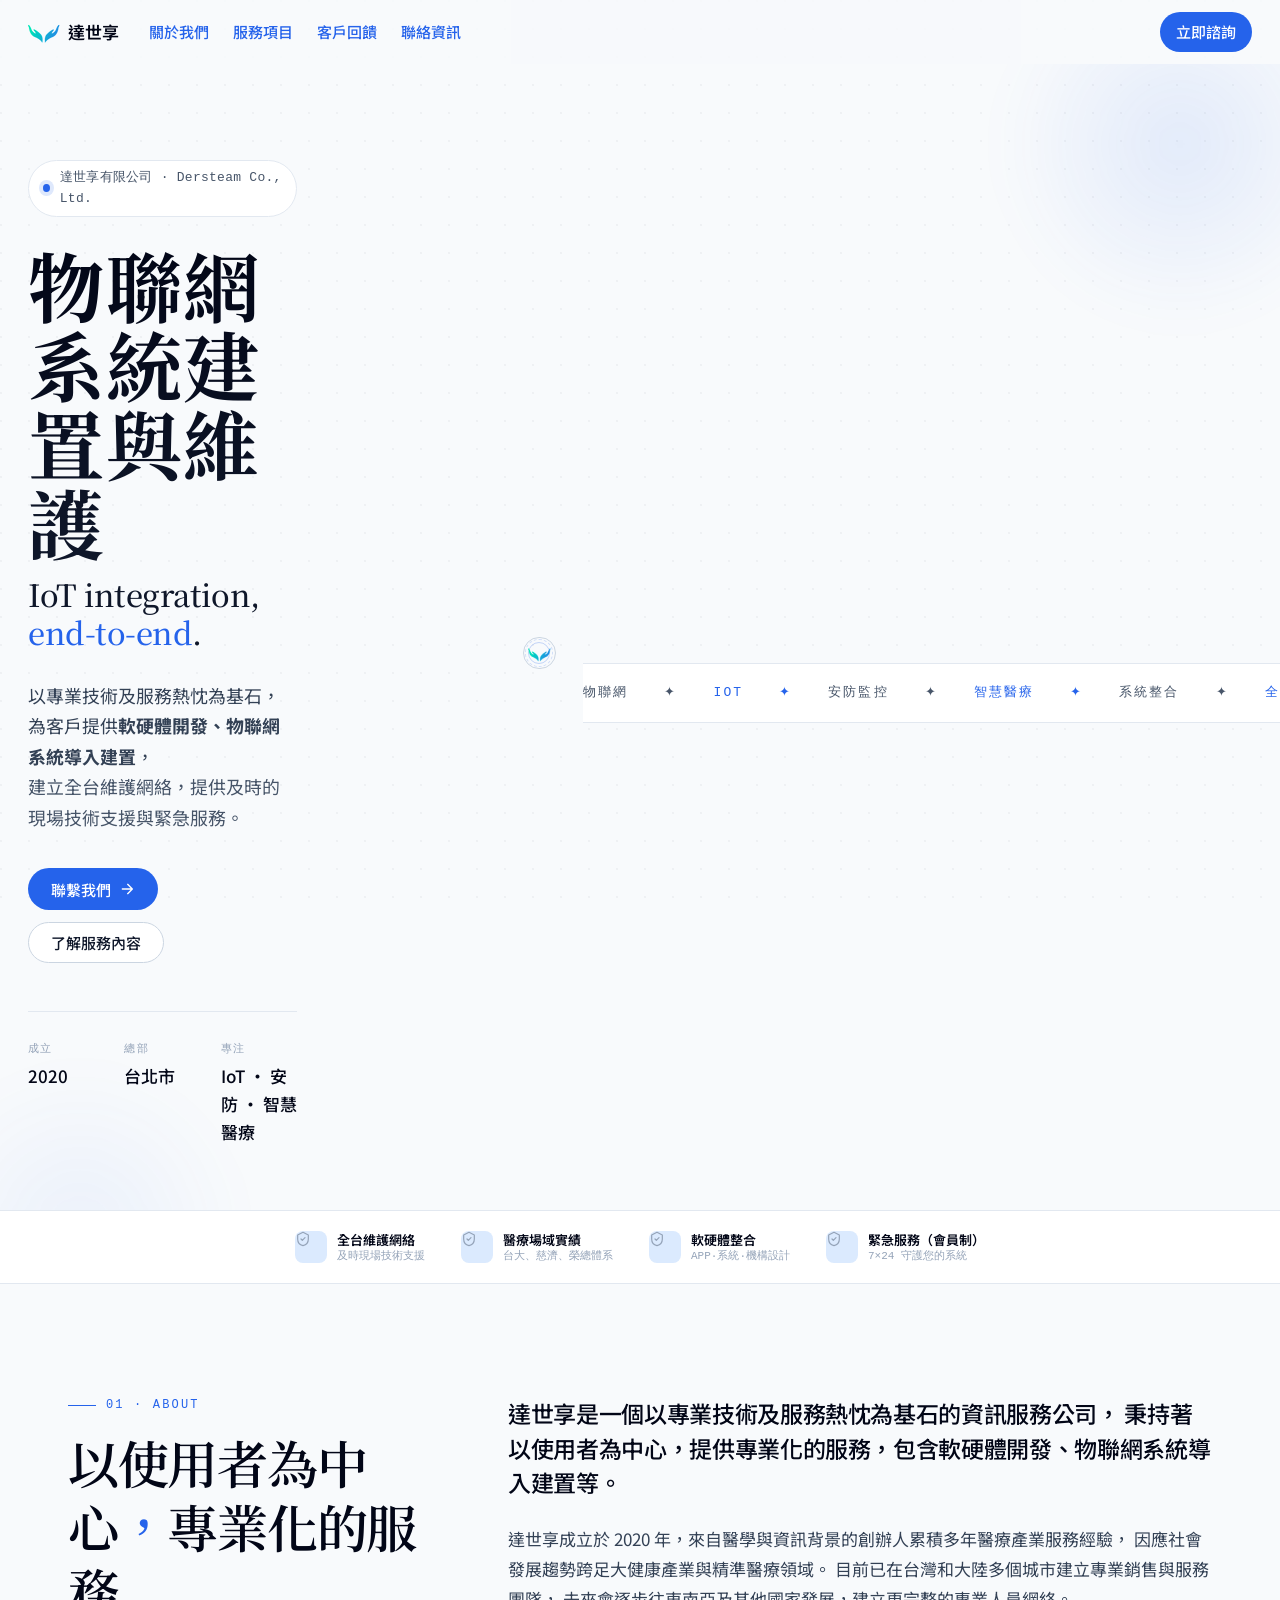
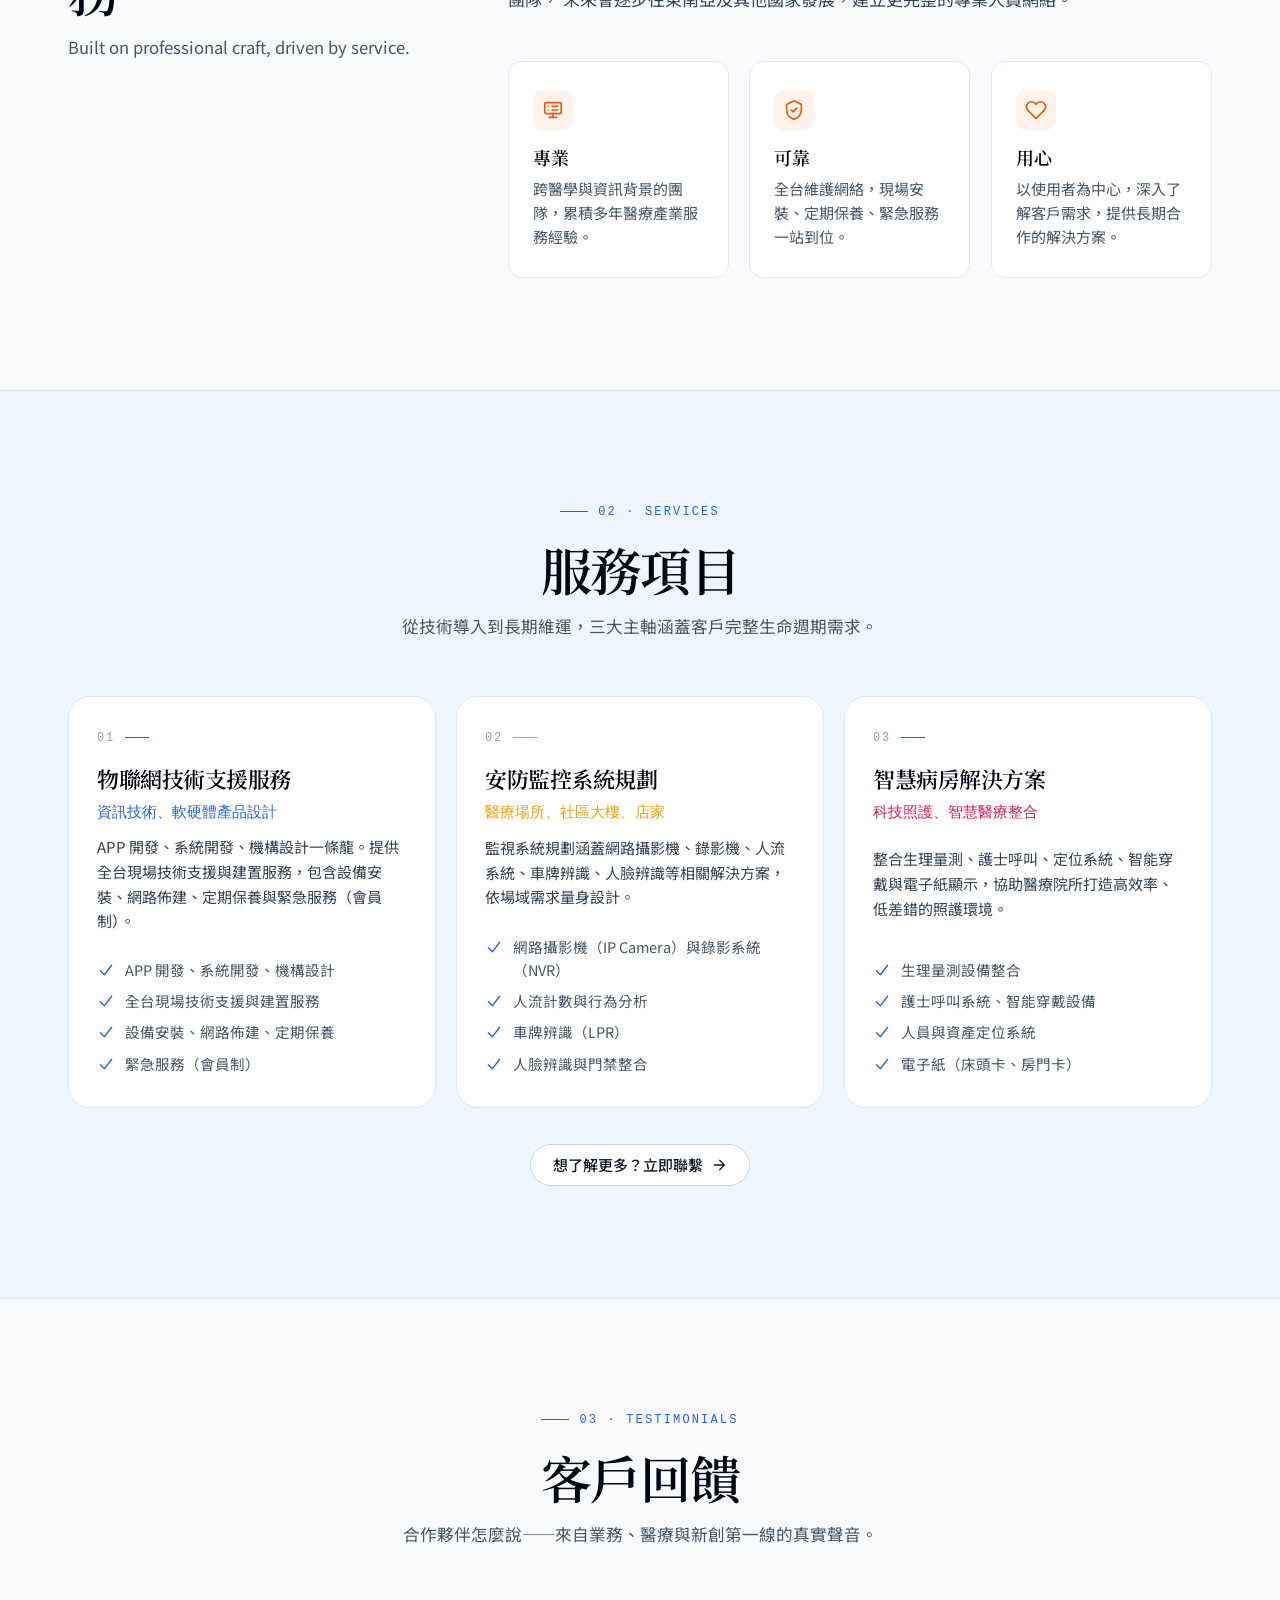
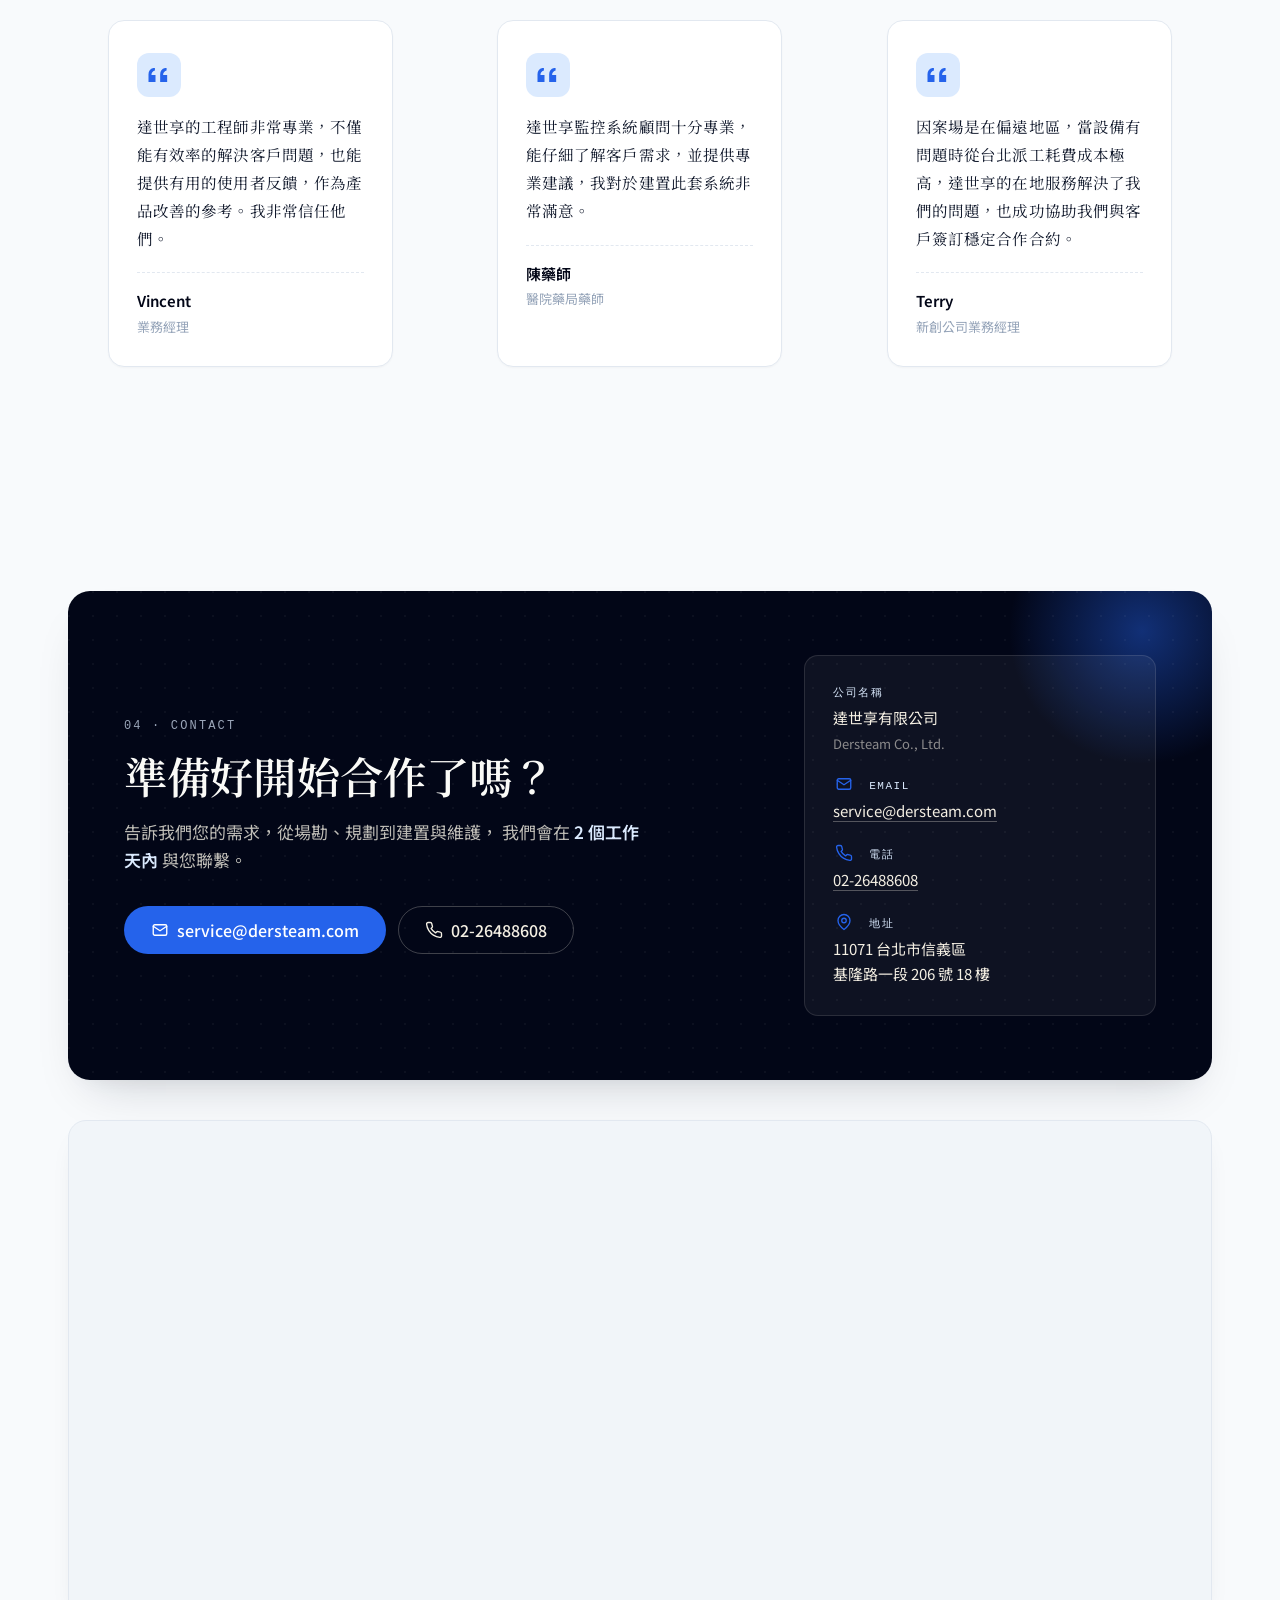
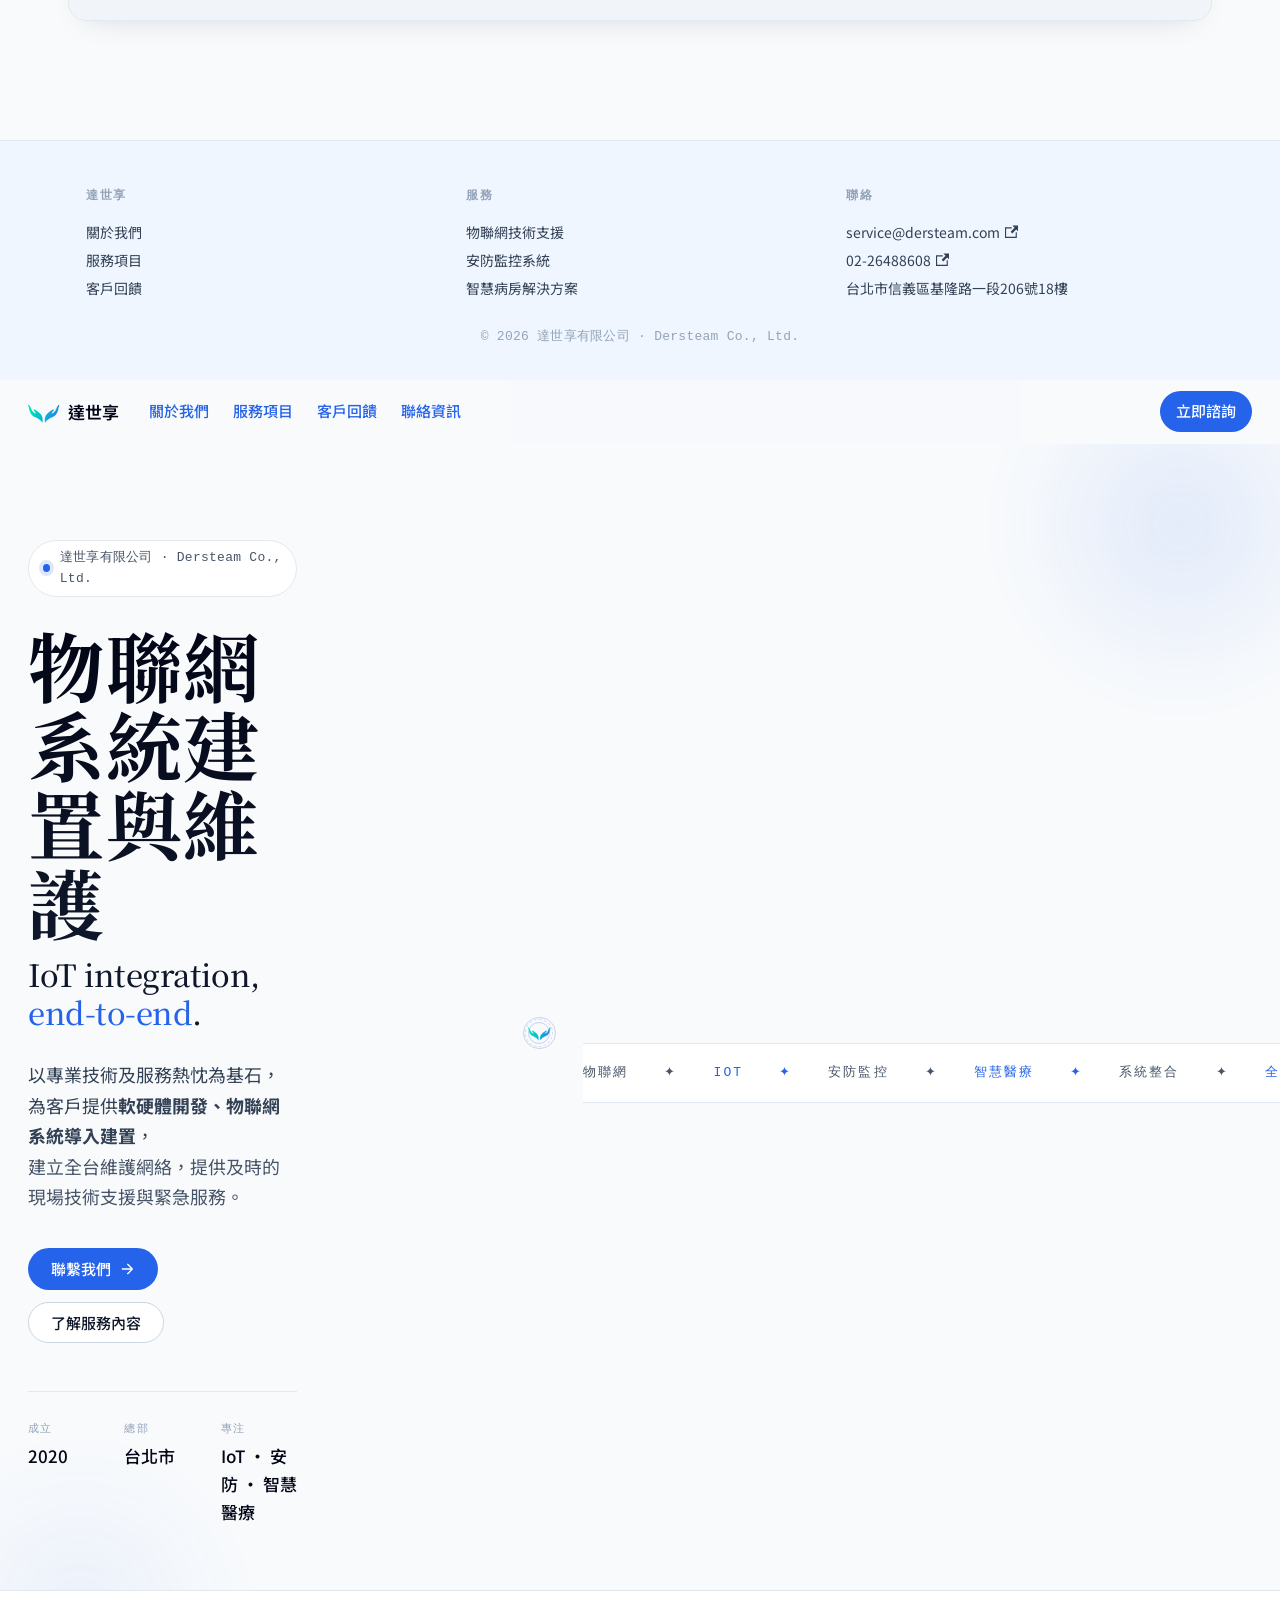
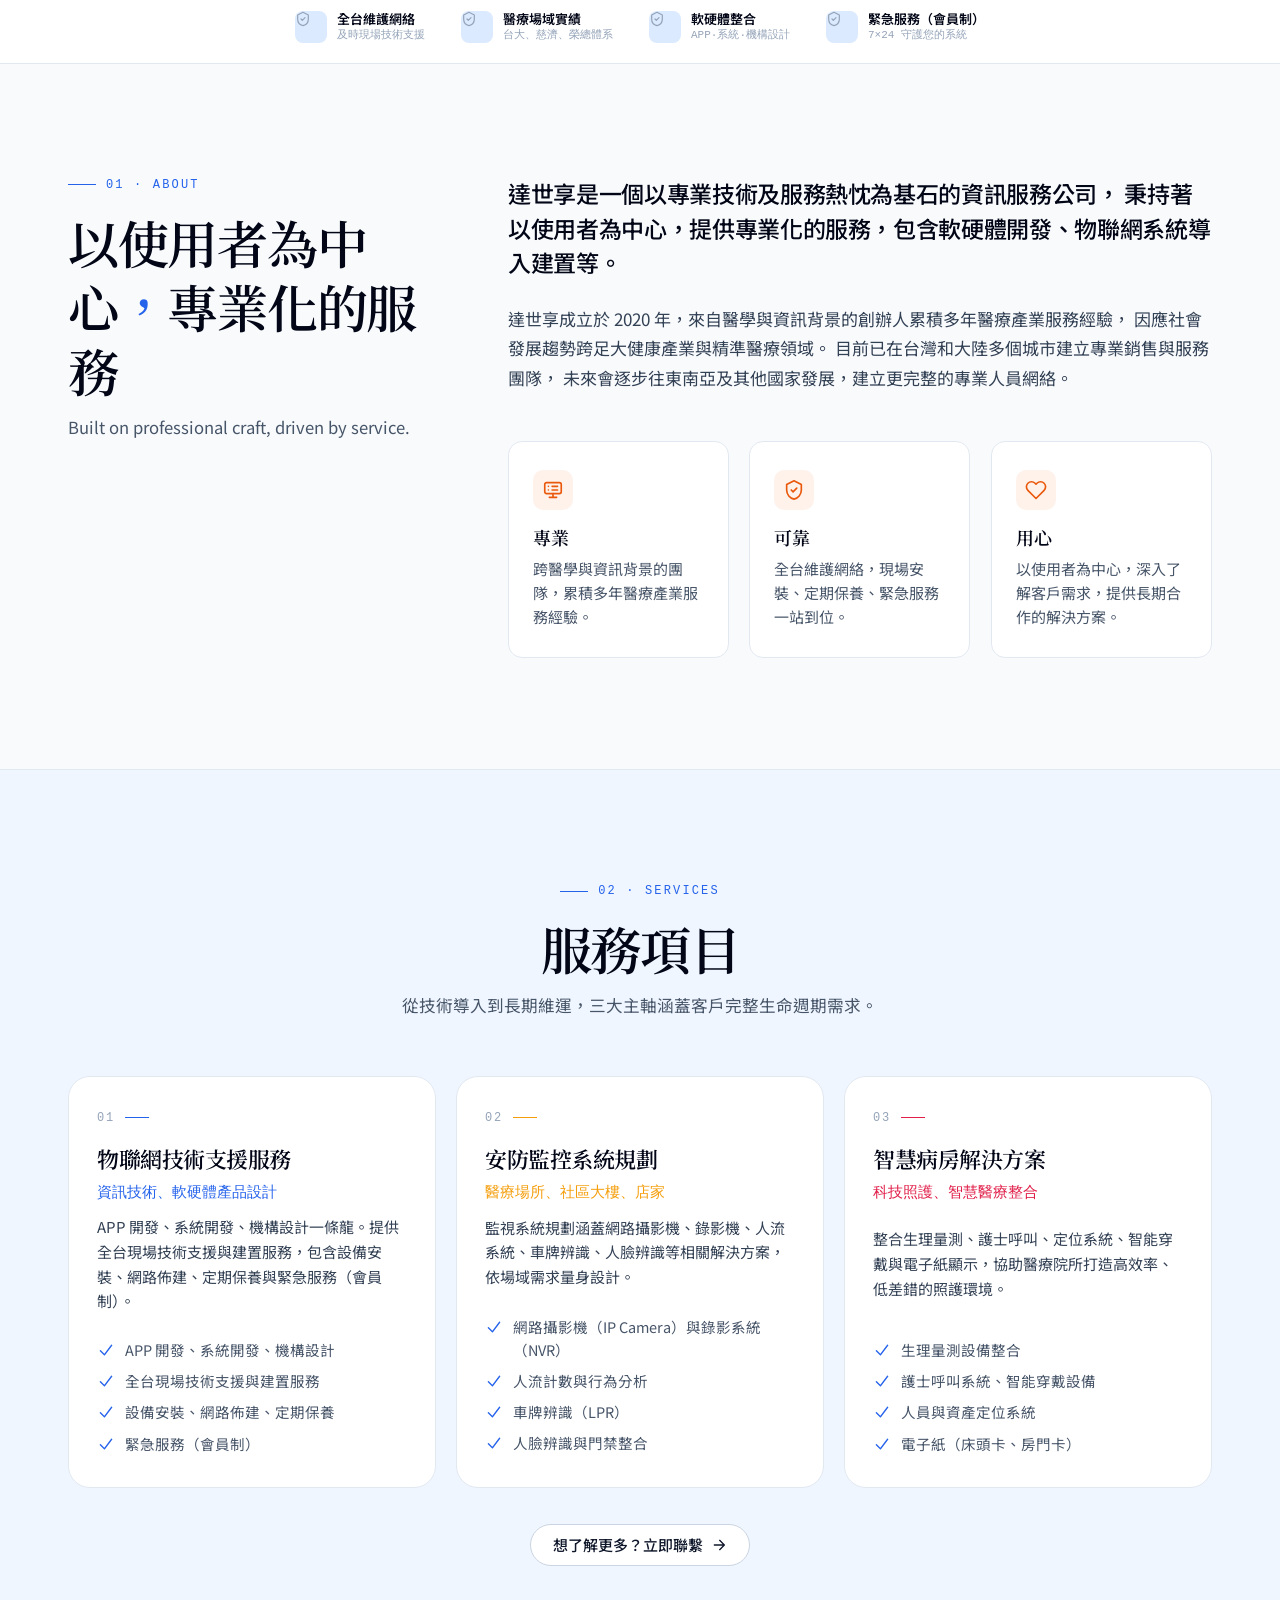
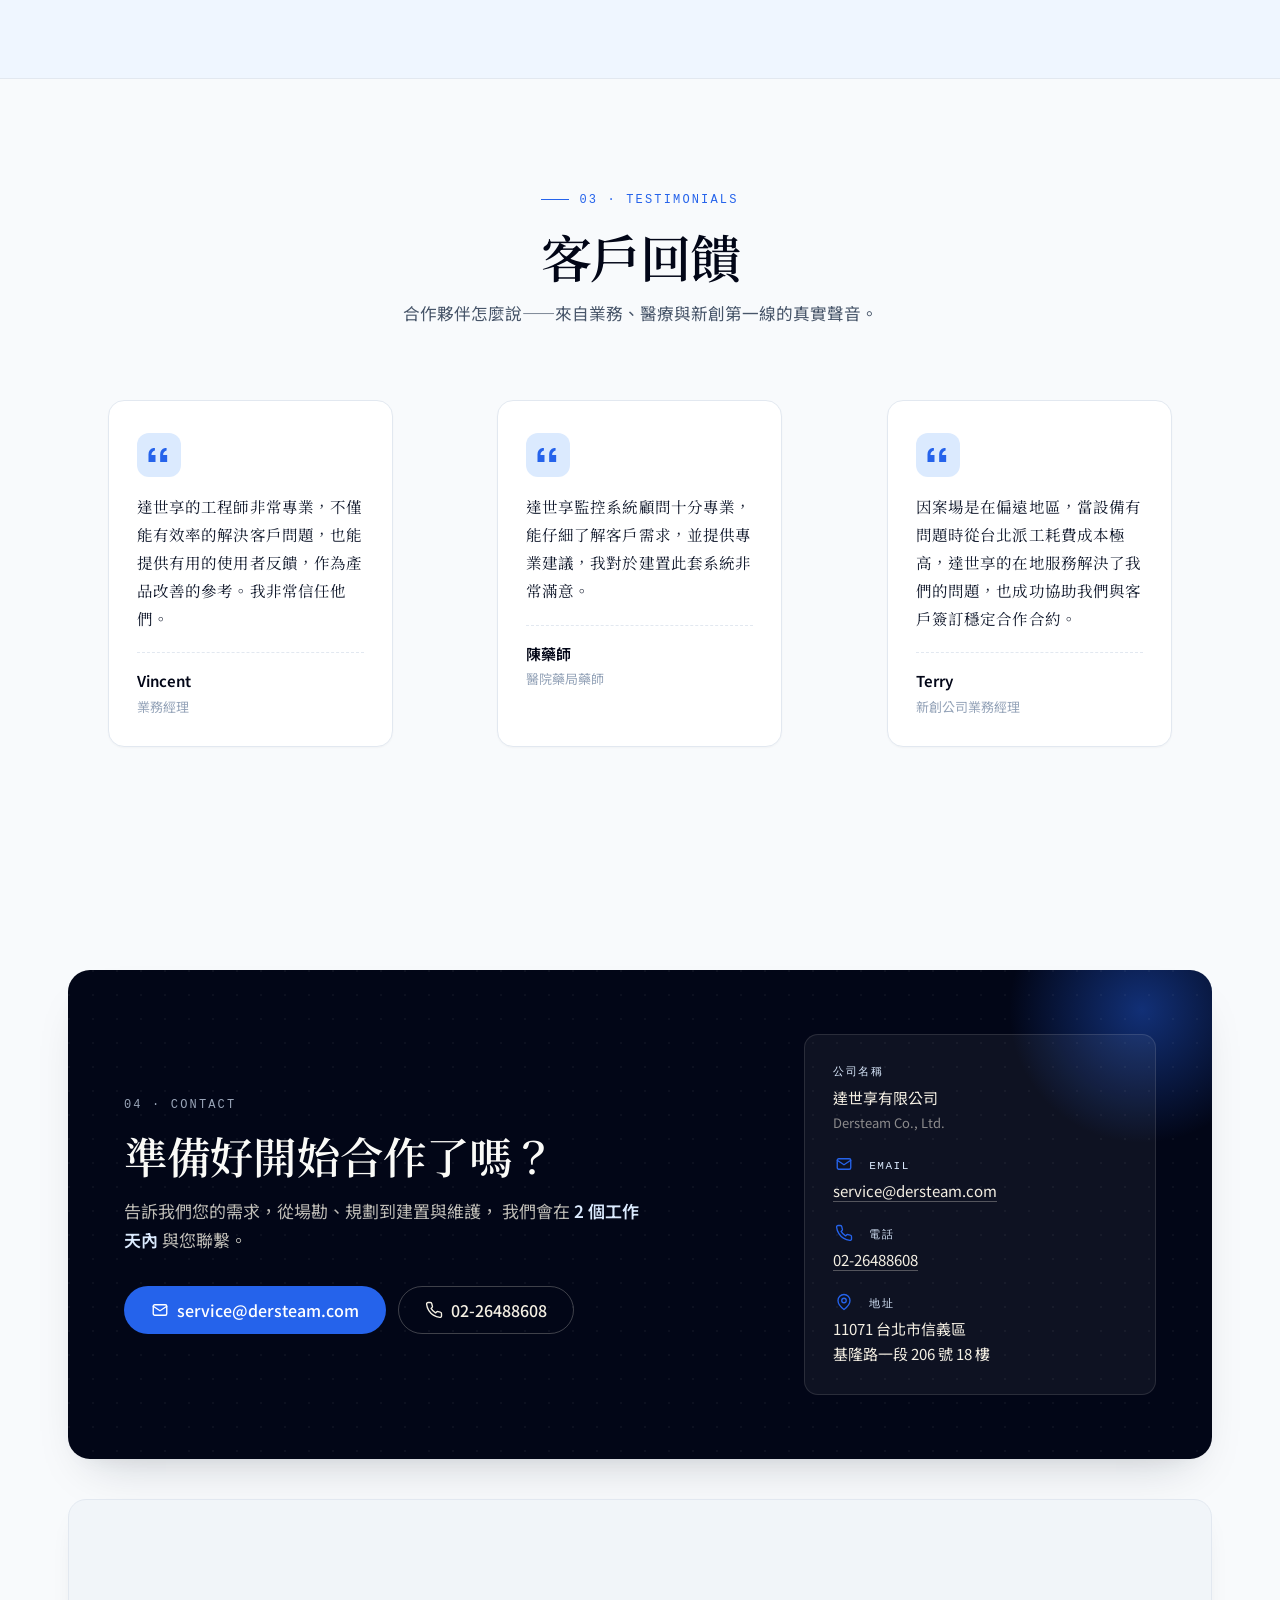
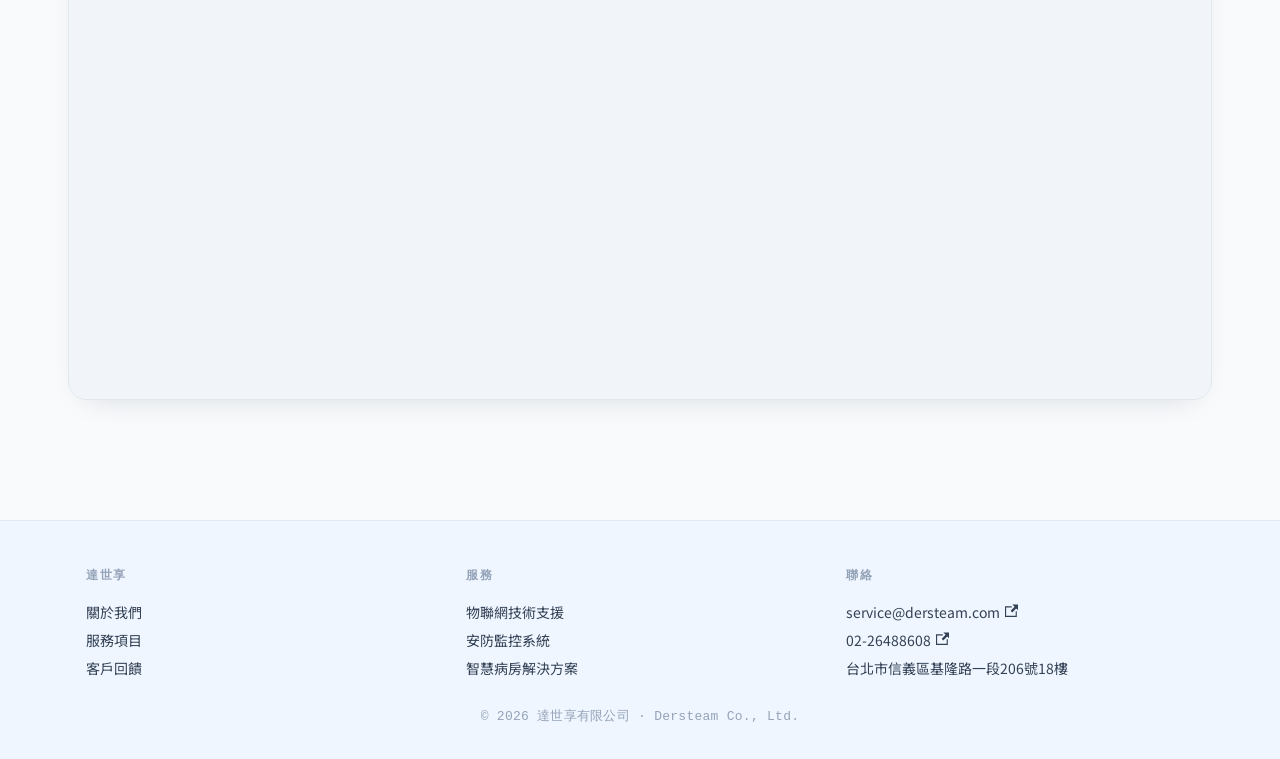
==== index.html @ 55249d34 "deploy: 初次部署達世享有限公司官方網站 由 dersteam/official-website (Docusaurus) 建置後推送。 源碼倉庫: https://github.com/der" ====
<!doctype html><html lang=zh-Hant dir=ltr class="plugin-pages plugin-id-default" data-has-hydrated=false><head><meta charset=UTF-8><meta name=generator content="Docusaurus v3.10.1"><title data-rh=true>達世享有限公司</title><meta data-rh=true name=viewport content="width=device-width, initial-scale=1.0"/><meta data-rh=true name=twitter:card content=summary_large_image /><meta data-rh=true property=og:image content=https://dersteam.github.io/assets/logo.png /><meta data-rh=true name=twitter:image content=https://dersteam.github.io/assets/logo.png /><meta data-rh=true property=og:url content=https://dersteam.github.io/ /><meta data-rh=true property=og:locale content=zh_Hant /><meta data-rh=true name=docusaurus_locale content=zh-Hant /><meta data-rh=true name=docusaurus_tag content=default /><meta data-rh=true name=docsearch:language content=zh-Hant /><meta data-rh=true name=docsearch:docusaurus_tag content=default /><meta data-rh=true property=og:title content=達世享有限公司 /><meta data-rh=true name=description content=達世享有限公司建立全台維護網絡，提供物聯網技術支援、安防監控系統規劃、智慧病房解決方案。 /><meta data-rh=true property=og:description content=達世享有限公司建立全台維護網絡，提供物聯網技術支援、安防監控系統規劃、智慧病房解決方案。 /><link data-rh=true rel=icon href=/assets/favicon.ico /><link data-rh=true rel=canonical href=https://dersteam.github.io/ /><link data-rh=true rel=alternate href=https://dersteam.github.io/ hreflang=zh-Hant /><link data-rh=true rel=alternate href=https://dersteam.github.io/ hreflang=x-default /><script data-rh=true>document.addEventListener("DOMContentLoaded",function(){void 0===window.docusaurus&&insertBanner()});function insertBanner(){var n=document.createElement("div");n.id="__docusaurus-base-url-issue-banner-container",n.innerHTML='\n<div id="__docusaurus-base-url-issue-banner" style="border: thick solid red; background-color: rgb(255, 230, 179); margin: 20px; padding: 20px; font-size: 20px;">\n   <p style="font-weight: bold; font-size: 30px;">Your Docusaurus site did not load properly.</p>\n   <p>A very common reason is a wrong site <a href="https://docusaurus.io/docs/docusaurus.config.js/#baseUrl" style="font-weight: bold;">baseUrl configuration</a>.</p>\n   <p>Current configured baseUrl = <span style="font-weight: bold; color: red;">/</span>  (default value)</p>\n   <p>We suggest trying baseUrl = <span id="__docusaurus-base-url-issue-banner-suggestion-container" style="font-weight: bold; color: green;"></span></p>\n</div>\n',document.body.prepend(n);var e=document.getElementById("__docusaurus-base-url-issue-banner-suggestion-container"),s=window.location.pathname;e.innerHTML="/"===s.substr(-1)?s:s+"/"}</script><script type=application/ld+json>{"@context":"https://schema.org","@graph":[{"@type":"WebSite","description":"物聯網系統建置與維護 · IoT integration & maintenance","name":"達世享有限公司","url":"https://dersteam.github.io"},{"@type":"Organization","logo":"https://dersteam.github.io/assets/logo.png","name":"達世享有限公司","url":"https://dersteam.github.io"},{"@type":"WebPage","name":"達世享有限公司","url":"https://dersteam.github.io"}]}</script><meta name=description content=達世享有限公司建立全台維護網絡，提供物聯網技術支援、安防監控系統規劃、智慧病房解決方案，包含設備安裝、網路佈建、定期保養與緊急服務。><meta property=og:title content="物聯網系統建置與維護 | 達世享有限公司 | 台北市"><meta property=og:description content=達世享有限公司建立全台維護網絡，提供物聯網技術支援、安防監控系統規劃、智慧病房解決方案。><meta property=og:type content=website><meta property=og:site_name content=達世享有限公司><link rel=icon type=image/png sizes=32x32 href=/assets/favicon-32.png><link rel=icon type=image/png sizes=192x192 href=/assets/favicon-192.png><link rel=apple-touch-icon sizes=180x180 href=/assets/apple-touch-icon.png><link rel=manifest href=/site.webmanifest><link rel=preconnect href=https://fonts.googleapis.com><link rel=preconnect href=https://fonts.gstatic.com crossorigin=anonymous><link rel=stylesheet href="https://fonts.googleapis.com/css2?family=Noto+Sans+TC:wght@300;400;500;600;700&family=Noto+Serif+TC:wght@500;600;700&family=Roboto:wght@400;500;700&display=swap"><script>!function(e,t){var o="https://app.chatwoot.com",n=e.createElement(t),a=e.getElementsByTagName(t)[0];n.src=o+"/packs/js/sdk.js",n.defer=!0,n.async=!0,a.parentNode.insertBefore(n,a),n.onload=function(){window.chatwootSDK.run({websiteToken:"cHU1HWijQGNqpTXXNYb52sbk",baseUrl:o,locale:"zh_TW"})}}(document,"script")</script><link rel=stylesheet href=/assets/css/styles.fc9f6c59.css /><script src=/assets/js/runtime~main.b59e032f.js defer></script><script src=/assets/js/main.973eaab9.js defer></script></head><body><svg style="display: none;"><defs>
<symbol id=theme-svg-external-link viewBox="0 0 24 24"><path fill=currentColor d="M21 13v10h-21v-19h12v2h-10v15h17v-8h2zm3-12h-10.988l4.035 4-6.977 7.07 2.828 2.828 6.977-7.07 4.125 4.172v-11z"/></symbol>
</defs></svg>
<script>!function(){var t;document.documentElement.setAttribute("data-theme",t||"light"),document.documentElement.setAttribute("data-theme-choice",t||"light")}(),function(){try{for(var[t,e]of new URLSearchParams(window.location.search).entries())if(t.startsWith("docusaurus-data-")){var a=t.replace("docusaurus-data-","data-");document.documentElement.setAttribute(a,e)}}catch(t){}}()</script><div id=__docusaurus><link rel=preload as=image href=/assets/logo.png /><div role=region aria-label=跳至主要内容><a class=skipToContent_fXgn href=#__docusaurus_skipToContent_fallback>跳至主要内容</a></div><nav aria-label=主導航 class="theme-layout-navbar navbar navbar--fixed-top"><div class=navbar__inner><div class="theme-layout-navbar-left navbar__items"><button aria-label=切換導覽列 aria-expanded=false class="navbar__toggle clean-btn" type=button><svg width=30 height=30 viewBox="0 0 30 30" aria-hidden=true><path stroke=currentColor stroke-linecap=round stroke-miterlimit=10 stroke-width=2 d="M4 7h22M4 15h22M4 23h22"/></svg></button><a class=navbar__brand href=/><div class=navbar__logo><img src=/assets/logo.png alt=達世享有限公司 class="themedComponent_mlkZ themedComponent--light_NVdE" height=32 width=32 /><img src=/assets/logo.png alt=達世享有限公司 class="themedComponent_mlkZ themedComponent--dark_xIcU" height=32 width=32 /></div><b class="navbar__title text--truncate">達世享</b></a><a aria-current=page class="navbar__item navbar__link navbar__link--active" href=/#about>關於我們</a><a aria-current=page class="navbar__item navbar__link navbar__link--active" href=/#services>服務項目</a><a aria-current=page class="navbar__item navbar__link navbar__link--active" href=/#testimonials>客戶回饋</a><a aria-current=page class="navbar__item navbar__link navbar__link--active" href=/#contact>聯絡資訊</a></div><div class="theme-layout-navbar-right navbar__items navbar__items--right"><a aria-current=page class="navbar__item navbar__link navbar-cta navbar__link--active" href=/#contact>立即諮詢</a><div class=navbarSearchContainer_Bca1></div></div></div><div role=presentation class=navbar-sidebar__backdrop></div></nav><div id=__docusaurus_skipToContent_fallback class="theme-layout-main main-wrapper mainWrapper_z2l0"><div class=dersteam><section class=hero id=top><div class="container hero-grid"><div class=hero-content><div class="eyebrow hero-anim-1"><span class=dot></span><span>達世享有限公司 · Dersteam Co., Ltd.</span></div><h1 class=hero-title><span class="hero-title-zh hero-anim-2">物聯網系統建置與維護</span><span class="hero-title-en hero-anim-3">IoT integration, <span class=accent>end-to-end</span>.</span></h1><p class="hero-lede hero-anim-4">以專業技術及服務熱忱為基石，為客戶提供<strong>軟硬體開發、物聯網系統導入建置</strong>，<br/><span class=muted>建立全台維護網絡，提供及時的現場技術支援與緊急服務。</span><div class="hero-cta hero-anim-5"><a href=#contact class="btn btn-primary">聯繫我們 <svg viewBox="0 0 24 24" width=16 height=16 fill=none stroke=currentColor stroke-width=2 stroke-linecap=round stroke-linejoin=round aria-hidden=true><path d="M5 12h14M13 5l7 7-7 7"/></svg></a><a href=#services class="btn btn-ghost">了解服務內容</a></div><dl class="hero-stats hero-anim-6" aria-label=公司亮點><div><dt>成立<dd>2020</div><div><dt>總部<dd>台北市</div><div><dt>專注<dd>IoT · 安防 · 智慧醫療</div></dl></div><div class="hero-visual hero-visual-anim" aria-hidden=true><div class="hero-mark float-lg"><img src=/assets/logo.png alt="" /></div><div class="hero-ring ring-1"></div><div class="hero-ring ring-2"></div><div class="hero-ring ring-3"></div></div></div><div class=hero-marquee aria-hidden=true><div class=marquee-track><span>物聯網<span style=margin-left:36px>✦</span></span><span>IoT<span style=margin-left:36px>✦</span></span><span>安防監控<span style=margin-left:36px>✦</span></span><span>智慧醫療<span style=margin-left:36px>✦</span></span><span>系統整合<span style=margin-left:36px>✦</span></span><span>全台服務<span style=margin-left:36px>✦</span></span><span>物聯網<span style=margin-left:36px>✦</span></span><span>IoT<span style=margin-left:36px>✦</span></span><span>安防監控<span style=margin-left:36px>✦</span></span><span>智慧醫療<span style=margin-left:36px>✦</span></span><span>系統整合<span style=margin-left:36px>✦</span></span><span>全台服務<span style=margin-left:36px>✦</span></span></div></div></section><div class=trust-bar><div class=container><ul class=trust-list aria-label="Trust credentials"><li class=trust-item><span class=trust-check aria-hidden=true><svg viewBox="0 0 24 24" fill=none stroke=currentColor stroke-width=1.8 stroke-linecap=round stroke-linejoin=round aria-hidden=true><path d="M12 2 4 6v6c0 5 3.5 9 8 10 4.5-1 8-5 8-10V6l-8-4Z"/><path d="m9 12 2 2 4-4"/></svg></span><div><strong>全台維護網絡</strong><span>及時現場技術支援</span></div><li class=trust-item><span class=trust-check aria-hidden=true><svg viewBox="0 0 24 24" fill=none stroke=currentColor stroke-width=1.8 stroke-linecap=round stroke-linejoin=round aria-hidden=true><path d="M12 2 4 6v6c0 5 3.5 9 8 10 4.5-1 8-5 8-10V6l-8-4Z"/><path d="m9 12 2 2 4-4"/></svg></span><div><strong>醫療場域實績</strong><span>台大、慈濟、榮總體系</span></div><li class=trust-item><span class=trust-check aria-hidden=true><svg viewBox="0 0 24 24" fill=none stroke=currentColor stroke-width=1.8 stroke-linecap=round stroke-linejoin=round aria-hidden=true><path d="M12 2 4 6v6c0 5 3.5 9 8 10 4.5-1 8-5 8-10V6l-8-4Z"/><path d="m9 12 2 2 4-4"/></svg></span><div><strong>軟硬體整合</strong><span>APP·系統·機構設計</span></div><li class=trust-item><span class=trust-check aria-hidden=true><svg viewBox="0 0 24 24" fill=none stroke=currentColor stroke-width=1.8 stroke-linecap=round stroke-linejoin=round aria-hidden=true><path d="M12 2 4 6v6c0 5 3.5 9 8 10 4.5-1 8-5 8-10V6l-8-4Z"/><path d="m9 12 2 2 4-4"/></svg></span><div><strong>緊急服務（會員制）</strong><span>7×24 守護您的系統</span></div></ul></div></div><section class=section id=about><div class="container about-grid"><header class=section-header><p class=section-eyebrow>01 · About<h2 class=section-title>以使用者為中心<span class=sep>，</span>專業化的服務</h2><p class=section-sub>Built on professional craft, driven by service.</header><div class=about-body><p class=lead>達世享是一個以專業技術及服務熱忱為基石的資訊服務公司， 秉持著以使用者為中心，提供專業化的服務，包含軟硬體開發、物聯網系統導入建置等。<p>達世享成立於 2020 年，來自醫學與資訊背景的創辦人累積多年醫療產業服務經驗， 因應社會發展趨勢跨足大健康產業與精準醫療領域。 目前已在台灣和大陸多個城市建立專業銷售與服務團隊， 未來會逐步往東南亞及其他國家發展，建立更完整的專業人員網絡。<div class=values><div class="value reveal" style=--reveal-delay:0ms><div class=value-icon aria-hidden=true><svg viewBox="0 0 24 24" fill=none stroke=currentColor stroke-width=1.8 stroke-linecap=round stroke-linejoin=round aria-hidden=true><rect x=3 y=4 width=18 height=12 rx=2 /><path d="M8 20h8M12 16v4M7 8h.01M7 12h.01M11 8h6M11 12h6"/></svg></div><h3>專業</h3><p>跨醫學與資訊背景的團隊，累積多年醫療產業服務經驗。</div><div class="value reveal" style=--reveal-delay:120ms><div class=value-icon aria-hidden=true><svg viewBox="0 0 24 24" fill=none stroke=currentColor stroke-width=1.8 stroke-linecap=round stroke-linejoin=round aria-hidden=true><path d="M12 2 4 6v6c0 5 3.5 9 8 10 4.5-1 8-5 8-10V6l-8-4Z"/><path d="m9 12 2 2 4-4"/></svg></div><h3>可靠</h3><p>全台維護網絡，現場安裝、定期保養、緊急服務一站到位。</div><div class="value reveal" style=--reveal-delay:240ms><div class=value-icon aria-hidden=true><svg viewBox="0 0 24 24" fill=none stroke=currentColor stroke-width=1.8 stroke-linecap=round stroke-linejoin=round aria-hidden=true><path d="M20.84 4.61a5.5 5.5 0 0 0-7.78 0L12 5.67l-1.06-1.06a5.5 5.5 0 0 0-7.78 7.78L12 21.23l8.84-8.84a5.5 5.5 0 0 0 0-7.78Z"/></svg></div><h3>用心</h3><p>以使用者為中心，深入了解客戶需求，提供長期合作的解決方案。</div></div></div></div></section><section class="section section-alt" id=services><div class=container><header class="section-header section-header-center"><p class=section-eyebrow>02 · Services<h2 class=section-title>服務項目</h2><p class=section-sub>從技術導入到長期維運，三大主軸涵蓋客戶完整生命週期需求。</header><div class="cap-grid services-grid"><article class="cap-card reveal" style=--reveal-delay:0ms><div class=cap-num>01</div><h3>物聯網技術支援服務</h3><p class=cap-sub>資訊技術、軟硬體產品設計<p>APP 開發、系統開發、機構設計一條龍。提供全台現場技術支援與建置服務，包含設備安裝、網路佈建、定期保養與緊急服務（會員制）。<ul class=cap-bullets><li><svg viewBox="0 0 20 20" fill=currentColor width=18 height=18 aria-hidden=true><path fill-rule=evenodd d="M16.704 4.153a.75.75 0 01.143 1.052l-8 10.5a.75.75 0 01-1.127.075l-4.5-4.5a.75.75 0 011.06-1.06l3.894 3.893 7.48-9.817a.75.75 0 011.05-.143z" clip-rule=evenodd /></svg>APP 開發、系統開發、機構設計<li><svg viewBox="0 0 20 20" fill=currentColor width=18 height=18 aria-hidden=true><path fill-rule=evenodd d="M16.704 4.153a.75.75 0 01.143 1.052l-8 10.5a.75.75 0 01-1.127.075l-4.5-4.5a.75.75 0 011.06-1.06l3.894 3.893 7.48-9.817a.75.75 0 011.05-.143z" clip-rule=evenodd /></svg>全台現場技術支援與建置服務<li><svg viewBox="0 0 20 20" fill=currentColor width=18 height=18 aria-hidden=true><path fill-rule=evenodd d="M16.704 4.153a.75.75 0 01.143 1.052l-8 10.5a.75.75 0 01-1.127.075l-4.5-4.5a.75.75 0 011.06-1.06l3.894 3.893 7.48-9.817a.75.75 0 011.05-.143z" clip-rule=evenodd /></svg>設備安裝、網路佈建、定期保養<li><svg viewBox="0 0 20 20" fill=currentColor width=18 height=18 aria-hidden=true><path fill-rule=evenodd d="M16.704 4.153a.75.75 0 01.143 1.052l-8 10.5a.75.75 0 01-1.127.075l-4.5-4.5a.75.75 0 011.06-1.06l3.894 3.893 7.48-9.817a.75.75 0 011.05-.143z" clip-rule=evenodd /></svg>緊急服務（會員制）</ul></article><article class="cap-card reveal-left" style=--reveal-delay:90ms><div class=cap-num>02</div><h3>安防監控系統規劃</h3><p class=cap-sub>醫療場所、社區大樓、店家<p>監視系統規劃涵蓋網路攝影機、錄影機、人流系統、車牌辨識、人臉辨識等相關解決方案，依場域需求量身設計。<ul class=cap-bullets><li><svg viewBox="0 0 20 20" fill=currentColor width=18 height=18 aria-hidden=true><path fill-rule=evenodd d="M16.704 4.153a.75.75 0 01.143 1.052l-8 10.5a.75.75 0 01-1.127.075l-4.5-4.5a.75.75 0 011.06-1.06l3.894 3.893 7.48-9.817a.75.75 0 011.05-.143z" clip-rule=evenodd /></svg>網路攝影機（IP Camera）與錄影系統（NVR）<li><svg viewBox="0 0 20 20" fill=currentColor width=18 height=18 aria-hidden=true><path fill-rule=evenodd d="M16.704 4.153a.75.75 0 01.143 1.052l-8 10.5a.75.75 0 01-1.127.075l-4.5-4.5a.75.75 0 011.06-1.06l3.894 3.893 7.48-9.817a.75.75 0 011.05-.143z" clip-rule=evenodd /></svg>人流計數與行為分析<li><svg viewBox="0 0 20 20" fill=currentColor width=18 height=18 aria-hidden=true><path fill-rule=evenodd d="M16.704 4.153a.75.75 0 01.143 1.052l-8 10.5a.75.75 0 01-1.127.075l-4.5-4.5a.75.75 0 011.06-1.06l3.894 3.893 7.48-9.817a.75.75 0 011.05-.143z" clip-rule=evenodd /></svg>車牌辨識（LPR）<li><svg viewBox="0 0 20 20" fill=currentColor width=18 height=18 aria-hidden=true><path fill-rule=evenodd d="M16.704 4.153a.75.75 0 01.143 1.052l-8 10.5a.75.75 0 01-1.127.075l-4.5-4.5a.75.75 0 011.06-1.06l3.894 3.893 7.48-9.817a.75.75 0 011.05-.143z" clip-rule=evenodd /></svg>人臉辨識與門禁整合</ul></article><article class="cap-card reveal" style=--reveal-delay:180ms><div class=cap-num>03</div><h3>智慧病房解決方案</h3><p class=cap-sub>科技照護、智慧醫療整合<p>整合生理量測、護士呼叫、定位系統、智能穿戴與電子紙顯示，協助醫療院所打造高效率、低差錯的照護環境。<ul class=cap-bullets><li><svg viewBox="0 0 20 20" fill=currentColor width=18 height=18 aria-hidden=true><path fill-rule=evenodd d="M16.704 4.153a.75.75 0 01.143 1.052l-8 10.5a.75.75 0 01-1.127.075l-4.5-4.5a.75.75 0 011.06-1.06l3.894 3.893 7.48-9.817a.75.75 0 011.05-.143z" clip-rule=evenodd /></svg>生理量測設備整合<li><svg viewBox="0 0 20 20" fill=currentColor width=18 height=18 aria-hidden=true><path fill-rule=evenodd d="M16.704 4.153a.75.75 0 01.143 1.052l-8 10.5a.75.75 0 01-1.127.075l-4.5-4.5a.75.75 0 011.06-1.06l3.894 3.893 7.48-9.817a.75.75 0 011.05-.143z" clip-rule=evenodd /></svg>護士呼叫系統、智能穿戴設備<li><svg viewBox="0 0 20 20" fill=currentColor width=18 height=18 aria-hidden=true><path fill-rule=evenodd d="M16.704 4.153a.75.75 0 01.143 1.052l-8 10.5a.75.75 0 01-1.127.075l-4.5-4.5a.75.75 0 011.06-1.06l3.894 3.893 7.48-9.817a.75.75 0 011.05-.143z" clip-rule=evenodd /></svg>人員與資產定位系統<li><svg viewBox="0 0 20 20" fill=currentColor width=18 height=18 aria-hidden=true><path fill-rule=evenodd d="M16.704 4.153a.75.75 0 01.143 1.052l-8 10.5a.75.75 0 01-1.127.075l-4.5-4.5a.75.75 0 011.06-1.06l3.894 3.893 7.48-9.817a.75.75 0 011.05-.143z" clip-rule=evenodd /></svg>電子紙（床頭卡、房門卡）</ul></article></div><div class=services-footer><a href=#contact class="btn btn-ghost">想了解更多？立即聯繫 <svg viewBox="0 0 24 24" width=16 height=16 fill=none stroke=currentColor stroke-width=2 stroke-linecap=round stroke-linejoin=round aria-hidden=true><path d="M5 12h14M13 5l7 7-7 7"/></svg></a></div></div></section><section class=section id=testimonials><div class=container><header class="section-header section-header-center"><p class=section-eyebrow>03 · Testimonials<h2 class=section-title>客戶回饋</h2><p class=section-sub>合作夥伴怎麼說——來自業務、醫療與新創第一線的真實聲音。</header><div class=testimonial-grid><figure class="testimonial-card reveal" style=--reveal-delay:0ms><div class=testimonial-mark aria-hidden=true><svg viewBox="0 0 24 24" width=28 height=28 fill=currentColor aria-hidden=true><path d="M7.17 6A5.5 5.5 0 0 0 3 11.33V18h6v-6H5.5c0-1.95 1.5-3.5 3-3.83V6h-1.33ZM17.17 6A5.5 5.5 0 0 0 13 11.33V18h6v-6h-3.5c0-1.95 1.5-3.5 3-3.83V6h-1.33Z"/></svg></div><blockquote><p>達世享的工程師非常專業，不僅能有效率的解決客戶問題，也能提供有用的使用者反饋，作為產品改善的參考。我非常信任他們。</blockquote><figcaption><strong>Vincent</strong><span>業務經理</span></figcaption></figure><figure class="testimonial-card reveal" style=--reveal-delay:100ms><div class=testimonial-mark aria-hidden=true><svg viewBox="0 0 24 24" width=28 height=28 fill=currentColor aria-hidden=true><path d="M7.17 6A5.5 5.5 0 0 0 3 11.33V18h6v-6H5.5c0-1.95 1.5-3.5 3-3.83V6h-1.33ZM17.17 6A5.5 5.5 0 0 0 13 11.33V18h6v-6h-3.5c0-1.95 1.5-3.5 3-3.83V6h-1.33Z"/></svg></div><blockquote><p>達世享監控系統顧問十分專業，能仔細了解客戶需求，並提供專業建議，我對於建置此套系統非常滿意。</blockquote><figcaption><strong>陳藥師</strong><span>醫院藥局藥師</span></figcaption></figure><figure class="testimonial-card reveal" style=--reveal-delay:200ms><div class=testimonial-mark aria-hidden=true><svg viewBox="0 0 24 24" width=28 height=28 fill=currentColor aria-hidden=true><path d="M7.17 6A5.5 5.5 0 0 0 3 11.33V18h6v-6H5.5c0-1.95 1.5-3.5 3-3.83V6h-1.33ZM17.17 6A5.5 5.5 0 0 0 13 11.33V18h6v-6h-3.5c0-1.95 1.5-3.5 3-3.83V6h-1.33Z"/></svg></div><blockquote><p>因案場是在偏遠地區，當設備有問題時從台北派工耗費成本極高，達世享的在地服務解決了我們的問題，也成功協助我們與客戶簽訂穩定合作合約。</blockquote><figcaption><strong>Terry</strong><span>新創公司業務經理</span></figcaption></figure></div></div></section><section class="section section-cta" id=contact><div class=container><div class="cta-card reveal-zoom"><div class=cta-content><p class=section-eyebrow>04 · Contact<h2 class=cta-title>準備好開始合作了嗎？</h2><p class=cta-sub>告訴我們您的需求，從場勘、規劃到建置與維護， 我們會在 <strong>2 個工作天內</strong> 與您聯繫。<div class=cta-actions><a class="btn btn-primary btn-lg" href=mailto:service@dersteam.com><svg viewBox="0 0 24 24" width=18 height=18 fill=none stroke=currentColor stroke-width=1.8 stroke-linecap=round stroke-linejoin=round aria-hidden=true><rect x=3 y=5 width=18 height=14 rx=2 /><path d="m3 7 9 6 9-6"/></svg> service@dersteam.com</a><a class="btn btn-ghost btn-lg" href=tel:+886226488608><svg viewBox="0 0 24 24" width=18 height=18 fill=none stroke=currentColor stroke-width=1.8 stroke-linecap=round stroke-linejoin=round aria-hidden=true><path d="M22 16.92v3a2 2 0 0 1-2.18 2 19.79 19.79 0 0 1-8.63-3.07 19.5 19.5 0 0 1-6-6 19.79 19.79 0 0 1-3.07-8.67A2 2 0 0 1 4.11 2h3a2 2 0 0 1 2 1.72c.13.96.37 1.9.72 2.81a2 2 0 0 1-.45 2.11L8.09 9.91a16 16 0 0 0 6 6l1.27-1.27a2 2 0 0 1 2.11-.45c.91.35 1.85.59 2.81.72A2 2 0 0 1 22 16.92Z"/></svg> 02-26488608</a></div></div><aside class=cta-meta><dl><div><dt>公司名稱<dd>達世享有限公司<br/><span class=muted>Dersteam Co., Ltd.</span></div><div><dt><span class=meta-ic><svg viewBox="0 0 24 24" width=18 height=18 fill=none stroke=currentColor stroke-width=1.8 stroke-linecap=round stroke-linejoin=round aria-hidden=true><rect x=3 y=5 width=18 height=14 rx=2 /><path d="m3 7 9 6 9-6"/></svg></span> Email<dd><a href=mailto:service@dersteam.com>service@dersteam.com</a></div><div><dt><span class=meta-ic><svg viewBox="0 0 24 24" width=18 height=18 fill=none stroke=currentColor stroke-width=1.8 stroke-linecap=round stroke-linejoin=round aria-hidden=true><path d="M22 16.92v3a2 2 0 0 1-2.18 2 19.79 19.79 0 0 1-8.63-3.07 19.5 19.5 0 0 1-6-6 19.79 19.79 0 0 1-3.07-8.67A2 2 0 0 1 4.11 2h3a2 2 0 0 1 2 1.72c.13.96.37 1.9.72 2.81a2 2 0 0 1-.45 2.11L8.09 9.91a16 16 0 0 0 6 6l1.27-1.27a2 2 0 0 1 2.11-.45c.91.35 1.85.59 2.81.72A2 2 0 0 1 22 16.92Z"/></svg></span> 電話<dd><a href=tel:+886226488608>02-26488608</a></div><div><dt><span class=meta-ic><svg viewBox="0 0 24 24" width=18 height=18 fill=none stroke=currentColor stroke-width=1.8 stroke-linecap=round stroke-linejoin=round aria-hidden=true><path d="M20 10c0 6-8 12-8 12s-8-6-8-12a8 8 0 0 1 16 0Z"/><circle cx=12 cy=10 r=3 /></svg></span> 地址<dd>11071 台北市信義區<br/>基隆路一段 206 號 18 樓</div></dl></aside></div><div class="map-wrap reveal"><iframe title=達世享有限公司位置地圖 src="https://www.google.com/maps?q=%E5%8F%B0%E5%8C%97%E5%B8%82%E4%BF%A1%E7%BE%A9%E5%8D%80%E5%9F%BA%E9%9A%86%E8%B7%AF%E4%B8%80%E6%AE%B5206%E8%99%9F&output=embed" loading=lazy referrerpolicy=no-referrer-when-downgrade allowfullscreen></iframe></div></div></section></div></div><footer class="theme-layout-footer footer"><div class="container container-fluid"><div class="row footer__links"><div class="theme-layout-footer-column col footer__col"><div class=footer__title>達世享</div><ul class="footer__items clean-list"><li class=footer__item><a class=footer__link-item href=/#about>關於我們</a><li class=footer__item><a class=footer__link-item href=/#services>服務項目</a><li class=footer__item><a class=footer__link-item href=/#testimonials>客戶回饋</a></ul></div><div class="theme-layout-footer-column col footer__col"><div class=footer__title>服務</div><ul class="footer__items clean-list"><li class=footer__item><a class=footer__link-item href=/#services>物聯網技術支援</a><li class=footer__item><a class=footer__link-item href=/#services>安防監控系統</a><li class=footer__item><a class=footer__link-item href=/#services>智慧病房解決方案</a></ul></div><div class="theme-layout-footer-column col footer__col"><div class=footer__title>聯絡</div><ul class="footer__items clean-list"><li class=footer__item><a href=mailto:service@dersteam.com target=_blank rel="noopener noreferrer" class=footer__link-item>service@dersteam.com<svg width=13.5 height=13.5 aria-label="(opens in new tab)" class=iconExternalLink_nPIU><use href=#theme-svg-external-link /></svg></a><li class=footer__item><a href=tel:+886226488608 target=_blank rel="noopener noreferrer" class=footer__link-item>02-26488608<svg width=13.5 height=13.5 aria-label="(opens in new tab)" class=iconExternalLink_nPIU><use href=#theme-svg-external-link /></svg></a><li class=footer__item><a class=footer__link-item href=/#contact>台北市信義區基隆路一段206號18樓</a></ul></div></div><div class="footer__bottom text--center"><div class=footer__copyright>© 2026 達世享有限公司 · Dersteam Co., Ltd.</div></div></div></footer></div></body>
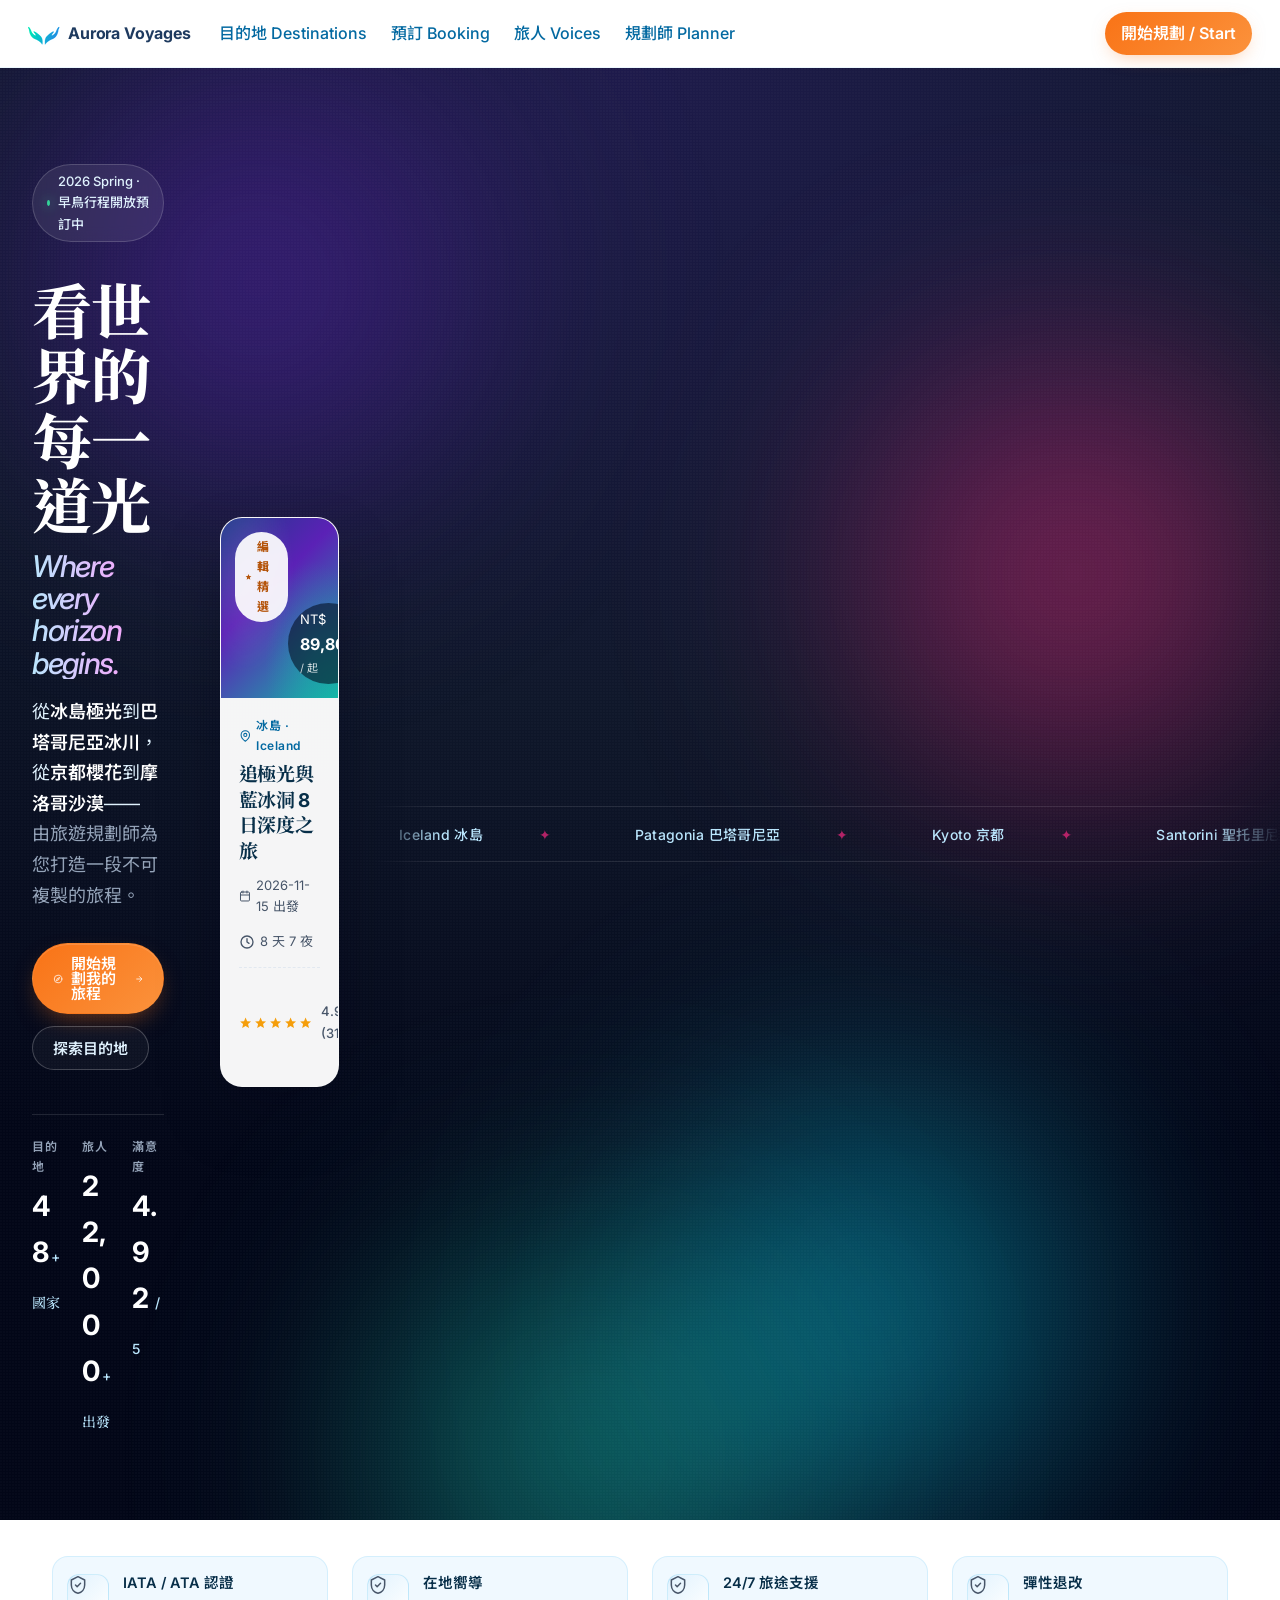
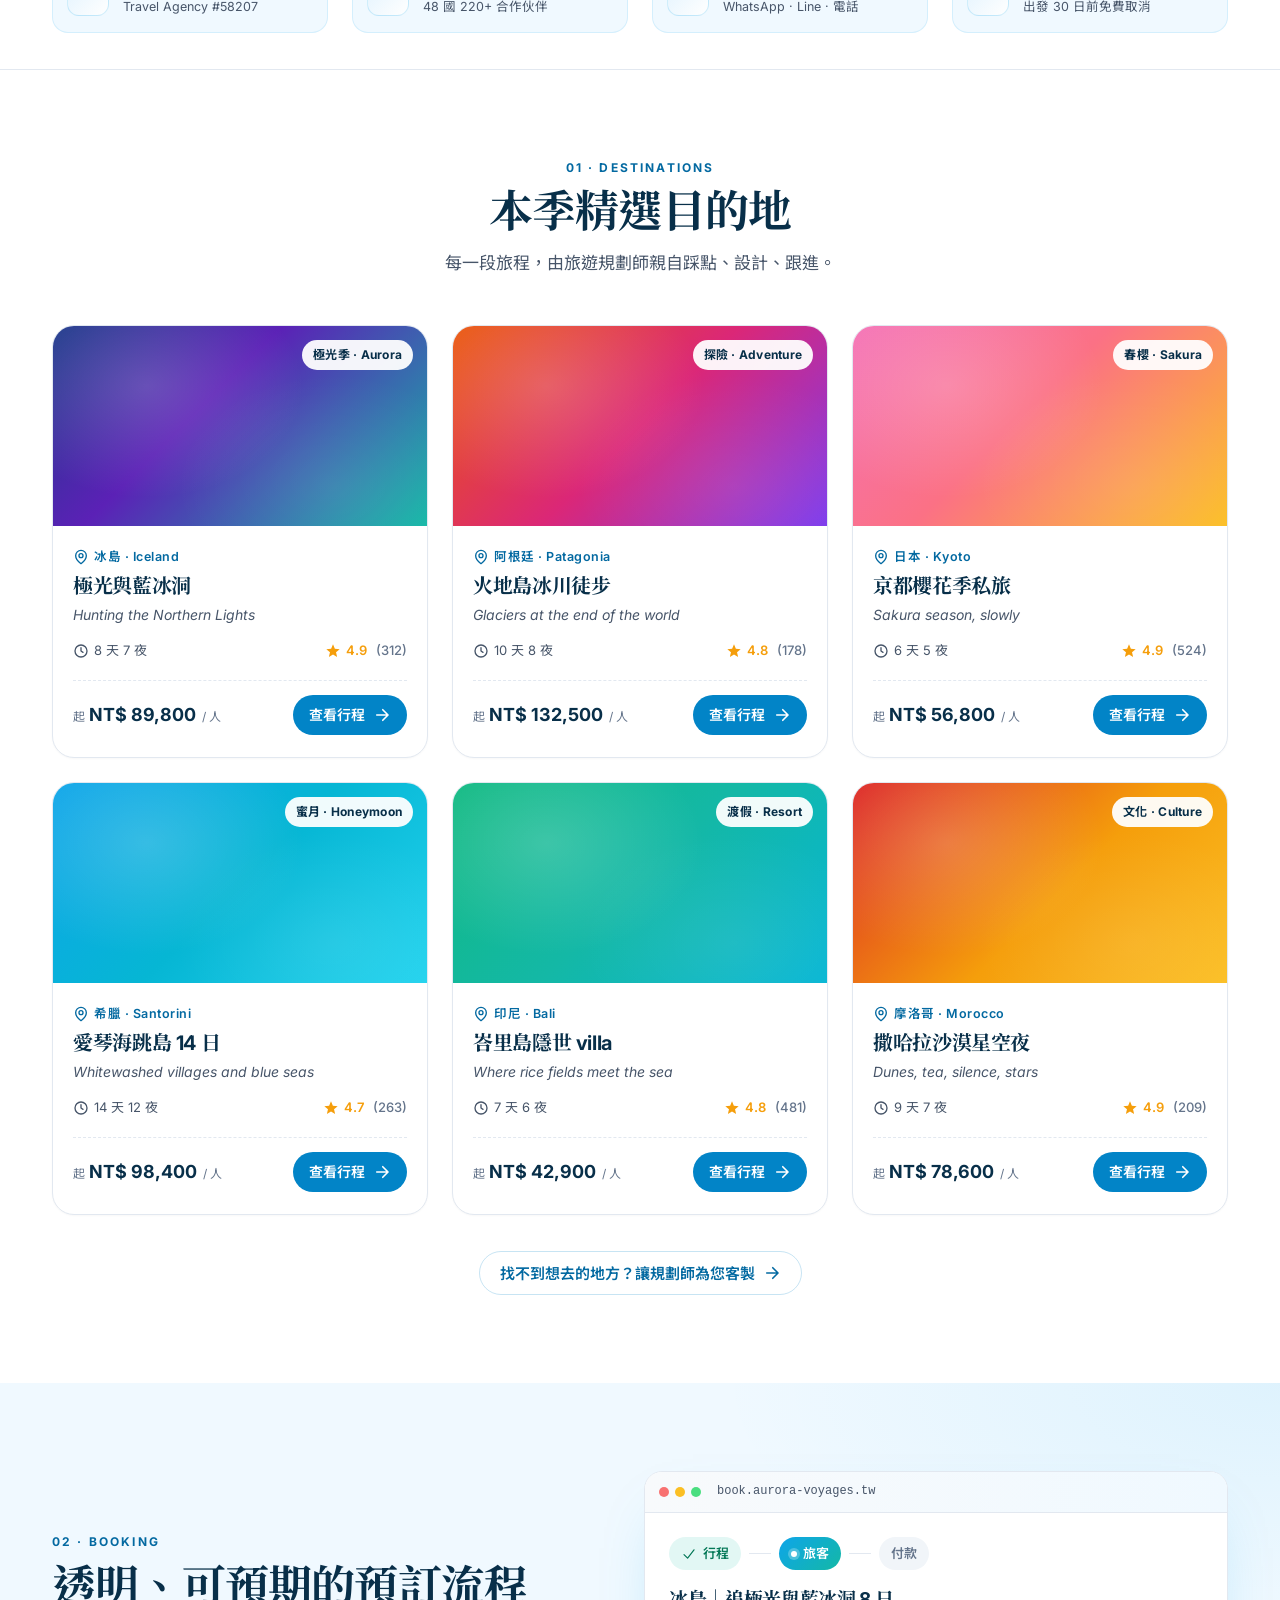
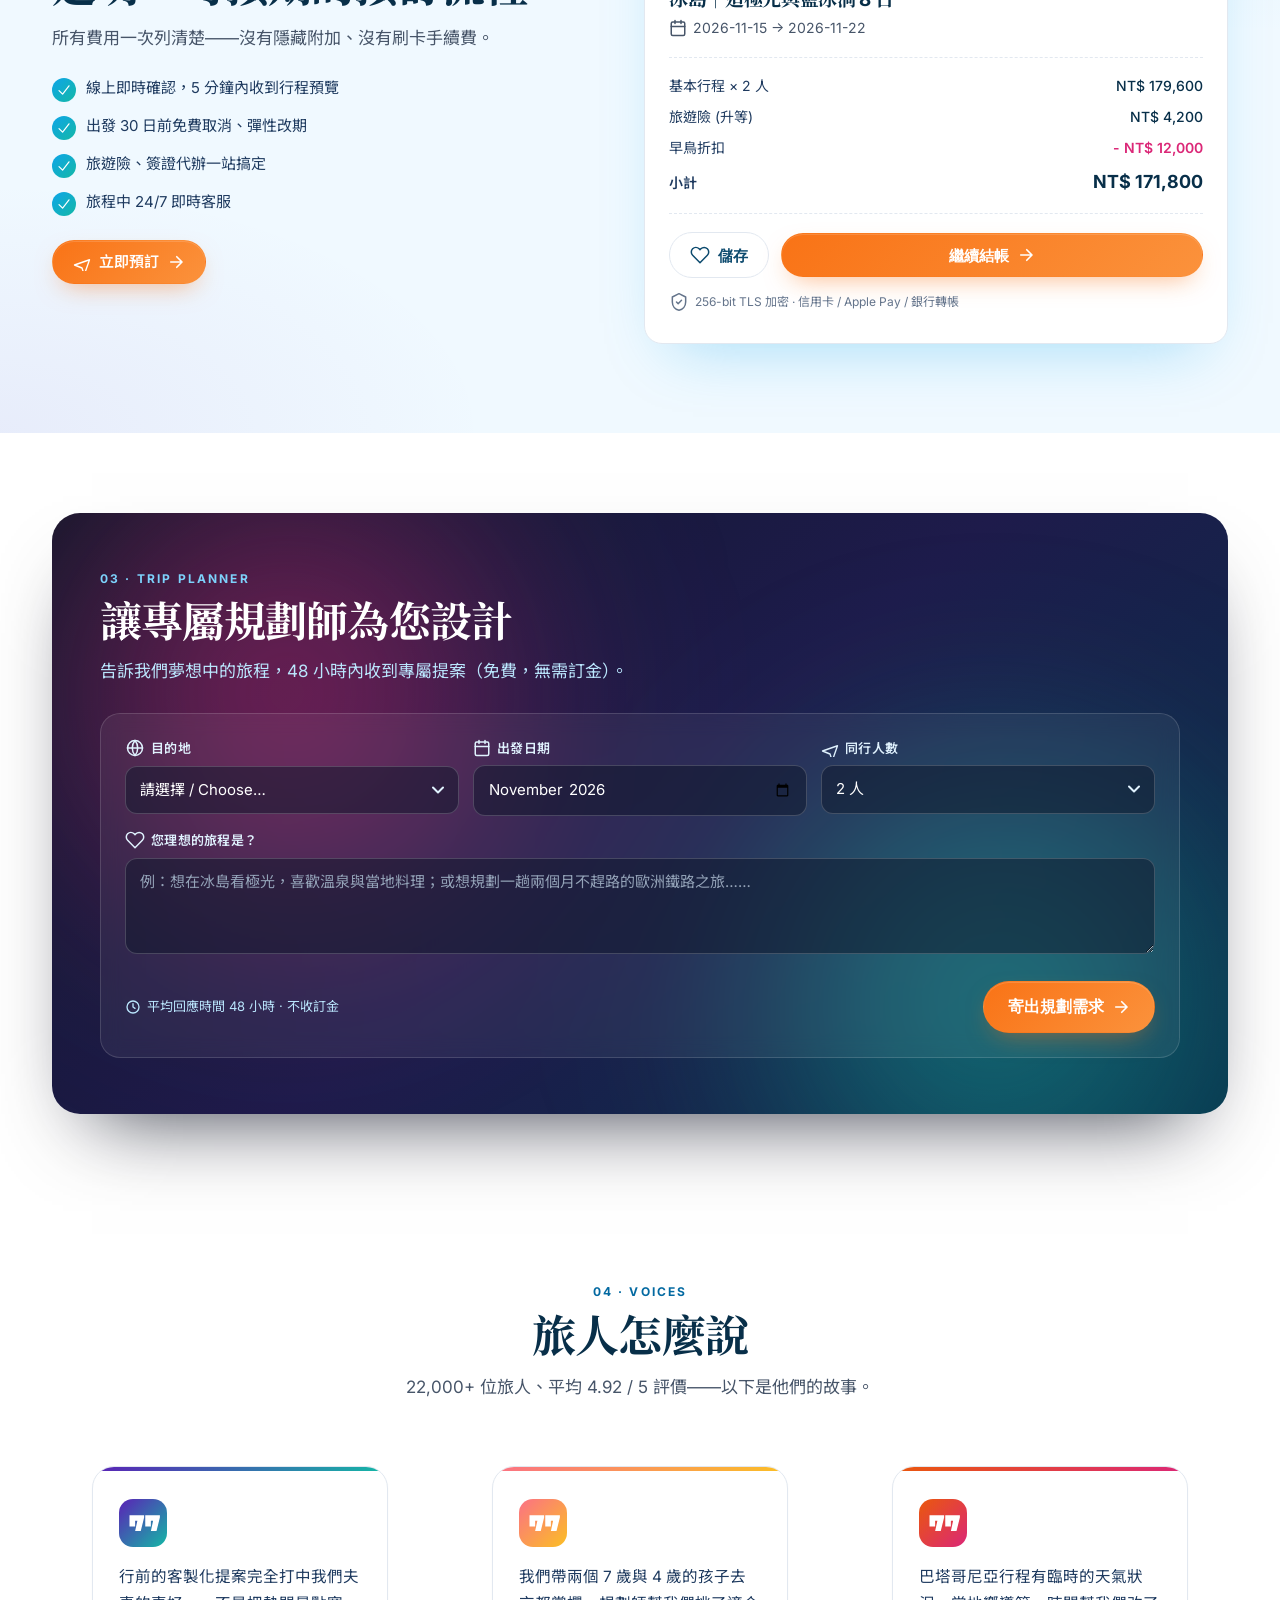
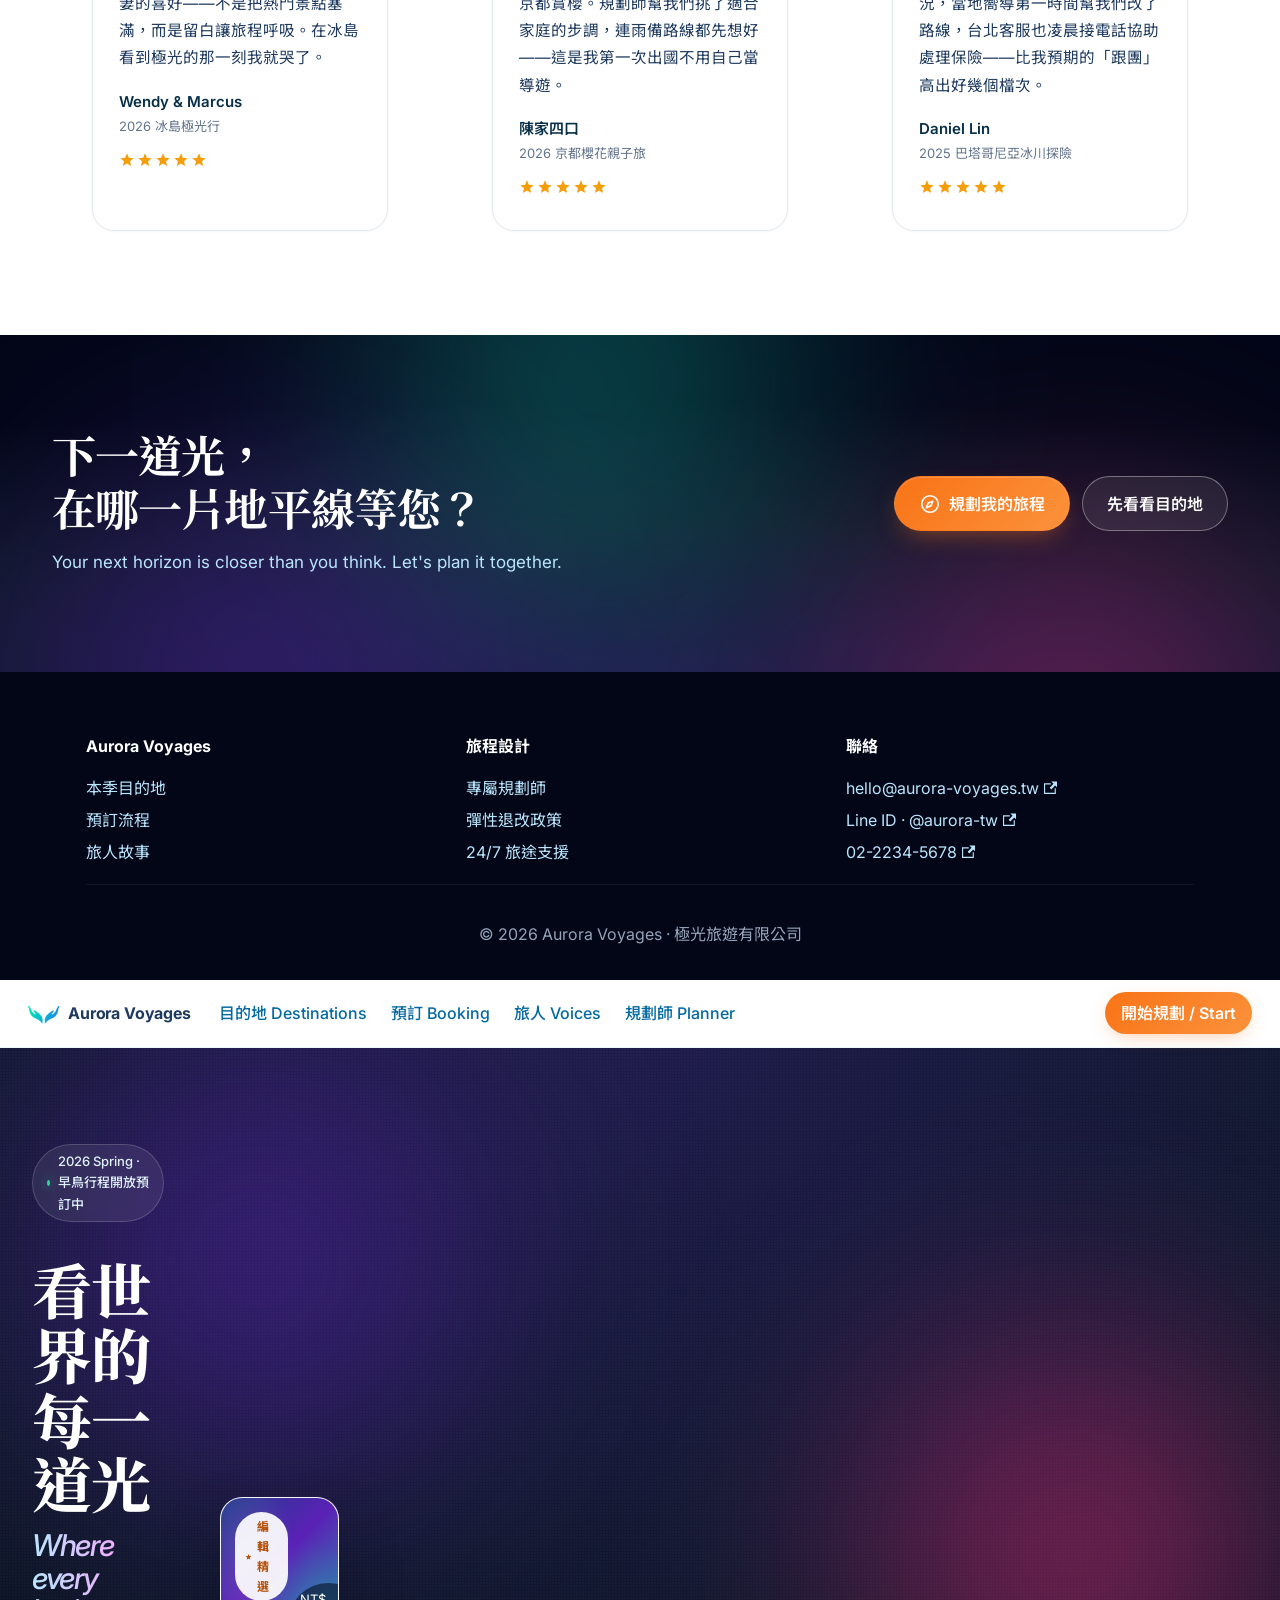
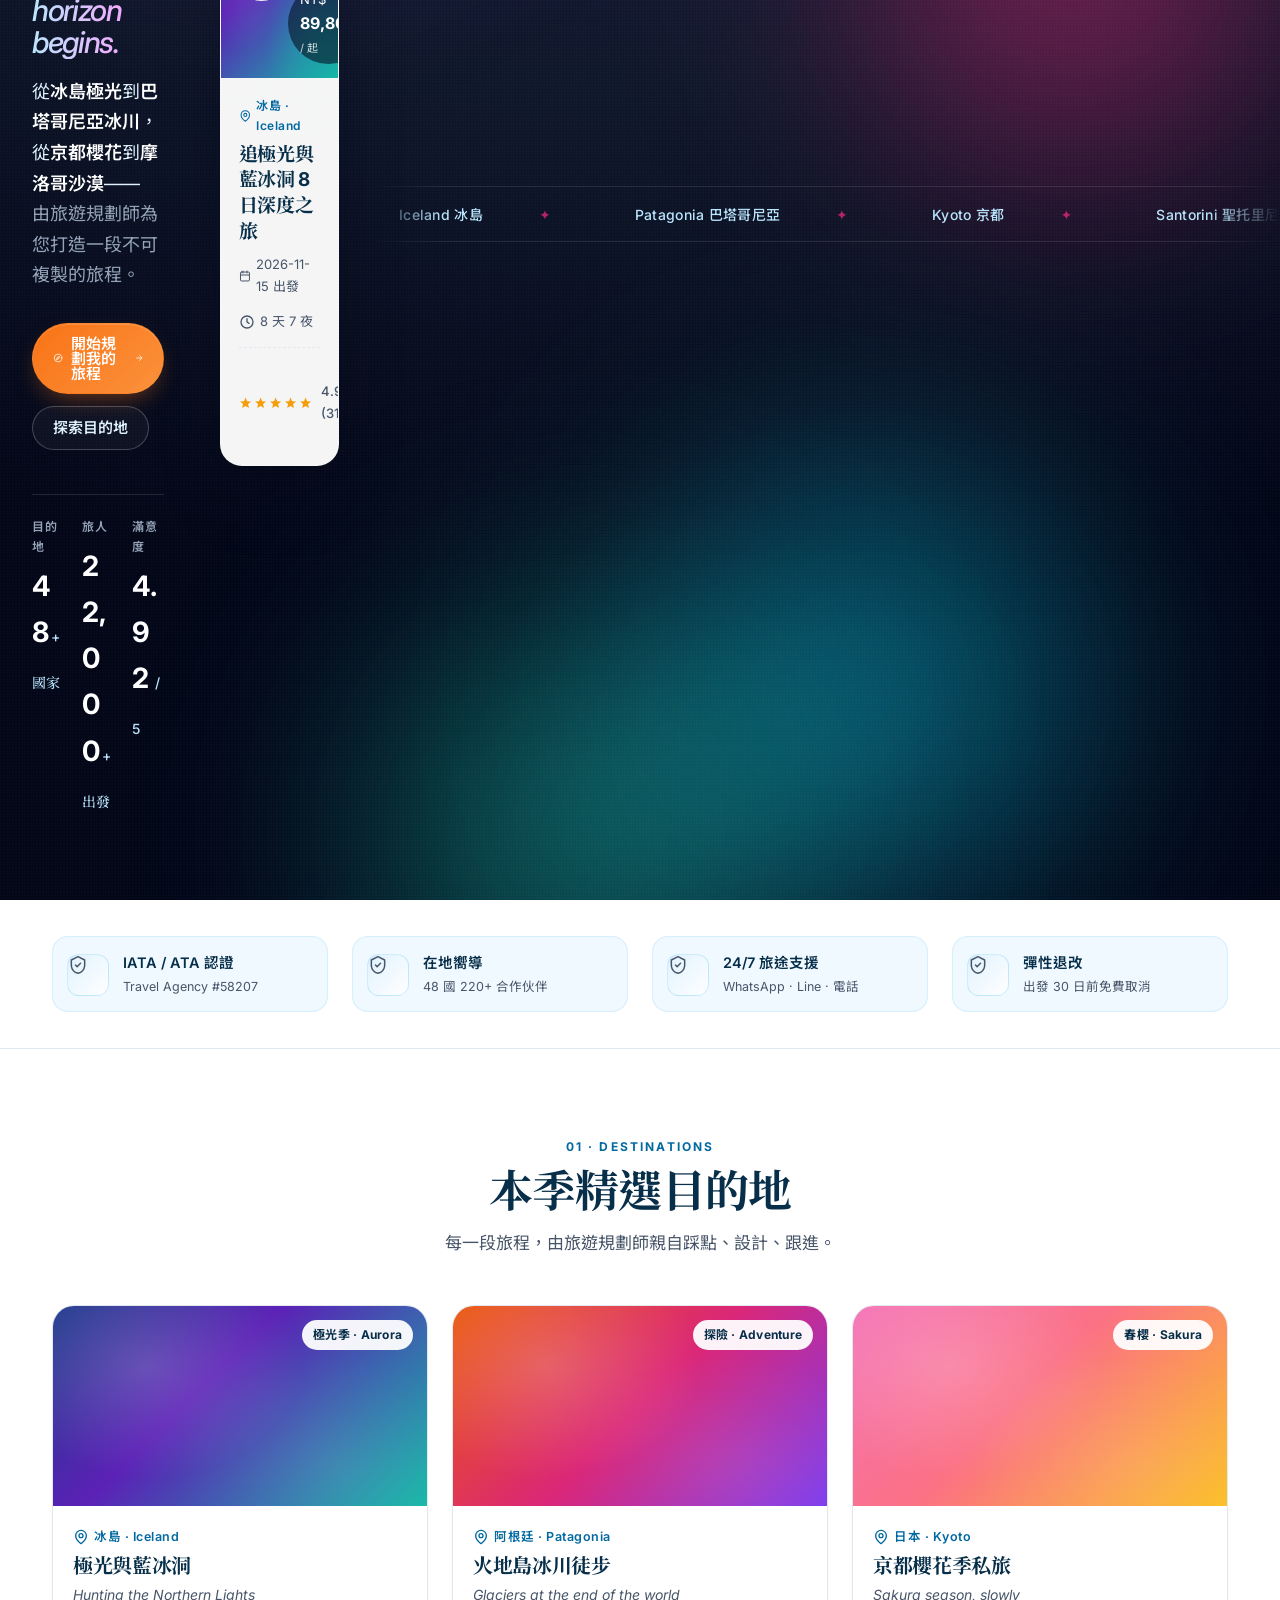
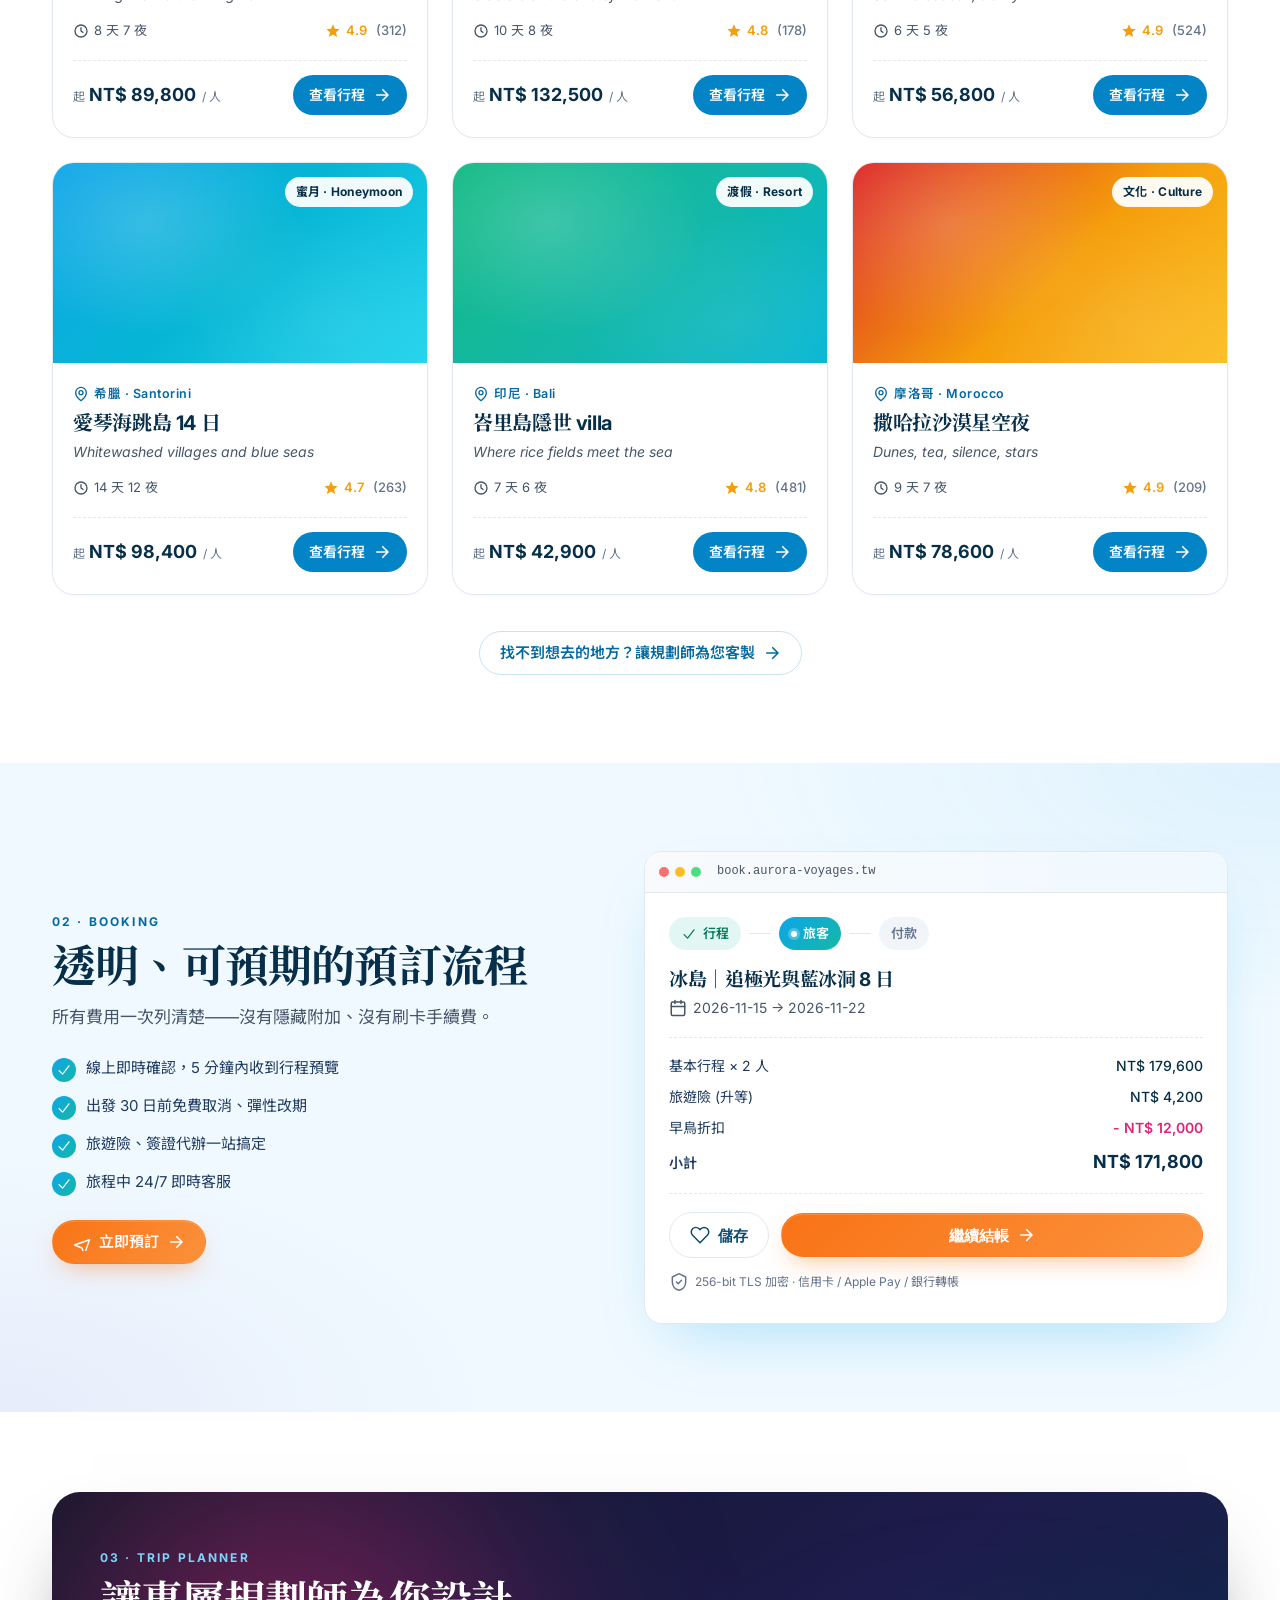
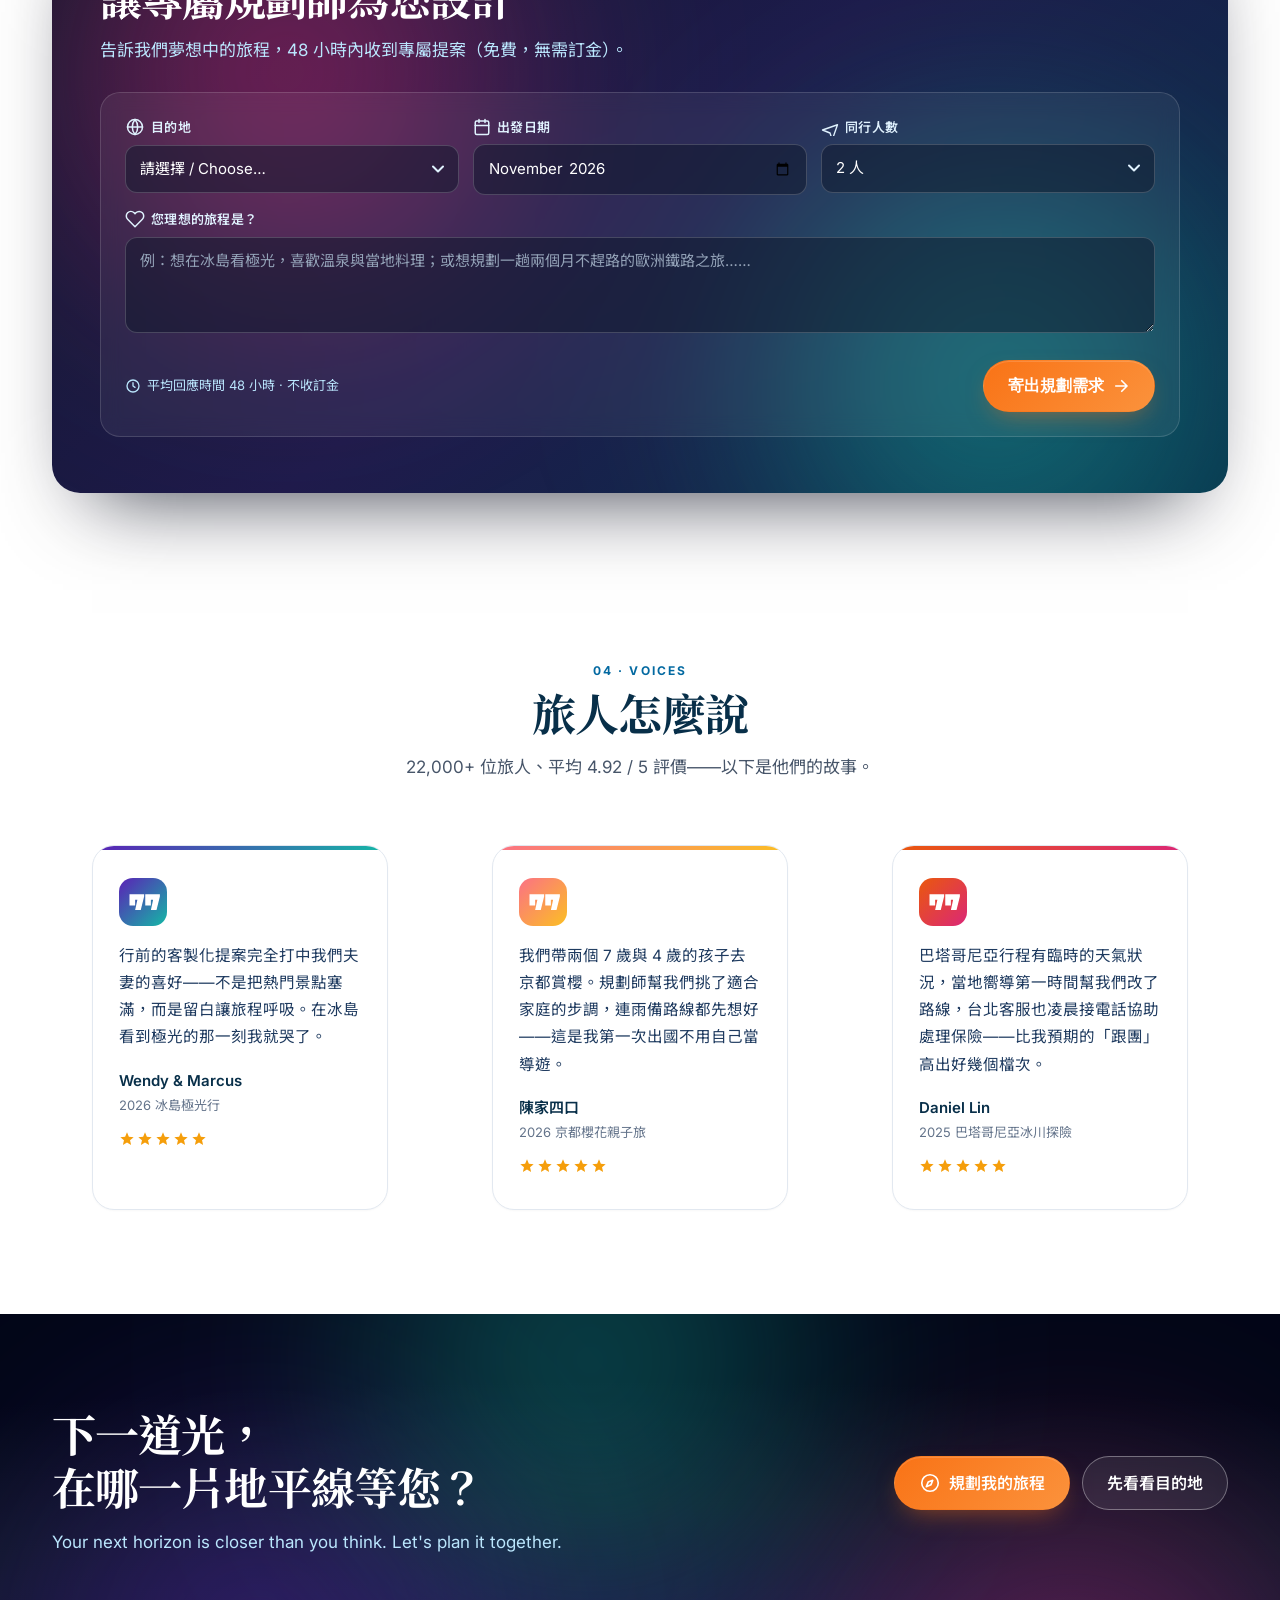
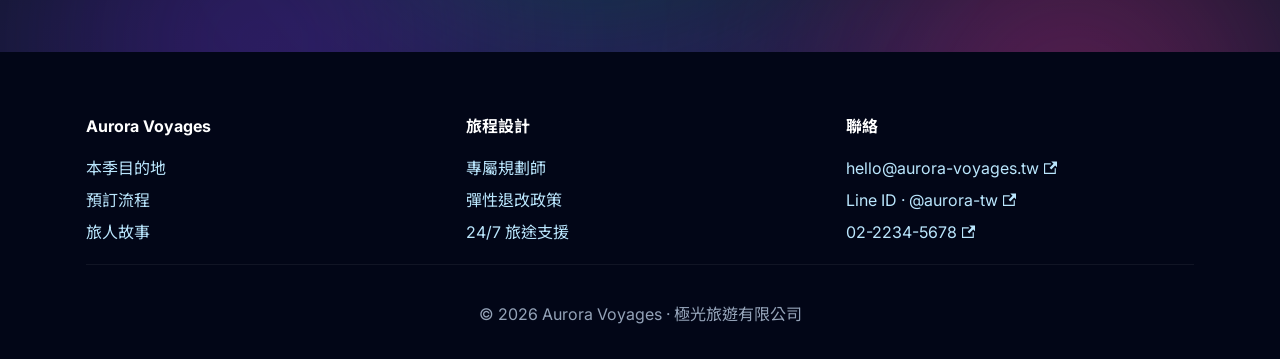
==== commit 4b862c1b: "deploy: Aurora Voyages travel landing page - Replace previous dersteam content with Aurora Voyages t" ====
--- a/index.html
+++ b/index.html
@@ -1,4 +1,4 @@
-<!doctype html><html lang=zh-Hant dir=ltr class="plugin-pages plugin-id-default" data-has-hydrated=false><head><meta charset=UTF-8><meta name=generator content="Docusaurus v3.10.1"><title data-rh=true>達世享有限公司</title><meta data-rh=true name=viewport content="width=device-width, initial-scale=1.0"/><meta data-rh=true name=twitter:card content=summary_large_image /><meta data-rh=true property=og:image content=https://dersteam.github.io/assets/logo.png /><meta data-rh=true name=twitter:image content=https://dersteam.github.io/assets/logo.png /><meta data-rh=true property=og:url content=https://dersteam.github.io/ /><meta data-rh=true property=og:locale content=zh_Hant /><meta data-rh=true name=docusaurus_locale content=zh-Hant /><meta data-rh=true name=docusaurus_tag content=default /><meta data-rh=true name=docsearch:language content=zh-Hant /><meta data-rh=true name=docsearch:docusaurus_tag content=default /><meta data-rh=true property=og:title content=達世享有限公司 /><meta data-rh=true name=description content=達世享有限公司建立全台維護網絡，提供物聯網技術支援、安防監控系統規劃、智慧病房解決方案。 /><meta data-rh=true property=og:description content=達世享有限公司建立全台維護網絡，提供物聯網技術支援、安防監控系統規劃、智慧病房解決方案。 /><link data-rh=true rel=icon href=/assets/favicon.ico /><link data-rh=true rel=canonical href=https://dersteam.github.io/ /><link data-rh=true rel=alternate href=https://dersteam.github.io/ hreflang=zh-Hant /><link data-rh=true rel=alternate href=https://dersteam.github.io/ hreflang=x-default /><script data-rh=true>document.addEventListener("DOMContentLoaded",function(){void 0===window.docusaurus&&insertBanner()});function insertBanner(){var n=document.createElement("div");n.id="__docusaurus-base-url-issue-banner-container",n.innerHTML='\n<div id="__docusaurus-base-url-issue-banner" style="border: thick solid red; background-color: rgb(255, 230, 179); margin: 20px; padding: 20px; font-size: 20px;">\n   <p style="font-weight: bold; font-size: 30px;">Your Docusaurus site did not load properly.</p>\n   <p>A very common reason is a wrong site <a href="https://docusaurus.io/docs/docusaurus.config.js/#baseUrl" style="font-weight: bold;">baseUrl configuration</a>.</p>\n   <p>Current configured baseUrl = <span style="font-weight: bold; color: red;">/</span>  (default value)</p>\n   <p>We suggest trying baseUrl = <span id="__docusaurus-base-url-issue-banner-suggestion-container" style="font-weight: bold; color: green;"></span></p>\n</div>\n',document.body.prepend(n);var e=document.getElementById("__docusaurus-base-url-issue-banner-suggestion-container"),s=window.location.pathname;e.innerHTML="/"===s.substr(-1)?s:s+"/"}</script><script type=application/ld+json>{"@context":"https://schema.org","@graph":[{"@type":"WebSite","description":"物聯網系統建置與維護 · IoT integration & maintenance","name":"達世享有限公司","url":"https://dersteam.github.io"},{"@type":"Organization","logo":"https://dersteam.github.io/assets/logo.png","name":"達世享有限公司","url":"https://dersteam.github.io"},{"@type":"WebPage","name":"達世享有限公司","url":"https://dersteam.github.io"}]}</script><meta name=description content=達世享有限公司建立全台維護網絡，提供物聯網技術支援、安防監控系統規劃、智慧病房解決方案，包含設備安裝、網路佈建、定期保養與緊急服務。><meta property=og:title content="物聯網系統建置與維護 | 達世享有限公司 | 台北市"><meta property=og:description content=達世享有限公司建立全台維護網絡，提供物聯網技術支援、安防監控系統規劃、智慧病房解決方案。><meta property=og:type content=website><meta property=og:site_name content=達世享有限公司><link rel=icon type=image/png sizes=32x32 href=/assets/favicon-32.png><link rel=icon type=image/png sizes=192x192 href=/assets/favicon-192.png><link rel=apple-touch-icon sizes=180x180 href=/assets/apple-touch-icon.png><link rel=manifest href=/site.webmanifest><link rel=preconnect href=https://fonts.googleapis.com><link rel=preconnect href=https://fonts.gstatic.com crossorigin=anonymous><link rel=stylesheet href="https://fonts.googleapis.com/css2?family=Noto+Sans+TC:wght@300;400;500;600;700&family=Noto+Serif+TC:wght@500;600;700&family=Roboto:wght@400;500;700&display=swap"><script>!function(e,t){var o="https://app.chatwoot.com",n=e.createElement(t),a=e.getElementsByTagName(t)[0];n.src=o+"/packs/js/sdk.js",n.defer=!0,n.async=!0,a.parentNode.insertBefore(n,a),n.onload=function(){window.chatwootSDK.run({websiteToken:"cHU1HWijQGNqpTXXNYb52sbk",baseUrl:o,locale:"zh_TW"})}}(document,"script")</script><link rel=stylesheet href=/assets/css/styles.fc9f6c59.css /><script src=/assets/js/runtime~main.b59e032f.js defer></script><script src=/assets/js/main.973eaab9.js defer></script></head><body><svg style="display: none;"><defs>
+<!doctype html><html lang=zh-Hant dir=ltr class="plugin-pages plugin-id-default" data-has-hydrated=false><head><meta charset=UTF-8><meta name=generator content="Docusaurus v3.10.1"><title data-rh=true>極光旅遊 Aurora Voyages</title><meta data-rh=true name=viewport content="width=device-width, initial-scale=1.0"/><meta data-rh=true name=twitter:card content=summary_large_image /><meta data-rh=true property=og:image content=https://dersteam.github.io/assets/logo.png /><meta data-rh=true name=twitter:image content=https://dersteam.github.io/assets/logo.png /><meta data-rh=true property=og:url content=https://dersteam.github.io/ /><meta data-rh=true property=og:locale content=zh_Hant /><meta data-rh=true name=docusaurus_locale content=zh-Hant /><meta data-rh=true name=docusaurus_tag content=default /><meta data-rh=true name=docsearch:language content=zh-Hant /><meta data-rh=true name=docsearch:docusaurus_tag content=default /><meta data-rh=true property=og:title content="極光旅遊 Aurora Voyages"/><meta data-rh=true name=description content="極光旅遊 Aurora Voyages — 由旅遊規劃師為您打造一段不可複製的旅程。冰島極光、巴塔哥尼亞冰川、京都櫻花、聖托里尼、峇里島、摩洛哥沙漠……"/><meta data-rh=true property=og:description content="極光旅遊 Aurora Voyages — 由旅遊規劃師為您打造一段不可複製的旅程。冰島極光、巴塔哥尼亞冰川、京都櫻花、聖托里尼、峇里島、摩洛哥沙漠……"/><link data-rh=true rel=icon href=/assets/favicon.ico /><link data-rh=true rel=canonical href=https://dersteam.github.io/ /><link data-rh=true rel=alternate href=https://dersteam.github.io/ hreflang=zh-Hant /><link data-rh=true rel=alternate href=https://dersteam.github.io/ hreflang=x-default /><script data-rh=true>document.addEventListener("DOMContentLoaded",function(){void 0===window.docusaurus&&insertBanner()});function insertBanner(){var n=document.createElement("div");n.id="__docusaurus-base-url-issue-banner-container",n.innerHTML='\n<div id="__docusaurus-base-url-issue-banner" style="border: thick solid red; background-color: rgb(255, 230, 179); margin: 20px; padding: 20px; font-size: 20px;">\n   <p style="font-weight: bold; font-size: 30px;">Your Docusaurus site did not load properly.</p>\n   <p>A very common reason is a wrong site <a href="https://docusaurus.io/docs/docusaurus.config.js/#baseUrl" style="font-weight: bold;">baseUrl configuration</a>.</p>\n   <p>Current configured baseUrl = <span style="font-weight: bold; color: red;">/</span>  (default value)</p>\n   <p>We suggest trying baseUrl = <span id="__docusaurus-base-url-issue-banner-suggestion-container" style="font-weight: bold; color: green;"></span></p>\n</div>\n',document.body.prepend(n);var e=document.getElementById("__docusaurus-base-url-issue-banner-suggestion-container"),s=window.location.pathname;e.innerHTML="/"===s.substr(-1)?s:s+"/"}</script><script type=application/ld+json>{"@context":"https://schema.org","@graph":[{"@type":"WebSite","description":"看世界的每一道光 · Where every horizon begins","name":"極光旅遊 Aurora Voyages","url":"https://dersteam.github.io"},{"@type":"Organization","logo":"https://dersteam.github.io/assets/logo.png","name":"極光旅遊 Aurora Voyages","url":"https://dersteam.github.io"},{"@type":"WebPage","name":"極光旅遊 Aurora Voyages","url":"https://dersteam.github.io"}]}</script><meta name=description content="極光旅遊 Aurora Voyages — 由旅遊規劃師為您打造一段不可複製的旅程。冰島極光、巴塔哥尼亞冰川、京都櫻花、聖托里尼、峇里島、摩洛哥沙漠。"><meta property=og:title content="極光旅遊 Aurora Voyages｜看世界的每一道光"><meta property=og:description content="由旅遊規劃師為您打造一段不可複製的旅程。48 國、22,000+ 旅人、4.92/5 平均評價。"><meta property=og:type content=website><meta property=og:site_name content="Aurora Voyages"><link rel=icon type=image/png sizes=32x32 href=/assets/favicon-32.png><link rel=icon type=image/png sizes=192x192 href=/assets/favicon-192.png><link rel=apple-touch-icon sizes=180x180 href=/assets/apple-touch-icon.png><link rel=manifest href=/site.webmanifest><link rel=preconnect href=https://fonts.googleapis.com><link rel=preconnect href=https://fonts.gstatic.com crossorigin=anonymous><link rel=stylesheet href="https://fonts.googleapis.com/css2?family=Inter:wght@400;500;600;700;800&family=Noto+Sans+TC:wght@400;500;600;700&family=Noto+Serif+TC:wght@500;600;700&display=swap"><link rel=stylesheet href=/assets/css/styles.220120ea.css /><script src=/assets/js/runtime~main.804883db.js defer></script><script src=/assets/js/main.389fa9d0.js defer></script></head><body><svg style="display: none;"><defs>
 <symbol id=theme-svg-external-link viewBox="0 0 24 24"><path fill=currentColor d="M21 13v10h-21v-19h12v2h-10v15h17v-8h2zm3-12h-10.988l4.035 4-6.977 7.07 2.828 2.828 6.977-7.07 4.125 4.172v-11z"/></symbol>
 </defs></svg>
-<script>!function(){var t;document.documentElement.setAttribute("data-theme",t||"light"),document.documentElement.setAttribute("data-theme-choice",t||"light")}(),function(){try{for(var[t,e]of new URLSearchParams(window.location.search).entries())if(t.startsWith("docusaurus-data-")){var a=t.replace("docusaurus-data-","data-");document.documentElement.setAttribute(a,e)}}catch(t){}}()</script><div id=__docusaurus><link rel=preload as=image href=/assets/logo.png /><div role=region aria-label=跳至主要内容><a class=skipToContent_fXgn href=#__docusaurus_skipToContent_fallback>跳至主要内容</a></div><nav aria-label=主導航 class="theme-layout-navbar navbar navbar--fixed-top"><div class=navbar__inner><div class="theme-layout-navbar-left navbar__items"><button aria-label=切換導覽列 aria-expanded=false class="navbar__toggle clean-btn" type=button><svg width=30 height=30 viewBox="0 0 30 30" aria-hidden=true><path stroke=currentColor stroke-linecap=round stroke-miterlimit=10 stroke-width=2 d="M4 7h22M4 15h22M4 23h22"/></svg></button><a class=navbar__brand href=/><div class=navbar__logo><img src=/assets/logo.png alt=達世享有限公司 class="themedComponent_mlkZ themedComponent--light_NVdE" height=32 width=32 /><img src=/assets/logo.png alt=達世享有限公司 class="themedComponent_mlkZ themedComponent--dark_xIcU" height=32 width=32 /></div><b class="navbar__title text--truncate">達世享</b></a><a aria-current=page class="navbar__item navbar__link navbar__link--active" href=/#about>關於我們</a><a aria-current=page class="navbar__item navbar__link navbar__link--active" href=/#services>服務項目</a><a aria-current=page class="navbar__item navbar__link navbar__link--active" href=/#testimonials>客戶回饋</a><a aria-current=page class="navbar__item navbar__link navbar__link--active" href=/#contact>聯絡資訊</a></div><div class="theme-layout-navbar-right navbar__items navbar__items--right"><a aria-current=page class="navbar__item navbar__link navbar-cta navbar__link--active" href=/#contact>立即諮詢</a><div class=navbarSearchContainer_Bca1></div></div></div><div role=presentation class=navbar-sidebar__backdrop></div></nav><div id=__docusaurus_skipToContent_fallback class="theme-layout-main main-wrapper mainWrapper_z2l0"><div class=dersteam><section class=hero id=top><div class="container hero-grid"><div class=hero-content><div class="eyebrow hero-anim-1"><span class=dot></span><span>達世享有限公司 · Dersteam Co., Ltd.</span></div><h1 class=hero-title><span class="hero-title-zh hero-anim-2">物聯網系統建置與維護</span><span class="hero-title-en hero-anim-3">IoT integration, <span class=accent>end-to-end</span>.</span></h1><p class="hero-lede hero-anim-4">以專業技術及服務熱忱為基石，為客戶提供<strong>軟硬體開發、物聯網系統導入建置</strong>，<br/><span class=muted>建立全台維護網絡，提供及時的現場技術支援與緊急服務。</span><div class="hero-cta hero-anim-5"><a href=#contact class="btn btn-primary">聯繫我們 <svg viewBox="0 0 24 24" width=16 height=16 fill=none stroke=currentColor stroke-width=2 stroke-linecap=round stroke-linejoin=round aria-hidden=true><path d="M5 12h14M13 5l7 7-7 7"/></svg></a><a href=#services class="btn btn-ghost">了解服務內容</a></div><dl class="hero-stats hero-anim-6" aria-label=公司亮點><div><dt>成立<dd>2020</div><div><dt>總部<dd>台北市</div><div><dt>專注<dd>IoT · 安防 · 智慧醫療</div></dl></div><div class="hero-visual hero-visual-anim" aria-hidden=true><div class="hero-mark float-lg"><img src=/assets/logo.png alt="" /></div><div class="hero-ring ring-1"></div><div class="hero-ring ring-2"></div><div class="hero-ring ring-3"></div></div></div><div class=hero-marquee aria-hidden=true><div class=marquee-track><span>物聯網<span style=margin-left:36px>✦</span></span><span>IoT<span style=margin-left:36px>✦</span></span><span>安防監控<span style=margin-left:36px>✦</span></span><span>智慧醫療<span style=margin-left:36px>✦</span></span><span>系統整合<span style=margin-left:36px>✦</span></span><span>全台服務<span style=margin-left:36px>✦</span></span><span>物聯網<span style=margin-left:36px>✦</span></span><span>IoT<span style=margin-left:36px>✦</span></span><span>安防監控<span style=margin-left:36px>✦</span></span><span>智慧醫療<span style=margin-left:36px>✦</span></span><span>系統整合<span style=margin-left:36px>✦</span></span><span>全台服務<span style=margin-left:36px>✦</span></span></div></div></section><div class=trust-bar><div class=container><ul class=trust-list aria-label="Trust credentials"><li class=trust-item><span class=trust-check aria-hidden=true><svg viewBox="0 0 24 24" fill=none stroke=currentColor stroke-width=1.8 stroke-linecap=round stroke-linejoin=round aria-hidden=true><path d="M12 2 4 6v6c0 5 3.5 9 8 10 4.5-1 8-5 8-10V6l-8-4Z"/><path d="m9 12 2 2 4-4"/></svg></span><div><strong>全台維護網絡</strong><span>及時現場技術支援</span></div><li class=trust-item><span class=trust-check aria-hidden=true><svg viewBox="0 0 24 24" fill=none stroke=currentColor stroke-width=1.8 stroke-linecap=round stroke-linejoin=round aria-hidden=true><path d="M12 2 4 6v6c0 5 3.5 9 8 10 4.5-1 8-5 8-10V6l-8-4Z"/><path d="m9 12 2 2 4-4"/></svg></span><div><strong>醫療場域實績</strong><span>台大、慈濟、榮總體系</span></div><li class=trust-item><span class=trust-check aria-hidden=true><svg viewBox="0 0 24 24" fill=none stroke=currentColor stroke-width=1.8 stroke-linecap=round stroke-linejoin=round aria-hidden=true><path d="M12 2 4 6v6c0 5 3.5 9 8 10 4.5-1 8-5 8-10V6l-8-4Z"/><path d="m9 12 2 2 4-4"/></svg></span><div><strong>軟硬體整合</strong><span>APP·系統·機構設計</span></div><li class=trust-item><span class=trust-check aria-hidden=true><svg viewBox="0 0 24 24" fill=none stroke=currentColor stroke-width=1.8 stroke-linecap=round stroke-linejoin=round aria-hidden=true><path d="M12 2 4 6v6c0 5 3.5 9 8 10 4.5-1 8-5 8-10V6l-8-4Z"/><path d="m9 12 2 2 4-4"/></svg></span><div><strong>緊急服務（會員制）</strong><span>7×24 守護您的系統</span></div></ul></div></div><section class=section id=about><div class="container about-grid"><header class=section-header><p class=section-eyebrow>01 · About<h2 class=section-title>以使用者為中心<span class=sep>，</span>專業化的服務</h2><p class=section-sub>Built on professional craft, driven by service.</header><div class=about-body><p class=lead>達世享是一個以專業技術及服務熱忱為基石的資訊服務公司， 秉持著以使用者為中心，提供專業化的服務，包含軟硬體開發、物聯網系統導入建置等。<p>達世享成立於 2020 年，來自醫學與資訊背景的創辦人累積多年醫療產業服務經驗， 因應社會發展趨勢跨足大健康產業與精準醫療領域。 目前已在台灣和大陸多個城市建立專業銷售與服務團隊， 未來會逐步往東南亞及其他國家發展，建立更完整的專業人員網絡。<div class=values><div class="value reveal" style=--reveal-delay:0ms><div class=value-icon aria-hidden=true><svg viewBox="0 0 24 24" fill=none stroke=currentColor stroke-width=1.8 stroke-linecap=round stroke-linejoin=round aria-hidden=true><rect x=3 y=4 width=18 height=12 rx=2 /><path d="M8 20h8M12 16v4M7 8h.01M7 12h.01M11 8h6M11 12h6"/></svg></div><h3>專業</h3><p>跨醫學與資訊背景的團隊，累積多年醫療產業服務經驗。</div><div class="value reveal" style=--reveal-delay:120ms><div class=value-icon aria-hidden=true><svg viewBox="0 0 24 24" fill=none stroke=currentColor stroke-width=1.8 stroke-linecap=round stroke-linejoin=round aria-hidden=true><path d="M12 2 4 6v6c0 5 3.5 9 8 10 4.5-1 8-5 8-10V6l-8-4Z"/><path d="m9 12 2 2 4-4"/></svg></div><h3>可靠</h3><p>全台維護網絡，現場安裝、定期保養、緊急服務一站到位。</div><div class="value reveal" style=--reveal-delay:240ms><div class=value-icon aria-hidden=true><svg viewBox="0 0 24 24" fill=none stroke=currentColor stroke-width=1.8 stroke-linecap=round stroke-linejoin=round aria-hidden=true><path d="M20.84 4.61a5.5 5.5 0 0 0-7.78 0L12 5.67l-1.06-1.06a5.5 5.5 0 0 0-7.78 7.78L12 21.23l8.84-8.84a5.5 5.5 0 0 0 0-7.78Z"/></svg></div><h3>用心</h3><p>以使用者為中心，深入了解客戶需求，提供長期合作的解決方案。</div></div></div></div></section><section class="section section-alt" id=services><div class=container><header class="section-header section-header-center"><p class=section-eyebrow>02 · Services<h2 class=section-title>服務項目</h2><p class=section-sub>從技術導入到長期維運，三大主軸涵蓋客戶完整生命週期需求。</header><div class="cap-grid services-grid"><article class="cap-card reveal" style=--reveal-delay:0ms><div class=cap-num>01</div><h3>物聯網技術支援服務</h3><p class=cap-sub>資訊技術、軟硬體產品設計<p>APP 開發、系統開發、機構設計一條龍。提供全台現場技術支援與建置服務，包含設備安裝、網路佈建、定期保養與緊急服務（會員制）。<ul class=cap-bullets><li><svg viewBox="0 0 20 20" fill=currentColor width=18 height=18 aria-hidden=true><path fill-rule=evenodd d="M16.704 4.153a.75.75 0 01.143 1.052l-8 10.5a.75.75 0 01-1.127.075l-4.5-4.5a.75.75 0 011.06-1.06l3.894 3.893 7.48-9.817a.75.75 0 011.05-.143z" clip-rule=evenodd /></svg>APP 開發、系統開發、機構設計<li><svg viewBox="0 0 20 20" fill=currentColor width=18 height=18 aria-hidden=true><path fill-rule=evenodd d="M16.704 4.153a.75.75 0 01.143 1.052l-8 10.5a.75.75 0 01-1.127.075l-4.5-4.5a.75.75 0 011.06-1.06l3.894 3.893 7.48-9.817a.75.75 0 011.05-.143z" clip-rule=evenodd /></svg>全台現場技術支援與建置服務<li><svg viewBox="0 0 20 20" fill=currentColor width=18 height=18 aria-hidden=true><path fill-rule=evenodd d="M16.704 4.153a.75.75 0 01.143 1.052l-8 10.5a.75.75 0 01-1.127.075l-4.5-4.5a.75.75 0 011.06-1.06l3.894 3.893 7.48-9.817a.75.75 0 011.05-.143z" clip-rule=evenodd /></svg>設備安裝、網路佈建、定期保養<li><svg viewBox="0 0 20 20" fill=currentColor width=18 height=18 aria-hidden=true><path fill-rule=evenodd d="M16.704 4.153a.75.75 0 01.143 1.052l-8 10.5a.75.75 0 01-1.127.075l-4.5-4.5a.75.75 0 011.06-1.06l3.894 3.893 7.48-9.817a.75.75 0 011.05-.143z" clip-rule=evenodd /></svg>緊急服務（會員制）</ul></article><article class="cap-card reveal-left" style=--reveal-delay:90ms><div class=cap-num>02</div><h3>安防監控系統規劃</h3><p class=cap-sub>醫療場所、社區大樓、店家<p>監視系統規劃涵蓋網路攝影機、錄影機、人流系統、車牌辨識、人臉辨識等相關解決方案，依場域需求量身設計。<ul class=cap-bullets><li><svg viewBox="0 0 20 20" fill=currentColor width=18 height=18 aria-hidden=true><path fill-rule=evenodd d="M16.704 4.153a.75.75 0 01.143 1.052l-8 10.5a.75.75 0 01-1.127.075l-4.5-4.5a.75.75 0 011.06-1.06l3.894 3.893 7.48-9.817a.75.75 0 011.05-.143z" clip-rule=evenodd /></svg>網路攝影機（IP Camera）與錄影系統（NVR）<li><svg viewBox="0 0 20 20" fill=currentColor width=18 height=18 aria-hidden=true><path fill-rule=evenodd d="M16.704 4.153a.75.75 0 01.143 1.052l-8 10.5a.75.75 0 01-1.127.075l-4.5-4.5a.75.75 0 011.06-1.06l3.894 3.893 7.48-9.817a.75.75 0 011.05-.143z" clip-rule=evenodd /></svg>人流計數與行為分析<li><svg viewBox="0 0 20 20" fill=currentColor width=18 height=18 aria-hidden=true><path fill-rule=evenodd d="M16.704 4.153a.75.75 0 01.143 1.052l-8 10.5a.75.75 0 01-1.127.075l-4.5-4.5a.75.75 0 011.06-1.06l3.894 3.893 7.48-9.817a.75.75 0 011.05-.143z" clip-rule=evenodd /></svg>車牌辨識（LPR）<li><svg viewBox="0 0 20 20" fill=currentColor width=18 height=18 aria-hidden=true><path fill-rule=evenodd d="M16.704 4.153a.75.75 0 01.143 1.052l-8 10.5a.75.75 0 01-1.127.075l-4.5-4.5a.75.75 0 011.06-1.06l3.894 3.893 7.48-9.817a.75.75 0 011.05-.143z" clip-rule=evenodd /></svg>人臉辨識與門禁整合</ul></article><article class="cap-card reveal" style=--reveal-delay:180ms><div class=cap-num>03</div><h3>智慧病房解決方案</h3><p class=cap-sub>科技照護、智慧醫療整合<p>整合生理量測、護士呼叫、定位系統、智能穿戴與電子紙顯示，協助醫療院所打造高效率、低差錯的照護環境。<ul class=cap-bullets><li><svg viewBox="0 0 20 20" fill=currentColor width=18 height=18 aria-hidden=true><path fill-rule=evenodd d="M16.704 4.153a.75.75 0 01.143 1.052l-8 10.5a.75.75 0 01-1.127.075l-4.5-4.5a.75.75 0 011.06-1.06l3.894 3.893 7.48-9.817a.75.75 0 011.05-.143z" clip-rule=evenodd /></svg>生理量測設備整合<li><svg viewBox="0 0 20 20" fill=currentColor width=18 height=18 aria-hidden=true><path fill-rule=evenodd d="M16.704 4.153a.75.75 0 01.143 1.052l-8 10.5a.75.75 0 01-1.127.075l-4.5-4.5a.75.75 0 011.06-1.06l3.894 3.893 7.48-9.817a.75.75 0 011.05-.143z" clip-rule=evenodd /></svg>護士呼叫系統、智能穿戴設備<li><svg viewBox="0 0 20 20" fill=currentColor width=18 height=18 aria-hidden=true><path fill-rule=evenodd d="M16.704 4.153a.75.75 0 01.143 1.052l-8 10.5a.75.75 0 01-1.127.075l-4.5-4.5a.75.75 0 011.06-1.06l3.894 3.893 7.48-9.817a.75.75 0 011.05-.143z" clip-rule=evenodd /></svg>人員與資產定位系統<li><svg viewBox="0 0 20 20" fill=currentColor width=18 height=18 aria-hidden=true><path fill-rule=evenodd d="M16.704 4.153a.75.75 0 01.143 1.052l-8 10.5a.75.75 0 01-1.127.075l-4.5-4.5a.75.75 0 011.06-1.06l3.894 3.893 7.48-9.817a.75.75 0 011.05-.143z" clip-rule=evenodd /></svg>電子紙（床頭卡、房門卡）</ul></article></div><div class=services-footer><a href=#contact class="btn btn-ghost">想了解更多？立即聯繫 <svg viewBox="0 0 24 24" width=16 height=16 fill=none stroke=currentColor stroke-width=2 stroke-linecap=round stroke-linejoin=round aria-hidden=true><path d="M5 12h14M13 5l7 7-7 7"/></svg></a></div></div></section><section class=section id=testimonials><div class=container><header class="section-header section-header-center"><p class=section-eyebrow>03 · Testimonials<h2 class=section-title>客戶回饋</h2><p class=section-sub>合作夥伴怎麼說——來自業務、醫療與新創第一線的真實聲音。</header><div class=testimonial-grid><figure class="testimonial-card reveal" style=--reveal-delay:0ms><div class=testimonial-mark aria-hidden=true><svg viewBox="0 0 24 24" width=28 height=28 fill=currentColor aria-hidden=true><path d="M7.17 6A5.5 5.5 0 0 0 3 11.33V18h6v-6H5.5c0-1.95 1.5-3.5 3-3.83V6h-1.33ZM17.17 6A5.5 5.5 0 0 0 13 11.33V18h6v-6h-3.5c0-1.95 1.5-3.5 3-3.83V6h-1.33Z"/></svg></div><blockquote><p>達世享的工程師非常專業，不僅能有效率的解決客戶問題，也能提供有用的使用者反饋，作為產品改善的參考。我非常信任他們。</blockquote><figcaption><strong>Vincent</strong><span>業務經理</span></figcaption></figure><figure class="testimonial-card reveal" style=--reveal-delay:100ms><div class=testimonial-mark aria-hidden=true><svg viewBox="0 0 24 24" width=28 height=28 fill=currentColor aria-hidden=true><path d="M7.17 6A5.5 5.5 0 0 0 3 11.33V18h6v-6H5.5c0-1.95 1.5-3.5 3-3.83V6h-1.33ZM17.17 6A5.5 5.5 0 0 0 13 11.33V18h6v-6h-3.5c0-1.95 1.5-3.5 3-3.83V6h-1.33Z"/></svg></div><blockquote><p>達世享監控系統顧問十分專業，能仔細了解客戶需求，並提供專業建議，我對於建置此套系統非常滿意。</blockquote><figcaption><strong>陳藥師</strong><span>醫院藥局藥師</span></figcaption></figure><figure class="testimonial-card reveal" style=--reveal-delay:200ms><div class=testimonial-mark aria-hidden=true><svg viewBox="0 0 24 24" width=28 height=28 fill=currentColor aria-hidden=true><path d="M7.17 6A5.5 5.5 0 0 0 3 11.33V18h6v-6H5.5c0-1.95 1.5-3.5 3-3.83V6h-1.33ZM17.17 6A5.5 5.5 0 0 0 13 11.33V18h6v-6h-3.5c0-1.95 1.5-3.5 3-3.83V6h-1.33Z"/></svg></div><blockquote><p>因案場是在偏遠地區，當設備有問題時從台北派工耗費成本極高，達世享的在地服務解決了我們的問題，也成功協助我們與客戶簽訂穩定合作合約。</blockquote><figcaption><strong>Terry</strong><span>新創公司業務經理</span></figcaption></figure></div></div></section><section class="section section-cta" id=contact><div class=container><div class="cta-card reveal-zoom"><div class=cta-content><p class=section-eyebrow>04 · Contact<h2 class=cta-title>準備好開始合作了嗎？</h2><p class=cta-sub>告訴我們您的需求，從場勘、規劃到建置與維護， 我們會在 <strong>2 個工作天內</strong> 與您聯繫。<div class=cta-actions><a class="btn btn-primary btn-lg" href=mailto:service@dersteam.com><svg viewBox="0 0 24 24" width=18 height=18 fill=none stroke=currentColor stroke-width=1.8 stroke-linecap=round stroke-linejoin=round aria-hidden=true><rect x=3 y=5 width=18 height=14 rx=2 /><path d="m3 7 9 6 9-6"/></svg> service@dersteam.com</a><a class="btn btn-ghost btn-lg" href=tel:+886226488608><svg viewBox="0 0 24 24" width=18 height=18 fill=none stroke=currentColor stroke-width=1.8 stroke-linecap=round stroke-linejoin=round aria-hidden=true><path d="M22 16.92v3a2 2 0 0 1-2.18 2 19.79 19.79 0 0 1-8.63-3.07 19.5 19.5 0 0 1-6-6 19.79 19.79 0 0 1-3.07-8.67A2 2 0 0 1 4.11 2h3a2 2 0 0 1 2 1.72c.13.96.37 1.9.72 2.81a2 2 0 0 1-.45 2.11L8.09 9.91a16 16 0 0 0 6 6l1.27-1.27a2 2 0 0 1 2.11-.45c.91.35 1.85.59 2.81.72A2 2 0 0 1 22 16.92Z"/></svg> 02-26488608</a></div></div><aside class=cta-meta><dl><div><dt>公司名稱<dd>達世享有限公司<br/><span class=muted>Dersteam Co., Ltd.</span></div><div><dt><span class=meta-ic><svg viewBox="0 0 24 24" width=18 height=18 fill=none stroke=currentColor stroke-width=1.8 stroke-linecap=round stroke-linejoin=round aria-hidden=true><rect x=3 y=5 width=18 height=14 rx=2 /><path d="m3 7 9 6 9-6"/></svg></span> Email<dd><a href=mailto:service@dersteam.com>service@dersteam.com</a></div><div><dt><span class=meta-ic><svg viewBox="0 0 24 24" width=18 height=18 fill=none stroke=currentColor stroke-width=1.8 stroke-linecap=round stroke-linejoin=round aria-hidden=true><path d="M22 16.92v3a2 2 0 0 1-2.18 2 19.79 19.79 0 0 1-8.63-3.07 19.5 19.5 0 0 1-6-6 19.79 19.79 0 0 1-3.07-8.67A2 2 0 0 1 4.11 2h3a2 2 0 0 1 2 1.72c.13.96.37 1.9.72 2.81a2 2 0 0 1-.45 2.11L8.09 9.91a16 16 0 0 0 6 6l1.27-1.27a2 2 0 0 1 2.11-.45c.91.35 1.85.59 2.81.72A2 2 0 0 1 22 16.92Z"/></svg></span> 電話<dd><a href=tel:+886226488608>02-26488608</a></div><div><dt><span class=meta-ic><svg viewBox="0 0 24 24" width=18 height=18 fill=none stroke=currentColor stroke-width=1.8 stroke-linecap=round stroke-linejoin=round aria-hidden=true><path d="M20 10c0 6-8 12-8 12s-8-6-8-12a8 8 0 0 1 16 0Z"/><circle cx=12 cy=10 r=3 /></svg></span> 地址<dd>11071 台北市信義區<br/>基隆路一段 206 號 18 樓</div></dl></aside></div><div class="map-wrap reveal"><iframe title=達世享有限公司位置地圖 src="https://www.google.com/maps?q=%E5%8F%B0%E5%8C%97%E5%B8%82%E4%BF%A1%E7%BE%A9%E5%8D%80%E5%9F%BA%E9%9A%86%E8%B7%AF%E4%B8%80%E6%AE%B5206%E8%99%9F&output=embed" loading=lazy referrerpolicy=no-referrer-when-downgrade allowfullscreen></iframe></div></div></section></div></div><footer class="theme-layout-footer footer"><div class="container container-fluid"><div class="row footer__links"><div class="theme-layout-footer-column col footer__col"><div class=footer__title>達世享</div><ul class="footer__items clean-list"><li class=footer__item><a class=footer__link-item href=/#about>關於我們</a><li class=footer__item><a class=footer__link-item href=/#services>服務項目</a><li class=footer__item><a class=footer__link-item href=/#testimonials>客戶回饋</a></ul></div><div class="theme-layout-footer-column col footer__col"><div class=footer__title>服務</div><ul class="footer__items clean-list"><li class=footer__item><a class=footer__link-item href=/#services>物聯網技術支援</a><li class=footer__item><a class=footer__link-item href=/#services>安防監控系統</a><li class=footer__item><a class=footer__link-item href=/#services>智慧病房解決方案</a></ul></div><div class="theme-layout-footer-column col footer__col"><div class=footer__title>聯絡</div><ul class="footer__items clean-list"><li class=footer__item><a href=mailto:service@dersteam.com target=_blank rel="noopener noreferrer" class=footer__link-item>service@dersteam.com<svg width=13.5 height=13.5 aria-label="(opens in new tab)" class=iconExternalLink_nPIU><use href=#theme-svg-external-link /></svg></a><li class=footer__item><a href=tel:+886226488608 target=_blank rel="noopener noreferrer" class=footer__link-item>02-26488608<svg width=13.5 height=13.5 aria-label="(opens in new tab)" class=iconExternalLink_nPIU><use href=#theme-svg-external-link /></svg></a><li class=footer__item><a class=footer__link-item href=/#contact>台北市信義區基隆路一段206號18樓</a></ul></div></div><div class="footer__bottom text--center"><div class=footer__copyright>© 2026 達世享有限公司 · Dersteam Co., Ltd.</div></div></div></footer></div></body>+<script>!function(){var t;document.documentElement.setAttribute("data-theme",t||"light"),document.documentElement.setAttribute("data-theme-choice",t||"light")}(),function(){try{for(var[t,e]of new URLSearchParams(window.location.search).entries())if(t.startsWith("docusaurus-data-")){var a=t.replace("docusaurus-data-","data-");document.documentElement.setAttribute(a,e)}}catch(t){}}()</script><div id=__docusaurus><link rel=preload as=image href=/assets/logo.png /><div role=region aria-label=跳至主要内容><a class=skipToContent_fXgn href=#__docusaurus_skipToContent_fallback>跳至主要内容</a></div><nav aria-label=主導航 class="theme-layout-navbar navbar navbar--fixed-top"><div class=navbar__inner><div class="theme-layout-navbar-left navbar__items"><button aria-label=切換導覽列 aria-expanded=false class="navbar__toggle clean-btn" type=button><svg width=30 height=30 viewBox="0 0 30 30" aria-hidden=true><path stroke=currentColor stroke-linecap=round stroke-miterlimit=10 stroke-width=2 d="M4 7h22M4 15h22M4 23h22"/></svg></button><a class=navbar__brand href=/><div class=navbar__logo><img src=/assets/logo.png alt="極光旅遊 Aurora Voyages" class="themedComponent_mlkZ themedComponent--light_NVdE" height=32 width=32 /><img src=/assets/logo.png alt="極光旅遊 Aurora Voyages" class="themedComponent_mlkZ themedComponent--dark_xIcU" height=32 width=32 /></div><b class="navbar__title text--truncate">Aurora Voyages</b></a><a aria-current=page class="navbar__item navbar__link navbar__link--active" href=/#destinations>目的地 Destinations</a><a aria-current=page class="navbar__item navbar__link navbar__link--active" href=/#booking>預訂 Booking</a><a aria-current=page class="navbar__item navbar__link navbar__link--active" href=/#testimonials>旅人 Voices</a><a aria-current=page class="navbar__item navbar__link navbar__link--active" href=/#planner>規劃師 Planner</a></div><div class="theme-layout-navbar-right navbar__items navbar__items--right"><a aria-current=page class="navbar__item navbar__link navbar-cta navbar__link--active" href=/#planner>開始規劃 / Start</a><div class=navbarSearchContainer_Bca1></div></div></div><div role=presentation class=navbar-sidebar__backdrop></div></nav><div id=__docusaurus_skipToContent_fallback class="theme-layout-main main-wrapper mainWrapper_z2l0"><div class=aurora><section class=hero id=top><div class=aurora-bg aria-hidden=true><div class="aurora-blob aurora-blob-1"></div><div class="aurora-blob aurora-blob-2"></div><div class="aurora-blob aurora-blob-3"></div><div class="aurora-blob aurora-blob-4"></div><div class=aurora-grain></div></div><div class="container hero-grid"><div class=hero-content><p class="eyebrow hero-anim-1"><span class=dot></span><span>2026 Spring · 早鳥行程開放預訂中</span><h1 class="hero-title hero-anim-2"><span class=hero-title-zh>看世界的每一道光</span><span class=hero-title-en>Where every horizon begins.</span></h1><p class="hero-lede hero-anim-3">從<strong>冰島極光</strong>到<strong>巴塔哥尼亞冰川</strong>，從<strong>京都櫻花</strong>到<strong>摩洛哥沙漠</strong>——<br/><span class=muted>由旅遊規劃師為您打造一段不可複製的旅程。</span><div class="hero-cta hero-anim-4"><a href=#planner class="btn btn-primary"><svg viewBox="0 0 24 24" width=22 height=22 fill=none stroke=currentColor stroke-width=1.8 stroke-linecap=round stroke-linejoin=round aria-hidden=true><circle cx=12 cy=12 r=9 /><path d="m15 9-2 5-5 2 2-5 5-2Z"/></svg> 開始規劃我的旅程<svg viewBox="0 0 24 24" width=18 height=18 fill=none stroke=currentColor stroke-width=2.2 stroke-linecap=round stroke-linejoin=round aria-hidden=true><path d="M5 12h14M13 5l7 7-7 7"/></svg></a><a href=#destinations class="btn btn-ghost">探索目的地</a></div><dl class="hero-stats hero-anim-5" aria-label="At a glance"><div><dt>目的地<dd>48<span>+ 國家</span></div><div><dt>旅人<dd>22,000<span>+ 出發</span></div><div><dt>滿意度<dd>4.92<span> / 5</span></div></dl></div><aside class="hero-card hero-anim-6" aria-label=精選行程預覽><div class=trip-card><div class=trip-card-hero role=img aria-label=冰島極光行程封面圖><span class=trip-card-tag><svg viewBox="0 0 24 24" width=16 height=16 fill=currentColor aria-hidden=true><path d="m12 17.3-6.18 3.7 1.64-7.03L2 9.24l7.19-.62L12 2l2.81 6.62L22 9.24l-5.46 4.73L18.18 21z"/></svg> 編輯精選</span><span class=trip-card-price>NT$ <strong>89,800</strong> <small>/ 起</small></span></div><div class=trip-card-body><p class=trip-card-loc><svg viewBox="0 0 24 24" width=16 height=16 fill=none stroke=currentColor stroke-width=2 stroke-linecap=round stroke-linejoin=round aria-hidden=true><path d="M20 10c0 6-8 12-8 12s-8-6-8-12a8 8 0 0 1 16 0Z"/><circle cx=12 cy=10 r=3 /></svg> 冰島 · Iceland<h2 class=trip-card-title>追極光與藍冰洞 8 日深度之旅</h2><ul class=trip-card-meta role=list><li><svg viewBox="0 0 24 24" width=18 height=18 fill=none stroke=currentColor stroke-width=2 stroke-linecap=round stroke-linejoin=round aria-hidden=true><rect x=3 y=4 width=18 height=18 rx=2 /><path d="M16 2v4M8 2v4M3 10h18"/></svg> 2026-11-15 出發<li><svg viewBox="0 0 24 24" width=16 height=16 fill=none stroke=currentColor stroke-width=2 stroke-linecap=round stroke-linejoin=round aria-hidden=true><circle cx=12 cy=12 r=9 /><path d="M12 7v5l3 2"/></svg> 8 天 7 夜</ul><div class=trip-card-foot><div class=trip-card-rating aria-label="評分 4.9 / 5"><svg viewBox="0 0 24 24" width=16 height=16 fill=currentColor aria-hidden=true><path d="m12 17.3-6.18 3.7 1.64-7.03L2 9.24l7.19-.62L12 2l2.81 6.62L22 9.24l-5.46 4.73L18.18 21z"/></svg><svg viewBox="0 0 24 24" width=16 height=16 fill=currentColor aria-hidden=true><path d="m12 17.3-6.18 3.7 1.64-7.03L2 9.24l7.19-.62L12 2l2.81 6.62L22 9.24l-5.46 4.73L18.18 21z"/></svg><svg viewBox="0 0 24 24" width=16 height=16 fill=currentColor aria-hidden=true><path d="m12 17.3-6.18 3.7 1.64-7.03L2 9.24l7.19-.62L12 2l2.81 6.62L22 9.24l-5.46 4.73L18.18 21z"/></svg><svg viewBox="0 0 24 24" width=16 height=16 fill=currentColor aria-hidden=true><path d="m12 17.3-6.18 3.7 1.64-7.03L2 9.24l7.19-.62L12 2l2.81 6.62L22 9.24l-5.46 4.73L18.18 21z"/></svg><svg viewBox="0 0 24 24" width=16 height=16 fill=currentColor aria-hidden=true><path d="m12 17.3-6.18 3.7 1.64-7.03L2 9.24l7.19-.62L12 2l2.81 6.62L22 9.24l-5.46 4.73L18.18 21z"/></svg><span>4.9 (312)</span></div><a href=#destinations class=trip-card-link>查看行程 <svg viewBox="0 0 24 24" width=18 height=18 fill=none stroke=currentColor stroke-width=2.2 stroke-linecap=round stroke-linejoin=round aria-hidden=true><path d="M5 12h14M13 5l7 7-7 7"/></svg></a></div></div></div></aside></div><div class=hero-marquee aria-hidden=true><div class=marquee-track><span>Iceland 冰島<span class=marquee-sep>✦</span></span><span>Patagonia 巴塔哥尼亞<span class=marquee-sep>✦</span></span><span>Kyoto 京都<span class=marquee-sep>✦</span></span><span>Santorini 聖托里尼<span class=marquee-sep>✦</span></span><span>Bali 峇里島<span class=marquee-sep>✦</span></span><span>Marrakech 馬拉喀什<span class=marquee-sep>✦</span></span><span>Lapland 拉普蘭<span class=marquee-sep>✦</span></span><span>Iceland 冰島<span class=marquee-sep>✦</span></span><span>Patagonia 巴塔哥尼亞<span class=marquee-sep>✦</span></span><span>Kyoto 京都<span class=marquee-sep>✦</span></span><span>Santorini 聖托里尼<span class=marquee-sep>✦</span></span><span>Bali 峇里島<span class=marquee-sep>✦</span></span><span>Marrakech 馬拉喀什<span class=marquee-sep>✦</span></span><span>Lapland 拉普蘭<span class=marquee-sep>✦</span></span></div></div></section><section class=trust-strip aria-label=信任憑證><div class=container><ul class=trust-list role=list><li class=trust-item><span class=trust-icon aria-hidden=true><svg viewBox="0 0 24 24" width=20 height=20 fill=none stroke=currentColor stroke-width=1.8 stroke-linecap=round stroke-linejoin=round aria-hidden=true><path d="M12 2 4 6v6c0 5 3.5 9 8 10 4.5-1 8-5 8-10V6l-8-4Z"/><path d="m9 12 2 2 4-4"/></svg></span><div><strong>IATA / ATA 認證</strong><span>Travel Agency #58207</span></div><li class=trust-item><span class=trust-icon aria-hidden=true><svg viewBox="0 0 24 24" width=20 height=20 fill=none stroke=currentColor stroke-width=1.8 stroke-linecap=round stroke-linejoin=round aria-hidden=true><path d="M12 2 4 6v6c0 5 3.5 9 8 10 4.5-1 8-5 8-10V6l-8-4Z"/><path d="m9 12 2 2 4-4"/></svg></span><div><strong>在地嚮導</strong><span>48 國 220+ 合作伙伴</span></div><li class=trust-item><span class=trust-icon aria-hidden=true><svg viewBox="0 0 24 24" width=20 height=20 fill=none stroke=currentColor stroke-width=1.8 stroke-linecap=round stroke-linejoin=round aria-hidden=true><path d="M12 2 4 6v6c0 5 3.5 9 8 10 4.5-1 8-5 8-10V6l-8-4Z"/><path d="m9 12 2 2 4-4"/></svg></span><div><strong>24/7 旅途支援</strong><span>WhatsApp · Line · 電話</span></div><li class=trust-item><span class=trust-icon aria-hidden=true><svg viewBox="0 0 24 24" width=20 height=20 fill=none stroke=currentColor stroke-width=1.8 stroke-linecap=round stroke-linejoin=round aria-hidden=true><path d="M12 2 4 6v6c0 5 3.5 9 8 10 4.5-1 8-5 8-10V6l-8-4Z"/><path d="m9 12 2 2 4-4"/></svg></span><div><strong>彈性退改</strong><span>出發 30 日前免費取消</span></div></ul></div></section><section class=section id=destinations aria-labelledby=dest-title><div class=container><header class="section-header section-header-center"><p class=section-eyebrow>01 · Destinations<h2 id=dest-title class=section-title>本季精選目的地</h2><p class=section-sub>每一段旅程，由旅遊規劃師親自踩點、設計、跟進。</header><div class=dest-grid><article class="dest-card reveal-up" style="--accent:linear-gradient(135deg, #1E3A8A 0%, #5B21B6 40%, #14B8A6 100%);--reveal-delay:0ms"><div class=dest-card-image aria-hidden=true><span class=dest-card-tag>極光季 · Aurora</span></div><div class=dest-card-body><p class=dest-card-region><svg viewBox="0 0 24 24" width=16 height=16 fill=none stroke=currentColor stroke-width=2 stroke-linecap=round stroke-linejoin=round aria-hidden=true><path d="M20 10c0 6-8 12-8 12s-8-6-8-12a8 8 0 0 1 16 0Z"/><circle cx=12 cy=10 r=3 /></svg>冰島 · Iceland<h3 class=dest-card-title>極光與藍冰洞</h3><p class=dest-card-sub>Hunting the Northern Lights<ul class=dest-card-meta role=list><li><svg viewBox="0 0 24 24" width=16 height=16 fill=none stroke=currentColor stroke-width=2 stroke-linecap=round stroke-linejoin=round aria-hidden=true><circle cx=12 cy=12 r=9 /><path d="M12 7v5l3 2"/></svg>8 天 7 夜<li class=dest-card-rating aria-label="評分 4.9 滿分 5，共 312 則評論"><svg viewBox="0 0 24 24" width=16 height=16 fill=currentColor aria-hidden=true><path d="m12 17.3-6.18 3.7 1.64-7.03L2 9.24l7.19-.62L12 2l2.81 6.62L22 9.24l-5.46 4.73L18.18 21z"/></svg>4.9<span class=dest-card-reviews>(<!-- -->312<!-- -->)</span></ul><div class=dest-card-foot><p class=dest-card-price><span class=dest-card-price-from>起</span><strong>NT$ 89,800</strong><span class=dest-card-price-sub>/ 人</span></p><a href=#planner class="btn btn-card" aria-label="查看 極光與藍冰洞 行程">查看行程 <svg viewBox="0 0 24 24" width=18 height=18 fill=none stroke=currentColor stroke-width=2.2 stroke-linecap=round stroke-linejoin=round aria-hidden=true><path d="M5 12h14M13 5l7 7-7 7"/></svg></a></div></div></article><article class="dest-card reveal-up" style="--accent:linear-gradient(135deg, #EA580C 0%, #DB2777 50%, #7C3AED 100%);--reveal-delay:80ms"><div class=dest-card-image aria-hidden=true><span class=dest-card-tag>探險 · Adventure</span></div><div class=dest-card-body><p class=dest-card-region><svg viewBox="0 0 24 24" width=16 height=16 fill=none stroke=currentColor stroke-width=2 stroke-linecap=round stroke-linejoin=round aria-hidden=true><path d="M20 10c0 6-8 12-8 12s-8-6-8-12a8 8 0 0 1 16 0Z"/><circle cx=12 cy=10 r=3 /></svg>阿根廷 · Patagonia<h3 class=dest-card-title>火地島冰川徒步</h3><p class=dest-card-sub>Glaciers at the end of the world<ul class=dest-card-meta role=list><li><svg viewBox="0 0 24 24" width=16 height=16 fill=none stroke=currentColor stroke-width=2 stroke-linecap=round stroke-linejoin=round aria-hidden=true><circle cx=12 cy=12 r=9 /><path d="M12 7v5l3 2"/></svg>10 天 8 夜<li class=dest-card-rating aria-label="評分 4.8 滿分 5，共 178 則評論"><svg viewBox="0 0 24 24" width=16 height=16 fill=currentColor aria-hidden=true><path d="m12 17.3-6.18 3.7 1.64-7.03L2 9.24l7.19-.62L12 2l2.81 6.62L22 9.24l-5.46 4.73L18.18 21z"/></svg>4.8<span class=dest-card-reviews>(<!-- -->178<!-- -->)</span></ul><div class=dest-card-foot><p class=dest-card-price><span class=dest-card-price-from>起</span><strong>NT$ 132,500</strong><span class=dest-card-price-sub>/ 人</span></p><a href=#planner class="btn btn-card" aria-label="查看 火地島冰川徒步 行程">查看行程 <svg viewBox="0 0 24 24" width=18 height=18 fill=none stroke=currentColor stroke-width=2.2 stroke-linecap=round stroke-linejoin=round aria-hidden=true><path d="M5 12h14M13 5l7 7-7 7"/></svg></a></div></div></article><article class="dest-card reveal-up" style="--accent:linear-gradient(135deg, #F472B6 0%, #FB7185 45%, #FBBF24 100%);--reveal-delay:160ms"><div class=dest-card-image aria-hidden=true><span class=dest-card-tag>春櫻 · Sakura</span></div><div class=dest-card-body><p class=dest-card-region><svg viewBox="0 0 24 24" width=16 height=16 fill=none stroke=currentColor stroke-width=2 stroke-linecap=round stroke-linejoin=round aria-hidden=true><path d="M20 10c0 6-8 12-8 12s-8-6-8-12a8 8 0 0 1 16 0Z"/><circle cx=12 cy=10 r=3 /></svg>日本 · Kyoto<h3 class=dest-card-title>京都櫻花季私旅</h3><p class=dest-card-sub>Sakura season, slowly<ul class=dest-card-meta role=list><li><svg viewBox="0 0 24 24" width=16 height=16 fill=none stroke=currentColor stroke-width=2 stroke-linecap=round stroke-linejoin=round aria-hidden=true><circle cx=12 cy=12 r=9 /><path d="M12 7v5l3 2"/></svg>6 天 5 夜<li class=dest-card-rating aria-label="評分 4.9 滿分 5，共 524 則評論"><svg viewBox="0 0 24 24" width=16 height=16 fill=currentColor aria-hidden=true><path d="m12 17.3-6.18 3.7 1.64-7.03L2 9.24l7.19-.62L12 2l2.81 6.62L22 9.24l-5.46 4.73L18.18 21z"/></svg>4.9<span class=dest-card-reviews>(<!-- -->524<!-- -->)</span></ul><div class=dest-card-foot><p class=dest-card-price><span class=dest-card-price-from>起</span><strong>NT$ 56,800</strong><span class=dest-card-price-sub>/ 人</span></p><a href=#planner class="btn btn-card" aria-label="查看 京都櫻花季私旅 行程">查看行程 <svg viewBox="0 0 24 24" width=18 height=18 fill=none stroke=currentColor stroke-width=2.2 stroke-linecap=round stroke-linejoin=round aria-hidden=true><path d="M5 12h14M13 5l7 7-7 7"/></svg></a></div></div></article><article class="dest-card reveal-up" style="--accent:linear-gradient(135deg, #0EA5E9 0%, #06B6D4 50%, #22D3EE 100%);--reveal-delay:240ms"><div class=dest-card-image aria-hidden=true><span class=dest-card-tag>蜜月 · Honeymoon</span></div><div class=dest-card-body><p class=dest-card-region><svg viewBox="0 0 24 24" width=16 height=16 fill=none stroke=currentColor stroke-width=2 stroke-linecap=round stroke-linejoin=round aria-hidden=true><path d="M20 10c0 6-8 12-8 12s-8-6-8-12a8 8 0 0 1 16 0Z"/><circle cx=12 cy=10 r=3 /></svg>希臘 · Santorini<h3 class=dest-card-title>愛琴海跳島 14 日</h3><p class=dest-card-sub>Whitewashed villages and blue seas<ul class=dest-card-meta role=list><li><svg viewBox="0 0 24 24" width=16 height=16 fill=none stroke=currentColor stroke-width=2 stroke-linecap=round stroke-linejoin=round aria-hidden=true><circle cx=12 cy=12 r=9 /><path d="M12 7v5l3 2"/></svg>14 天 12 夜<li class=dest-card-rating aria-label="評分 4.7 滿分 5，共 263 則評論"><svg viewBox="0 0 24 24" width=16 height=16 fill=currentColor aria-hidden=true><path d="m12 17.3-6.18 3.7 1.64-7.03L2 9.24l7.19-.62L12 2l2.81 6.62L22 9.24l-5.46 4.73L18.18 21z"/></svg>4.7<span class=dest-card-reviews>(<!-- -->263<!-- -->)</span></ul><div class=dest-card-foot><p class=dest-card-price><span class=dest-card-price-from>起</span><strong>NT$ 98,400</strong><span class=dest-card-price-sub>/ 人</span></p><a href=#planner class="btn btn-card" aria-label="查看 愛琴海跳島 14 日 行程">查看行程 <svg viewBox="0 0 24 24" width=18 height=18 fill=none stroke=currentColor stroke-width=2.2 stroke-linecap=round stroke-linejoin=round aria-hidden=true><path d="M5 12h14M13 5l7 7-7 7"/></svg></a></div></div></article><article class="dest-card reveal-up" style="--accent:linear-gradient(135deg, #10B981 0%, #14B8A6 50%, #06B6D4 100%);--reveal-delay:320ms"><div class=dest-card-image aria-hidden=true><span class=dest-card-tag>渡假 · Resort</span></div><div class=dest-card-body><p class=dest-card-region><svg viewBox="0 0 24 24" width=16 height=16 fill=none stroke=currentColor stroke-width=2 stroke-linecap=round stroke-linejoin=round aria-hidden=true><path d="M20 10c0 6-8 12-8 12s-8-6-8-12a8 8 0 0 1 16 0Z"/><circle cx=12 cy=10 r=3 /></svg>印尼 · Bali<h3 class=dest-card-title>峇里島隱世 villa</h3><p class=dest-card-sub>Where rice fields meet the sea<ul class=dest-card-meta role=list><li><svg viewBox="0 0 24 24" width=16 height=16 fill=none stroke=currentColor stroke-width=2 stroke-linecap=round stroke-linejoin=round aria-hidden=true><circle cx=12 cy=12 r=9 /><path d="M12 7v5l3 2"/></svg>7 天 6 夜<li class=dest-card-rating aria-label="評分 4.8 滿分 5，共 481 則評論"><svg viewBox="0 0 24 24" width=16 height=16 fill=currentColor aria-hidden=true><path d="m12 17.3-6.18 3.7 1.64-7.03L2 9.24l7.19-.62L12 2l2.81 6.62L22 9.24l-5.46 4.73L18.18 21z"/></svg>4.8<span class=dest-card-reviews>(<!-- -->481<!-- -->)</span></ul><div class=dest-card-foot><p class=dest-card-price><span class=dest-card-price-from>起</span><strong>NT$ 42,900</strong><span class=dest-card-price-sub>/ 人</span></p><a href=#planner class="btn btn-card" aria-label="查看 峇里島隱世 villa 行程">查看行程 <svg viewBox="0 0 24 24" width=18 height=18 fill=none stroke=currentColor stroke-width=2.2 stroke-linecap=round stroke-linejoin=round aria-hidden=true><path d="M5 12h14M13 5l7 7-7 7"/></svg></a></div></div></article><article class="dest-card reveal-up" style="--accent:linear-gradient(135deg, #DC2626 0%, #F59E0B 55%, #FBBF24 100%);--reveal-delay:400ms"><div class=dest-card-image aria-hidden=true><span class=dest-card-tag>文化 · Culture</span></div><div class=dest-card-body><p class=dest-card-region><svg viewBox="0 0 24 24" width=16 height=16 fill=none stroke=currentColor stroke-width=2 stroke-linecap=round stroke-linejoin=round aria-hidden=true><path d="M20 10c0 6-8 12-8 12s-8-6-8-12a8 8 0 0 1 16 0Z"/><circle cx=12 cy=10 r=3 /></svg>摩洛哥 · Morocco<h3 class=dest-card-title>撒哈拉沙漠星空夜</h3><p class=dest-card-sub>Dunes, tea, silence, stars<ul class=dest-card-meta role=list><li><svg viewBox="0 0 24 24" width=16 height=16 fill=none stroke=currentColor stroke-width=2 stroke-linecap=round stroke-linejoin=round aria-hidden=true><circle cx=12 cy=12 r=9 /><path d="M12 7v5l3 2"/></svg>9 天 7 夜<li class=dest-card-rating aria-label="評分 4.9 滿分 5，共 209 則評論"><svg viewBox="0 0 24 24" width=16 height=16 fill=currentColor aria-hidden=true><path d="m12 17.3-6.18 3.7 1.64-7.03L2 9.24l7.19-.62L12 2l2.81 6.62L22 9.24l-5.46 4.73L18.18 21z"/></svg>4.9<span class=dest-card-reviews>(<!-- -->209<!-- -->)</span></ul><div class=dest-card-foot><p class=dest-card-price><span class=dest-card-price-from>起</span><strong>NT$ 78,600</strong><span class=dest-card-price-sub>/ 人</span></p><a href=#planner class="btn btn-card" aria-label="查看 撒哈拉沙漠星空夜 行程">查看行程 <svg viewBox="0 0 24 24" width=18 height=18 fill=none stroke=currentColor stroke-width=2.2 stroke-linecap=round stroke-linejoin=round aria-hidden=true><path d="M5 12h14M13 5l7 7-7 7"/></svg></a></div></div></article></div><div class=dest-foot><a href=#planner class="btn btn-ghost">找不到想去的地方？讓規劃師為您客製 <svg viewBox="0 0 24 24" width=18 height=18 fill=none stroke=currentColor stroke-width=2.2 stroke-linecap=round stroke-linejoin=round aria-hidden=true><path d="M5 12h14M13 5l7 7-7 7"/></svg></a></div></div></section><section class="section section-alt" id=booking aria-labelledby=booking-title><div class="container booking-grid"><header class=booking-intro><p class=section-eyebrow>02 · Booking<h2 id=booking-title class=section-title>透明、可預期的預訂流程</h2><p class=section-sub>所有費用一次列清楚——沒有隱藏附加、沒有刷卡手續費。<ul class=booking-features role=list><li><span class=booking-feature-ic aria-hidden=true><svg viewBox="0 0 20 20" width=16 height=16 fill=currentColor aria-hidden=true><path fill-rule=evenodd d="M16.7 4.15a.75.75 0 0 1 .15 1.05l-8 10.5a.75.75 0 0 1-1.13.08L3.22 11.3a.75.75 0 0 1 1.06-1.06l3.9 3.89 7.48-9.82a.75.75 0 0 1 1.05-.15Z" clip-rule=evenodd /></svg></span> 線上即時確認，5 分鐘內收到行程預覽<li><span class=booking-feature-ic aria-hidden=true><svg viewBox="0 0 20 20" width=16 height=16 fill=currentColor aria-hidden=true><path fill-rule=evenodd d="M16.7 4.15a.75.75 0 0 1 .15 1.05l-8 10.5a.75.75 0 0 1-1.13.08L3.22 11.3a.75.75 0 0 1 1.06-1.06l3.9 3.89 7.48-9.82a.75.75 0 0 1 1.05-.15Z" clip-rule=evenodd /></svg></span> 出發 30 日前免費取消、彈性改期<li><span class=booking-feature-ic aria-hidden=true><svg viewBox="0 0 20 20" width=16 height=16 fill=currentColor aria-hidden=true><path fill-rule=evenodd d="M16.7 4.15a.75.75 0 0 1 .15 1.05l-8 10.5a.75.75 0 0 1-1.13.08L3.22 11.3a.75.75 0 0 1 1.06-1.06l3.9 3.89 7.48-9.82a.75.75 0 0 1 1.05-.15Z" clip-rule=evenodd /></svg></span> 旅遊險、簽證代辦一站搞定<li><span class=booking-feature-ic aria-hidden=true><svg viewBox="0 0 20 20" width=16 height=16 fill=currentColor aria-hidden=true><path fill-rule=evenodd d="M16.7 4.15a.75.75 0 0 1 .15 1.05l-8 10.5a.75.75 0 0 1-1.13.08L3.22 11.3a.75.75 0 0 1 1.06-1.06l3.9 3.89 7.48-9.82a.75.75 0 0 1 1.05-.15Z" clip-rule=evenodd /></svg></span> 旅程中 24/7 即時客服</ul><a href=#planner class="btn btn-primary"><svg viewBox="0 0 24 24" width=18 height=18 fill=none stroke=currentColor stroke-width=1.8 stroke-linecap=round stroke-linejoin=round aria-hidden=true><path d="m2 16 20-7-7 20-3-9-10-4Z"/></svg> 立即預訂<svg viewBox="0 0 24 24" width=18 height=18 fill=none stroke=currentColor stroke-width=2.2 stroke-linecap=round stroke-linejoin=round aria-hidden=true><path d="M5 12h14M13 5l7 7-7 7"/></svg></a></header><div class="booking-mock reveal-zoom" aria-label=預訂介面預覽><div class=booking-mock-bar aria-hidden=true><span class="bm-dot bm-dot-red"></span><span class="bm-dot bm-dot-yellow"></span><span class="bm-dot bm-dot-green"></span><span class=bm-title>book.aurora-voyages.tw</span></div><div class=booking-mock-body><div class=booking-stepper role=list aria-label=預訂步驟><span class="step step-done"><svg viewBox="0 0 20 20" width=16 height=16 fill=currentColor aria-hidden=true><path fill-rule=evenodd d="M16.7 4.15a.75.75 0 0 1 .15 1.05l-8 10.5a.75.75 0 0 1-1.13.08L3.22 11.3a.75.75 0 0 1 1.06-1.06l3.9 3.89 7.48-9.82a.75.75 0 0 1 1.05-.15Z" clip-rule=evenodd /></svg> 行程</span><span class=step-sep aria-hidden=true></span><span class="step step-active"><span class=step-dot></span> 旅客</span><span class=step-sep aria-hidden=true></span><span class="step step-todo">付款</span></div><h3 class=booking-mock-trip>冰島｜追極光與藍冰洞 8 日</h3><p class=booking-mock-dates><svg viewBox="0 0 24 24" width=18 height=18 fill=none stroke=currentColor stroke-width=2 stroke-linecap=round stroke-linejoin=round aria-hidden=true><rect x=3 y=4 width=18 height=18 rx=2 /><path d="M16 2v4M8 2v4M3 10h18"/></svg> 2026-11-15 → 2026-11-22<dl class=booking-mock-price><div><dt>基本行程 × 2 人<dd>NT$ 179,600</div><div><dt>旅遊險 (升等)<dd>NT$ 4,200</div><div><dt>早鳥折扣<dd class=discount>- NT$ 12,000</div><div class=total><dt>小計<dd>NT$ 171,800</div></dl><div class=booking-mock-cta><button type=button class="btn btn-secondary" aria-label=存到我的願望清單><svg viewBox="0 0 24 24" width=20 height=20 fill=none stroke=currentColor stroke-width=1.8 stroke-linecap=round stroke-linejoin=round aria-hidden=true><path d="M20.84 4.61a5.5 5.5 0 0 0-7.78 0L12 5.67l-1.06-1.06a5.5 5.5 0 0 0-7.78 7.78L12 21.23l8.84-8.84a5.5 5.5 0 0 0 0-7.78Z"/></svg> 儲存</button><button type=button class="btn btn-primary">繼續結帳 <svg viewBox="0 0 24 24" width=18 height=18 fill=none stroke=currentColor stroke-width=2.2 stroke-linecap=round stroke-linejoin=round aria-hidden=true><path d="M5 12h14M13 5l7 7-7 7"/></svg></button></div><p class=booking-mock-trust><svg viewBox="0 0 24 24" width=20 height=20 fill=none stroke=currentColor stroke-width=1.8 stroke-linecap=round stroke-linejoin=round aria-hidden=true><path d="M12 2 4 6v6c0 5 3.5 9 8 10 4.5-1 8-5 8-10V6l-8-4Z"/><path d="m9 12 2 2 4-4"/></svg> 256-bit TLS 加密 · 信用卡 / Apple Pay / 銀行轉帳</div></div></div></section><section class="section section-cta" id=planner aria-labelledby=planner-title><div class=container><div class="planner-card reveal-zoom"><div class=planner-card-bg aria-hidden=true><div class="planner-blob planner-blob-1"></div><div class="planner-blob planner-blob-2"></div></div><div class=planner-content><p class="section-eyebrow planner-eyebrow">03 · Trip Planner<h2 id=planner-title class=planner-title>讓專屬規劃師為您設計</h2><p class=planner-sub>告訴我們夢想中的旅程，48 小時內收到專屬提案（免費，無需訂金）。<form class=planner-form><div class=planner-row><label class=planner-field><span class=planner-label><svg viewBox="0 0 24 24" width=20 height=20 fill=none stroke=currentColor stroke-width=1.8 stroke-linecap=round stroke-linejoin=round aria-hidden=true><circle cx=12 cy=12 r=9 /><path d="M3 12h18M12 3a14 14 0 0 1 0 18M12 3a14 14 0 0 0 0 18"/></svg> 目的地</span><select aria-label=目的地><option value="" disabled selected>請選擇 / Choose…<option>歐洲 · Europe<option>北美 · North America<option>中南美 · Latin America<option>非洲 · Africa<option>亞洲 · Asia<option>南極 · Antarctica<option>還在考慮 · Surprise me</select></label><label class=planner-field><span class=planner-label><svg viewBox="0 0 24 24" width=18 height=18 fill=none stroke=currentColor stroke-width=2 stroke-linecap=round stroke-linejoin=round aria-hidden=true><rect x=3 y=4 width=18 height=18 rx=2 /><path d="M16 2v4M8 2v4M3 10h18"/></svg> 出發日期</span><input type=month aria-label=出發月份 min=2026-05 value=2026-11 /></label><label class=planner-field><span class=planner-label><svg viewBox="0 0 24 24" width=18 height=18 fill=none stroke=currentColor stroke-width=1.8 stroke-linecap=round stroke-linejoin=round aria-hidden=true><path d="m2 16 20-7-7 20-3-9-10-4Z"/></svg> 同行人數</span><select aria-label=同行人數><option value=1>1 人<option value=2 selected>2 人<option value=3>3 人<option value=4>4 人<option value=5>5 人以上 · 團體</select></label></div><label class="planner-field planner-field-wide"><span class=planner-label><svg viewBox="0 0 24 24" width=20 height=20 fill=none stroke=currentColor stroke-width=1.8 stroke-linecap=round stroke-linejoin=round aria-hidden=true><path d="M20.84 4.61a5.5 5.5 0 0 0-7.78 0L12 5.67l-1.06-1.06a5.5 5.5 0 0 0-7.78 7.78L12 21.23l8.84-8.84a5.5 5.5 0 0 0 0-7.78Z"/></svg> 您理想的旅程是？</span><textarea rows=3 placeholder=例：想在冰島看極光，喜歡溫泉與當地料理；或想規劃一趟兩個月不趕路的歐洲鐵路之旅…… aria-label=旅程描述></textarea></label><div class=planner-cta-row><p class=planner-note><svg viewBox="0 0 24 24" width=16 height=16 fill=none stroke=currentColor stroke-width=2 stroke-linecap=round stroke-linejoin=round aria-hidden=true><circle cx=12 cy=12 r=9 /><path d="M12 7v5l3 2"/></svg> 平均回應時間 48 小時 · 不收訂金</p><button type=submit class="btn btn-primary btn-lg">寄出規劃需求<svg viewBox="0 0 24 24" width=18 height=18 fill=none stroke=currentColor stroke-width=2.2 stroke-linecap=round stroke-linejoin=round aria-hidden=true><path d="M5 12h14M13 5l7 7-7 7"/></svg></button></div></form></div></div></div></section><section class=section id=testimonials aria-labelledby=t-title><div class=container><header class="section-header section-header-center"><p class=section-eyebrow>04 · Voices<h2 id=t-title class=section-title>旅人怎麼說</h2><p class=section-sub>22,000+ 位旅人、平均 4.92 / 5 評價——以下是他們的故事。</header><div class=testi-grid><figure class="testi-card reveal-up" style="--accent:linear-gradient(135deg, #5B21B6 0%, #14B8A6 100%);--reveal-delay:0ms"><div class=testi-quote-mark aria-hidden=true><svg viewBox="0 0 32 32" width=36 height=36 fill=currentColor><path d="M9 9H4v10h5V14h2l-2 9h5l3-12V9H9Zm14 0h-5v10h5V14h2l-2 9h5l3-12V9h-8Z"/></svg></div><blockquote><p>行前的客製化提案完全打中我們夫妻的喜好——不是把熱門景點塞滿，而是留白讓旅程呼吸。在冰島看到極光的那一刻我就哭了。</blockquote><figcaption><strong>Wendy & Marcus</strong><span>2026 冰島極光行</span></figcaption><div class=testi-rating aria-label="評分 5 滿分 5"><svg viewBox="0 0 24 24" width=16 height=16 fill=currentColor aria-hidden=true><path d="m12 17.3-6.18 3.7 1.64-7.03L2 9.24l7.19-.62L12 2l2.81 6.62L22 9.24l-5.46 4.73L18.18 21z"/></svg><svg viewBox="0 0 24 24" width=16 height=16 fill=currentColor aria-hidden=true><path d="m12 17.3-6.18 3.7 1.64-7.03L2 9.24l7.19-.62L12 2l2.81 6.62L22 9.24l-5.46 4.73L18.18 21z"/></svg><svg viewBox="0 0 24 24" width=16 height=16 fill=currentColor aria-hidden=true><path d="m12 17.3-6.18 3.7 1.64-7.03L2 9.24l7.19-.62L12 2l2.81 6.62L22 9.24l-5.46 4.73L18.18 21z"/></svg><svg viewBox="0 0 24 24" width=16 height=16 fill=currentColor aria-hidden=true><path d="m12 17.3-6.18 3.7 1.64-7.03L2 9.24l7.19-.62L12 2l2.81 6.62L22 9.24l-5.46 4.73L18.18 21z"/></svg><svg viewBox="0 0 24 24" width=16 height=16 fill=currentColor aria-hidden=true><path d="m12 17.3-6.18 3.7 1.64-7.03L2 9.24l7.19-.62L12 2l2.81 6.62L22 9.24l-5.46 4.73L18.18 21z"/></svg></div></figure><figure class="testi-card reveal-up" style="--accent:linear-gradient(135deg, #FB7185 0%, #FBBF24 100%);--reveal-delay:110ms"><div class=testi-quote-mark aria-hidden=true><svg viewBox="0 0 32 32" width=36 height=36 fill=currentColor><path d="M9 9H4v10h5V14h2l-2 9h5l3-12V9H9Zm14 0h-5v10h5V14h2l-2 9h5l3-12V9h-8Z"/></svg></div><blockquote><p>我們帶兩個 7 歲與 4 歲的孩子去京都賞櫻。規劃師幫我們挑了適合家庭的步調，連雨備路線都先想好——這是我第一次出國不用自己當導遊。</blockquote><figcaption><strong>陳家四口</strong><span>2026 京都櫻花親子旅</span></figcaption><div class=testi-rating aria-label="評分 5 滿分 5"><svg viewBox="0 0 24 24" width=16 height=16 fill=currentColor aria-hidden=true><path d="m12 17.3-6.18 3.7 1.64-7.03L2 9.24l7.19-.62L12 2l2.81 6.62L22 9.24l-5.46 4.73L18.18 21z"/></svg><svg viewBox="0 0 24 24" width=16 height=16 fill=currentColor aria-hidden=true><path d="m12 17.3-6.18 3.7 1.64-7.03L2 9.24l7.19-.62L12 2l2.81 6.62L22 9.24l-5.46 4.73L18.18 21z"/></svg><svg viewBox="0 0 24 24" width=16 height=16 fill=currentColor aria-hidden=true><path d="m12 17.3-6.18 3.7 1.64-7.03L2 9.24l7.19-.62L12 2l2.81 6.62L22 9.24l-5.46 4.73L18.18 21z"/></svg><svg viewBox="0 0 24 24" width=16 height=16 fill=currentColor aria-hidden=true><path d="m12 17.3-6.18 3.7 1.64-7.03L2 9.24l7.19-.62L12 2l2.81 6.62L22 9.24l-5.46 4.73L18.18 21z"/></svg><svg viewBox="0 0 24 24" width=16 height=16 fill=currentColor aria-hidden=true><path d="m12 17.3-6.18 3.7 1.64-7.03L2 9.24l7.19-.62L12 2l2.81 6.62L22 9.24l-5.46 4.73L18.18 21z"/></svg></div></figure><figure class="testi-card reveal-up" style="--accent:linear-gradient(135deg, #EA580C 0%, #DB2777 100%);--reveal-delay:220ms"><div class=testi-quote-mark aria-hidden=true><svg viewBox="0 0 32 32" width=36 height=36 fill=currentColor><path d="M9 9H4v10h5V14h2l-2 9h5l3-12V9H9Zm14 0h-5v10h5V14h2l-2 9h5l3-12V9h-8Z"/></svg></div><blockquote><p>巴塔哥尼亞行程有臨時的天氣狀況，當地嚮導第一時間幫我們改了路線，台北客服也凌晨接電話協助處理保險——比我預期的「跟團」高出好幾個檔次。</blockquote><figcaption><strong>Daniel Lin</strong><span>2025 巴塔哥尼亞冰川探險</span></figcaption><div class=testi-rating aria-label="評分 5 滿分 5"><svg viewBox="0 0 24 24" width=16 height=16 fill=currentColor aria-hidden=true><path d="m12 17.3-6.18 3.7 1.64-7.03L2 9.24l7.19-.62L12 2l2.81 6.62L22 9.24l-5.46 4.73L18.18 21z"/></svg><svg viewBox="0 0 24 24" width=16 height=16 fill=currentColor aria-hidden=true><path d="m12 17.3-6.18 3.7 1.64-7.03L2 9.24l7.19-.62L12 2l2.81 6.62L22 9.24l-5.46 4.73L18.18 21z"/></svg><svg viewBox="0 0 24 24" width=16 height=16 fill=currentColor aria-hidden=true><path d="m12 17.3-6.18 3.7 1.64-7.03L2 9.24l7.19-.62L12 2l2.81 6.62L22 9.24l-5.46 4.73L18.18 21z"/></svg><svg viewBox="0 0 24 24" width=16 height=16 fill=currentColor aria-hidden=true><path d="m12 17.3-6.18 3.7 1.64-7.03L2 9.24l7.19-.62L12 2l2.81 6.62L22 9.24l-5.46 4.73L18.18 21z"/></svg><svg viewBox="0 0 24 24" width=16 height=16 fill=currentColor aria-hidden=true><path d="m12 17.3-6.18 3.7 1.64-7.03L2 9.24l7.19-.62L12 2l2.81 6.62L22 9.24l-5.46 4.73L18.18 21z"/></svg></div></figure></div></div></section><section class="section section-final" aria-labelledby=final-title><div class="aurora-bg aurora-bg-final" aria-hidden=true><div class="aurora-blob aurora-blob-1"></div><div class="aurora-blob aurora-blob-2"></div><div class="aurora-blob aurora-blob-3"></div></div><div class="container final-grid"><div class=final-content><h2 id=final-title class=final-title>下一道光，<br/>在哪一片地平線等您？</h2><p class=final-sub>Your next horizon is closer than you think. Let's plan it together.</div><div class=final-actions><a href=#planner class="btn btn-primary btn-lg"><svg viewBox="0 0 24 24" width=22 height=22 fill=none stroke=currentColor stroke-width=1.8 stroke-linecap=round stroke-linejoin=round aria-hidden=true><circle cx=12 cy=12 r=9 /><path d="m15 9-2 5-5 2 2-5 5-2Z"/></svg> 規劃我的旅程</a><a href=#destinations class="btn btn-outline btn-lg">先看看目的地</a></div></div></section></div></div><footer class="theme-layout-footer footer footer--dark"><div class="container container-fluid"><div class="row footer__links"><div class="theme-layout-footer-column col footer__col"><div class=footer__title>Aurora Voyages</div><ul class="footer__items clean-list"><li class=footer__item><a class=footer__link-item href=/#destinations>本季目的地</a><li class=footer__item><a class=footer__link-item href=/#booking>預訂流程</a><li class=footer__item><a class=footer__link-item href=/#testimonials>旅人故事</a></ul></div><div class="theme-layout-footer-column col footer__col"><div class=footer__title>旅程設計</div><ul class="footer__items clean-list"><li class=footer__item><a class=footer__link-item href=/#planner>專屬規劃師</a><li class=footer__item><a class=footer__link-item href=/#booking>彈性退改政策</a><li class=footer__item><a class=footer__link-item href=/#planner>24/7 旅途支援</a></ul></div><div class="theme-layout-footer-column col footer__col"><div class=footer__title>聯絡</div><ul class="footer__items clean-list"><li class=footer__item><a href=mailto:hello@aurora-voyages.tw target=_blank rel="noopener noreferrer" class=footer__link-item>hello@aurora-voyages.tw<svg width=13.5 height=13.5 aria-label="(opens in new tab)" class=iconExternalLink_nPIU><use href=#theme-svg-external-link /></svg></a><li class=footer__item><a href=https://line.me/ target=_blank rel="noopener noreferrer" class=footer__link-item>Line ID · @aurora-tw<svg width=13.5 height=13.5 aria-label="(opens in new tab)" class=iconExternalLink_nPIU><use href=#theme-svg-external-link /></svg></a><li class=footer__item><a href=tel:+886222345678 target=_blank rel="noopener noreferrer" class=footer__link-item>02-2234-5678<svg width=13.5 height=13.5 aria-label="(opens in new tab)" class=iconExternalLink_nPIU><use href=#theme-svg-external-link /></svg></a></ul></div></div><div class="footer__bottom text--center"><div class=footer__copyright>© 2026 Aurora Voyages · 極光旅遊有限公司</div></div></div></footer></div></body>
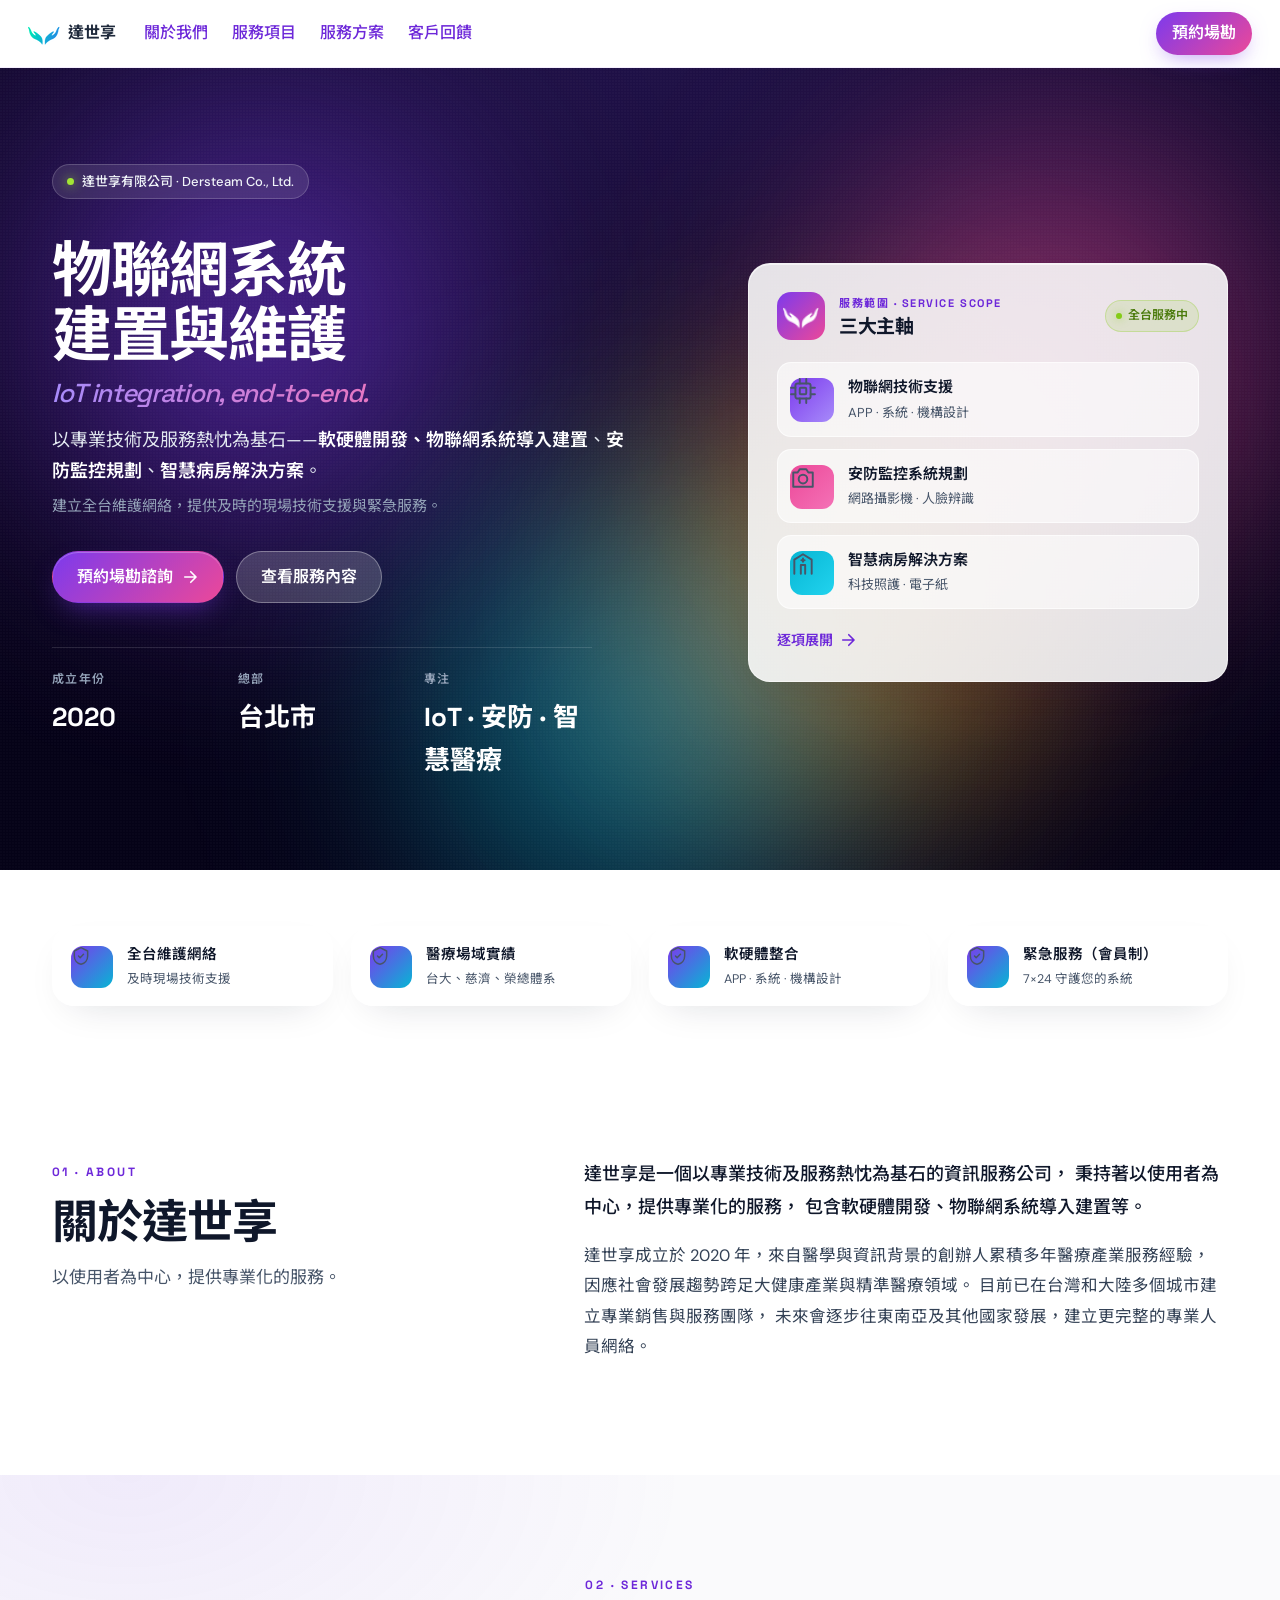
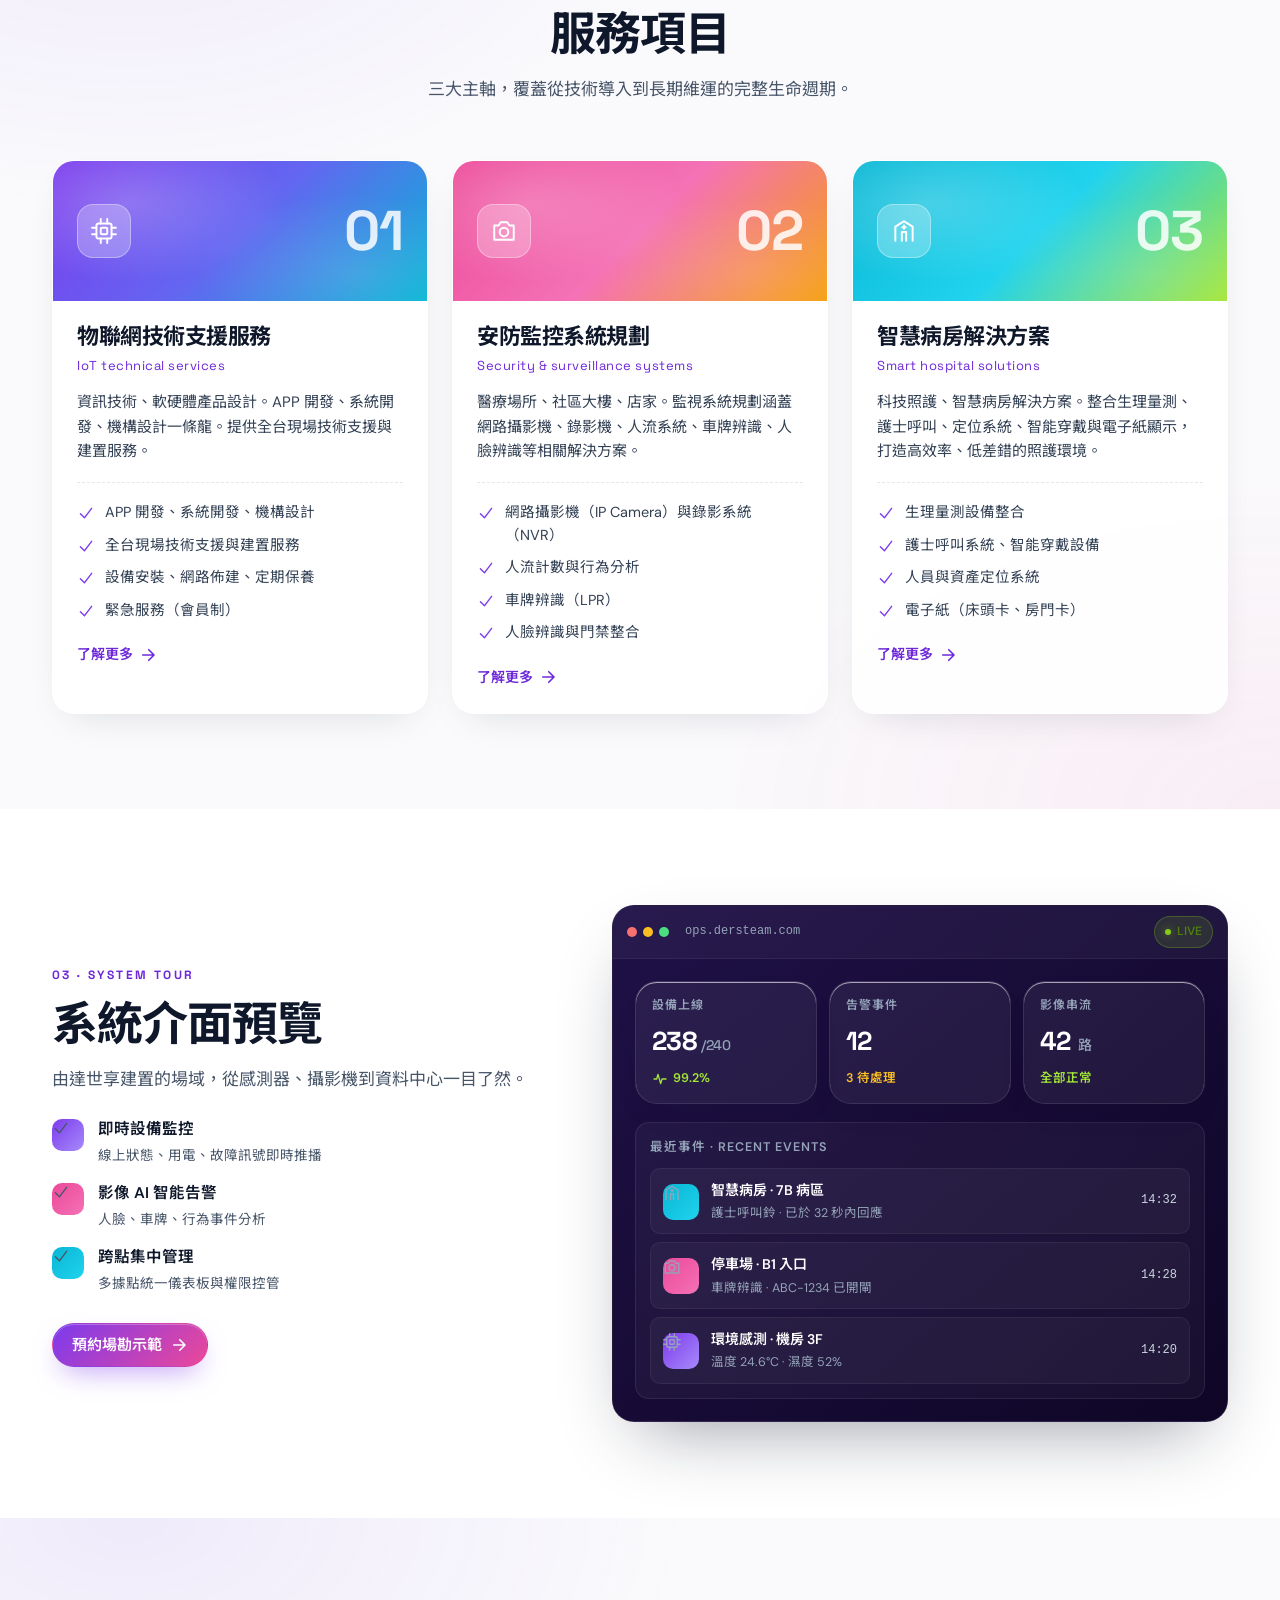
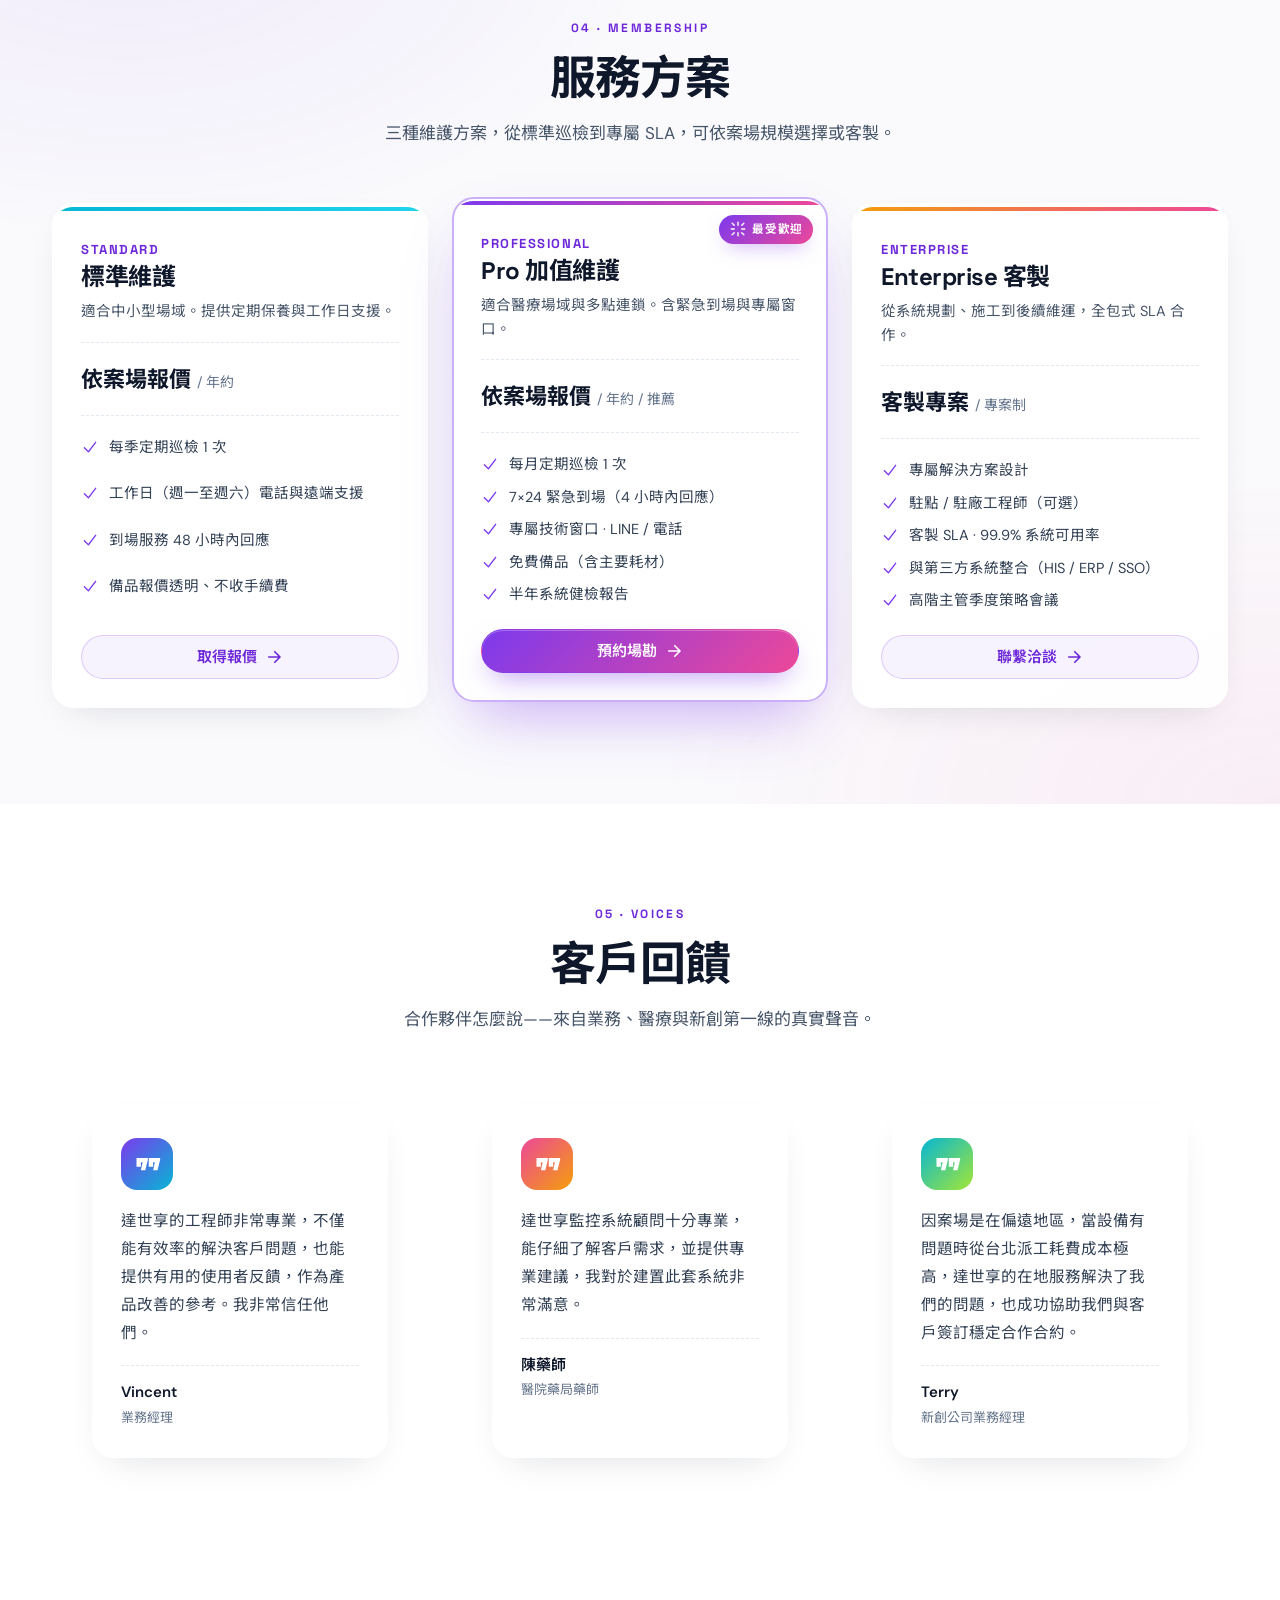
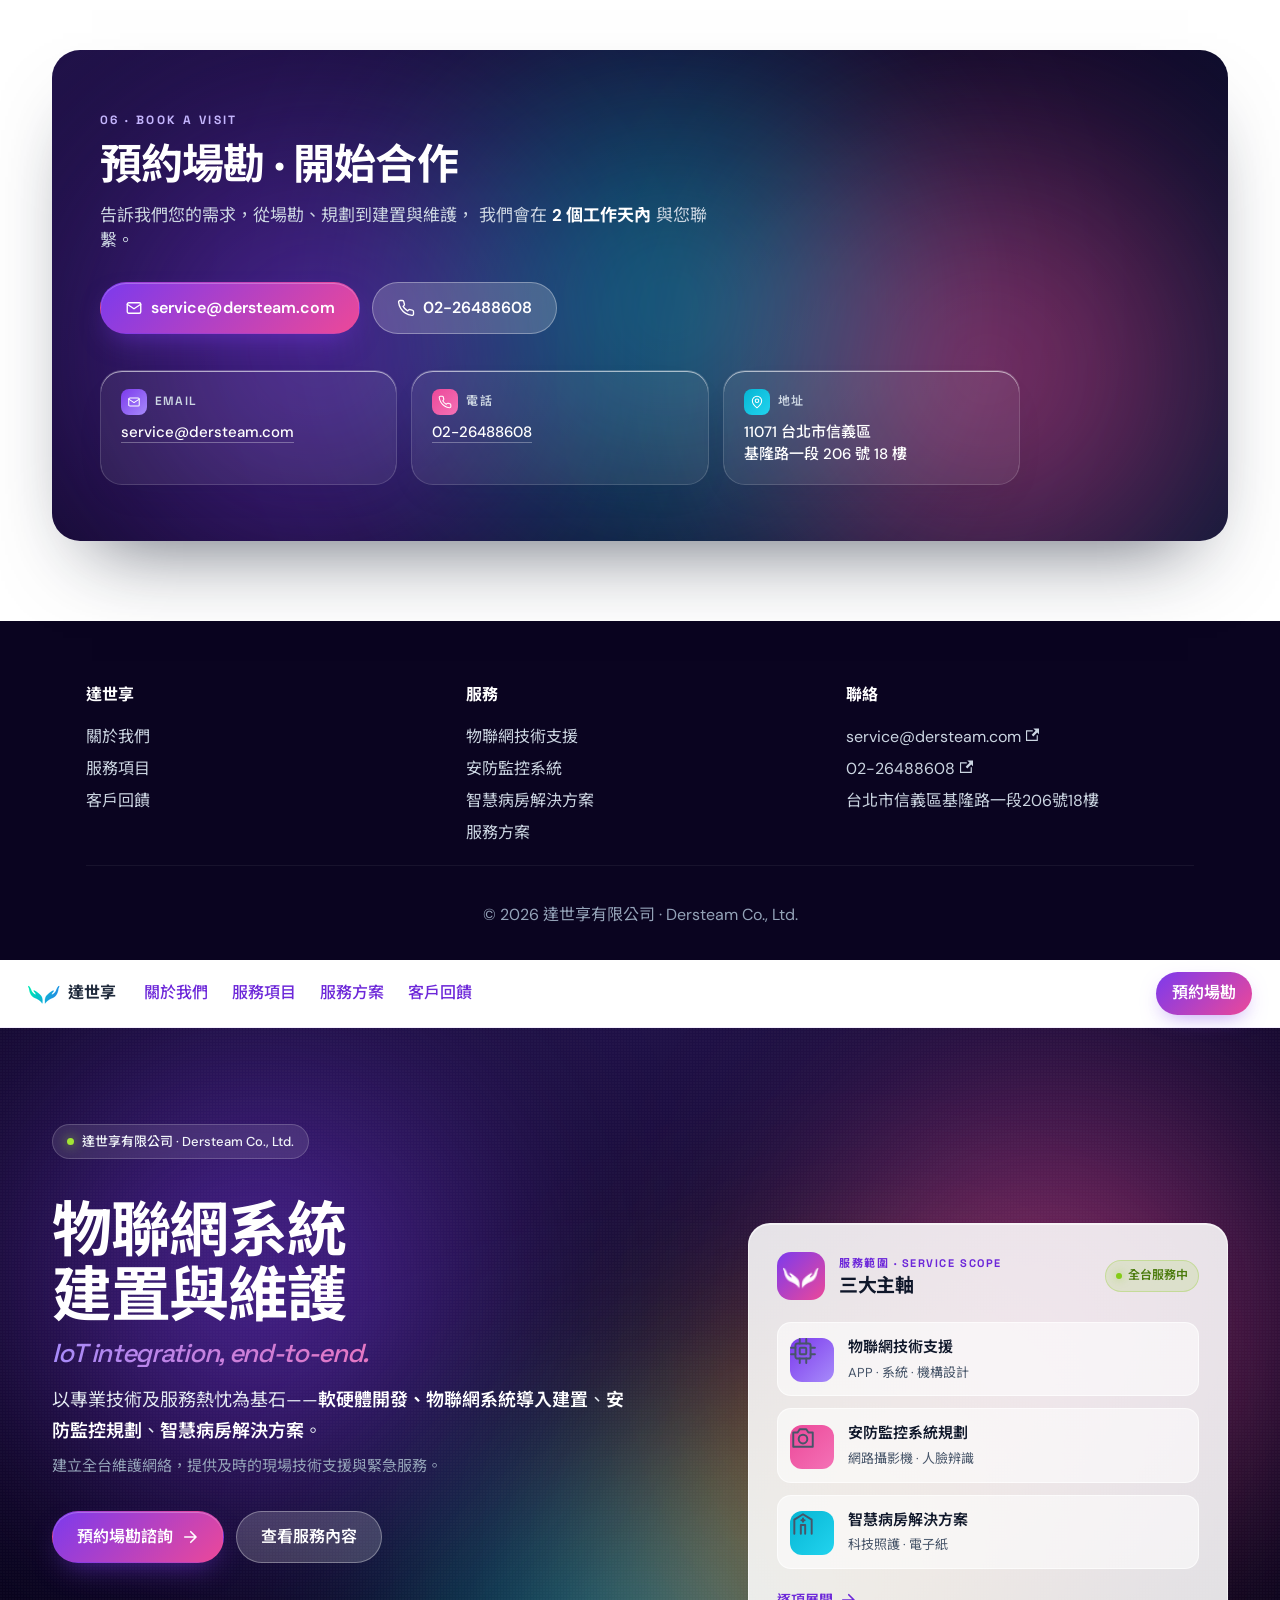
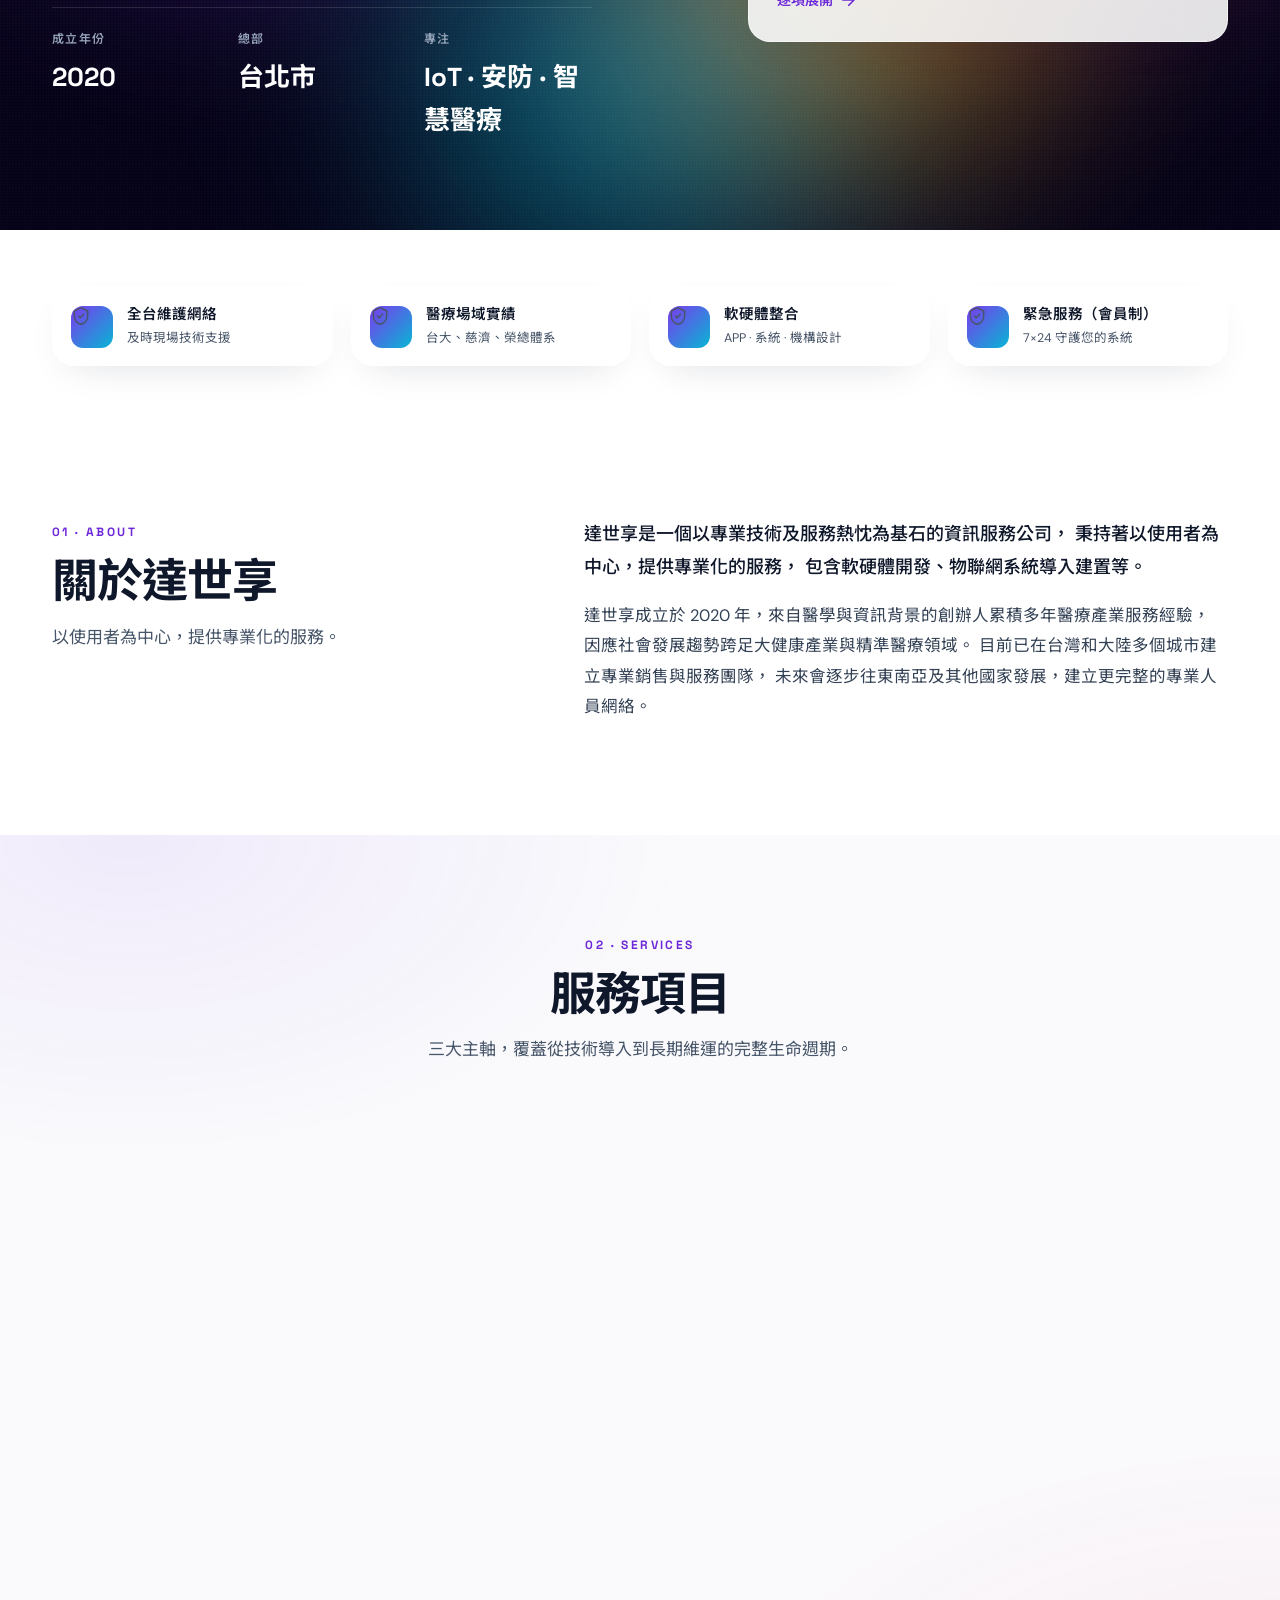
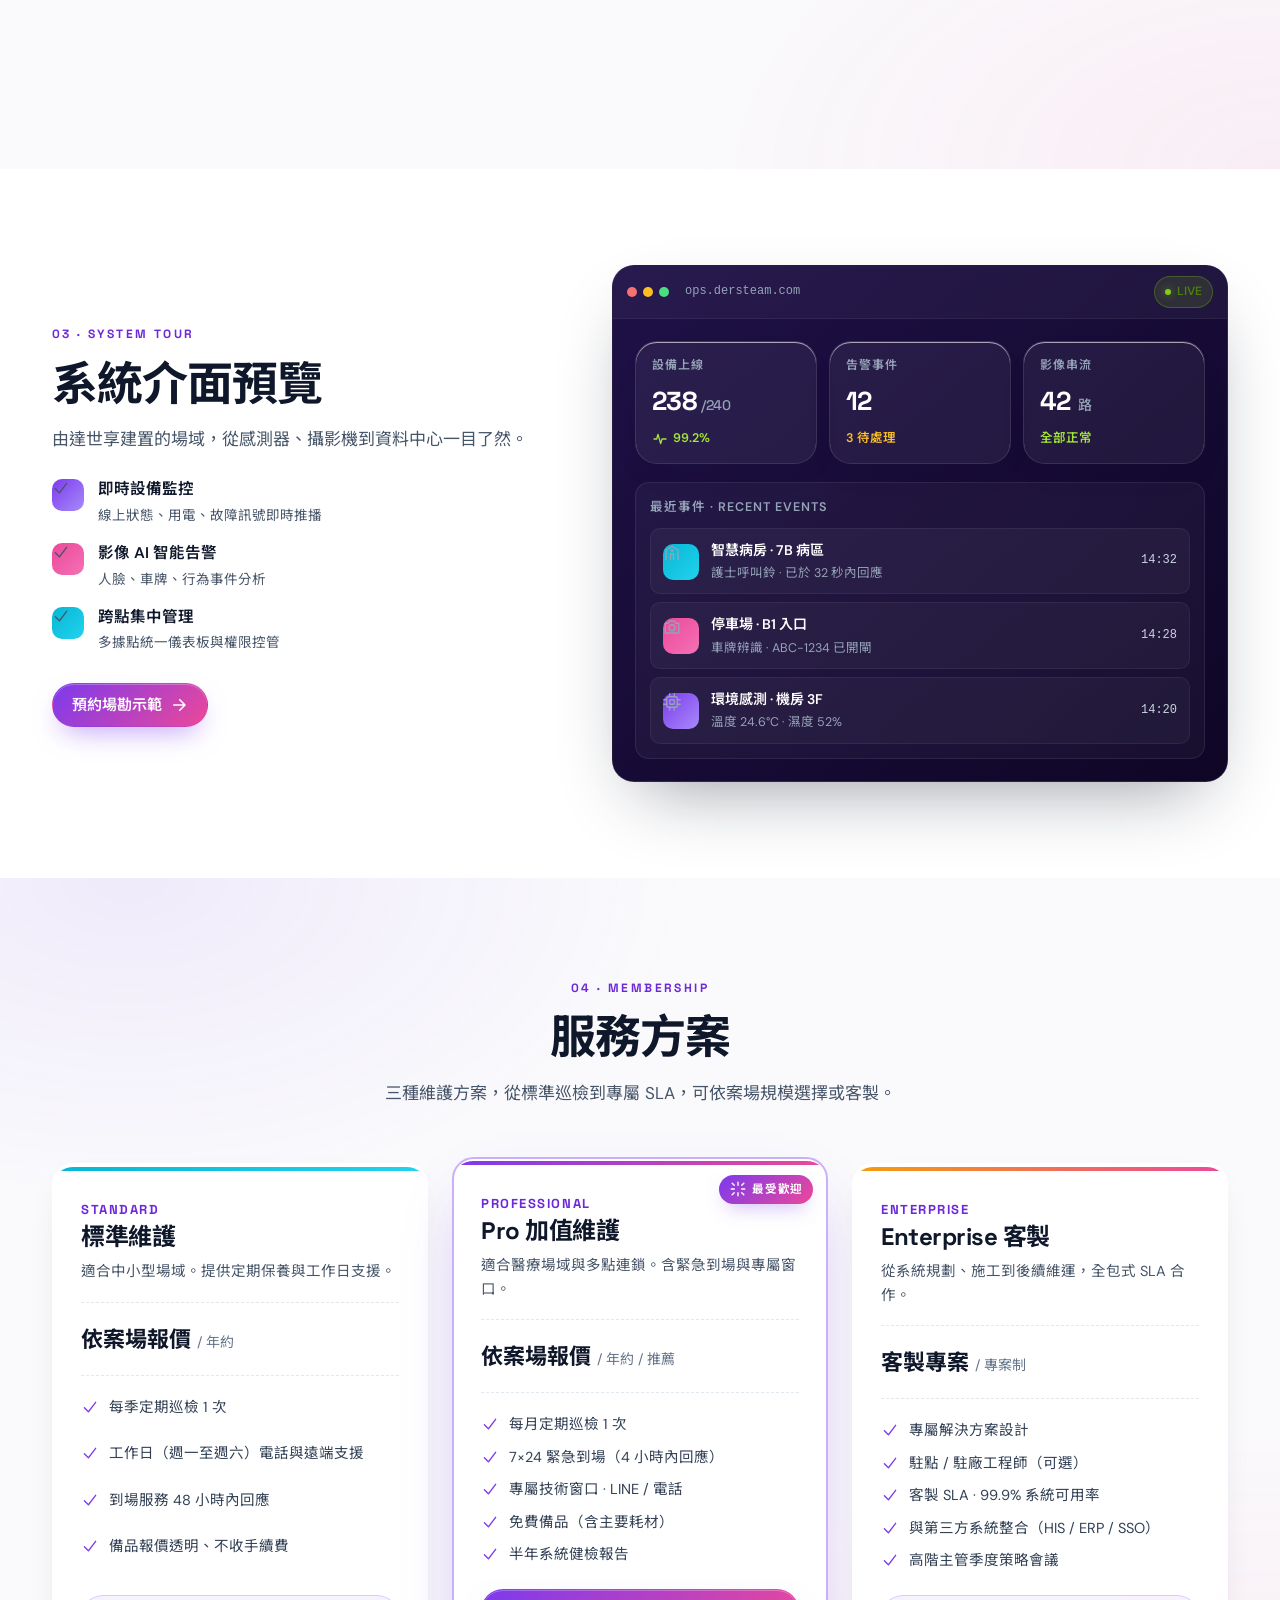
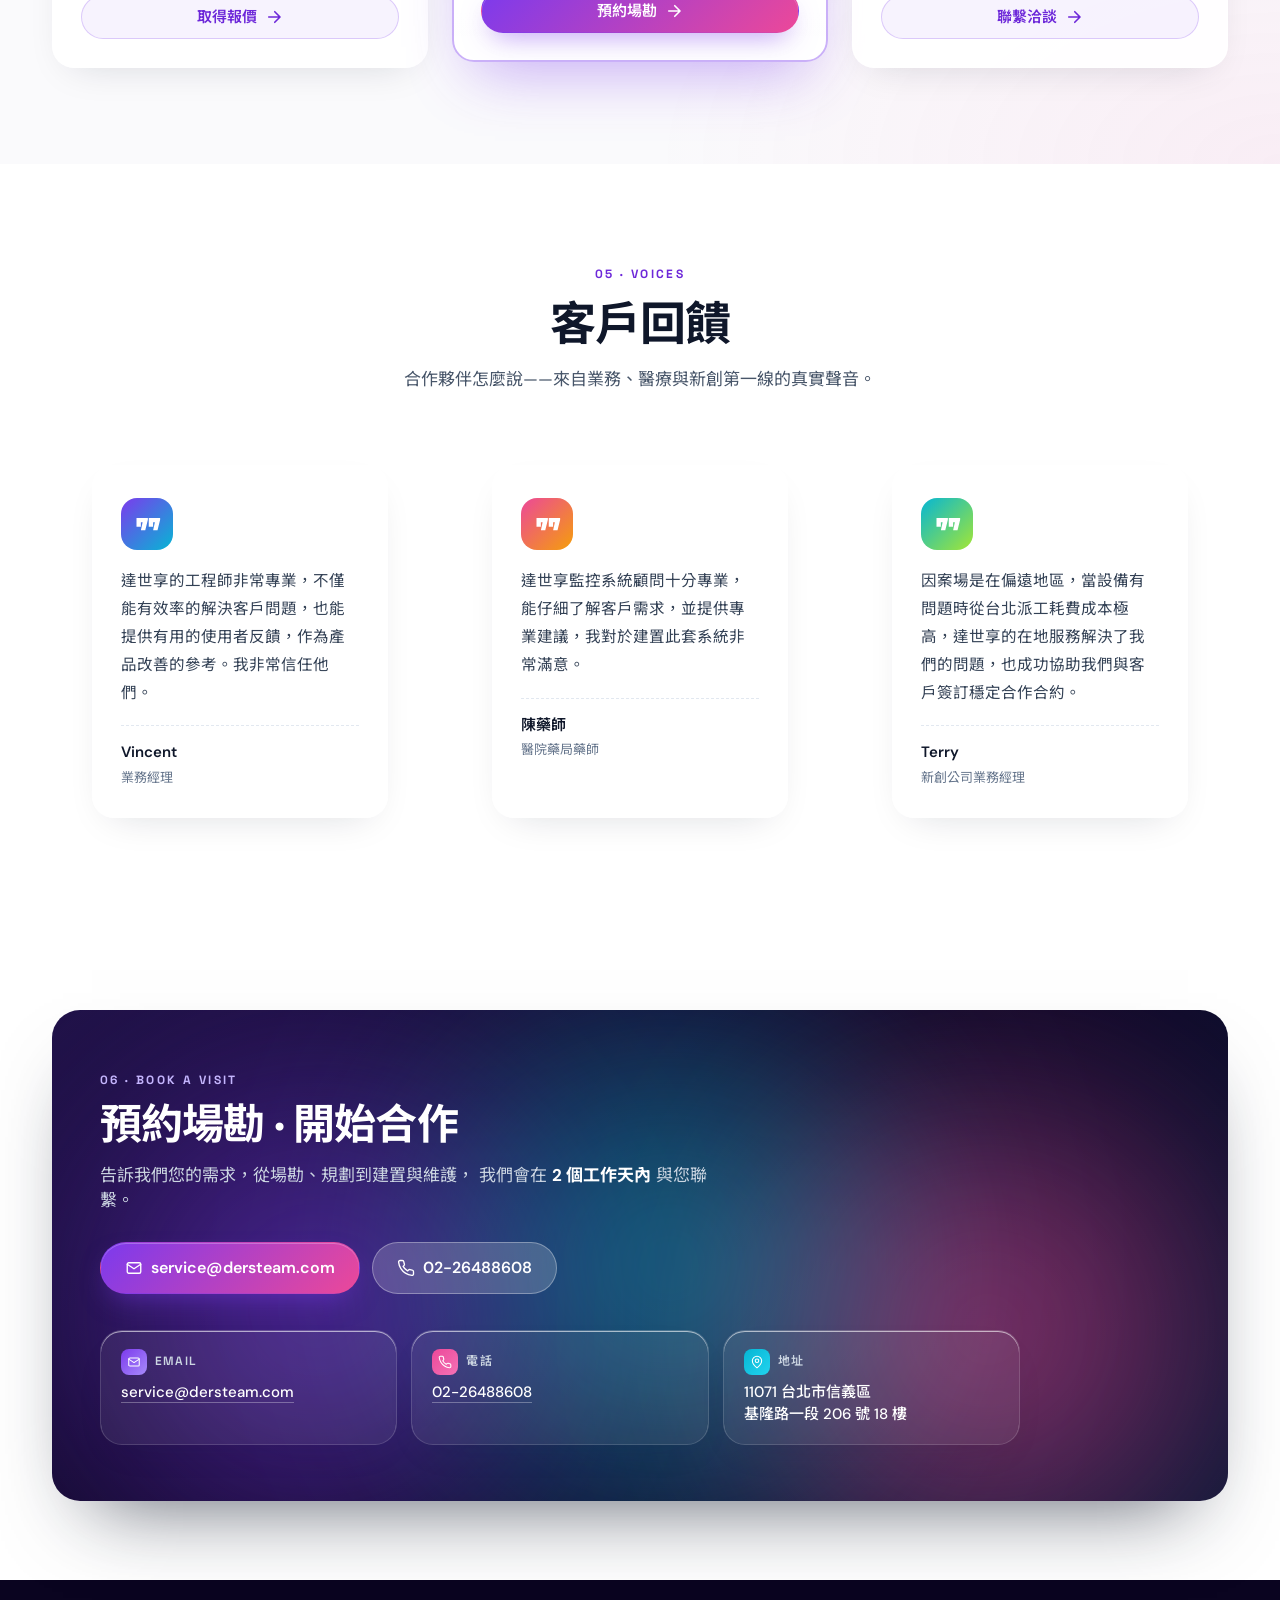
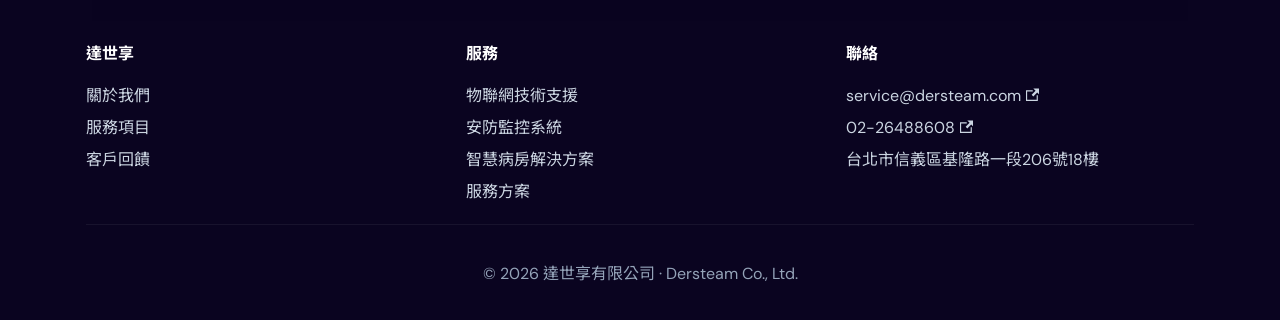
==== commit 5025222e: "deploy: glassmorphism + vibrant rebuild for 達世享 內容沿用 rs-apps/apps/dersteam，視覺改為玻璃卡片 + 深紫黑底 + aurora " ====
--- a/index.html
+++ b/index.html
@@ -1,4 +1,4 @@
-<!doctype html><html lang=zh-Hant dir=ltr class="plugin-pages plugin-id-default" data-has-hydrated=false><head><meta charset=UTF-8><meta name=generator content="Docusaurus v3.10.1"><title data-rh=true>極光旅遊 Aurora Voyages</title><meta data-rh=true name=viewport content="width=device-width, initial-scale=1.0"/><meta data-rh=true name=twitter:card content=summary_large_image /><meta data-rh=true property=og:image content=https://dersteam.github.io/assets/logo.png /><meta data-rh=true name=twitter:image content=https://dersteam.github.io/assets/logo.png /><meta data-rh=true property=og:url content=https://dersteam.github.io/ /><meta data-rh=true property=og:locale content=zh_Hant /><meta data-rh=true name=docusaurus_locale content=zh-Hant /><meta data-rh=true name=docusaurus_tag content=default /><meta data-rh=true name=docsearch:language content=zh-Hant /><meta data-rh=true name=docsearch:docusaurus_tag content=default /><meta data-rh=true property=og:title content="極光旅遊 Aurora Voyages"/><meta data-rh=true name=description content="極光旅遊 Aurora Voyages — 由旅遊規劃師為您打造一段不可複製的旅程。冰島極光、巴塔哥尼亞冰川、京都櫻花、聖托里尼、峇里島、摩洛哥沙漠……"/><meta data-rh=true property=og:description content="極光旅遊 Aurora Voyages — 由旅遊規劃師為您打造一段不可複製的旅程。冰島極光、巴塔哥尼亞冰川、京都櫻花、聖托里尼、峇里島、摩洛哥沙漠……"/><link data-rh=true rel=icon href=/assets/favicon.ico /><link data-rh=true rel=canonical href=https://dersteam.github.io/ /><link data-rh=true rel=alternate href=https://dersteam.github.io/ hreflang=zh-Hant /><link data-rh=true rel=alternate href=https://dersteam.github.io/ hreflang=x-default /><script data-rh=true>document.addEventListener("DOMContentLoaded",function(){void 0===window.docusaurus&&insertBanner()});function insertBanner(){var n=document.createElement("div");n.id="__docusaurus-base-url-issue-banner-container",n.innerHTML='\n<div id="__docusaurus-base-url-issue-banner" style="border: thick solid red; background-color: rgb(255, 230, 179); margin: 20px; padding: 20px; font-size: 20px;">\n   <p style="font-weight: bold; font-size: 30px;">Your Docusaurus site did not load properly.</p>\n   <p>A very common reason is a wrong site <a href="https://docusaurus.io/docs/docusaurus.config.js/#baseUrl" style="font-weight: bold;">baseUrl configuration</a>.</p>\n   <p>Current configured baseUrl = <span style="font-weight: bold; color: red;">/</span>  (default value)</p>\n   <p>We suggest trying baseUrl = <span id="__docusaurus-base-url-issue-banner-suggestion-container" style="font-weight: bold; color: green;"></span></p>\n</div>\n',document.body.prepend(n);var e=document.getElementById("__docusaurus-base-url-issue-banner-suggestion-container"),s=window.location.pathname;e.innerHTML="/"===s.substr(-1)?s:s+"/"}</script><script type=application/ld+json>{"@context":"https://schema.org","@graph":[{"@type":"WebSite","description":"看世界的每一道光 · Where every horizon begins","name":"極光旅遊 Aurora Voyages","url":"https://dersteam.github.io"},{"@type":"Organization","logo":"https://dersteam.github.io/assets/logo.png","name":"極光旅遊 Aurora Voyages","url":"https://dersteam.github.io"},{"@type":"WebPage","name":"極光旅遊 Aurora Voyages","url":"https://dersteam.github.io"}]}</script><meta name=description content="極光旅遊 Aurora Voyages — 由旅遊規劃師為您打造一段不可複製的旅程。冰島極光、巴塔哥尼亞冰川、京都櫻花、聖托里尼、峇里島、摩洛哥沙漠。"><meta property=og:title content="極光旅遊 Aurora Voyages｜看世界的每一道光"><meta property=og:description content="由旅遊規劃師為您打造一段不可複製的旅程。48 國、22,000+ 旅人、4.92/5 平均評價。"><meta property=og:type content=website><meta property=og:site_name content="Aurora Voyages"><link rel=icon type=image/png sizes=32x32 href=/assets/favicon-32.png><link rel=icon type=image/png sizes=192x192 href=/assets/favicon-192.png><link rel=apple-touch-icon sizes=180x180 href=/assets/apple-touch-icon.png><link rel=manifest href=/site.webmanifest><link rel=preconnect href=https://fonts.googleapis.com><link rel=preconnect href=https://fonts.gstatic.com crossorigin=anonymous><link rel=stylesheet href="https://fonts.googleapis.com/css2?family=Inter:wght@400;500;600;700;800&family=Noto+Sans+TC:wght@400;500;600;700&family=Noto+Serif+TC:wght@500;600;700&display=swap"><link rel=stylesheet href=/assets/css/styles.220120ea.css /><script src=/assets/js/runtime~main.804883db.js defer></script><script src=/assets/js/main.389fa9d0.js defer></script></head><body><svg style="display: none;"><defs>
+<!doctype html><html lang=zh-Hant dir=ltr class="plugin-pages plugin-id-default" data-has-hydrated=false><head><meta charset=UTF-8><meta name=generator content="Docusaurus v3.10.1"><title data-rh=true>達世享有限公司</title><meta data-rh=true name=viewport content="width=device-width, initial-scale=1.0"/><meta data-rh=true name=twitter:card content=summary_large_image /><meta data-rh=true property=og:image content=https://dersteam.github.io/assets/logo.png /><meta data-rh=true name=twitter:image content=https://dersteam.github.io/assets/logo.png /><meta data-rh=true property=og:url content=https://dersteam.github.io/ /><meta data-rh=true property=og:locale content=zh_Hant /><meta data-rh=true name=docusaurus_locale content=zh-Hant /><meta data-rh=true name=docusaurus_tag content=default /><meta data-rh=true name=docsearch:language content=zh-Hant /><meta data-rh=true name=docsearch:docusaurus_tag content=default /><meta data-rh=true property=og:title content=達世享有限公司 /><meta data-rh=true name=description content=達世享有限公司建立全台維護網絡，提供物聯網技術支援、安防監控系統規劃、智慧病房解決方案，包含設備安裝、網路佈建、定期保養與緊急服務。 /><meta data-rh=true property=og:description content=達世享有限公司建立全台維護網絡，提供物聯網技術支援、安防監控系統規劃、智慧病房解決方案，包含設備安裝、網路佈建、定期保養與緊急服務。 /><link data-rh=true rel=icon href=/assets/favicon.ico /><link data-rh=true rel=canonical href=https://dersteam.github.io/ /><link data-rh=true rel=alternate href=https://dersteam.github.io/ hreflang=zh-Hant /><link data-rh=true rel=alternate href=https://dersteam.github.io/ hreflang=x-default /><script data-rh=true>document.addEventListener("DOMContentLoaded",function(){void 0===window.docusaurus&&insertBanner()});function insertBanner(){var n=document.createElement("div");n.id="__docusaurus-base-url-issue-banner-container",n.innerHTML='\n<div id="__docusaurus-base-url-issue-banner" style="border: thick solid red; background-color: rgb(255, 230, 179); margin: 20px; padding: 20px; font-size: 20px;">\n   <p style="font-weight: bold; font-size: 30px;">Your Docusaurus site did not load properly.</p>\n   <p>A very common reason is a wrong site <a href="https://docusaurus.io/docs/docusaurus.config.js/#baseUrl" style="font-weight: bold;">baseUrl configuration</a>.</p>\n   <p>Current configured baseUrl = <span style="font-weight: bold; color: red;">/</span>  (default value)</p>\n   <p>We suggest trying baseUrl = <span id="__docusaurus-base-url-issue-banner-suggestion-container" style="font-weight: bold; color: green;"></span></p>\n</div>\n',document.body.prepend(n);var e=document.getElementById("__docusaurus-base-url-issue-banner-suggestion-container"),s=window.location.pathname;e.innerHTML="/"===s.substr(-1)?s:s+"/"}</script><script type=application/ld+json>{"@context":"https://schema.org","@graph":[{"@type":"WebSite","description":"物聯網系統建置與維護 · IoT integration & maintenance","name":"達世享有限公司","url":"https://dersteam.github.io"},{"@type":"Organization","logo":"https://dersteam.github.io/assets/logo.png","name":"達世享有限公司","url":"https://dersteam.github.io"},{"@type":"WebPage","name":"達世享有限公司","url":"https://dersteam.github.io"}]}</script><meta name=description content=達世享有限公司建立全台維護網絡，提供物聯網技術支援、安防監控系統規劃、智慧病房解決方案，包含設備安裝、網路佈建、定期保養與緊急服務。><meta property=og:title content="物聯網系統建置與維護 | 達世享有限公司 | 台北市"><meta property=og:description content=達世享有限公司建立全台維護網絡，提供物聯網技術支援、安防監控系統規劃、智慧病房解決方案。><meta property=og:type content=website><meta property=og:site_name content=達世享有限公司><link rel=icon type=image/png sizes=32x32 href=/assets/favicon-32.png><link rel=icon type=image/png sizes=192x192 href=/assets/favicon-192.png><link rel=apple-touch-icon sizes=180x180 href=/assets/apple-touch-icon.png><link rel=manifest href=/site.webmanifest><link rel=preconnect href=https://fonts.googleapis.com><link rel=preconnect href=https://fonts.gstatic.com crossorigin=anonymous><link rel=stylesheet href="https://fonts.googleapis.com/css2?family=DM+Sans:wght@400;500;600;700&family=Space+Grotesk:wght@400;500;600;700&family=Noto+Sans+TC:wght@400;500;600;700&display=swap"><script>!function(e,t){var o="https://app.chatwoot.com",n=e.createElement(t),a=e.getElementsByTagName(t)[0];n.src=o+"/packs/js/sdk.js",n.defer=!0,n.async=!0,a.parentNode.insertBefore(n,a),n.onload=function(){window.chatwootSDK.run({websiteToken:"cHU1HWijQGNqpTXXNYb52sbk",baseUrl:o,locale:"zh_TW"})}}(document,"script")</script><link rel=stylesheet href=/assets/css/styles.1235e3be.css /><script src=/assets/js/runtime~main.ad323e19.js defer></script><script src=/assets/js/main.5304c49c.js defer></script></head><body><svg style="display: none;"><defs>
 <symbol id=theme-svg-external-link viewBox="0 0 24 24"><path fill=currentColor d="M21 13v10h-21v-19h12v2h-10v15h17v-8h2zm3-12h-10.988l4.035 4-6.977 7.07 2.828 2.828 6.977-7.07 4.125 4.172v-11z"/></symbol>
 </defs></svg>
-<script>!function(){var t;document.documentElement.setAttribute("data-theme",t||"light"),document.documentElement.setAttribute("data-theme-choice",t||"light")}(),function(){try{for(var[t,e]of new URLSearchParams(window.location.search).entries())if(t.startsWith("docusaurus-data-")){var a=t.replace("docusaurus-data-","data-");document.documentElement.setAttribute(a,e)}}catch(t){}}()</script><div id=__docusaurus><link rel=preload as=image href=/assets/logo.png /><div role=region aria-label=跳至主要内容><a class=skipToContent_fXgn href=#__docusaurus_skipToContent_fallback>跳至主要内容</a></div><nav aria-label=主導航 class="theme-layout-navbar navbar navbar--fixed-top"><div class=navbar__inner><div class="theme-layout-navbar-left navbar__items"><button aria-label=切換導覽列 aria-expanded=false class="navbar__toggle clean-btn" type=button><svg width=30 height=30 viewBox="0 0 30 30" aria-hidden=true><path stroke=currentColor stroke-linecap=round stroke-miterlimit=10 stroke-width=2 d="M4 7h22M4 15h22M4 23h22"/></svg></button><a class=navbar__brand href=/><div class=navbar__logo><img src=/assets/logo.png alt="極光旅遊 Aurora Voyages" class="themedComponent_mlkZ themedComponent--light_NVdE" height=32 width=32 /><img src=/assets/logo.png alt="極光旅遊 Aurora Voyages" class="themedComponent_mlkZ themedComponent--dark_xIcU" height=32 width=32 /></div><b class="navbar__title text--truncate">Aurora Voyages</b></a><a aria-current=page class="navbar__item navbar__link navbar__link--active" href=/#destinations>目的地 Destinations</a><a aria-current=page class="navbar__item navbar__link navbar__link--active" href=/#booking>預訂 Booking</a><a aria-current=page class="navbar__item navbar__link navbar__link--active" href=/#testimonials>旅人 Voices</a><a aria-current=page class="navbar__item navbar__link navbar__link--active" href=/#planner>規劃師 Planner</a></div><div class="theme-layout-navbar-right navbar__items navbar__items--right"><a aria-current=page class="navbar__item navbar__link navbar-cta navbar__link--active" href=/#planner>開始規劃 / Start</a><div class=navbarSearchContainer_Bca1></div></div></div><div role=presentation class=navbar-sidebar__backdrop></div></nav><div id=__docusaurus_skipToContent_fallback class="theme-layout-main main-wrapper mainWrapper_z2l0"><div class=aurora><section class=hero id=top><div class=aurora-bg aria-hidden=true><div class="aurora-blob aurora-blob-1"></div><div class="aurora-blob aurora-blob-2"></div><div class="aurora-blob aurora-blob-3"></div><div class="aurora-blob aurora-blob-4"></div><div class=aurora-grain></div></div><div class="container hero-grid"><div class=hero-content><p class="eyebrow hero-anim-1"><span class=dot></span><span>2026 Spring · 早鳥行程開放預訂中</span><h1 class="hero-title hero-anim-2"><span class=hero-title-zh>看世界的每一道光</span><span class=hero-title-en>Where every horizon begins.</span></h1><p class="hero-lede hero-anim-3">從<strong>冰島極光</strong>到<strong>巴塔哥尼亞冰川</strong>，從<strong>京都櫻花</strong>到<strong>摩洛哥沙漠</strong>——<br/><span class=muted>由旅遊規劃師為您打造一段不可複製的旅程。</span><div class="hero-cta hero-anim-4"><a href=#planner class="btn btn-primary"><svg viewBox="0 0 24 24" width=22 height=22 fill=none stroke=currentColor stroke-width=1.8 stroke-linecap=round stroke-linejoin=round aria-hidden=true><circle cx=12 cy=12 r=9 /><path d="m15 9-2 5-5 2 2-5 5-2Z"/></svg> 開始規劃我的旅程<svg viewBox="0 0 24 24" width=18 height=18 fill=none stroke=currentColor stroke-width=2.2 stroke-linecap=round stroke-linejoin=round aria-hidden=true><path d="M5 12h14M13 5l7 7-7 7"/></svg></a><a href=#destinations class="btn btn-ghost">探索目的地</a></div><dl class="hero-stats hero-anim-5" aria-label="At a glance"><div><dt>目的地<dd>48<span>+ 國家</span></div><div><dt>旅人<dd>22,000<span>+ 出發</span></div><div><dt>滿意度<dd>4.92<span> / 5</span></div></dl></div><aside class="hero-card hero-anim-6" aria-label=精選行程預覽><div class=trip-card><div class=trip-card-hero role=img aria-label=冰島極光行程封面圖><span class=trip-card-tag><svg viewBox="0 0 24 24" width=16 height=16 fill=currentColor aria-hidden=true><path d="m12 17.3-6.18 3.7 1.64-7.03L2 9.24l7.19-.62L12 2l2.81 6.62L22 9.24l-5.46 4.73L18.18 21z"/></svg> 編輯精選</span><span class=trip-card-price>NT$ <strong>89,800</strong> <small>/ 起</small></span></div><div class=trip-card-body><p class=trip-card-loc><svg viewBox="0 0 24 24" width=16 height=16 fill=none stroke=currentColor stroke-width=2 stroke-linecap=round stroke-linejoin=round aria-hidden=true><path d="M20 10c0 6-8 12-8 12s-8-6-8-12a8 8 0 0 1 16 0Z"/><circle cx=12 cy=10 r=3 /></svg> 冰島 · Iceland<h2 class=trip-card-title>追極光與藍冰洞 8 日深度之旅</h2><ul class=trip-card-meta role=list><li><svg viewBox="0 0 24 24" width=18 height=18 fill=none stroke=currentColor stroke-width=2 stroke-linecap=round stroke-linejoin=round aria-hidden=true><rect x=3 y=4 width=18 height=18 rx=2 /><path d="M16 2v4M8 2v4M3 10h18"/></svg> 2026-11-15 出發<li><svg viewBox="0 0 24 24" width=16 height=16 fill=none stroke=currentColor stroke-width=2 stroke-linecap=round stroke-linejoin=round aria-hidden=true><circle cx=12 cy=12 r=9 /><path d="M12 7v5l3 2"/></svg> 8 天 7 夜</ul><div class=trip-card-foot><div class=trip-card-rating aria-label="評分 4.9 / 5"><svg viewBox="0 0 24 24" width=16 height=16 fill=currentColor aria-hidden=true><path d="m12 17.3-6.18 3.7 1.64-7.03L2 9.24l7.19-.62L12 2l2.81 6.62L22 9.24l-5.46 4.73L18.18 21z"/></svg><svg viewBox="0 0 24 24" width=16 height=16 fill=currentColor aria-hidden=true><path d="m12 17.3-6.18 3.7 1.64-7.03L2 9.24l7.19-.62L12 2l2.81 6.62L22 9.24l-5.46 4.73L18.18 21z"/></svg><svg viewBox="0 0 24 24" width=16 height=16 fill=currentColor aria-hidden=true><path d="m12 17.3-6.18 3.7 1.64-7.03L2 9.24l7.19-.62L12 2l2.81 6.62L22 9.24l-5.46 4.73L18.18 21z"/></svg><svg viewBox="0 0 24 24" width=16 height=16 fill=currentColor aria-hidden=true><path d="m12 17.3-6.18 3.7 1.64-7.03L2 9.24l7.19-.62L12 2l2.81 6.62L22 9.24l-5.46 4.73L18.18 21z"/></svg><svg viewBox="0 0 24 24" width=16 height=16 fill=currentColor aria-hidden=true><path d="m12 17.3-6.18 3.7 1.64-7.03L2 9.24l7.19-.62L12 2l2.81 6.62L22 9.24l-5.46 4.73L18.18 21z"/></svg><span>4.9 (312)</span></div><a href=#destinations class=trip-card-link>查看行程 <svg viewBox="0 0 24 24" width=18 height=18 fill=none stroke=currentColor stroke-width=2.2 stroke-linecap=round stroke-linejoin=round aria-hidden=true><path d="M5 12h14M13 5l7 7-7 7"/></svg></a></div></div></div></aside></div><div class=hero-marquee aria-hidden=true><div class=marquee-track><span>Iceland 冰島<span class=marquee-sep>✦</span></span><span>Patagonia 巴塔哥尼亞<span class=marquee-sep>✦</span></span><span>Kyoto 京都<span class=marquee-sep>✦</span></span><span>Santorini 聖托里尼<span class=marquee-sep>✦</span></span><span>Bali 峇里島<span class=marquee-sep>✦</span></span><span>Marrakech 馬拉喀什<span class=marquee-sep>✦</span></span><span>Lapland 拉普蘭<span class=marquee-sep>✦</span></span><span>Iceland 冰島<span class=marquee-sep>✦</span></span><span>Patagonia 巴塔哥尼亞<span class=marquee-sep>✦</span></span><span>Kyoto 京都<span class=marquee-sep>✦</span></span><span>Santorini 聖托里尼<span class=marquee-sep>✦</span></span><span>Bali 峇里島<span class=marquee-sep>✦</span></span><span>Marrakech 馬拉喀什<span class=marquee-sep>✦</span></span><span>Lapland 拉普蘭<span class=marquee-sep>✦</span></span></div></div></section><section class=trust-strip aria-label=信任憑證><div class=container><ul class=trust-list role=list><li class=trust-item><span class=trust-icon aria-hidden=true><svg viewBox="0 0 24 24" width=20 height=20 fill=none stroke=currentColor stroke-width=1.8 stroke-linecap=round stroke-linejoin=round aria-hidden=true><path d="M12 2 4 6v6c0 5 3.5 9 8 10 4.5-1 8-5 8-10V6l-8-4Z"/><path d="m9 12 2 2 4-4"/></svg></span><div><strong>IATA / ATA 認證</strong><span>Travel Agency #58207</span></div><li class=trust-item><span class=trust-icon aria-hidden=true><svg viewBox="0 0 24 24" width=20 height=20 fill=none stroke=currentColor stroke-width=1.8 stroke-linecap=round stroke-linejoin=round aria-hidden=true><path d="M12 2 4 6v6c0 5 3.5 9 8 10 4.5-1 8-5 8-10V6l-8-4Z"/><path d="m9 12 2 2 4-4"/></svg></span><div><strong>在地嚮導</strong><span>48 國 220+ 合作伙伴</span></div><li class=trust-item><span class=trust-icon aria-hidden=true><svg viewBox="0 0 24 24" width=20 height=20 fill=none stroke=currentColor stroke-width=1.8 stroke-linecap=round stroke-linejoin=round aria-hidden=true><path d="M12 2 4 6v6c0 5 3.5 9 8 10 4.5-1 8-5 8-10V6l-8-4Z"/><path d="m9 12 2 2 4-4"/></svg></span><div><strong>24/7 旅途支援</strong><span>WhatsApp · Line · 電話</span></div><li class=trust-item><span class=trust-icon aria-hidden=true><svg viewBox="0 0 24 24" width=20 height=20 fill=none stroke=currentColor stroke-width=1.8 stroke-linecap=round stroke-linejoin=round aria-hidden=true><path d="M12 2 4 6v6c0 5 3.5 9 8 10 4.5-1 8-5 8-10V6l-8-4Z"/><path d="m9 12 2 2 4-4"/></svg></span><div><strong>彈性退改</strong><span>出發 30 日前免費取消</span></div></ul></div></section><section class=section id=destinations aria-labelledby=dest-title><div class=container><header class="section-header section-header-center"><p class=section-eyebrow>01 · Destinations<h2 id=dest-title class=section-title>本季精選目的地</h2><p class=section-sub>每一段旅程，由旅遊規劃師親自踩點、設計、跟進。</header><div class=dest-grid><article class="dest-card reveal-up" style="--accent:linear-gradient(135deg, #1E3A8A 0%, #5B21B6 40%, #14B8A6 100%);--reveal-delay:0ms"><div class=dest-card-image aria-hidden=true><span class=dest-card-tag>極光季 · Aurora</span></div><div class=dest-card-body><p class=dest-card-region><svg viewBox="0 0 24 24" width=16 height=16 fill=none stroke=currentColor stroke-width=2 stroke-linecap=round stroke-linejoin=round aria-hidden=true><path d="M20 10c0 6-8 12-8 12s-8-6-8-12a8 8 0 0 1 16 0Z"/><circle cx=12 cy=10 r=3 /></svg>冰島 · Iceland<h3 class=dest-card-title>極光與藍冰洞</h3><p class=dest-card-sub>Hunting the Northern Lights<ul class=dest-card-meta role=list><li><svg viewBox="0 0 24 24" width=16 height=16 fill=none stroke=currentColor stroke-width=2 stroke-linecap=round stroke-linejoin=round aria-hidden=true><circle cx=12 cy=12 r=9 /><path d="M12 7v5l3 2"/></svg>8 天 7 夜<li class=dest-card-rating aria-label="評分 4.9 滿分 5，共 312 則評論"><svg viewBox="0 0 24 24" width=16 height=16 fill=currentColor aria-hidden=true><path d="m12 17.3-6.18 3.7 1.64-7.03L2 9.24l7.19-.62L12 2l2.81 6.62L22 9.24l-5.46 4.73L18.18 21z"/></svg>4.9<span class=dest-card-reviews>(<!-- -->312<!-- -->)</span></ul><div class=dest-card-foot><p class=dest-card-price><span class=dest-card-price-from>起</span><strong>NT$ 89,800</strong><span class=dest-card-price-sub>/ 人</span></p><a href=#planner class="btn btn-card" aria-label="查看 極光與藍冰洞 行程">查看行程 <svg viewBox="0 0 24 24" width=18 height=18 fill=none stroke=currentColor stroke-width=2.2 stroke-linecap=round stroke-linejoin=round aria-hidden=true><path d="M5 12h14M13 5l7 7-7 7"/></svg></a></div></div></article><article class="dest-card reveal-up" style="--accent:linear-gradient(135deg, #EA580C 0%, #DB2777 50%, #7C3AED 100%);--reveal-delay:80ms"><div class=dest-card-image aria-hidden=true><span class=dest-card-tag>探險 · Adventure</span></div><div class=dest-card-body><p class=dest-card-region><svg viewBox="0 0 24 24" width=16 height=16 fill=none stroke=currentColor stroke-width=2 stroke-linecap=round stroke-linejoin=round aria-hidden=true><path d="M20 10c0 6-8 12-8 12s-8-6-8-12a8 8 0 0 1 16 0Z"/><circle cx=12 cy=10 r=3 /></svg>阿根廷 · Patagonia<h3 class=dest-card-title>火地島冰川徒步</h3><p class=dest-card-sub>Glaciers at the end of the world<ul class=dest-card-meta role=list><li><svg viewBox="0 0 24 24" width=16 height=16 fill=none stroke=currentColor stroke-width=2 stroke-linecap=round stroke-linejoin=round aria-hidden=true><circle cx=12 cy=12 r=9 /><path d="M12 7v5l3 2"/></svg>10 天 8 夜<li class=dest-card-rating aria-label="評分 4.8 滿分 5，共 178 則評論"><svg viewBox="0 0 24 24" width=16 height=16 fill=currentColor aria-hidden=true><path d="m12 17.3-6.18 3.7 1.64-7.03L2 9.24l7.19-.62L12 2l2.81 6.62L22 9.24l-5.46 4.73L18.18 21z"/></svg>4.8<span class=dest-card-reviews>(<!-- -->178<!-- -->)</span></ul><div class=dest-card-foot><p class=dest-card-price><span class=dest-card-price-from>起</span><strong>NT$ 132,500</strong><span class=dest-card-price-sub>/ 人</span></p><a href=#planner class="btn btn-card" aria-label="查看 火地島冰川徒步 行程">查看行程 <svg viewBox="0 0 24 24" width=18 height=18 fill=none stroke=currentColor stroke-width=2.2 stroke-linecap=round stroke-linejoin=round aria-hidden=true><path d="M5 12h14M13 5l7 7-7 7"/></svg></a></div></div></article><article class="dest-card reveal-up" style="--accent:linear-gradient(135deg, #F472B6 0%, #FB7185 45%, #FBBF24 100%);--reveal-delay:160ms"><div class=dest-card-image aria-hidden=true><span class=dest-card-tag>春櫻 · Sakura</span></div><div class=dest-card-body><p class=dest-card-region><svg viewBox="0 0 24 24" width=16 height=16 fill=none stroke=currentColor stroke-width=2 stroke-linecap=round stroke-linejoin=round aria-hidden=true><path d="M20 10c0 6-8 12-8 12s-8-6-8-12a8 8 0 0 1 16 0Z"/><circle cx=12 cy=10 r=3 /></svg>日本 · Kyoto<h3 class=dest-card-title>京都櫻花季私旅</h3><p class=dest-card-sub>Sakura season, slowly<ul class=dest-card-meta role=list><li><svg viewBox="0 0 24 24" width=16 height=16 fill=none stroke=currentColor stroke-width=2 stroke-linecap=round stroke-linejoin=round aria-hidden=true><circle cx=12 cy=12 r=9 /><path d="M12 7v5l3 2"/></svg>6 天 5 夜<li class=dest-card-rating aria-label="評分 4.9 滿分 5，共 524 則評論"><svg viewBox="0 0 24 24" width=16 height=16 fill=currentColor aria-hidden=true><path d="m12 17.3-6.18 3.7 1.64-7.03L2 9.24l7.19-.62L12 2l2.81 6.62L22 9.24l-5.46 4.73L18.18 21z"/></svg>4.9<span class=dest-card-reviews>(<!-- -->524<!-- -->)</span></ul><div class=dest-card-foot><p class=dest-card-price><span class=dest-card-price-from>起</span><strong>NT$ 56,800</strong><span class=dest-card-price-sub>/ 人</span></p><a href=#planner class="btn btn-card" aria-label="查看 京都櫻花季私旅 行程">查看行程 <svg viewBox="0 0 24 24" width=18 height=18 fill=none stroke=currentColor stroke-width=2.2 stroke-linecap=round stroke-linejoin=round aria-hidden=true><path d="M5 12h14M13 5l7 7-7 7"/></svg></a></div></div></article><article class="dest-card reveal-up" style="--accent:linear-gradient(135deg, #0EA5E9 0%, #06B6D4 50%, #22D3EE 100%);--reveal-delay:240ms"><div class=dest-card-image aria-hidden=true><span class=dest-card-tag>蜜月 · Honeymoon</span></div><div class=dest-card-body><p class=dest-card-region><svg viewBox="0 0 24 24" width=16 height=16 fill=none stroke=currentColor stroke-width=2 stroke-linecap=round stroke-linejoin=round aria-hidden=true><path d="M20 10c0 6-8 12-8 12s-8-6-8-12a8 8 0 0 1 16 0Z"/><circle cx=12 cy=10 r=3 /></svg>希臘 · Santorini<h3 class=dest-card-title>愛琴海跳島 14 日</h3><p class=dest-card-sub>Whitewashed villages and blue seas<ul class=dest-card-meta role=list><li><svg viewBox="0 0 24 24" width=16 height=16 fill=none stroke=currentColor stroke-width=2 stroke-linecap=round stroke-linejoin=round aria-hidden=true><circle cx=12 cy=12 r=9 /><path d="M12 7v5l3 2"/></svg>14 天 12 夜<li class=dest-card-rating aria-label="評分 4.7 滿分 5，共 263 則評論"><svg viewBox="0 0 24 24" width=16 height=16 fill=currentColor aria-hidden=true><path d="m12 17.3-6.18 3.7 1.64-7.03L2 9.24l7.19-.62L12 2l2.81 6.62L22 9.24l-5.46 4.73L18.18 21z"/></svg>4.7<span class=dest-card-reviews>(<!-- -->263<!-- -->)</span></ul><div class=dest-card-foot><p class=dest-card-price><span class=dest-card-price-from>起</span><strong>NT$ 98,400</strong><span class=dest-card-price-sub>/ 人</span></p><a href=#planner class="btn btn-card" aria-label="查看 愛琴海跳島 14 日 行程">查看行程 <svg viewBox="0 0 24 24" width=18 height=18 fill=none stroke=currentColor stroke-width=2.2 stroke-linecap=round stroke-linejoin=round aria-hidden=true><path d="M5 12h14M13 5l7 7-7 7"/></svg></a></div></div></article><article class="dest-card reveal-up" style="--accent:linear-gradient(135deg, #10B981 0%, #14B8A6 50%, #06B6D4 100%);--reveal-delay:320ms"><div class=dest-card-image aria-hidden=true><span class=dest-card-tag>渡假 · Resort</span></div><div class=dest-card-body><p class=dest-card-region><svg viewBox="0 0 24 24" width=16 height=16 fill=none stroke=currentColor stroke-width=2 stroke-linecap=round stroke-linejoin=round aria-hidden=true><path d="M20 10c0 6-8 12-8 12s-8-6-8-12a8 8 0 0 1 16 0Z"/><circle cx=12 cy=10 r=3 /></svg>印尼 · Bali<h3 class=dest-card-title>峇里島隱世 villa</h3><p class=dest-card-sub>Where rice fields meet the sea<ul class=dest-card-meta role=list><li><svg viewBox="0 0 24 24" width=16 height=16 fill=none stroke=currentColor stroke-width=2 stroke-linecap=round stroke-linejoin=round aria-hidden=true><circle cx=12 cy=12 r=9 /><path d="M12 7v5l3 2"/></svg>7 天 6 夜<li class=dest-card-rating aria-label="評分 4.8 滿分 5，共 481 則評論"><svg viewBox="0 0 24 24" width=16 height=16 fill=currentColor aria-hidden=true><path d="m12 17.3-6.18 3.7 1.64-7.03L2 9.24l7.19-.62L12 2l2.81 6.62L22 9.24l-5.46 4.73L18.18 21z"/></svg>4.8<span class=dest-card-reviews>(<!-- -->481<!-- -->)</span></ul><div class=dest-card-foot><p class=dest-card-price><span class=dest-card-price-from>起</span><strong>NT$ 42,900</strong><span class=dest-card-price-sub>/ 人</span></p><a href=#planner class="btn btn-card" aria-label="查看 峇里島隱世 villa 行程">查看行程 <svg viewBox="0 0 24 24" width=18 height=18 fill=none stroke=currentColor stroke-width=2.2 stroke-linecap=round stroke-linejoin=round aria-hidden=true><path d="M5 12h14M13 5l7 7-7 7"/></svg></a></div></div></article><article class="dest-card reveal-up" style="--accent:linear-gradient(135deg, #DC2626 0%, #F59E0B 55%, #FBBF24 100%);--reveal-delay:400ms"><div class=dest-card-image aria-hidden=true><span class=dest-card-tag>文化 · Culture</span></div><div class=dest-card-body><p class=dest-card-region><svg viewBox="0 0 24 24" width=16 height=16 fill=none stroke=currentColor stroke-width=2 stroke-linecap=round stroke-linejoin=round aria-hidden=true><path d="M20 10c0 6-8 12-8 12s-8-6-8-12a8 8 0 0 1 16 0Z"/><circle cx=12 cy=10 r=3 /></svg>摩洛哥 · Morocco<h3 class=dest-card-title>撒哈拉沙漠星空夜</h3><p class=dest-card-sub>Dunes, tea, silence, stars<ul class=dest-card-meta role=list><li><svg viewBox="0 0 24 24" width=16 height=16 fill=none stroke=currentColor stroke-width=2 stroke-linecap=round stroke-linejoin=round aria-hidden=true><circle cx=12 cy=12 r=9 /><path d="M12 7v5l3 2"/></svg>9 天 7 夜<li class=dest-card-rating aria-label="評分 4.9 滿分 5，共 209 則評論"><svg viewBox="0 0 24 24" width=16 height=16 fill=currentColor aria-hidden=true><path d="m12 17.3-6.18 3.7 1.64-7.03L2 9.24l7.19-.62L12 2l2.81 6.62L22 9.24l-5.46 4.73L18.18 21z"/></svg>4.9<span class=dest-card-reviews>(<!-- -->209<!-- -->)</span></ul><div class=dest-card-foot><p class=dest-card-price><span class=dest-card-price-from>起</span><strong>NT$ 78,600</strong><span class=dest-card-price-sub>/ 人</span></p><a href=#planner class="btn btn-card" aria-label="查看 撒哈拉沙漠星空夜 行程">查看行程 <svg viewBox="0 0 24 24" width=18 height=18 fill=none stroke=currentColor stroke-width=2.2 stroke-linecap=round stroke-linejoin=round aria-hidden=true><path d="M5 12h14M13 5l7 7-7 7"/></svg></a></div></div></article></div><div class=dest-foot><a href=#planner class="btn btn-ghost">找不到想去的地方？讓規劃師為您客製 <svg viewBox="0 0 24 24" width=18 height=18 fill=none stroke=currentColor stroke-width=2.2 stroke-linecap=round stroke-linejoin=round aria-hidden=true><path d="M5 12h14M13 5l7 7-7 7"/></svg></a></div></div></section><section class="section section-alt" id=booking aria-labelledby=booking-title><div class="container booking-grid"><header class=booking-intro><p class=section-eyebrow>02 · Booking<h2 id=booking-title class=section-title>透明、可預期的預訂流程</h2><p class=section-sub>所有費用一次列清楚——沒有隱藏附加、沒有刷卡手續費。<ul class=booking-features role=list><li><span class=booking-feature-ic aria-hidden=true><svg viewBox="0 0 20 20" width=16 height=16 fill=currentColor aria-hidden=true><path fill-rule=evenodd d="M16.7 4.15a.75.75 0 0 1 .15 1.05l-8 10.5a.75.75 0 0 1-1.13.08L3.22 11.3a.75.75 0 0 1 1.06-1.06l3.9 3.89 7.48-9.82a.75.75 0 0 1 1.05-.15Z" clip-rule=evenodd /></svg></span> 線上即時確認，5 分鐘內收到行程預覽<li><span class=booking-feature-ic aria-hidden=true><svg viewBox="0 0 20 20" width=16 height=16 fill=currentColor aria-hidden=true><path fill-rule=evenodd d="M16.7 4.15a.75.75 0 0 1 .15 1.05l-8 10.5a.75.75 0 0 1-1.13.08L3.22 11.3a.75.75 0 0 1 1.06-1.06l3.9 3.89 7.48-9.82a.75.75 0 0 1 1.05-.15Z" clip-rule=evenodd /></svg></span> 出發 30 日前免費取消、彈性改期<li><span class=booking-feature-ic aria-hidden=true><svg viewBox="0 0 20 20" width=16 height=16 fill=currentColor aria-hidden=true><path fill-rule=evenodd d="M16.7 4.15a.75.75 0 0 1 .15 1.05l-8 10.5a.75.75 0 0 1-1.13.08L3.22 11.3a.75.75 0 0 1 1.06-1.06l3.9 3.89 7.48-9.82a.75.75 0 0 1 1.05-.15Z" clip-rule=evenodd /></svg></span> 旅遊險、簽證代辦一站搞定<li><span class=booking-feature-ic aria-hidden=true><svg viewBox="0 0 20 20" width=16 height=16 fill=currentColor aria-hidden=true><path fill-rule=evenodd d="M16.7 4.15a.75.75 0 0 1 .15 1.05l-8 10.5a.75.75 0 0 1-1.13.08L3.22 11.3a.75.75 0 0 1 1.06-1.06l3.9 3.89 7.48-9.82a.75.75 0 0 1 1.05-.15Z" clip-rule=evenodd /></svg></span> 旅程中 24/7 即時客服</ul><a href=#planner class="btn btn-primary"><svg viewBox="0 0 24 24" width=18 height=18 fill=none stroke=currentColor stroke-width=1.8 stroke-linecap=round stroke-linejoin=round aria-hidden=true><path d="m2 16 20-7-7 20-3-9-10-4Z"/></svg> 立即預訂<svg viewBox="0 0 24 24" width=18 height=18 fill=none stroke=currentColor stroke-width=2.2 stroke-linecap=round stroke-linejoin=round aria-hidden=true><path d="M5 12h14M13 5l7 7-7 7"/></svg></a></header><div class="booking-mock reveal-zoom" aria-label=預訂介面預覽><div class=booking-mock-bar aria-hidden=true><span class="bm-dot bm-dot-red"></span><span class="bm-dot bm-dot-yellow"></span><span class="bm-dot bm-dot-green"></span><span class=bm-title>book.aurora-voyages.tw</span></div><div class=booking-mock-body><div class=booking-stepper role=list aria-label=預訂步驟><span class="step step-done"><svg viewBox="0 0 20 20" width=16 height=16 fill=currentColor aria-hidden=true><path fill-rule=evenodd d="M16.7 4.15a.75.75 0 0 1 .15 1.05l-8 10.5a.75.75 0 0 1-1.13.08L3.22 11.3a.75.75 0 0 1 1.06-1.06l3.9 3.89 7.48-9.82a.75.75 0 0 1 1.05-.15Z" clip-rule=evenodd /></svg> 行程</span><span class=step-sep aria-hidden=true></span><span class="step step-active"><span class=step-dot></span> 旅客</span><span class=step-sep aria-hidden=true></span><span class="step step-todo">付款</span></div><h3 class=booking-mock-trip>冰島｜追極光與藍冰洞 8 日</h3><p class=booking-mock-dates><svg viewBox="0 0 24 24" width=18 height=18 fill=none stroke=currentColor stroke-width=2 stroke-linecap=round stroke-linejoin=round aria-hidden=true><rect x=3 y=4 width=18 height=18 rx=2 /><path d="M16 2v4M8 2v4M3 10h18"/></svg> 2026-11-15 → 2026-11-22<dl class=booking-mock-price><div><dt>基本行程 × 2 人<dd>NT$ 179,600</div><div><dt>旅遊險 (升等)<dd>NT$ 4,200</div><div><dt>早鳥折扣<dd class=discount>- NT$ 12,000</div><div class=total><dt>小計<dd>NT$ 171,800</div></dl><div class=booking-mock-cta><button type=button class="btn btn-secondary" aria-label=存到我的願望清單><svg viewBox="0 0 24 24" width=20 height=20 fill=none stroke=currentColor stroke-width=1.8 stroke-linecap=round stroke-linejoin=round aria-hidden=true><path d="M20.84 4.61a5.5 5.5 0 0 0-7.78 0L12 5.67l-1.06-1.06a5.5 5.5 0 0 0-7.78 7.78L12 21.23l8.84-8.84a5.5 5.5 0 0 0 0-7.78Z"/></svg> 儲存</button><button type=button class="btn btn-primary">繼續結帳 <svg viewBox="0 0 24 24" width=18 height=18 fill=none stroke=currentColor stroke-width=2.2 stroke-linecap=round stroke-linejoin=round aria-hidden=true><path d="M5 12h14M13 5l7 7-7 7"/></svg></button></div><p class=booking-mock-trust><svg viewBox="0 0 24 24" width=20 height=20 fill=none stroke=currentColor stroke-width=1.8 stroke-linecap=round stroke-linejoin=round aria-hidden=true><path d="M12 2 4 6v6c0 5 3.5 9 8 10 4.5-1 8-5 8-10V6l-8-4Z"/><path d="m9 12 2 2 4-4"/></svg> 256-bit TLS 加密 · 信用卡 / Apple Pay / 銀行轉帳</div></div></div></section><section class="section section-cta" id=planner aria-labelledby=planner-title><div class=container><div class="planner-card reveal-zoom"><div class=planner-card-bg aria-hidden=true><div class="planner-blob planner-blob-1"></div><div class="planner-blob planner-blob-2"></div></div><div class=planner-content><p class="section-eyebrow planner-eyebrow">03 · Trip Planner<h2 id=planner-title class=planner-title>讓專屬規劃師為您設計</h2><p class=planner-sub>告訴我們夢想中的旅程，48 小時內收到專屬提案（免費，無需訂金）。<form class=planner-form><div class=planner-row><label class=planner-field><span class=planner-label><svg viewBox="0 0 24 24" width=20 height=20 fill=none stroke=currentColor stroke-width=1.8 stroke-linecap=round stroke-linejoin=round aria-hidden=true><circle cx=12 cy=12 r=9 /><path d="M3 12h18M12 3a14 14 0 0 1 0 18M12 3a14 14 0 0 0 0 18"/></svg> 目的地</span><select aria-label=目的地><option value="" disabled selected>請選擇 / Choose…<option>歐洲 · Europe<option>北美 · North America<option>中南美 · Latin America<option>非洲 · Africa<option>亞洲 · Asia<option>南極 · Antarctica<option>還在考慮 · Surprise me</select></label><label class=planner-field><span class=planner-label><svg viewBox="0 0 24 24" width=18 height=18 fill=none stroke=currentColor stroke-width=2 stroke-linecap=round stroke-linejoin=round aria-hidden=true><rect x=3 y=4 width=18 height=18 rx=2 /><path d="M16 2v4M8 2v4M3 10h18"/></svg> 出發日期</span><input type=month aria-label=出發月份 min=2026-05 value=2026-11 /></label><label class=planner-field><span class=planner-label><svg viewBox="0 0 24 24" width=18 height=18 fill=none stroke=currentColor stroke-width=1.8 stroke-linecap=round stroke-linejoin=round aria-hidden=true><path d="m2 16 20-7-7 20-3-9-10-4Z"/></svg> 同行人數</span><select aria-label=同行人數><option value=1>1 人<option value=2 selected>2 人<option value=3>3 人<option value=4>4 人<option value=5>5 人以上 · 團體</select></label></div><label class="planner-field planner-field-wide"><span class=planner-label><svg viewBox="0 0 24 24" width=20 height=20 fill=none stroke=currentColor stroke-width=1.8 stroke-linecap=round stroke-linejoin=round aria-hidden=true><path d="M20.84 4.61a5.5 5.5 0 0 0-7.78 0L12 5.67l-1.06-1.06a5.5 5.5 0 0 0-7.78 7.78L12 21.23l8.84-8.84a5.5 5.5 0 0 0 0-7.78Z"/></svg> 您理想的旅程是？</span><textarea rows=3 placeholder=例：想在冰島看極光，喜歡溫泉與當地料理；或想規劃一趟兩個月不趕路的歐洲鐵路之旅…… aria-label=旅程描述></textarea></label><div class=planner-cta-row><p class=planner-note><svg viewBox="0 0 24 24" width=16 height=16 fill=none stroke=currentColor stroke-width=2 stroke-linecap=round stroke-linejoin=round aria-hidden=true><circle cx=12 cy=12 r=9 /><path d="M12 7v5l3 2"/></svg> 平均回應時間 48 小時 · 不收訂金</p><button type=submit class="btn btn-primary btn-lg">寄出規劃需求<svg viewBox="0 0 24 24" width=18 height=18 fill=none stroke=currentColor stroke-width=2.2 stroke-linecap=round stroke-linejoin=round aria-hidden=true><path d="M5 12h14M13 5l7 7-7 7"/></svg></button></div></form></div></div></div></section><section class=section id=testimonials aria-labelledby=t-title><div class=container><header class="section-header section-header-center"><p class=section-eyebrow>04 · Voices<h2 id=t-title class=section-title>旅人怎麼說</h2><p class=section-sub>22,000+ 位旅人、平均 4.92 / 5 評價——以下是他們的故事。</header><div class=testi-grid><figure class="testi-card reveal-up" style="--accent:linear-gradient(135deg, #5B21B6 0%, #14B8A6 100%);--reveal-delay:0ms"><div class=testi-quote-mark aria-hidden=true><svg viewBox="0 0 32 32" width=36 height=36 fill=currentColor><path d="M9 9H4v10h5V14h2l-2 9h5l3-12V9H9Zm14 0h-5v10h5V14h2l-2 9h5l3-12V9h-8Z"/></svg></div><blockquote><p>行前的客製化提案完全打中我們夫妻的喜好——不是把熱門景點塞滿，而是留白讓旅程呼吸。在冰島看到極光的那一刻我就哭了。</blockquote><figcaption><strong>Wendy & Marcus</strong><span>2026 冰島極光行</span></figcaption><div class=testi-rating aria-label="評分 5 滿分 5"><svg viewBox="0 0 24 24" width=16 height=16 fill=currentColor aria-hidden=true><path d="m12 17.3-6.18 3.7 1.64-7.03L2 9.24l7.19-.62L12 2l2.81 6.62L22 9.24l-5.46 4.73L18.18 21z"/></svg><svg viewBox="0 0 24 24" width=16 height=16 fill=currentColor aria-hidden=true><path d="m12 17.3-6.18 3.7 1.64-7.03L2 9.24l7.19-.62L12 2l2.81 6.62L22 9.24l-5.46 4.73L18.18 21z"/></svg><svg viewBox="0 0 24 24" width=16 height=16 fill=currentColor aria-hidden=true><path d="m12 17.3-6.18 3.7 1.64-7.03L2 9.24l7.19-.62L12 2l2.81 6.62L22 9.24l-5.46 4.73L18.18 21z"/></svg><svg viewBox="0 0 24 24" width=16 height=16 fill=currentColor aria-hidden=true><path d="m12 17.3-6.18 3.7 1.64-7.03L2 9.24l7.19-.62L12 2l2.81 6.62L22 9.24l-5.46 4.73L18.18 21z"/></svg><svg viewBox="0 0 24 24" width=16 height=16 fill=currentColor aria-hidden=true><path d="m12 17.3-6.18 3.7 1.64-7.03L2 9.24l7.19-.62L12 2l2.81 6.62L22 9.24l-5.46 4.73L18.18 21z"/></svg></div></figure><figure class="testi-card reveal-up" style="--accent:linear-gradient(135deg, #FB7185 0%, #FBBF24 100%);--reveal-delay:110ms"><div class=testi-quote-mark aria-hidden=true><svg viewBox="0 0 32 32" width=36 height=36 fill=currentColor><path d="M9 9H4v10h5V14h2l-2 9h5l3-12V9H9Zm14 0h-5v10h5V14h2l-2 9h5l3-12V9h-8Z"/></svg></div><blockquote><p>我們帶兩個 7 歲與 4 歲的孩子去京都賞櫻。規劃師幫我們挑了適合家庭的步調，連雨備路線都先想好——這是我第一次出國不用自己當導遊。</blockquote><figcaption><strong>陳家四口</strong><span>2026 京都櫻花親子旅</span></figcaption><div class=testi-rating aria-label="評分 5 滿分 5"><svg viewBox="0 0 24 24" width=16 height=16 fill=currentColor aria-hidden=true><path d="m12 17.3-6.18 3.7 1.64-7.03L2 9.24l7.19-.62L12 2l2.81 6.62L22 9.24l-5.46 4.73L18.18 21z"/></svg><svg viewBox="0 0 24 24" width=16 height=16 fill=currentColor aria-hidden=true><path d="m12 17.3-6.18 3.7 1.64-7.03L2 9.24l7.19-.62L12 2l2.81 6.62L22 9.24l-5.46 4.73L18.18 21z"/></svg><svg viewBox="0 0 24 24" width=16 height=16 fill=currentColor aria-hidden=true><path d="m12 17.3-6.18 3.7 1.64-7.03L2 9.24l7.19-.62L12 2l2.81 6.62L22 9.24l-5.46 4.73L18.18 21z"/></svg><svg viewBox="0 0 24 24" width=16 height=16 fill=currentColor aria-hidden=true><path d="m12 17.3-6.18 3.7 1.64-7.03L2 9.24l7.19-.62L12 2l2.81 6.62L22 9.24l-5.46 4.73L18.18 21z"/></svg><svg viewBox="0 0 24 24" width=16 height=16 fill=currentColor aria-hidden=true><path d="m12 17.3-6.18 3.7 1.64-7.03L2 9.24l7.19-.62L12 2l2.81 6.62L22 9.24l-5.46 4.73L18.18 21z"/></svg></div></figure><figure class="testi-card reveal-up" style="--accent:linear-gradient(135deg, #EA580C 0%, #DB2777 100%);--reveal-delay:220ms"><div class=testi-quote-mark aria-hidden=true><svg viewBox="0 0 32 32" width=36 height=36 fill=currentColor><path d="M9 9H4v10h5V14h2l-2 9h5l3-12V9H9Zm14 0h-5v10h5V14h2l-2 9h5l3-12V9h-8Z"/></svg></div><blockquote><p>巴塔哥尼亞行程有臨時的天氣狀況，當地嚮導第一時間幫我們改了路線，台北客服也凌晨接電話協助處理保險——比我預期的「跟團」高出好幾個檔次。</blockquote><figcaption><strong>Daniel Lin</strong><span>2025 巴塔哥尼亞冰川探險</span></figcaption><div class=testi-rating aria-label="評分 5 滿分 5"><svg viewBox="0 0 24 24" width=16 height=16 fill=currentColor aria-hidden=true><path d="m12 17.3-6.18 3.7 1.64-7.03L2 9.24l7.19-.62L12 2l2.81 6.62L22 9.24l-5.46 4.73L18.18 21z"/></svg><svg viewBox="0 0 24 24" width=16 height=16 fill=currentColor aria-hidden=true><path d="m12 17.3-6.18 3.7 1.64-7.03L2 9.24l7.19-.62L12 2l2.81 6.62L22 9.24l-5.46 4.73L18.18 21z"/></svg><svg viewBox="0 0 24 24" width=16 height=16 fill=currentColor aria-hidden=true><path d="m12 17.3-6.18 3.7 1.64-7.03L2 9.24l7.19-.62L12 2l2.81 6.62L22 9.24l-5.46 4.73L18.18 21z"/></svg><svg viewBox="0 0 24 24" width=16 height=16 fill=currentColor aria-hidden=true><path d="m12 17.3-6.18 3.7 1.64-7.03L2 9.24l7.19-.62L12 2l2.81 6.62L22 9.24l-5.46 4.73L18.18 21z"/></svg><svg viewBox="0 0 24 24" width=16 height=16 fill=currentColor aria-hidden=true><path d="m12 17.3-6.18 3.7 1.64-7.03L2 9.24l7.19-.62L12 2l2.81 6.62L22 9.24l-5.46 4.73L18.18 21z"/></svg></div></figure></div></div></section><section class="section section-final" aria-labelledby=final-title><div class="aurora-bg aurora-bg-final" aria-hidden=true><div class="aurora-blob aurora-blob-1"></div><div class="aurora-blob aurora-blob-2"></div><div class="aurora-blob aurora-blob-3"></div></div><div class="container final-grid"><div class=final-content><h2 id=final-title class=final-title>下一道光，<br/>在哪一片地平線等您？</h2><p class=final-sub>Your next horizon is closer than you think. Let's plan it together.</div><div class=final-actions><a href=#planner class="btn btn-primary btn-lg"><svg viewBox="0 0 24 24" width=22 height=22 fill=none stroke=currentColor stroke-width=1.8 stroke-linecap=round stroke-linejoin=round aria-hidden=true><circle cx=12 cy=12 r=9 /><path d="m15 9-2 5-5 2 2-5 5-2Z"/></svg> 規劃我的旅程</a><a href=#destinations class="btn btn-outline btn-lg">先看看目的地</a></div></div></section></div></div><footer class="theme-layout-footer footer footer--dark"><div class="container container-fluid"><div class="row footer__links"><div class="theme-layout-footer-column col footer__col"><div class=footer__title>Aurora Voyages</div><ul class="footer__items clean-list"><li class=footer__item><a class=footer__link-item href=/#destinations>本季目的地</a><li class=footer__item><a class=footer__link-item href=/#booking>預訂流程</a><li class=footer__item><a class=footer__link-item href=/#testimonials>旅人故事</a></ul></div><div class="theme-layout-footer-column col footer__col"><div class=footer__title>旅程設計</div><ul class="footer__items clean-list"><li class=footer__item><a class=footer__link-item href=/#planner>專屬規劃師</a><li class=footer__item><a class=footer__link-item href=/#booking>彈性退改政策</a><li class=footer__item><a class=footer__link-item href=/#planner>24/7 旅途支援</a></ul></div><div class="theme-layout-footer-column col footer__col"><div class=footer__title>聯絡</div><ul class="footer__items clean-list"><li class=footer__item><a href=mailto:hello@aurora-voyages.tw target=_blank rel="noopener noreferrer" class=footer__link-item>hello@aurora-voyages.tw<svg width=13.5 height=13.5 aria-label="(opens in new tab)" class=iconExternalLink_nPIU><use href=#theme-svg-external-link /></svg></a><li class=footer__item><a href=https://line.me/ target=_blank rel="noopener noreferrer" class=footer__link-item>Line ID · @aurora-tw<svg width=13.5 height=13.5 aria-label="(opens in new tab)" class=iconExternalLink_nPIU><use href=#theme-svg-external-link /></svg></a><li class=footer__item><a href=tel:+886222345678 target=_blank rel="noopener noreferrer" class=footer__link-item>02-2234-5678<svg width=13.5 height=13.5 aria-label="(opens in new tab)" class=iconExternalLink_nPIU><use href=#theme-svg-external-link /></svg></a></ul></div></div><div class="footer__bottom text--center"><div class=footer__copyright>© 2026 Aurora Voyages · 極光旅遊有限公司</div></div></div></footer></div></body>+<script>!function(){var t;document.documentElement.setAttribute("data-theme",t||"light"),document.documentElement.setAttribute("data-theme-choice",t||"light")}(),function(){try{for(var[t,e]of new URLSearchParams(window.location.search).entries())if(t.startsWith("docusaurus-data-")){var a=t.replace("docusaurus-data-","data-");document.documentElement.setAttribute(a,e)}}catch(t){}}()</script><div id=__docusaurus><link rel=preload as=image href=/assets/logo.png /><div role=region aria-label=跳至主要内容><a class=skipToContent_fXgn href=#__docusaurus_skipToContent_fallback>跳至主要内容</a></div><nav aria-label=主導航 class="theme-layout-navbar navbar navbar--fixed-top"><div class=navbar__inner><div class="theme-layout-navbar-left navbar__items"><button aria-label=切換導覽列 aria-expanded=false class="navbar__toggle clean-btn" type=button><svg width=30 height=30 viewBox="0 0 30 30" aria-hidden=true><path stroke=currentColor stroke-linecap=round stroke-miterlimit=10 stroke-width=2 d="M4 7h22M4 15h22M4 23h22"/></svg></button><a class=navbar__brand href=/><div class=navbar__logo><img src=/assets/logo.png alt=達世享有限公司 class="themedComponent_mlkZ themedComponent--light_NVdE" height=32 width=32 /><img src=/assets/logo.png alt=達世享有限公司 class="themedComponent_mlkZ themedComponent--dark_xIcU" height=32 width=32 /></div><b class="navbar__title text--truncate">達世享</b></a><a aria-current=page class="navbar__item navbar__link navbar__link--active" href=/#about>關於我們</a><a aria-current=page class="navbar__item navbar__link navbar__link--active" href=/#services>服務項目</a><a aria-current=page class="navbar__item navbar__link navbar__link--active" href=/#plans>服務方案</a><a aria-current=page class="navbar__item navbar__link navbar__link--active" href=/#testimonials>客戶回饋</a></div><div class="theme-layout-navbar-right navbar__items navbar__items--right"><a aria-current=page class="navbar__item navbar__link navbar-cta navbar__link--active" href=/#contact>預約場勘</a><div class=navbarSearchContainer_Bca1></div></div></div><div role=presentation class=navbar-sidebar__backdrop></div></nav><div id=__docusaurus_skipToContent_fallback class="theme-layout-main main-wrapper mainWrapper_z2l0"><div class=ds><section class=hero id=top><div class=vibrant-bg aria-hidden=true><div class="blob blob-1"></div><div class="blob blob-2"></div><div class="blob blob-3"></div><div class="blob blob-4"></div><div class=grain></div></div><div class="container hero-grid"><div class=hero-content><p class=eyebrow><span class=pulse-dot></span> 達世享有限公司 · Dersteam Co., Ltd.<h1 class=hero-title><span class=hero-title-zh>物聯網系統<br/>建置與維護</span><span class=hero-title-en>IoT integration, end-to-end.</span></h1><p class=hero-lede>以專業技術及服務熱忱為基石——<strong>軟硬體開發、物聯網系統導入建置</strong>、<strong>安防監控規劃</strong>、<strong>智慧病房解決方案</strong>。<p class=hero-sub>建立全台維護網絡，提供及時的現場技術支援與緊急服務。<div class=hero-cta><a href=#contact class="btn btn-primary btn-lg">預約場勘諮詢<svg viewBox="0 0 24 24" width=18 height=18 fill=none stroke=currentColor stroke-width=2.2 stroke-linecap=round stroke-linejoin=round aria-hidden=true><path d="M5 12h14M13 5l7 7-7 7"/></svg></a><a href=#services class="btn btn-glass btn-lg">查看服務內容</a></div><dl class=hero-stats aria-label=公司亮點><div><dt>成立年份<dd>2020</div><div><dt>總部<dd>台北市</div><div><dt>專注<dd>IoT · 安防 · 智慧醫療</div></dl></div><aside class=hero-glass aria-label=服務範圍速覽><div class="glass-card hero-glass-card"><div class=hero-glass-head><div class=hero-glass-logo><img src=/assets/logo.png alt="" /></div><div><p class=hero-glass-eyebrow>服務範圍 · Service scope<h2 class=hero-glass-title>三大主軸</h2></div><span class=badge-live><span class=badge-dot></span>全台服務中</span></div><ul class=hero-glass-list role=list><li><span class="hero-glass-ic ic-violet" aria-hidden=true><svg viewBox="0 0 24 24" width=26 height=26 fill=none stroke=currentColor stroke-width=1.8 stroke-linecap=round stroke-linejoin=round aria-hidden=true><rect x=5 y=5 width=14 height=14 rx=2 /><rect x=9 y=9 width=6 height=6 rx=1 /><path d="M9 1v4M15 1v4M9 19v4M15 19v4M1 9h4M1 15h4M19 9h4M19 15h4"/></svg></span><div><strong>物聯網技術支援</strong><span>APP · 系統 · 機構設計</span></div><li><span class="hero-glass-ic ic-magenta" aria-hidden=true><svg viewBox="0 0 24 24" width=26 height=26 fill=none stroke=currentColor stroke-width=1.8 stroke-linecap=round stroke-linejoin=round aria-hidden=true><path d="M3 7h4l2-3h6l2 3h4v13H3z"/><circle cx=12 cy=13 r=4 /></svg></span><div><strong>安防監控系統規劃</strong><span>網路攝影機 · 人臉辨識</span></div><li><span class="hero-glass-ic ic-cyan" aria-hidden=true><svg viewBox="0 0 24 24" width=26 height=26 fill=none stroke=currentColor stroke-width=1.8 stroke-linecap=round stroke-linejoin=round aria-hidden=true><path d="M4 21V8l8-5 8 5v13"/><path d="M10 21V13h4v8"/><path d="M12 7v3M10.5 8.5h3"/></svg></span><div><strong>智慧病房解決方案</strong><span>科技照護 · 電子紙</span></div></ul><a href=#services class=hero-glass-link>逐項展開 <svg viewBox="0 0 24 24" width=18 height=18 fill=none stroke=currentColor stroke-width=2.2 stroke-linecap=round stroke-linejoin=round aria-hidden=true><path d="M5 12h14M13 5l7 7-7 7"/></svg></a></div></aside></div></section><section class=trust-strip aria-label=信任憑證><div class=container><ul class=trust-grid role=list><li class="glass-card trust-item"><span class=trust-ic aria-hidden=true><svg viewBox="0 0 24 24" width=20 height=20 fill=none stroke=currentColor stroke-width=1.8 stroke-linecap=round stroke-linejoin=round aria-hidden=true><path d="M12 2 4 6v6c0 5 3.5 9 8 10 4.5-1 8-5 8-10V6l-8-4Z"/><path d="m9 12 2 2 4-4"/></svg></span><div><strong>全台維護網絡</strong><span>及時現場技術支援</span></div><li class="glass-card trust-item"><span class=trust-ic aria-hidden=true><svg viewBox="0 0 24 24" width=20 height=20 fill=none stroke=currentColor stroke-width=1.8 stroke-linecap=round stroke-linejoin=round aria-hidden=true><path d="M12 2 4 6v6c0 5 3.5 9 8 10 4.5-1 8-5 8-10V6l-8-4Z"/><path d="m9 12 2 2 4-4"/></svg></span><div><strong>醫療場域實績</strong><span>台大、慈濟、榮總體系</span></div><li class="glass-card trust-item"><span class=trust-ic aria-hidden=true><svg viewBox="0 0 24 24" width=20 height=20 fill=none stroke=currentColor stroke-width=1.8 stroke-linecap=round stroke-linejoin=round aria-hidden=true><path d="M12 2 4 6v6c0 5 3.5 9 8 10 4.5-1 8-5 8-10V6l-8-4Z"/><path d="m9 12 2 2 4-4"/></svg></span><div><strong>軟硬體整合</strong><span>APP · 系統 · 機構設計</span></div><li class="glass-card trust-item"><span class=trust-ic aria-hidden=true><svg viewBox="0 0 24 24" width=20 height=20 fill=none stroke=currentColor stroke-width=1.8 stroke-linecap=round stroke-linejoin=round aria-hidden=true><path d="M12 2 4 6v6c0 5 3.5 9 8 10 4.5-1 8-5 8-10V6l-8-4Z"/><path d="m9 12 2 2 4-4"/></svg></span><div><strong>緊急服務（會員制）</strong><span>7×24 守護您的系統</span></div></ul></div></section><section class=section id=about aria-labelledby=about-title><div class="container about-grid"><header class=about-head><p class=section-eyebrow>01 · About<h2 id=about-title class=section-title>關於達世享</h2><p class=section-sub>以使用者為中心，提供專業化的服務。</header><div class=about-body><p class=lead>達世享是一個以專業技術及服務熱忱為基石的資訊服務公司， 秉持著以使用者為中心，提供專業化的服務， 包含軟硬體開發、物聯網系統導入建置等。<p>達世享成立於 2020 年，來自醫學與資訊背景的創辦人累積多年醫療產業服務經驗， 因應社會發展趨勢跨足大健康產業與精準醫療領域。 目前已在台灣和大陸多個城市建立專業銷售與服務團隊， 未來會逐步往東南亞及其他國家發展，建立更完整的專業人員網絡。</div></div></section><section class="section section-alt" id=services aria-labelledby=svc-title><div class=container><header class="section-header section-header-center"><p class=section-eyebrow>02 · Services<h2 id=svc-title class=section-title>服務項目</h2><p class=section-sub>三大主軸，覆蓋從技術導入到長期維運的完整生命週期。</header><div class=svc-grid><article class="glass-card svc-card reveal-up" style="--accent:linear-gradient(135deg, #7C3AED 0%, #6366F1 50%, #06B6D4 100%);--reveal-delay:0ms"><div class=svc-tile aria-hidden=true><span class="svc-tile-ic ic-violet"><svg viewBox="0 0 24 24" width=26 height=26 fill=none stroke=currentColor stroke-width=1.8 stroke-linecap=round stroke-linejoin=round aria-hidden=true><rect x=5 y=5 width=14 height=14 rx=2 /><rect x=9 y=9 width=6 height=6 rx=1 /><path d="M9 1v4M15 1v4M9 19v4M15 19v4M1 9h4M1 15h4M19 9h4M19 15h4"/></svg></span><span class=svc-tile-num>01</span></div><h3 class=svc-title>物聯網技術支援服務</h3><p class=svc-en>IoT technical services<p class=svc-desc>資訊技術、軟硬體產品設計。APP 開發、系統開發、機構設計一條龍。提供全台現場技術支援與建置服務。<ul class=svc-bullets role=list><li><svg viewBox="0 0 20 20" width=18 height=18 fill=currentColor aria-hidden=true><path fill-rule=evenodd d="M16.7 4.15a.75.75 0 0 1 .15 1.05l-8 10.5a.75.75 0 0 1-1.13.08L3.22 11.3a.75.75 0 0 1 1.06-1.06l3.9 3.89 7.48-9.82a.75.75 0 0 1 1.05-.15Z" clip-rule=evenodd /></svg>APP 開發、系統開發、機構設計<li><svg viewBox="0 0 20 20" width=18 height=18 fill=currentColor aria-hidden=true><path fill-rule=evenodd d="M16.7 4.15a.75.75 0 0 1 .15 1.05l-8 10.5a.75.75 0 0 1-1.13.08L3.22 11.3a.75.75 0 0 1 1.06-1.06l3.9 3.89 7.48-9.82a.75.75 0 0 1 1.05-.15Z" clip-rule=evenodd /></svg>全台現場技術支援與建置服務<li><svg viewBox="0 0 20 20" width=18 height=18 fill=currentColor aria-hidden=true><path fill-rule=evenodd d="M16.7 4.15a.75.75 0 0 1 .15 1.05l-8 10.5a.75.75 0 0 1-1.13.08L3.22 11.3a.75.75 0 0 1 1.06-1.06l3.9 3.89 7.48-9.82a.75.75 0 0 1 1.05-.15Z" clip-rule=evenodd /></svg>設備安裝、網路佈建、定期保養<li><svg viewBox="0 0 20 20" width=18 height=18 fill=currentColor aria-hidden=true><path fill-rule=evenodd d="M16.7 4.15a.75.75 0 0 1 .15 1.05l-8 10.5a.75.75 0 0 1-1.13.08L3.22 11.3a.75.75 0 0 1 1.06-1.06l3.9 3.89 7.48-9.82a.75.75 0 0 1 1.05-.15Z" clip-rule=evenodd /></svg>緊急服務（會員制）</ul><a href=#contact class=svc-cta>了解更多 <svg viewBox="0 0 24 24" width=18 height=18 fill=none stroke=currentColor stroke-width=2.2 stroke-linecap=round stroke-linejoin=round aria-hidden=true><path d="M5 12h14M13 5l7 7-7 7"/></svg></a></article><article class="glass-card svc-card reveal-up" style="--accent:linear-gradient(135deg, #EC4899 0%, #F472B6 50%, #F59E0B 100%);--reveal-delay:100ms"><div class=svc-tile aria-hidden=true><span class="svc-tile-ic ic-magenta"><svg viewBox="0 0 24 24" width=26 height=26 fill=none stroke=currentColor stroke-width=1.8 stroke-linecap=round stroke-linejoin=round aria-hidden=true><path d="M3 7h4l2-3h6l2 3h4v13H3z"/><circle cx=12 cy=13 r=4 /></svg></span><span class=svc-tile-num>02</span></div><h3 class=svc-title>安防監控系統規劃</h3><p class=svc-en>Security & surveillance systems<p class=svc-desc>醫療場所、社區大樓、店家。監視系統規劃涵蓋網路攝影機、錄影機、人流系統、車牌辨識、人臉辨識等相關解決方案。<ul class=svc-bullets role=list><li><svg viewBox="0 0 20 20" width=18 height=18 fill=currentColor aria-hidden=true><path fill-rule=evenodd d="M16.7 4.15a.75.75 0 0 1 .15 1.05l-8 10.5a.75.75 0 0 1-1.13.08L3.22 11.3a.75.75 0 0 1 1.06-1.06l3.9 3.89 7.48-9.82a.75.75 0 0 1 1.05-.15Z" clip-rule=evenodd /></svg>網路攝影機（IP Camera）與錄影系統（NVR）<li><svg viewBox="0 0 20 20" width=18 height=18 fill=currentColor aria-hidden=true><path fill-rule=evenodd d="M16.7 4.15a.75.75 0 0 1 .15 1.05l-8 10.5a.75.75 0 0 1-1.13.08L3.22 11.3a.75.75 0 0 1 1.06-1.06l3.9 3.89 7.48-9.82a.75.75 0 0 1 1.05-.15Z" clip-rule=evenodd /></svg>人流計數與行為分析<li><svg viewBox="0 0 20 20" width=18 height=18 fill=currentColor aria-hidden=true><path fill-rule=evenodd d="M16.7 4.15a.75.75 0 0 1 .15 1.05l-8 10.5a.75.75 0 0 1-1.13.08L3.22 11.3a.75.75 0 0 1 1.06-1.06l3.9 3.89 7.48-9.82a.75.75 0 0 1 1.05-.15Z" clip-rule=evenodd /></svg>車牌辨識（LPR）<li><svg viewBox="0 0 20 20" width=18 height=18 fill=currentColor aria-hidden=true><path fill-rule=evenodd d="M16.7 4.15a.75.75 0 0 1 .15 1.05l-8 10.5a.75.75 0 0 1-1.13.08L3.22 11.3a.75.75 0 0 1 1.06-1.06l3.9 3.89 7.48-9.82a.75.75 0 0 1 1.05-.15Z" clip-rule=evenodd /></svg>人臉辨識與門禁整合</ul><a href=#contact class=svc-cta>了解更多 <svg viewBox="0 0 24 24" width=18 height=18 fill=none stroke=currentColor stroke-width=2.2 stroke-linecap=round stroke-linejoin=round aria-hidden=true><path d="M5 12h14M13 5l7 7-7 7"/></svg></a></article><article class="glass-card svc-card reveal-up" style="--accent:linear-gradient(135deg, #06B6D4 0%, #22D3EE 50%, #A3E635 100%);--reveal-delay:200ms"><div class=svc-tile aria-hidden=true><span class="svc-tile-ic ic-cyan"><svg viewBox="0 0 24 24" width=26 height=26 fill=none stroke=currentColor stroke-width=1.8 stroke-linecap=round stroke-linejoin=round aria-hidden=true><path d="M4 21V8l8-5 8 5v13"/><path d="M10 21V13h4v8"/><path d="M12 7v3M10.5 8.5h3"/></svg></span><span class=svc-tile-num>03</span></div><h3 class=svc-title>智慧病房解決方案</h3><p class=svc-en>Smart hospital solutions<p class=svc-desc>科技照護、智慧病房解決方案。整合生理量測、護士呼叫、定位系統、智能穿戴與電子紙顯示，打造高效率、低差錯的照護環境。<ul class=svc-bullets role=list><li><svg viewBox="0 0 20 20" width=18 height=18 fill=currentColor aria-hidden=true><path fill-rule=evenodd d="M16.7 4.15a.75.75 0 0 1 .15 1.05l-8 10.5a.75.75 0 0 1-1.13.08L3.22 11.3a.75.75 0 0 1 1.06-1.06l3.9 3.89 7.48-9.82a.75.75 0 0 1 1.05-.15Z" clip-rule=evenodd /></svg>生理量測設備整合<li><svg viewBox="0 0 20 20" width=18 height=18 fill=currentColor aria-hidden=true><path fill-rule=evenodd d="M16.7 4.15a.75.75 0 0 1 .15 1.05l-8 10.5a.75.75 0 0 1-1.13.08L3.22 11.3a.75.75 0 0 1 1.06-1.06l3.9 3.89 7.48-9.82a.75.75 0 0 1 1.05-.15Z" clip-rule=evenodd /></svg>護士呼叫系統、智能穿戴設備<li><svg viewBox="0 0 20 20" width=18 height=18 fill=currentColor aria-hidden=true><path fill-rule=evenodd d="M16.7 4.15a.75.75 0 0 1 .15 1.05l-8 10.5a.75.75 0 0 1-1.13.08L3.22 11.3a.75.75 0 0 1 1.06-1.06l3.9 3.89 7.48-9.82a.75.75 0 0 1 1.05-.15Z" clip-rule=evenodd /></svg>人員與資產定位系統<li><svg viewBox="0 0 20 20" width=18 height=18 fill=currentColor aria-hidden=true><path fill-rule=evenodd d="M16.7 4.15a.75.75 0 0 1 .15 1.05l-8 10.5a.75.75 0 0 1-1.13.08L3.22 11.3a.75.75 0 0 1 1.06-1.06l3.9 3.89 7.48-9.82a.75.75 0 0 1 1.05-.15Z" clip-rule=evenodd /></svg>電子紙（床頭卡、房門卡）</ul><a href=#contact class=svc-cta>了解更多 <svg viewBox="0 0 24 24" width=18 height=18 fill=none stroke=currentColor stroke-width=2.2 stroke-linecap=round stroke-linejoin=round aria-hidden=true><path d="M5 12h14M13 5l7 7-7 7"/></svg></a></article></div></div></section><section class=section id=tour aria-labelledby=tour-title><div class="container tour-grid"><header class=tour-intro><p class=section-eyebrow>03 · System Tour<h2 id=tour-title class=section-title>系統介面預覽</h2><p class=section-sub>由達世享建置的場域，從感測器、攝影機到資料中心一目了然。<ul class=tour-points role=list><li><span class="tour-point-ic ic-violet" aria-hidden=true><svg viewBox="0 0 20 20" width=18 height=18 fill=currentColor aria-hidden=true><path fill-rule=evenodd d="M16.7 4.15a.75.75 0 0 1 .15 1.05l-8 10.5a.75.75 0 0 1-1.13.08L3.22 11.3a.75.75 0 0 1 1.06-1.06l3.9 3.89 7.48-9.82a.75.75 0 0 1 1.05-.15Z" clip-rule=evenodd /></svg></span><div><strong>即時設備監控</strong><span>線上狀態、用電、故障訊號即時推播</span></div><li><span class="tour-point-ic ic-magenta" aria-hidden=true><svg viewBox="0 0 20 20" width=18 height=18 fill=currentColor aria-hidden=true><path fill-rule=evenodd d="M16.7 4.15a.75.75 0 0 1 .15 1.05l-8 10.5a.75.75 0 0 1-1.13.08L3.22 11.3a.75.75 0 0 1 1.06-1.06l3.9 3.89 7.48-9.82a.75.75 0 0 1 1.05-.15Z" clip-rule=evenodd /></svg></span><div><strong>影像 AI 智能告警</strong><span>人臉、車牌、行為事件分析</span></div><li><span class="tour-point-ic ic-cyan" aria-hidden=true><svg viewBox="0 0 20 20" width=18 height=18 fill=currentColor aria-hidden=true><path fill-rule=evenodd d="M16.7 4.15a.75.75 0 0 1 .15 1.05l-8 10.5a.75.75 0 0 1-1.13.08L3.22 11.3a.75.75 0 0 1 1.06-1.06l3.9 3.89 7.48-9.82a.75.75 0 0 1 1.05-.15Z" clip-rule=evenodd /></svg></span><div><strong>跨點集中管理</strong><span>多據點統一儀表板與權限控管</span></div></ul><a href=#contact class="btn btn-primary">預約場勘示範 <svg viewBox="0 0 24 24" width=18 height=18 fill=none stroke=currentColor stroke-width=2.2 stroke-linecap=round stroke-linejoin=round aria-hidden=true><path d="M5 12h14M13 5l7 7-7 7"/></svg></a></header><div class="tour-mock reveal-zoom" aria-label=案場儀表板介面預覽><div class=tour-mock-bar aria-hidden=true><span class="bm-dot bm-dot-red"></span><span class="bm-dot bm-dot-yellow"></span><span class="bm-dot bm-dot-green"></span><span class=bm-title>ops.dersteam.com</span><span class="badge-live badge-live-inline"><span class=badge-dot></span>LIVE</span></div><div class=tour-mock-body><div class=tour-mock-row><div class="glass-card tour-stat" aria-label=今日上線設備><span class=tour-stat-label>設備上線</span><span class=tour-stat-val>238<small>/240</small></span><span class="tour-stat-trend tour-trend-up"><svg viewBox="0 0 24 24" width=16 height=16 fill=none stroke=currentColor stroke-width=2 stroke-linecap=round stroke-linejoin=round aria-hidden=true><path d="M3 12h4l2-7 4 14 2-7h6"/></svg> 99.2%</span></div><div class="glass-card tour-stat" aria-label=今日告警數><span class=tour-stat-label>告警事件</span><span class=tour-stat-val>12</span><span class="tour-stat-trend tour-trend-warm">3 待處理</span></div><div class="glass-card tour-stat" aria-label=跨點影像><span class=tour-stat-label>影像串流</span><span class=tour-stat-val>42<small> 路</small></span><span class="tour-stat-trend tour-trend-up">全部正常</span></div></div><div class=tour-mock-list aria-label=最近事件清單><p class=tour-mock-list-title>最近事件 · Recent events<ul role=list><li><span class="event-ic ic-cyan" aria-hidden=true><svg viewBox="0 0 24 24" width=26 height=26 fill=none stroke=currentColor stroke-width=1.8 stroke-linecap=round stroke-linejoin=round aria-hidden=true><path d="M4 21V8l8-5 8 5v13"/><path d="M10 21V13h4v8"/><path d="M12 7v3M10.5 8.5h3"/></svg></span><div><strong>智慧病房 · 7B 病區</strong><span>護士呼叫鈴 · 已於 32 秒內回應</span></div><time>14:32</time><li><span class="event-ic ic-magenta" aria-hidden=true><svg viewBox="0 0 24 24" width=26 height=26 fill=none stroke=currentColor stroke-width=1.8 stroke-linecap=round stroke-linejoin=round aria-hidden=true><path d="M3 7h4l2-3h6l2 3h4v13H3z"/><circle cx=12 cy=13 r=4 /></svg></span><div><strong>停車場 · B1 入口</strong><span>車牌辨識 · ABC-1234 已開閘</span></div><time>14:28</time><li><span class="event-ic ic-violet" aria-hidden=true><svg viewBox="0 0 24 24" width=26 height=26 fill=none stroke=currentColor stroke-width=1.8 stroke-linecap=round stroke-linejoin=round aria-hidden=true><rect x=5 y=5 width=14 height=14 rx=2 /><rect x=9 y=9 width=6 height=6 rx=1 /><path d="M9 1v4M15 1v4M9 19v4M15 19v4M1 9h4M1 15h4M19 9h4M19 15h4"/></svg></span><div><strong>環境感測 · 機房 3F</strong><span>溫度 24.6°C · 濕度 52%</span></div><time>14:20</time></ul></div></div></div></div></section><section class="section section-alt" id=plans aria-labelledby=plans-title><div class=container><header class="section-header section-header-center"><p class=section-eyebrow>04 · Membership<h2 id=plans-title class=section-title>服務方案</h2><p class=section-sub>三種維護方案，從標準巡檢到專屬 SLA，可依案場規模選擇或客製。</header><div class=plan-grid><article class="glass-card plan-card reveal-up " style="--accent:linear-gradient(135deg, #06B6D4, #22D3EE);--reveal-delay:0ms"><p class=plan-en>Standard<h3 class=plan-name>標準維護</h3><p class=plan-desc>適合中小型場域。提供定期保養與工作日支援。<p class=plan-price><span class=plan-price-main>依案場報價</span><span class=plan-price-unit>/ <!-- -->年約</span><ul class=plan-features role=list><li><svg viewBox="0 0 20 20" width=18 height=18 fill=currentColor aria-hidden=true><path fill-rule=evenodd d="M16.7 4.15a.75.75 0 0 1 .15 1.05l-8 10.5a.75.75 0 0 1-1.13.08L3.22 11.3a.75.75 0 0 1 1.06-1.06l3.9 3.89 7.48-9.82a.75.75 0 0 1 1.05-.15Z" clip-rule=evenodd /></svg>每季定期巡檢 1 次<li><svg viewBox="0 0 20 20" width=18 height=18 fill=currentColor aria-hidden=true><path fill-rule=evenodd d="M16.7 4.15a.75.75 0 0 1 .15 1.05l-8 10.5a.75.75 0 0 1-1.13.08L3.22 11.3a.75.75 0 0 1 1.06-1.06l3.9 3.89 7.48-9.82a.75.75 0 0 1 1.05-.15Z" clip-rule=evenodd /></svg>工作日（週一至週六）電話與遠端支援<li><svg viewBox="0 0 20 20" width=18 height=18 fill=currentColor aria-hidden=true><path fill-rule=evenodd d="M16.7 4.15a.75.75 0 0 1 .15 1.05l-8 10.5a.75.75 0 0 1-1.13.08L3.22 11.3a.75.75 0 0 1 1.06-1.06l3.9 3.89 7.48-9.82a.75.75 0 0 1 1.05-.15Z" clip-rule=evenodd /></svg>到場服務 48 小時內回應<li><svg viewBox="0 0 20 20" width=18 height=18 fill=currentColor aria-hidden=true><path fill-rule=evenodd d="M16.7 4.15a.75.75 0 0 1 .15 1.05l-8 10.5a.75.75 0 0 1-1.13.08L3.22 11.3a.75.75 0 0 1 1.06-1.06l3.9 3.89 7.48-9.82a.75.75 0 0 1 1.05-.15Z" clip-rule=evenodd /></svg>備品報價透明、不收手續費</ul><a href=#contact class="btn btn-ghost plan-cta">取得報價<!-- --> <svg viewBox="0 0 24 24" width=18 height=18 fill=none stroke=currentColor stroke-width=2.2 stroke-linecap=round stroke-linejoin=round aria-hidden=true><path d="M5 12h14M13 5l7 7-7 7"/></svg></a></article><article class="glass-card plan-card reveal-up plan-card-hi" style="--accent:linear-gradient(135deg, #7C3AED, #EC4899);--reveal-delay:100ms"><span class=plan-tag><svg viewBox="0 0 24 24" width=18 height=18 fill=none stroke=currentColor stroke-width=1.8 stroke-linecap=round stroke-linejoin=round aria-hidden=true><path d="M12 3v4M12 17v4M4.2 4.2l2.8 2.8M16.95 16.95l2.85 2.85M3 12h4M17 12h4M4.2 19.8l2.8-2.8M16.95 7.05l2.85-2.85"/></svg> 最受歡迎</span><p class=plan-en>Professional<h3 class=plan-name>Pro 加值維護</h3><p class=plan-desc>適合醫療場域與多點連鎖。含緊急到場與專屬窗口。<p class=plan-price><span class=plan-price-main>依案場報價</span><span class=plan-price-unit>/ <!-- -->年約 / 推薦</span><ul class=plan-features role=list><li><svg viewBox="0 0 20 20" width=18 height=18 fill=currentColor aria-hidden=true><path fill-rule=evenodd d="M16.7 4.15a.75.75 0 0 1 .15 1.05l-8 10.5a.75.75 0 0 1-1.13.08L3.22 11.3a.75.75 0 0 1 1.06-1.06l3.9 3.89 7.48-9.82a.75.75 0 0 1 1.05-.15Z" clip-rule=evenodd /></svg>每月定期巡檢 1 次<li><svg viewBox="0 0 20 20" width=18 height=18 fill=currentColor aria-hidden=true><path fill-rule=evenodd d="M16.7 4.15a.75.75 0 0 1 .15 1.05l-8 10.5a.75.75 0 0 1-1.13.08L3.22 11.3a.75.75 0 0 1 1.06-1.06l3.9 3.89 7.48-9.82a.75.75 0 0 1 1.05-.15Z" clip-rule=evenodd /></svg>7×24 緊急到場（4 小時內回應）<li><svg viewBox="0 0 20 20" width=18 height=18 fill=currentColor aria-hidden=true><path fill-rule=evenodd d="M16.7 4.15a.75.75 0 0 1 .15 1.05l-8 10.5a.75.75 0 0 1-1.13.08L3.22 11.3a.75.75 0 0 1 1.06-1.06l3.9 3.89 7.48-9.82a.75.75 0 0 1 1.05-.15Z" clip-rule=evenodd /></svg>專屬技術窗口 · LINE / 電話<li><svg viewBox="0 0 20 20" width=18 height=18 fill=currentColor aria-hidden=true><path fill-rule=evenodd d="M16.7 4.15a.75.75 0 0 1 .15 1.05l-8 10.5a.75.75 0 0 1-1.13.08L3.22 11.3a.75.75 0 0 1 1.06-1.06l3.9 3.89 7.48-9.82a.75.75 0 0 1 1.05-.15Z" clip-rule=evenodd /></svg>免費備品（含主要耗材）<li><svg viewBox="0 0 20 20" width=18 height=18 fill=currentColor aria-hidden=true><path fill-rule=evenodd d="M16.7 4.15a.75.75 0 0 1 .15 1.05l-8 10.5a.75.75 0 0 1-1.13.08L3.22 11.3a.75.75 0 0 1 1.06-1.06l3.9 3.89 7.48-9.82a.75.75 0 0 1 1.05-.15Z" clip-rule=evenodd /></svg>半年系統健檢報告</ul><a href=#contact class="btn btn-primary plan-cta">預約場勘<!-- --> <svg viewBox="0 0 24 24" width=18 height=18 fill=none stroke=currentColor stroke-width=2.2 stroke-linecap=round stroke-linejoin=round aria-hidden=true><path d="M5 12h14M13 5l7 7-7 7"/></svg></a></article><article class="glass-card plan-card reveal-up " style="--accent:linear-gradient(135deg, #F59E0B, #EC4899);--reveal-delay:200ms"><p class=plan-en>Enterprise<h3 class=plan-name>Enterprise 客製</h3><p class=plan-desc>從系統規劃、施工到後續維運，全包式 SLA 合作。<p class=plan-price><span class=plan-price-main>客製專案</span><span class=plan-price-unit>/ <!-- -->專案制</span><ul class=plan-features role=list><li><svg viewBox="0 0 20 20" width=18 height=18 fill=currentColor aria-hidden=true><path fill-rule=evenodd d="M16.7 4.15a.75.75 0 0 1 .15 1.05l-8 10.5a.75.75 0 0 1-1.13.08L3.22 11.3a.75.75 0 0 1 1.06-1.06l3.9 3.89 7.48-9.82a.75.75 0 0 1 1.05-.15Z" clip-rule=evenodd /></svg>專屬解決方案設計<li><svg viewBox="0 0 20 20" width=18 height=18 fill=currentColor aria-hidden=true><path fill-rule=evenodd d="M16.7 4.15a.75.75 0 0 1 .15 1.05l-8 10.5a.75.75 0 0 1-1.13.08L3.22 11.3a.75.75 0 0 1 1.06-1.06l3.9 3.89 7.48-9.82a.75.75 0 0 1 1.05-.15Z" clip-rule=evenodd /></svg>駐點 / 駐廠工程師（可選）<li><svg viewBox="0 0 20 20" width=18 height=18 fill=currentColor aria-hidden=true><path fill-rule=evenodd d="M16.7 4.15a.75.75 0 0 1 .15 1.05l-8 10.5a.75.75 0 0 1-1.13.08L3.22 11.3a.75.75 0 0 1 1.06-1.06l3.9 3.89 7.48-9.82a.75.75 0 0 1 1.05-.15Z" clip-rule=evenodd /></svg>客製 SLA · 99.9% 系統可用率<li><svg viewBox="0 0 20 20" width=18 height=18 fill=currentColor aria-hidden=true><path fill-rule=evenodd d="M16.7 4.15a.75.75 0 0 1 .15 1.05l-8 10.5a.75.75 0 0 1-1.13.08L3.22 11.3a.75.75 0 0 1 1.06-1.06l3.9 3.89 7.48-9.82a.75.75 0 0 1 1.05-.15Z" clip-rule=evenodd /></svg>與第三方系統整合（HIS / ERP / SSO）<li><svg viewBox="0 0 20 20" width=18 height=18 fill=currentColor aria-hidden=true><path fill-rule=evenodd d="M16.7 4.15a.75.75 0 0 1 .15 1.05l-8 10.5a.75.75 0 0 1-1.13.08L3.22 11.3a.75.75 0 0 1 1.06-1.06l3.9 3.89 7.48-9.82a.75.75 0 0 1 1.05-.15Z" clip-rule=evenodd /></svg>高階主管季度策略會議</ul><a href=#contact class="btn btn-ghost plan-cta">聯繫洽談<!-- --> <svg viewBox="0 0 24 24" width=18 height=18 fill=none stroke=currentColor stroke-width=2.2 stroke-linecap=round stroke-linejoin=round aria-hidden=true><path d="M5 12h14M13 5l7 7-7 7"/></svg></a></article></div></div></section><section class=section id=testimonials aria-labelledby=t-title><div class=container><header class="section-header section-header-center"><p class=section-eyebrow>05 · Voices<h2 id=t-title class=section-title>客戶回饋</h2><p class=section-sub>合作夥伴怎麼說——來自業務、醫療與新創第一線的真實聲音。</header><div class=testi-grid><figure class="glass-card testi-card reveal-up" style="--accent:linear-gradient(135deg, #7C3AED, #06B6D4);--reveal-delay:0ms"><div class=testi-mark aria-hidden=true><svg viewBox="0 0 32 32" width=28 height=28 fill=currentColor aria-hidden=true><path d="M9 9H4v10h5V14h2l-2 9h5l3-12V9H9Zm14 0h-5v10h5V14h2l-2 9h5l3-12V9h-8Z"/></svg></div><blockquote><p>達世享的工程師非常專業，不僅能有效率的解決客戶問題，也能提供有用的使用者反饋，作為產品改善的參考。我非常信任他們。</blockquote><figcaption><strong>Vincent</strong><span>業務經理</span></figcaption></figure><figure class="glass-card testi-card reveal-up" style="--accent:linear-gradient(135deg, #EC4899, #F59E0B);--reveal-delay:110ms"><div class=testi-mark aria-hidden=true><svg viewBox="0 0 32 32" width=28 height=28 fill=currentColor aria-hidden=true><path d="M9 9H4v10h5V14h2l-2 9h5l3-12V9H9Zm14 0h-5v10h5V14h2l-2 9h5l3-12V9h-8Z"/></svg></div><blockquote><p>達世享監控系統顧問十分專業，能仔細了解客戶需求，並提供專業建議，我對於建置此套系統非常滿意。</blockquote><figcaption><strong>陳藥師</strong><span>醫院藥局藥師</span></figcaption></figure><figure class="glass-card testi-card reveal-up" style="--accent:linear-gradient(135deg, #06B6D4, #A3E635);--reveal-delay:220ms"><div class=testi-mark aria-hidden=true><svg viewBox="0 0 32 32" width=28 height=28 fill=currentColor aria-hidden=true><path d="M9 9H4v10h5V14h2l-2 9h5l3-12V9H9Zm14 0h-5v10h5V14h2l-2 9h5l3-12V9h-8Z"/></svg></div><blockquote><p>因案場是在偏遠地區，當設備有問題時從台北派工耗費成本極高，達世享的在地服務解決了我們的問題，也成功協助我們與客戶簽訂穩定合作合約。</blockquote><figcaption><strong>Terry</strong><span>新創公司業務經理</span></figcaption></figure></div></div></section><section class="section section-cta" id=contact aria-labelledby=cta-title><div class=container><div class="cta-card reveal-zoom"><div class=cta-bg aria-hidden=true><div class="blob blob-1"></div><div class="blob blob-2"></div><div class="blob blob-3"></div></div><div class=cta-content><p class="section-eyebrow cta-eyebrow">06 · Book a Visit<h2 id=cta-title class=cta-title>預約場勘 · 開始合作</h2><p class=cta-sub>告訴我們您的需求，從場勘、規劃到建置與維護， 我們會在 <strong>2 個工作天內</strong> 與您聯繫。<div class=cta-actions><a class="btn btn-primary btn-lg" href=mailto:service@dersteam.com><svg viewBox="0 0 24 24" width=18 height=18 fill=none stroke=currentColor stroke-width=1.8 stroke-linecap=round stroke-linejoin=round aria-hidden=true><rect x=3 y=5 width=18 height=14 rx=2 /><path d="m3 7 9 6 9-6"/></svg> service@dersteam.com</a><a class="btn btn-glass btn-lg" href=tel:+886226488608><svg viewBox="0 0 24 24" width=18 height=18 fill=none stroke=currentColor stroke-width=1.8 stroke-linecap=round stroke-linejoin=round aria-hidden=true><path d="M22 16.92v3a2 2 0 0 1-2.18 2 19.79 19.79 0 0 1-8.63-3.07 19.5 19.5 0 0 1-6-6 19.79 19.79 0 0 1-3.07-8.67A2 2 0 0 1 4.11 2h3a2 2 0 0 1 2 1.72c.13.96.37 1.9.72 2.81a2 2 0 0 1-.45 2.11L8.09 9.91a16 16 0 0 0 6 6l1.27-1.27a2 2 0 0 1 2.11-.45c.91.35 1.85.59 2.81.72A2 2 0 0 1 22 16.92Z"/></svg> 02-26488608</a></div><dl class=cta-meta><div class="glass-card cta-meta-card"><dt><span class="cta-meta-ic ic-violet" aria-hidden=true><svg viewBox="0 0 24 24" width=18 height=18 fill=none stroke=currentColor stroke-width=1.8 stroke-linecap=round stroke-linejoin=round aria-hidden=true><rect x=3 y=5 width=18 height=14 rx=2 /><path d="m3 7 9 6 9-6"/></svg></span> Email<dd><a href=mailto:service@dersteam.com>service@dersteam.com</a></div><div class="glass-card cta-meta-card"><dt><span class="cta-meta-ic ic-magenta" aria-hidden=true><svg viewBox="0 0 24 24" width=18 height=18 fill=none stroke=currentColor stroke-width=1.8 stroke-linecap=round stroke-linejoin=round aria-hidden=true><path d="M22 16.92v3a2 2 0 0 1-2.18 2 19.79 19.79 0 0 1-8.63-3.07 19.5 19.5 0 0 1-6-6 19.79 19.79 0 0 1-3.07-8.67A2 2 0 0 1 4.11 2h3a2 2 0 0 1 2 1.72c.13.96.37 1.9.72 2.81a2 2 0 0 1-.45 2.11L8.09 9.91a16 16 0 0 0 6 6l1.27-1.27a2 2 0 0 1 2.11-.45c.91.35 1.85.59 2.81.72A2 2 0 0 1 22 16.92Z"/></svg></span> 電話<dd><a href=tel:+886226488608>02-26488608</a></div><div class="glass-card cta-meta-card"><dt><span class="cta-meta-ic ic-cyan" aria-hidden=true><svg viewBox="0 0 24 24" width=18 height=18 fill=none stroke=currentColor stroke-width=1.8 stroke-linecap=round stroke-linejoin=round aria-hidden=true><path d="M20 10c0 6-8 12-8 12s-8-6-8-12a8 8 0 0 1 16 0Z"/><circle cx=12 cy=10 r=3 /></svg></span> 地址<dd>11071 台北市信義區<br/>基隆路一段 206 號 18 樓</div></dl></div></div></div></section></div></div><footer class="theme-layout-footer footer footer--dark"><div class="container container-fluid"><div class="row footer__links"><div class="theme-layout-footer-column col footer__col"><div class=footer__title>達世享</div><ul class="footer__items clean-list"><li class=footer__item><a class=footer__link-item href=/#about>關於我們</a><li class=footer__item><a class=footer__link-item href=/#services>服務項目</a><li class=footer__item><a class=footer__link-item href=/#testimonials>客戶回饋</a></ul></div><div class="theme-layout-footer-column col footer__col"><div class=footer__title>服務</div><ul class="footer__items clean-list"><li class=footer__item><a class=footer__link-item href=/#services>物聯網技術支援</a><li class=footer__item><a class=footer__link-item href=/#services>安防監控系統</a><li class=footer__item><a class=footer__link-item href=/#services>智慧病房解決方案</a><li class=footer__item><a class=footer__link-item href=/#plans>服務方案</a></ul></div><div class="theme-layout-footer-column col footer__col"><div class=footer__title>聯絡</div><ul class="footer__items clean-list"><li class=footer__item><a href=mailto:service@dersteam.com target=_blank rel="noopener noreferrer" class=footer__link-item>service@dersteam.com<svg width=13.5 height=13.5 aria-label="(opens in new tab)" class=iconExternalLink_nPIU><use href=#theme-svg-external-link /></svg></a><li class=footer__item><a href=tel:+886226488608 target=_blank rel="noopener noreferrer" class=footer__link-item>02-26488608<svg width=13.5 height=13.5 aria-label="(opens in new tab)" class=iconExternalLink_nPIU><use href=#theme-svg-external-link /></svg></a><li class=footer__item><a class=footer__link-item href=/#contact>台北市信義區基隆路一段206號18樓</a></ul></div></div><div class="footer__bottom text--center"><div class=footer__copyright>© 2026 達世享有限公司 · Dersteam Co., Ltd.</div></div></div></footer></div></body>
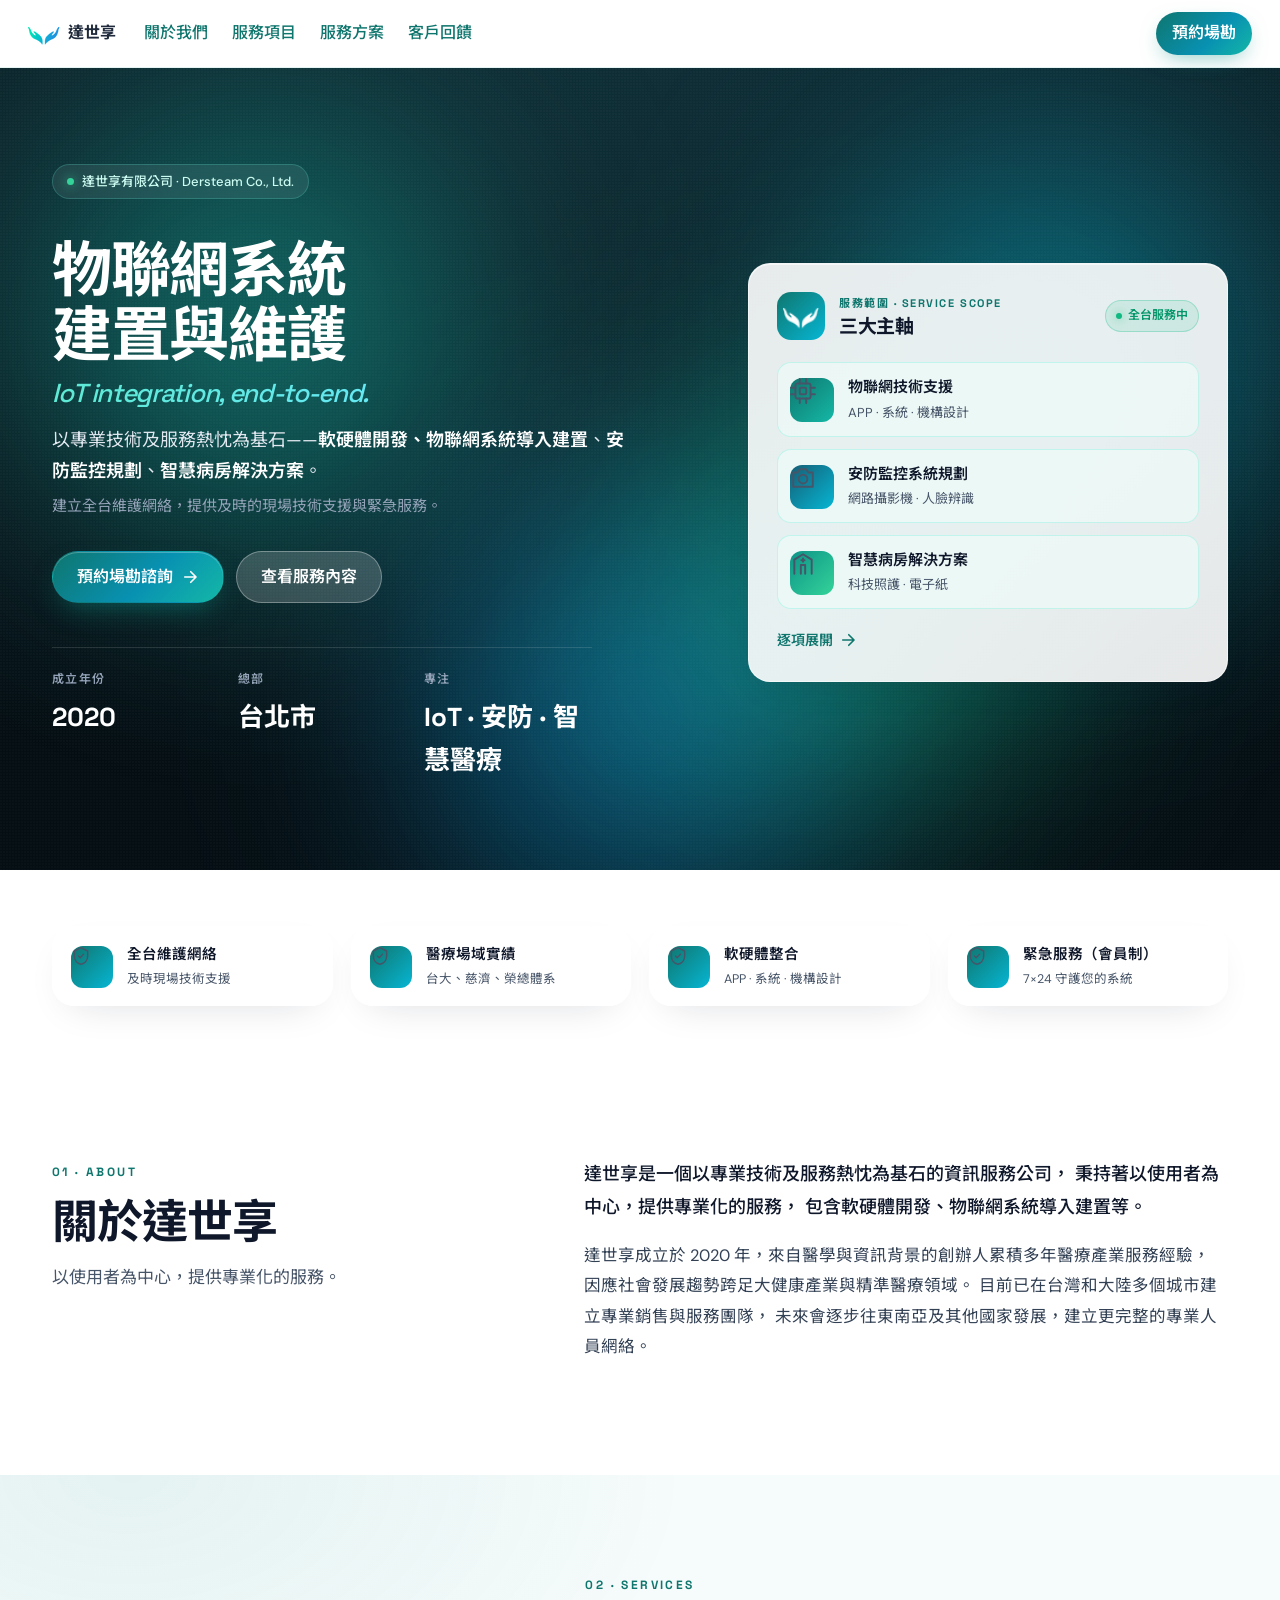
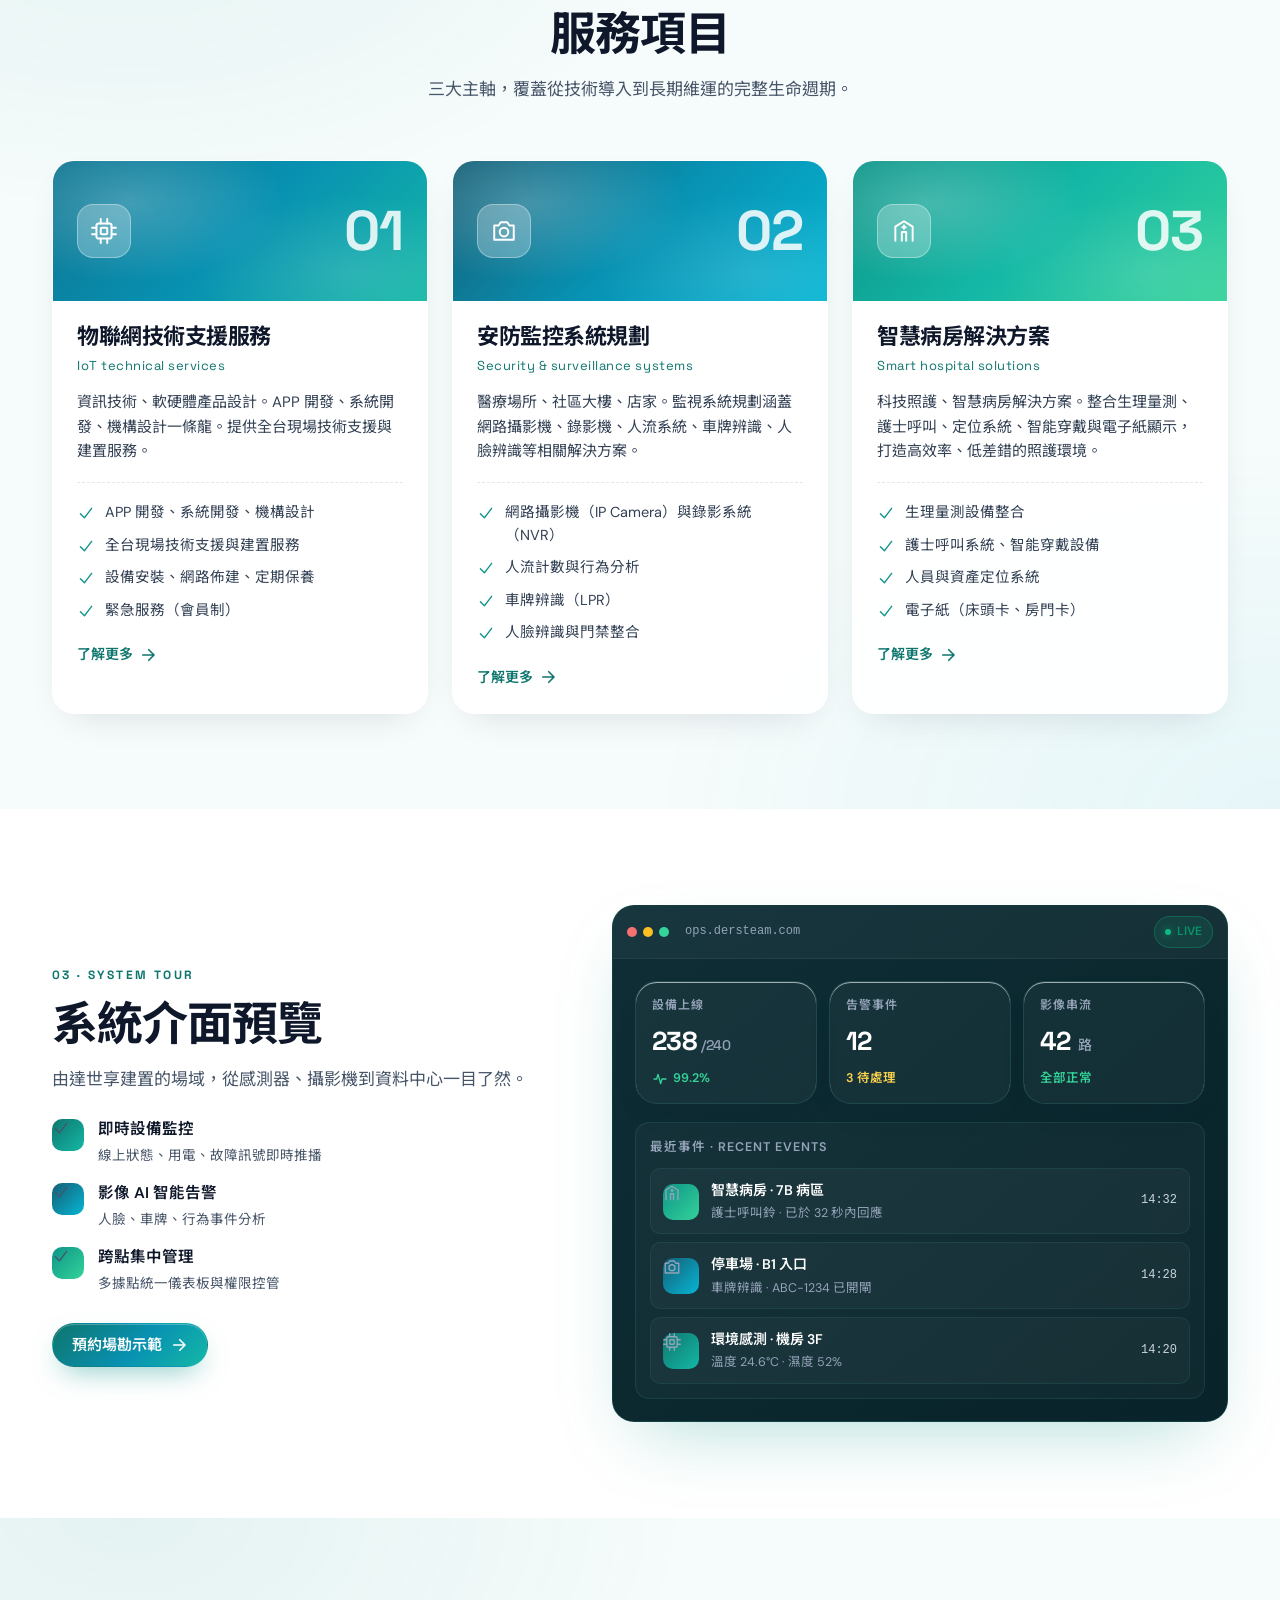
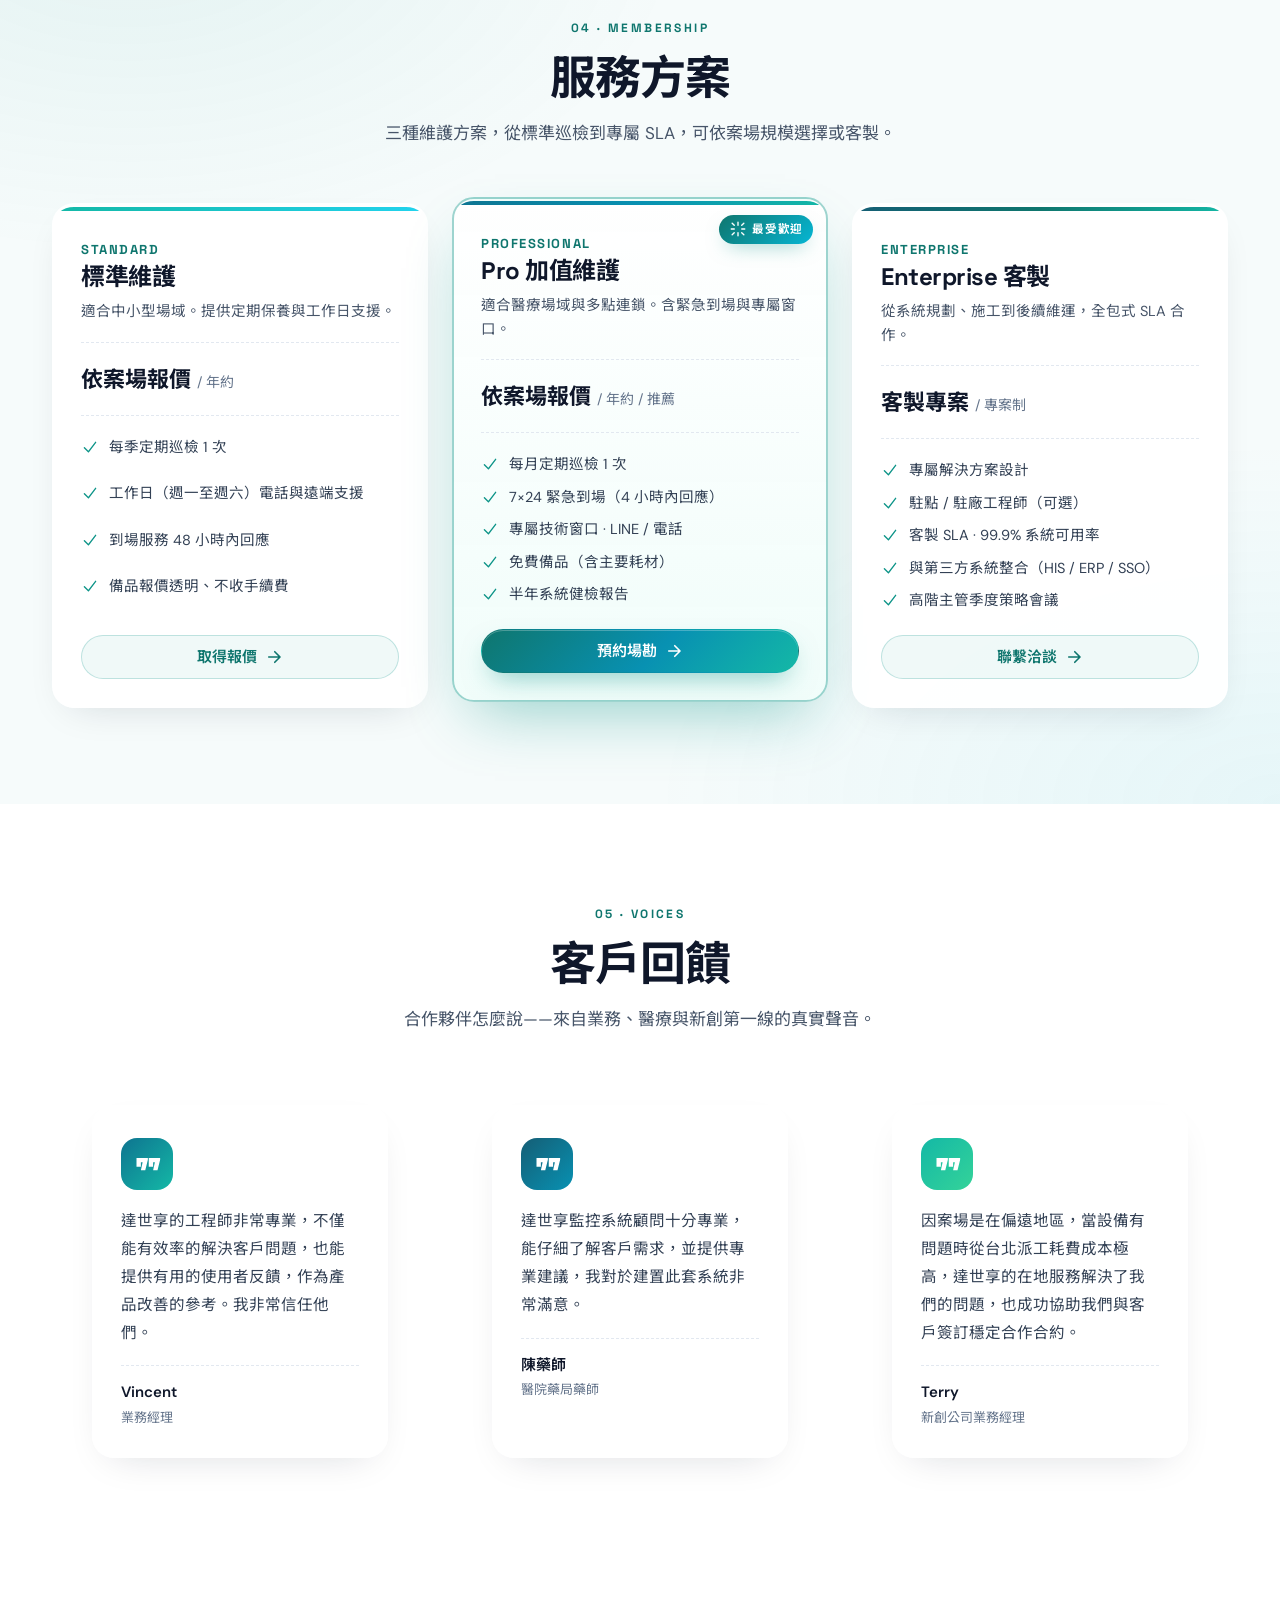
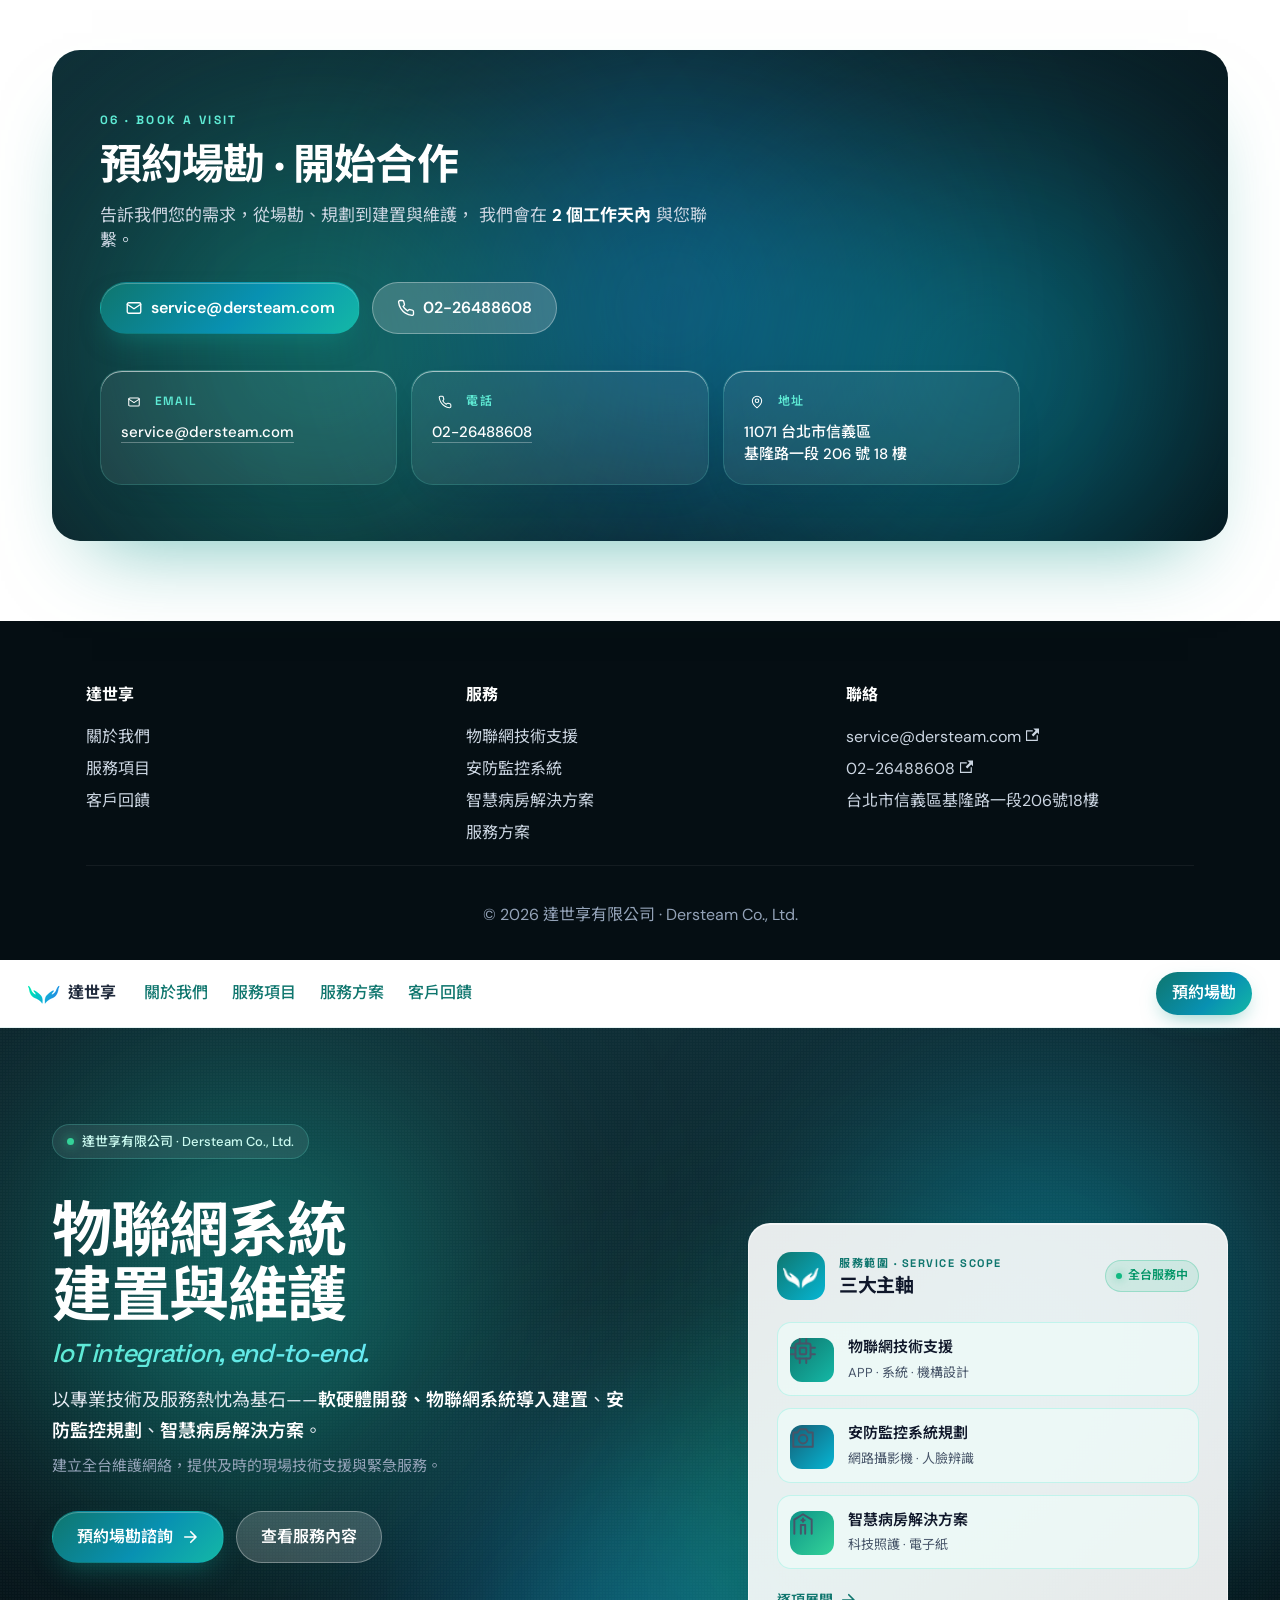
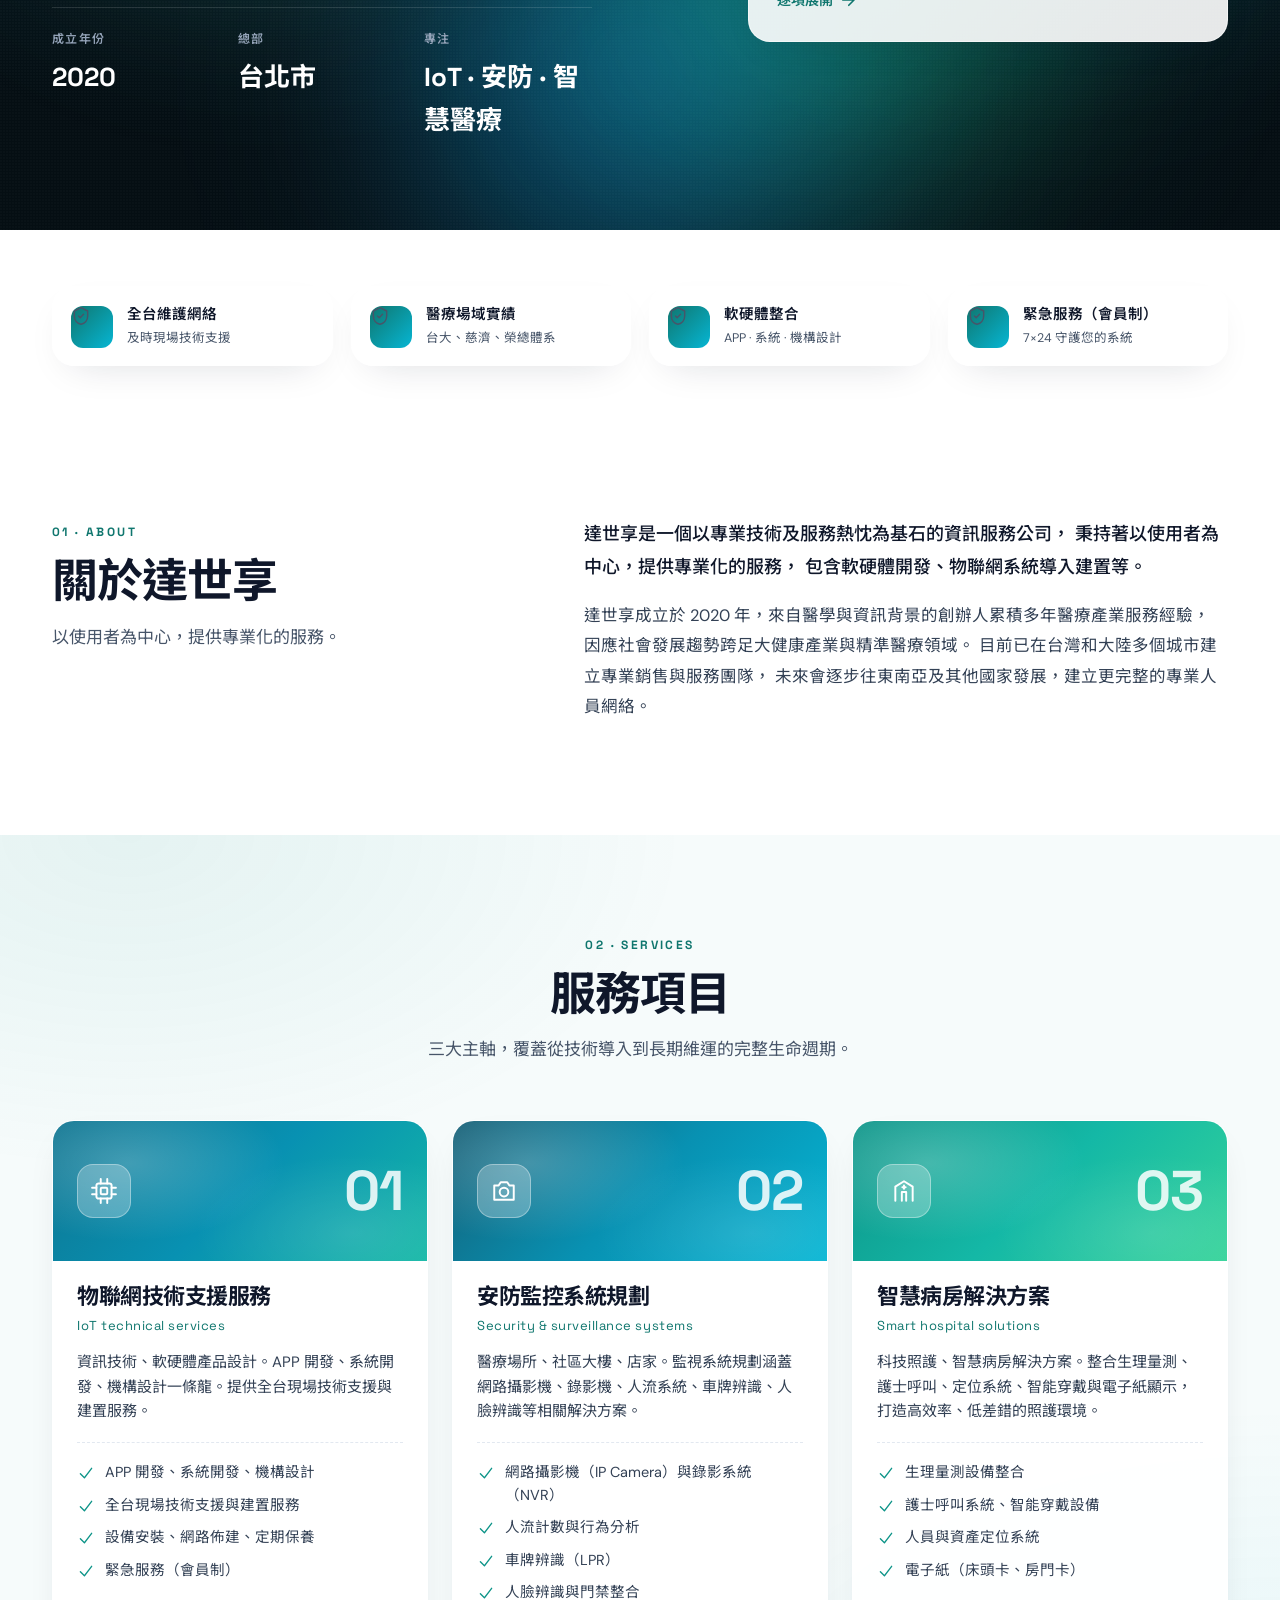
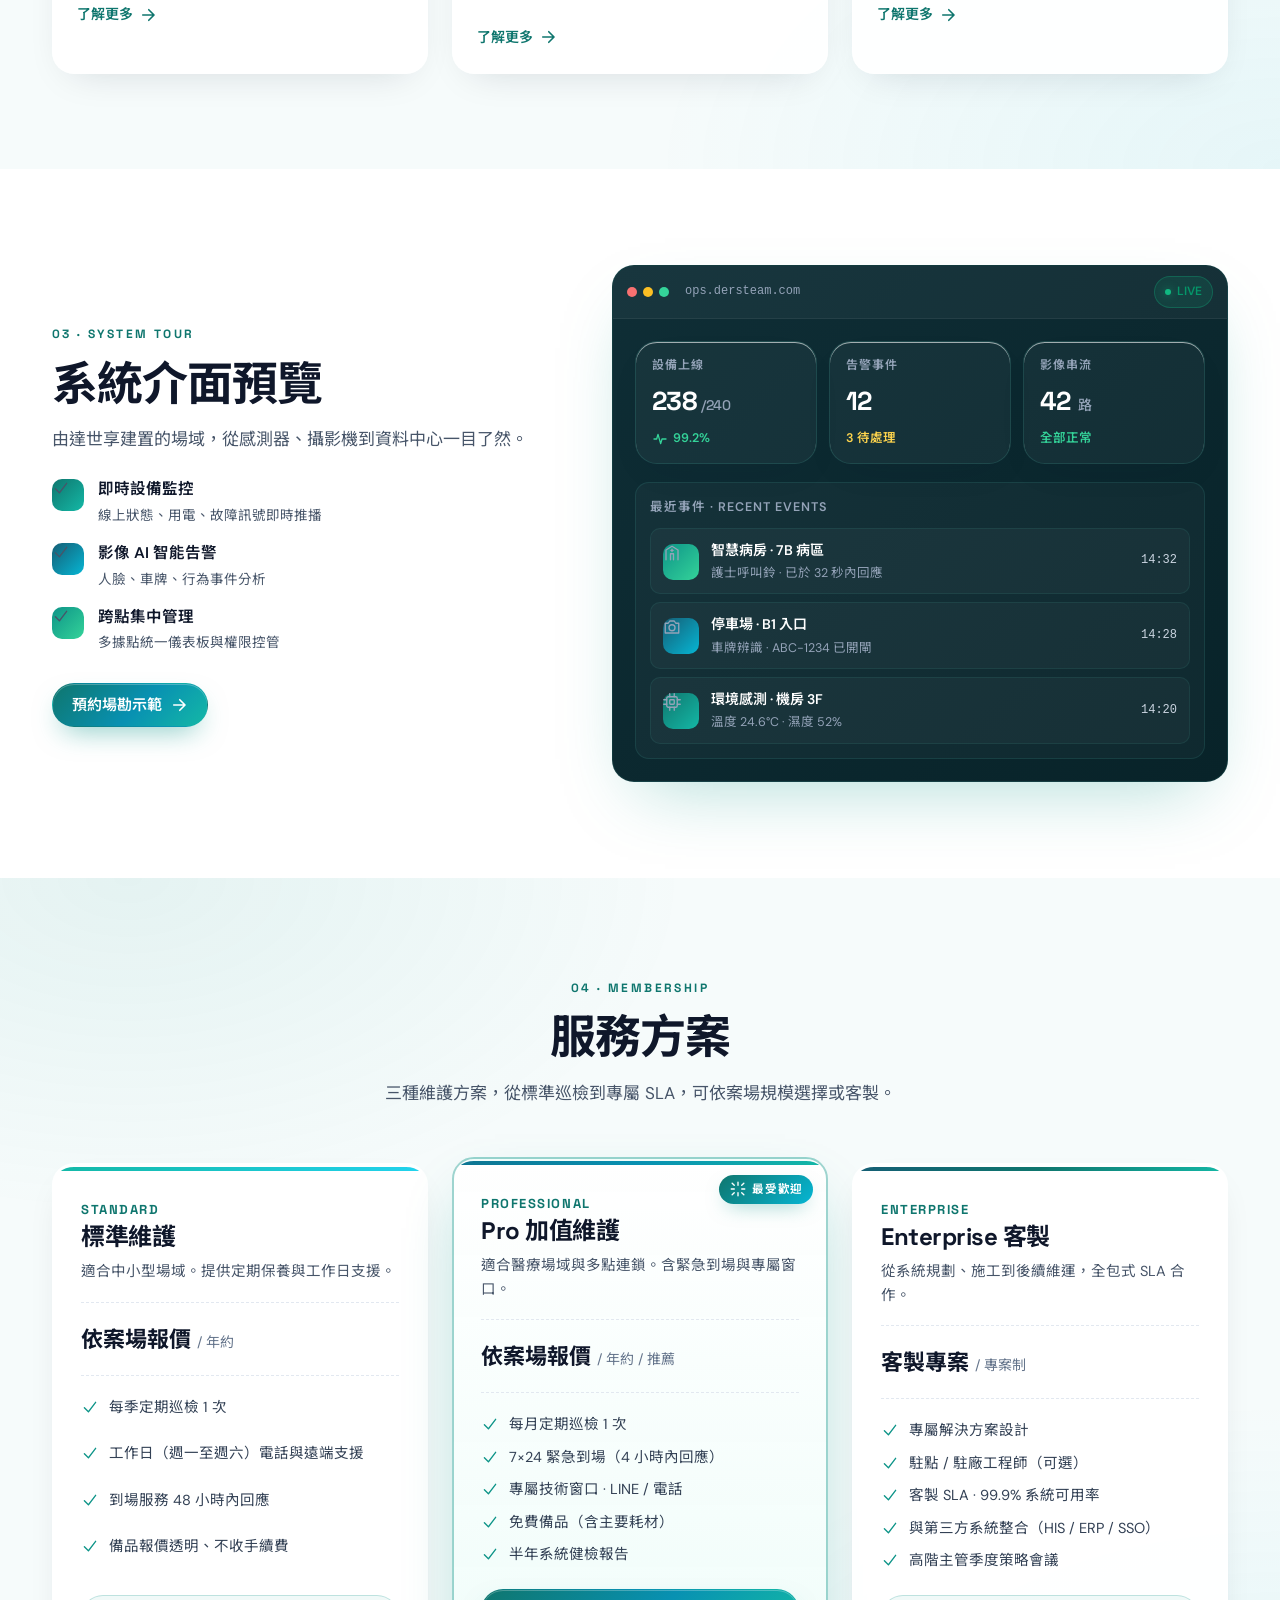
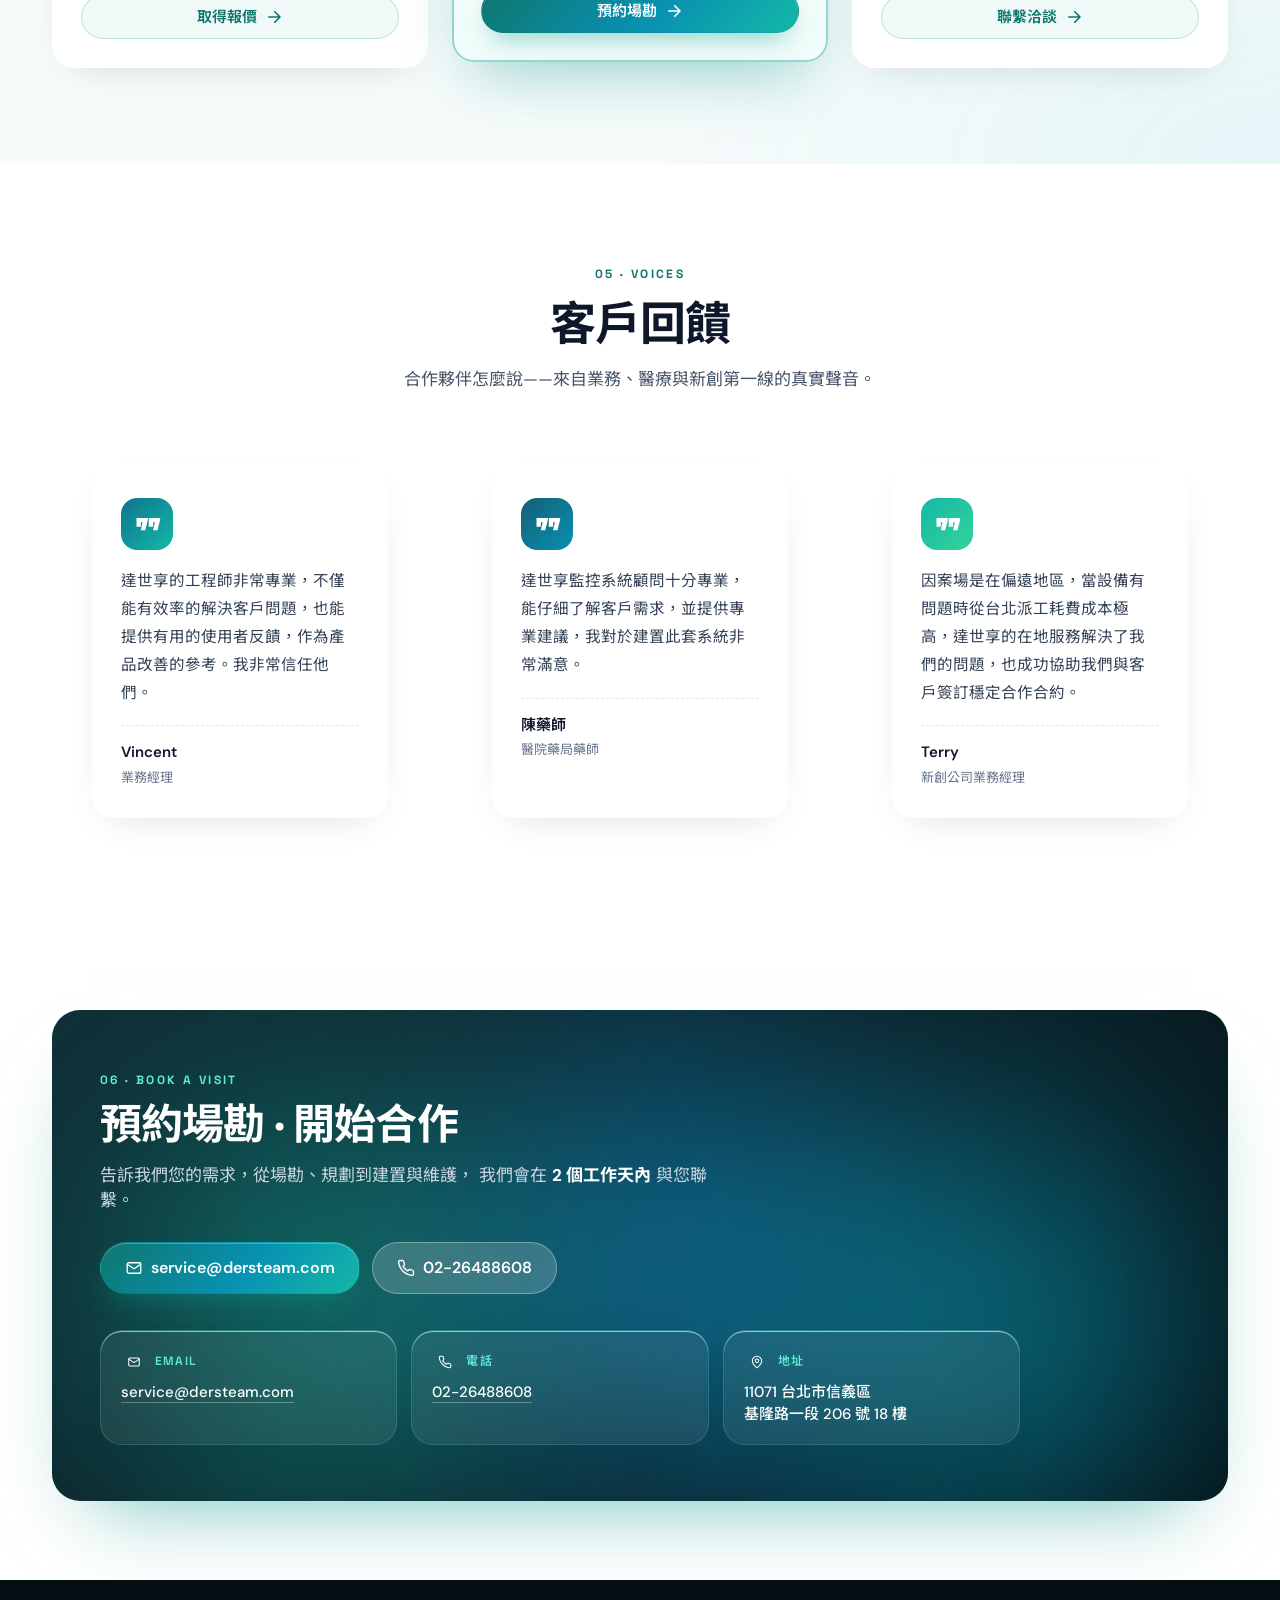
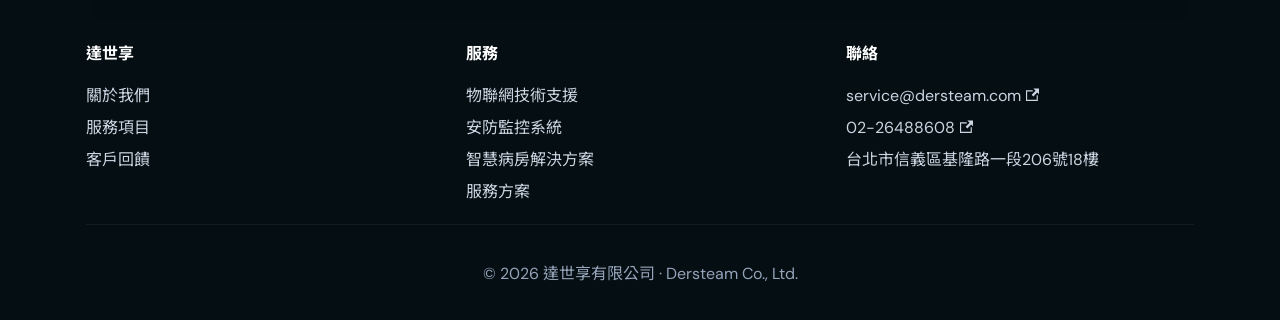
==== commit 738fafff: "deploy: align palette with logo (teal/cyan family)" ====
--- a/index.html
+++ b/index.html
@@ -1,4 +1,4 @@
-<!doctype html><html lang=zh-Hant dir=ltr class="plugin-pages plugin-id-default" data-has-hydrated=false><head><meta charset=UTF-8><meta name=generator content="Docusaurus v3.10.1"><title data-rh=true>達世享有限公司</title><meta data-rh=true name=viewport content="width=device-width, initial-scale=1.0"/><meta data-rh=true name=twitter:card content=summary_large_image /><meta data-rh=true property=og:image content=https://dersteam.github.io/assets/logo.png /><meta data-rh=true name=twitter:image content=https://dersteam.github.io/assets/logo.png /><meta data-rh=true property=og:url content=https://dersteam.github.io/ /><meta data-rh=true property=og:locale content=zh_Hant /><meta data-rh=true name=docusaurus_locale content=zh-Hant /><meta data-rh=true name=docusaurus_tag content=default /><meta data-rh=true name=docsearch:language content=zh-Hant /><meta data-rh=true name=docsearch:docusaurus_tag content=default /><meta data-rh=true property=og:title content=達世享有限公司 /><meta data-rh=true name=description content=達世享有限公司建立全台維護網絡，提供物聯網技術支援、安防監控系統規劃、智慧病房解決方案，包含設備安裝、網路佈建、定期保養與緊急服務。 /><meta data-rh=true property=og:description content=達世享有限公司建立全台維護網絡，提供物聯網技術支援、安防監控系統規劃、智慧病房解決方案，包含設備安裝、網路佈建、定期保養與緊急服務。 /><link data-rh=true rel=icon href=/assets/favicon.ico /><link data-rh=true rel=canonical href=https://dersteam.github.io/ /><link data-rh=true rel=alternate href=https://dersteam.github.io/ hreflang=zh-Hant /><link data-rh=true rel=alternate href=https://dersteam.github.io/ hreflang=x-default /><script data-rh=true>document.addEventListener("DOMContentLoaded",function(){void 0===window.docusaurus&&insertBanner()});function insertBanner(){var n=document.createElement("div");n.id="__docusaurus-base-url-issue-banner-container",n.innerHTML='\n<div id="__docusaurus-base-url-issue-banner" style="border: thick solid red; background-color: rgb(255, 230, 179); margin: 20px; padding: 20px; font-size: 20px;">\n   <p style="font-weight: bold; font-size: 30px;">Your Docusaurus site did not load properly.</p>\n   <p>A very common reason is a wrong site <a href="https://docusaurus.io/docs/docusaurus.config.js/#baseUrl" style="font-weight: bold;">baseUrl configuration</a>.</p>\n   <p>Current configured baseUrl = <span style="font-weight: bold; color: red;">/</span>  (default value)</p>\n   <p>We suggest trying baseUrl = <span id="__docusaurus-base-url-issue-banner-suggestion-container" style="font-weight: bold; color: green;"></span></p>\n</div>\n',document.body.prepend(n);var e=document.getElementById("__docusaurus-base-url-issue-banner-suggestion-container"),s=window.location.pathname;e.innerHTML="/"===s.substr(-1)?s:s+"/"}</script><script type=application/ld+json>{"@context":"https://schema.org","@graph":[{"@type":"WebSite","description":"物聯網系統建置與維護 · IoT integration & maintenance","name":"達世享有限公司","url":"https://dersteam.github.io"},{"@type":"Organization","logo":"https://dersteam.github.io/assets/logo.png","name":"達世享有限公司","url":"https://dersteam.github.io"},{"@type":"WebPage","name":"達世享有限公司","url":"https://dersteam.github.io"}]}</script><meta name=description content=達世享有限公司建立全台維護網絡，提供物聯網技術支援、安防監控系統規劃、智慧病房解決方案，包含設備安裝、網路佈建、定期保養與緊急服務。><meta property=og:title content="物聯網系統建置與維護 | 達世享有限公司 | 台北市"><meta property=og:description content=達世享有限公司建立全台維護網絡，提供物聯網技術支援、安防監控系統規劃、智慧病房解決方案。><meta property=og:type content=website><meta property=og:site_name content=達世享有限公司><link rel=icon type=image/png sizes=32x32 href=/assets/favicon-32.png><link rel=icon type=image/png sizes=192x192 href=/assets/favicon-192.png><link rel=apple-touch-icon sizes=180x180 href=/assets/apple-touch-icon.png><link rel=manifest href=/site.webmanifest><link rel=preconnect href=https://fonts.googleapis.com><link rel=preconnect href=https://fonts.gstatic.com crossorigin=anonymous><link rel=stylesheet href="https://fonts.googleapis.com/css2?family=DM+Sans:wght@400;500;600;700&family=Space+Grotesk:wght@400;500;600;700&family=Noto+Sans+TC:wght@400;500;600;700&display=swap"><script>!function(e,t){var o="https://app.chatwoot.com",n=e.createElement(t),a=e.getElementsByTagName(t)[0];n.src=o+"/packs/js/sdk.js",n.defer=!0,n.async=!0,a.parentNode.insertBefore(n,a),n.onload=function(){window.chatwootSDK.run({websiteToken:"cHU1HWijQGNqpTXXNYb52sbk",baseUrl:o,locale:"zh_TW"})}}(document,"script")</script><link rel=stylesheet href=/assets/css/styles.1235e3be.css /><script src=/assets/js/runtime~main.ad323e19.js defer></script><script src=/assets/js/main.5304c49c.js defer></script></head><body><svg style="display: none;"><defs>
+<!doctype html><html lang=zh-Hant dir=ltr class="plugin-pages plugin-id-default" data-has-hydrated=false><head><meta charset=UTF-8><meta name=generator content="Docusaurus v3.10.1"><title data-rh=true>達世享有限公司</title><meta data-rh=true name=viewport content="width=device-width, initial-scale=1.0"/><meta data-rh=true name=twitter:card content=summary_large_image /><meta data-rh=true property=og:image content=https://dersteam.github.io/assets/logo.png /><meta data-rh=true name=twitter:image content=https://dersteam.github.io/assets/logo.png /><meta data-rh=true property=og:url content=https://dersteam.github.io/ /><meta data-rh=true property=og:locale content=zh_Hant /><meta data-rh=true name=docusaurus_locale content=zh-Hant /><meta data-rh=true name=docusaurus_tag content=default /><meta data-rh=true name=docsearch:language content=zh-Hant /><meta data-rh=true name=docsearch:docusaurus_tag content=default /><meta data-rh=true property=og:title content=達世享有限公司 /><meta data-rh=true name=description content=達世享有限公司建立全台維護網絡，提供物聯網技術支援、安防監控系統規劃、智慧病房解決方案，包含設備安裝、網路佈建、定期保養與緊急服務。 /><meta data-rh=true property=og:description content=達世享有限公司建立全台維護網絡，提供物聯網技術支援、安防監控系統規劃、智慧病房解決方案，包含設備安裝、網路佈建、定期保養與緊急服務。 /><link data-rh=true rel=icon href=/assets/favicon.ico /><link data-rh=true rel=canonical href=https://dersteam.github.io/ /><link data-rh=true rel=alternate href=https://dersteam.github.io/ hreflang=zh-Hant /><link data-rh=true rel=alternate href=https://dersteam.github.io/ hreflang=x-default /><script data-rh=true>document.addEventListener("DOMContentLoaded",function(){void 0===window.docusaurus&&insertBanner()});function insertBanner(){var n=document.createElement("div");n.id="__docusaurus-base-url-issue-banner-container",n.innerHTML='\n<div id="__docusaurus-base-url-issue-banner" style="border: thick solid red; background-color: rgb(255, 230, 179); margin: 20px; padding: 20px; font-size: 20px;">\n   <p style="font-weight: bold; font-size: 30px;">Your Docusaurus site did not load properly.</p>\n   <p>A very common reason is a wrong site <a href="https://docusaurus.io/docs/docusaurus.config.js/#baseUrl" style="font-weight: bold;">baseUrl configuration</a>.</p>\n   <p>Current configured baseUrl = <span style="font-weight: bold; color: red;">/</span>  (default value)</p>\n   <p>We suggest trying baseUrl = <span id="__docusaurus-base-url-issue-banner-suggestion-container" style="font-weight: bold; color: green;"></span></p>\n</div>\n',document.body.prepend(n);var e=document.getElementById("__docusaurus-base-url-issue-banner-suggestion-container"),s=window.location.pathname;e.innerHTML="/"===s.substr(-1)?s:s+"/"}</script><script type=application/ld+json>{"@context":"https://schema.org","@graph":[{"@type":"WebSite","description":"物聯網系統建置與維護 · IoT integration & maintenance","name":"達世享有限公司","url":"https://dersteam.github.io"},{"@type":"Organization","logo":"https://dersteam.github.io/assets/logo.png","name":"達世享有限公司","url":"https://dersteam.github.io"},{"@type":"WebPage","name":"達世享有限公司","url":"https://dersteam.github.io"}]}</script><meta name=description content=達世享有限公司建立全台維護網絡，提供物聯網技術支援、安防監控系統規劃、智慧病房解決方案，包含設備安裝、網路佈建、定期保養與緊急服務。><meta property=og:title content="物聯網系統建置與維護 | 達世享有限公司 | 台北市"><meta property=og:description content=達世享有限公司建立全台維護網絡，提供物聯網技術支援、安防監控系統規劃、智慧病房解決方案。><meta property=og:type content=website><meta property=og:site_name content=達世享有限公司><link rel=icon type=image/png sizes=32x32 href=/assets/favicon-32.png><link rel=icon type=image/png sizes=192x192 href=/assets/favicon-192.png><link rel=apple-touch-icon sizes=180x180 href=/assets/apple-touch-icon.png><link rel=manifest href=/site.webmanifest><link rel=preconnect href=https://fonts.googleapis.com><link rel=preconnect href=https://fonts.gstatic.com crossorigin=anonymous><link rel=stylesheet href="https://fonts.googleapis.com/css2?family=DM+Sans:wght@400;500;600;700&family=Space+Grotesk:wght@400;500;600;700&family=Noto+Sans+TC:wght@400;500;600;700&display=swap"><script>!function(e,t){var o="https://app.chatwoot.com",n=e.createElement(t),a=e.getElementsByTagName(t)[0];n.src=o+"/packs/js/sdk.js",n.defer=!0,n.async=!0,a.parentNode.insertBefore(n,a),n.onload=function(){window.chatwootSDK.run({websiteToken:"cHU1HWijQGNqpTXXNYb52sbk",baseUrl:o,locale:"zh_TW"})}}(document,"script")</script><link rel=stylesheet href=/assets/css/styles.784a2a9b.css /><script src=/assets/js/runtime~main.be7946a0.js defer></script><script src=/assets/js/main.5304c49c.js defer></script></head><body><svg style="display: none;"><defs>
 <symbol id=theme-svg-external-link viewBox="0 0 24 24"><path fill=currentColor d="M21 13v10h-21v-19h12v2h-10v15h17v-8h2zm3-12h-10.988l4.035 4-6.977 7.07 2.828 2.828 6.977-7.07 4.125 4.172v-11z"/></symbol>
 </defs></svg>
-<script>!function(){var t;document.documentElement.setAttribute("data-theme",t||"light"),document.documentElement.setAttribute("data-theme-choice",t||"light")}(),function(){try{for(var[t,e]of new URLSearchParams(window.location.search).entries())if(t.startsWith("docusaurus-data-")){var a=t.replace("docusaurus-data-","data-");document.documentElement.setAttribute(a,e)}}catch(t){}}()</script><div id=__docusaurus><link rel=preload as=image href=/assets/logo.png /><div role=region aria-label=跳至主要内容><a class=skipToContent_fXgn href=#__docusaurus_skipToContent_fallback>跳至主要内容</a></div><nav aria-label=主導航 class="theme-layout-navbar navbar navbar--fixed-top"><div class=navbar__inner><div class="theme-layout-navbar-left navbar__items"><button aria-label=切換導覽列 aria-expanded=false class="navbar__toggle clean-btn" type=button><svg width=30 height=30 viewBox="0 0 30 30" aria-hidden=true><path stroke=currentColor stroke-linecap=round stroke-miterlimit=10 stroke-width=2 d="M4 7h22M4 15h22M4 23h22"/></svg></button><a class=navbar__brand href=/><div class=navbar__logo><img src=/assets/logo.png alt=達世享有限公司 class="themedComponent_mlkZ themedComponent--light_NVdE" height=32 width=32 /><img src=/assets/logo.png alt=達世享有限公司 class="themedComponent_mlkZ themedComponent--dark_xIcU" height=32 width=32 /></div><b class="navbar__title text--truncate">達世享</b></a><a aria-current=page class="navbar__item navbar__link navbar__link--active" href=/#about>關於我們</a><a aria-current=page class="navbar__item navbar__link navbar__link--active" href=/#services>服務項目</a><a aria-current=page class="navbar__item navbar__link navbar__link--active" href=/#plans>服務方案</a><a aria-current=page class="navbar__item navbar__link navbar__link--active" href=/#testimonials>客戶回饋</a></div><div class="theme-layout-navbar-right navbar__items navbar__items--right"><a aria-current=page class="navbar__item navbar__link navbar-cta navbar__link--active" href=/#contact>預約場勘</a><div class=navbarSearchContainer_Bca1></div></div></div><div role=presentation class=navbar-sidebar__backdrop></div></nav><div id=__docusaurus_skipToContent_fallback class="theme-layout-main main-wrapper mainWrapper_z2l0"><div class=ds><section class=hero id=top><div class=vibrant-bg aria-hidden=true><div class="blob blob-1"></div><div class="blob blob-2"></div><div class="blob blob-3"></div><div class="blob blob-4"></div><div class=grain></div></div><div class="container hero-grid"><div class=hero-content><p class=eyebrow><span class=pulse-dot></span> 達世享有限公司 · Dersteam Co., Ltd.<h1 class=hero-title><span class=hero-title-zh>物聯網系統<br/>建置與維護</span><span class=hero-title-en>IoT integration, end-to-end.</span></h1><p class=hero-lede>以專業技術及服務熱忱為基石——<strong>軟硬體開發、物聯網系統導入建置</strong>、<strong>安防監控規劃</strong>、<strong>智慧病房解決方案</strong>。<p class=hero-sub>建立全台維護網絡，提供及時的現場技術支援與緊急服務。<div class=hero-cta><a href=#contact class="btn btn-primary btn-lg">預約場勘諮詢<svg viewBox="0 0 24 24" width=18 height=18 fill=none stroke=currentColor stroke-width=2.2 stroke-linecap=round stroke-linejoin=round aria-hidden=true><path d="M5 12h14M13 5l7 7-7 7"/></svg></a><a href=#services class="btn btn-glass btn-lg">查看服務內容</a></div><dl class=hero-stats aria-label=公司亮點><div><dt>成立年份<dd>2020</div><div><dt>總部<dd>台北市</div><div><dt>專注<dd>IoT · 安防 · 智慧醫療</div></dl></div><aside class=hero-glass aria-label=服務範圍速覽><div class="glass-card hero-glass-card"><div class=hero-glass-head><div class=hero-glass-logo><img src=/assets/logo.png alt="" /></div><div><p class=hero-glass-eyebrow>服務範圍 · Service scope<h2 class=hero-glass-title>三大主軸</h2></div><span class=badge-live><span class=badge-dot></span>全台服務中</span></div><ul class=hero-glass-list role=list><li><span class="hero-glass-ic ic-violet" aria-hidden=true><svg viewBox="0 0 24 24" width=26 height=26 fill=none stroke=currentColor stroke-width=1.8 stroke-linecap=round stroke-linejoin=round aria-hidden=true><rect x=5 y=5 width=14 height=14 rx=2 /><rect x=9 y=9 width=6 height=6 rx=1 /><path d="M9 1v4M15 1v4M9 19v4M15 19v4M1 9h4M1 15h4M19 9h4M19 15h4"/></svg></span><div><strong>物聯網技術支援</strong><span>APP · 系統 · 機構設計</span></div><li><span class="hero-glass-ic ic-magenta" aria-hidden=true><svg viewBox="0 0 24 24" width=26 height=26 fill=none stroke=currentColor stroke-width=1.8 stroke-linecap=round stroke-linejoin=round aria-hidden=true><path d="M3 7h4l2-3h6l2 3h4v13H3z"/><circle cx=12 cy=13 r=4 /></svg></span><div><strong>安防監控系統規劃</strong><span>網路攝影機 · 人臉辨識</span></div><li><span class="hero-glass-ic ic-cyan" aria-hidden=true><svg viewBox="0 0 24 24" width=26 height=26 fill=none stroke=currentColor stroke-width=1.8 stroke-linecap=round stroke-linejoin=round aria-hidden=true><path d="M4 21V8l8-5 8 5v13"/><path d="M10 21V13h4v8"/><path d="M12 7v3M10.5 8.5h3"/></svg></span><div><strong>智慧病房解決方案</strong><span>科技照護 · 電子紙</span></div></ul><a href=#services class=hero-glass-link>逐項展開 <svg viewBox="0 0 24 24" width=18 height=18 fill=none stroke=currentColor stroke-width=2.2 stroke-linecap=round stroke-linejoin=round aria-hidden=true><path d="M5 12h14M13 5l7 7-7 7"/></svg></a></div></aside></div></section><section class=trust-strip aria-label=信任憑證><div class=container><ul class=trust-grid role=list><li class="glass-card trust-item"><span class=trust-ic aria-hidden=true><svg viewBox="0 0 24 24" width=20 height=20 fill=none stroke=currentColor stroke-width=1.8 stroke-linecap=round stroke-linejoin=round aria-hidden=true><path d="M12 2 4 6v6c0 5 3.5 9 8 10 4.5-1 8-5 8-10V6l-8-4Z"/><path d="m9 12 2 2 4-4"/></svg></span><div><strong>全台維護網絡</strong><span>及時現場技術支援</span></div><li class="glass-card trust-item"><span class=trust-ic aria-hidden=true><svg viewBox="0 0 24 24" width=20 height=20 fill=none stroke=currentColor stroke-width=1.8 stroke-linecap=round stroke-linejoin=round aria-hidden=true><path d="M12 2 4 6v6c0 5 3.5 9 8 10 4.5-1 8-5 8-10V6l-8-4Z"/><path d="m9 12 2 2 4-4"/></svg></span><div><strong>醫療場域實績</strong><span>台大、慈濟、榮總體系</span></div><li class="glass-card trust-item"><span class=trust-ic aria-hidden=true><svg viewBox="0 0 24 24" width=20 height=20 fill=none stroke=currentColor stroke-width=1.8 stroke-linecap=round stroke-linejoin=round aria-hidden=true><path d="M12 2 4 6v6c0 5 3.5 9 8 10 4.5-1 8-5 8-10V6l-8-4Z"/><path d="m9 12 2 2 4-4"/></svg></span><div><strong>軟硬體整合</strong><span>APP · 系統 · 機構設計</span></div><li class="glass-card trust-item"><span class=trust-ic aria-hidden=true><svg viewBox="0 0 24 24" width=20 height=20 fill=none stroke=currentColor stroke-width=1.8 stroke-linecap=round stroke-linejoin=round aria-hidden=true><path d="M12 2 4 6v6c0 5 3.5 9 8 10 4.5-1 8-5 8-10V6l-8-4Z"/><path d="m9 12 2 2 4-4"/></svg></span><div><strong>緊急服務（會員制）</strong><span>7×24 守護您的系統</span></div></ul></div></section><section class=section id=about aria-labelledby=about-title><div class="container about-grid"><header class=about-head><p class=section-eyebrow>01 · About<h2 id=about-title class=section-title>關於達世享</h2><p class=section-sub>以使用者為中心，提供專業化的服務。</header><div class=about-body><p class=lead>達世享是一個以專業技術及服務熱忱為基石的資訊服務公司， 秉持著以使用者為中心，提供專業化的服務， 包含軟硬體開發、物聯網系統導入建置等。<p>達世享成立於 2020 年，來自醫學與資訊背景的創辦人累積多年醫療產業服務經驗， 因應社會發展趨勢跨足大健康產業與精準醫療領域。 目前已在台灣和大陸多個城市建立專業銷售與服務團隊， 未來會逐步往東南亞及其他國家發展，建立更完整的專業人員網絡。</div></div></section><section class="section section-alt" id=services aria-labelledby=svc-title><div class=container><header class="section-header section-header-center"><p class=section-eyebrow>02 · Services<h2 id=svc-title class=section-title>服務項目</h2><p class=section-sub>三大主軸，覆蓋從技術導入到長期維運的完整生命週期。</header><div class=svc-grid><article class="glass-card svc-card reveal-up" style="--accent:linear-gradient(135deg, #7C3AED 0%, #6366F1 50%, #06B6D4 100%);--reveal-delay:0ms"><div class=svc-tile aria-hidden=true><span class="svc-tile-ic ic-violet"><svg viewBox="0 0 24 24" width=26 height=26 fill=none stroke=currentColor stroke-width=1.8 stroke-linecap=round stroke-linejoin=round aria-hidden=true><rect x=5 y=5 width=14 height=14 rx=2 /><rect x=9 y=9 width=6 height=6 rx=1 /><path d="M9 1v4M15 1v4M9 19v4M15 19v4M1 9h4M1 15h4M19 9h4M19 15h4"/></svg></span><span class=svc-tile-num>01</span></div><h3 class=svc-title>物聯網技術支援服務</h3><p class=svc-en>IoT technical services<p class=svc-desc>資訊技術、軟硬體產品設計。APP 開發、系統開發、機構設計一條龍。提供全台現場技術支援與建置服務。<ul class=svc-bullets role=list><li><svg viewBox="0 0 20 20" width=18 height=18 fill=currentColor aria-hidden=true><path fill-rule=evenodd d="M16.7 4.15a.75.75 0 0 1 .15 1.05l-8 10.5a.75.75 0 0 1-1.13.08L3.22 11.3a.75.75 0 0 1 1.06-1.06l3.9 3.89 7.48-9.82a.75.75 0 0 1 1.05-.15Z" clip-rule=evenodd /></svg>APP 開發、系統開發、機構設計<li><svg viewBox="0 0 20 20" width=18 height=18 fill=currentColor aria-hidden=true><path fill-rule=evenodd d="M16.7 4.15a.75.75 0 0 1 .15 1.05l-8 10.5a.75.75 0 0 1-1.13.08L3.22 11.3a.75.75 0 0 1 1.06-1.06l3.9 3.89 7.48-9.82a.75.75 0 0 1 1.05-.15Z" clip-rule=evenodd /></svg>全台現場技術支援與建置服務<li><svg viewBox="0 0 20 20" width=18 height=18 fill=currentColor aria-hidden=true><path fill-rule=evenodd d="M16.7 4.15a.75.75 0 0 1 .15 1.05l-8 10.5a.75.75 0 0 1-1.13.08L3.22 11.3a.75.75 0 0 1 1.06-1.06l3.9 3.89 7.48-9.82a.75.75 0 0 1 1.05-.15Z" clip-rule=evenodd /></svg>設備安裝、網路佈建、定期保養<li><svg viewBox="0 0 20 20" width=18 height=18 fill=currentColor aria-hidden=true><path fill-rule=evenodd d="M16.7 4.15a.75.75 0 0 1 .15 1.05l-8 10.5a.75.75 0 0 1-1.13.08L3.22 11.3a.75.75 0 0 1 1.06-1.06l3.9 3.89 7.48-9.82a.75.75 0 0 1 1.05-.15Z" clip-rule=evenodd /></svg>緊急服務（會員制）</ul><a href=#contact class=svc-cta>了解更多 <svg viewBox="0 0 24 24" width=18 height=18 fill=none stroke=currentColor stroke-width=2.2 stroke-linecap=round stroke-linejoin=round aria-hidden=true><path d="M5 12h14M13 5l7 7-7 7"/></svg></a></article><article class="glass-card svc-card reveal-up" style="--accent:linear-gradient(135deg, #EC4899 0%, #F472B6 50%, #F59E0B 100%);--reveal-delay:100ms"><div class=svc-tile aria-hidden=true><span class="svc-tile-ic ic-magenta"><svg viewBox="0 0 24 24" width=26 height=26 fill=none stroke=currentColor stroke-width=1.8 stroke-linecap=round stroke-linejoin=round aria-hidden=true><path d="M3 7h4l2-3h6l2 3h4v13H3z"/><circle cx=12 cy=13 r=4 /></svg></span><span class=svc-tile-num>02</span></div><h3 class=svc-title>安防監控系統規劃</h3><p class=svc-en>Security & surveillance systems<p class=svc-desc>醫療場所、社區大樓、店家。監視系統規劃涵蓋網路攝影機、錄影機、人流系統、車牌辨識、人臉辨識等相關解決方案。<ul class=svc-bullets role=list><li><svg viewBox="0 0 20 20" width=18 height=18 fill=currentColor aria-hidden=true><path fill-rule=evenodd d="M16.7 4.15a.75.75 0 0 1 .15 1.05l-8 10.5a.75.75 0 0 1-1.13.08L3.22 11.3a.75.75 0 0 1 1.06-1.06l3.9 3.89 7.48-9.82a.75.75 0 0 1 1.05-.15Z" clip-rule=evenodd /></svg>網路攝影機（IP Camera）與錄影系統（NVR）<li><svg viewBox="0 0 20 20" width=18 height=18 fill=currentColor aria-hidden=true><path fill-rule=evenodd d="M16.7 4.15a.75.75 0 0 1 .15 1.05l-8 10.5a.75.75 0 0 1-1.13.08L3.22 11.3a.75.75 0 0 1 1.06-1.06l3.9 3.89 7.48-9.82a.75.75 0 0 1 1.05-.15Z" clip-rule=evenodd /></svg>人流計數與行為分析<li><svg viewBox="0 0 20 20" width=18 height=18 fill=currentColor aria-hidden=true><path fill-rule=evenodd d="M16.7 4.15a.75.75 0 0 1 .15 1.05l-8 10.5a.75.75 0 0 1-1.13.08L3.22 11.3a.75.75 0 0 1 1.06-1.06l3.9 3.89 7.48-9.82a.75.75 0 0 1 1.05-.15Z" clip-rule=evenodd /></svg>車牌辨識（LPR）<li><svg viewBox="0 0 20 20" width=18 height=18 fill=currentColor aria-hidden=true><path fill-rule=evenodd d="M16.7 4.15a.75.75 0 0 1 .15 1.05l-8 10.5a.75.75 0 0 1-1.13.08L3.22 11.3a.75.75 0 0 1 1.06-1.06l3.9 3.89 7.48-9.82a.75.75 0 0 1 1.05-.15Z" clip-rule=evenodd /></svg>人臉辨識與門禁整合</ul><a href=#contact class=svc-cta>了解更多 <svg viewBox="0 0 24 24" width=18 height=18 fill=none stroke=currentColor stroke-width=2.2 stroke-linecap=round stroke-linejoin=round aria-hidden=true><path d="M5 12h14M13 5l7 7-7 7"/></svg></a></article><article class="glass-card svc-card reveal-up" style="--accent:linear-gradient(135deg, #06B6D4 0%, #22D3EE 50%, #A3E635 100%);--reveal-delay:200ms"><div class=svc-tile aria-hidden=true><span class="svc-tile-ic ic-cyan"><svg viewBox="0 0 24 24" width=26 height=26 fill=none stroke=currentColor stroke-width=1.8 stroke-linecap=round stroke-linejoin=round aria-hidden=true><path d="M4 21V8l8-5 8 5v13"/><path d="M10 21V13h4v8"/><path d="M12 7v3M10.5 8.5h3"/></svg></span><span class=svc-tile-num>03</span></div><h3 class=svc-title>智慧病房解決方案</h3><p class=svc-en>Smart hospital solutions<p class=svc-desc>科技照護、智慧病房解決方案。整合生理量測、護士呼叫、定位系統、智能穿戴與電子紙顯示，打造高效率、低差錯的照護環境。<ul class=svc-bullets role=list><li><svg viewBox="0 0 20 20" width=18 height=18 fill=currentColor aria-hidden=true><path fill-rule=evenodd d="M16.7 4.15a.75.75 0 0 1 .15 1.05l-8 10.5a.75.75 0 0 1-1.13.08L3.22 11.3a.75.75 0 0 1 1.06-1.06l3.9 3.89 7.48-9.82a.75.75 0 0 1 1.05-.15Z" clip-rule=evenodd /></svg>生理量測設備整合<li><svg viewBox="0 0 20 20" width=18 height=18 fill=currentColor aria-hidden=true><path fill-rule=evenodd d="M16.7 4.15a.75.75 0 0 1 .15 1.05l-8 10.5a.75.75 0 0 1-1.13.08L3.22 11.3a.75.75 0 0 1 1.06-1.06l3.9 3.89 7.48-9.82a.75.75 0 0 1 1.05-.15Z" clip-rule=evenodd /></svg>護士呼叫系統、智能穿戴設備<li><svg viewBox="0 0 20 20" width=18 height=18 fill=currentColor aria-hidden=true><path fill-rule=evenodd d="M16.7 4.15a.75.75 0 0 1 .15 1.05l-8 10.5a.75.75 0 0 1-1.13.08L3.22 11.3a.75.75 0 0 1 1.06-1.06l3.9 3.89 7.48-9.82a.75.75 0 0 1 1.05-.15Z" clip-rule=evenodd /></svg>人員與資產定位系統<li><svg viewBox="0 0 20 20" width=18 height=18 fill=currentColor aria-hidden=true><path fill-rule=evenodd d="M16.7 4.15a.75.75 0 0 1 .15 1.05l-8 10.5a.75.75 0 0 1-1.13.08L3.22 11.3a.75.75 0 0 1 1.06-1.06l3.9 3.89 7.48-9.82a.75.75 0 0 1 1.05-.15Z" clip-rule=evenodd /></svg>電子紙（床頭卡、房門卡）</ul><a href=#contact class=svc-cta>了解更多 <svg viewBox="0 0 24 24" width=18 height=18 fill=none stroke=currentColor stroke-width=2.2 stroke-linecap=round stroke-linejoin=round aria-hidden=true><path d="M5 12h14M13 5l7 7-7 7"/></svg></a></article></div></div></section><section class=section id=tour aria-labelledby=tour-title><div class="container tour-grid"><header class=tour-intro><p class=section-eyebrow>03 · System Tour<h2 id=tour-title class=section-title>系統介面預覽</h2><p class=section-sub>由達世享建置的場域，從感測器、攝影機到資料中心一目了然。<ul class=tour-points role=list><li><span class="tour-point-ic ic-violet" aria-hidden=true><svg viewBox="0 0 20 20" width=18 height=18 fill=currentColor aria-hidden=true><path fill-rule=evenodd d="M16.7 4.15a.75.75 0 0 1 .15 1.05l-8 10.5a.75.75 0 0 1-1.13.08L3.22 11.3a.75.75 0 0 1 1.06-1.06l3.9 3.89 7.48-9.82a.75.75 0 0 1 1.05-.15Z" clip-rule=evenodd /></svg></span><div><strong>即時設備監控</strong><span>線上狀態、用電、故障訊號即時推播</span></div><li><span class="tour-point-ic ic-magenta" aria-hidden=true><svg viewBox="0 0 20 20" width=18 height=18 fill=currentColor aria-hidden=true><path fill-rule=evenodd d="M16.7 4.15a.75.75 0 0 1 .15 1.05l-8 10.5a.75.75 0 0 1-1.13.08L3.22 11.3a.75.75 0 0 1 1.06-1.06l3.9 3.89 7.48-9.82a.75.75 0 0 1 1.05-.15Z" clip-rule=evenodd /></svg></span><div><strong>影像 AI 智能告警</strong><span>人臉、車牌、行為事件分析</span></div><li><span class="tour-point-ic ic-cyan" aria-hidden=true><svg viewBox="0 0 20 20" width=18 height=18 fill=currentColor aria-hidden=true><path fill-rule=evenodd d="M16.7 4.15a.75.75 0 0 1 .15 1.05l-8 10.5a.75.75 0 0 1-1.13.08L3.22 11.3a.75.75 0 0 1 1.06-1.06l3.9 3.89 7.48-9.82a.75.75 0 0 1 1.05-.15Z" clip-rule=evenodd /></svg></span><div><strong>跨點集中管理</strong><span>多據點統一儀表板與權限控管</span></div></ul><a href=#contact class="btn btn-primary">預約場勘示範 <svg viewBox="0 0 24 24" width=18 height=18 fill=none stroke=currentColor stroke-width=2.2 stroke-linecap=round stroke-linejoin=round aria-hidden=true><path d="M5 12h14M13 5l7 7-7 7"/></svg></a></header><div class="tour-mock reveal-zoom" aria-label=案場儀表板介面預覽><div class=tour-mock-bar aria-hidden=true><span class="bm-dot bm-dot-red"></span><span class="bm-dot bm-dot-yellow"></span><span class="bm-dot bm-dot-green"></span><span class=bm-title>ops.dersteam.com</span><span class="badge-live badge-live-inline"><span class=badge-dot></span>LIVE</span></div><div class=tour-mock-body><div class=tour-mock-row><div class="glass-card tour-stat" aria-label=今日上線設備><span class=tour-stat-label>設備上線</span><span class=tour-stat-val>238<small>/240</small></span><span class="tour-stat-trend tour-trend-up"><svg viewBox="0 0 24 24" width=16 height=16 fill=none stroke=currentColor stroke-width=2 stroke-linecap=round stroke-linejoin=round aria-hidden=true><path d="M3 12h4l2-7 4 14 2-7h6"/></svg> 99.2%</span></div><div class="glass-card tour-stat" aria-label=今日告警數><span class=tour-stat-label>告警事件</span><span class=tour-stat-val>12</span><span class="tour-stat-trend tour-trend-warm">3 待處理</span></div><div class="glass-card tour-stat" aria-label=跨點影像><span class=tour-stat-label>影像串流</span><span class=tour-stat-val>42<small> 路</small></span><span class="tour-stat-trend tour-trend-up">全部正常</span></div></div><div class=tour-mock-list aria-label=最近事件清單><p class=tour-mock-list-title>最近事件 · Recent events<ul role=list><li><span class="event-ic ic-cyan" aria-hidden=true><svg viewBox="0 0 24 24" width=26 height=26 fill=none stroke=currentColor stroke-width=1.8 stroke-linecap=round stroke-linejoin=round aria-hidden=true><path d="M4 21V8l8-5 8 5v13"/><path d="M10 21V13h4v8"/><path d="M12 7v3M10.5 8.5h3"/></svg></span><div><strong>智慧病房 · 7B 病區</strong><span>護士呼叫鈴 · 已於 32 秒內回應</span></div><time>14:32</time><li><span class="event-ic ic-magenta" aria-hidden=true><svg viewBox="0 0 24 24" width=26 height=26 fill=none stroke=currentColor stroke-width=1.8 stroke-linecap=round stroke-linejoin=round aria-hidden=true><path d="M3 7h4l2-3h6l2 3h4v13H3z"/><circle cx=12 cy=13 r=4 /></svg></span><div><strong>停車場 · B1 入口</strong><span>車牌辨識 · ABC-1234 已開閘</span></div><time>14:28</time><li><span class="event-ic ic-violet" aria-hidden=true><svg viewBox="0 0 24 24" width=26 height=26 fill=none stroke=currentColor stroke-width=1.8 stroke-linecap=round stroke-linejoin=round aria-hidden=true><rect x=5 y=5 width=14 height=14 rx=2 /><rect x=9 y=9 width=6 height=6 rx=1 /><path d="M9 1v4M15 1v4M9 19v4M15 19v4M1 9h4M1 15h4M19 9h4M19 15h4"/></svg></span><div><strong>環境感測 · 機房 3F</strong><span>溫度 24.6°C · 濕度 52%</span></div><time>14:20</time></ul></div></div></div></div></section><section class="section section-alt" id=plans aria-labelledby=plans-title><div class=container><header class="section-header section-header-center"><p class=section-eyebrow>04 · Membership<h2 id=plans-title class=section-title>服務方案</h2><p class=section-sub>三種維護方案，從標準巡檢到專屬 SLA，可依案場規模選擇或客製。</header><div class=plan-grid><article class="glass-card plan-card reveal-up " style="--accent:linear-gradient(135deg, #06B6D4, #22D3EE);--reveal-delay:0ms"><p class=plan-en>Standard<h3 class=plan-name>標準維護</h3><p class=plan-desc>適合中小型場域。提供定期保養與工作日支援。<p class=plan-price><span class=plan-price-main>依案場報價</span><span class=plan-price-unit>/ <!-- -->年約</span><ul class=plan-features role=list><li><svg viewBox="0 0 20 20" width=18 height=18 fill=currentColor aria-hidden=true><path fill-rule=evenodd d="M16.7 4.15a.75.75 0 0 1 .15 1.05l-8 10.5a.75.75 0 0 1-1.13.08L3.22 11.3a.75.75 0 0 1 1.06-1.06l3.9 3.89 7.48-9.82a.75.75 0 0 1 1.05-.15Z" clip-rule=evenodd /></svg>每季定期巡檢 1 次<li><svg viewBox="0 0 20 20" width=18 height=18 fill=currentColor aria-hidden=true><path fill-rule=evenodd d="M16.7 4.15a.75.75 0 0 1 .15 1.05l-8 10.5a.75.75 0 0 1-1.13.08L3.22 11.3a.75.75 0 0 1 1.06-1.06l3.9 3.89 7.48-9.82a.75.75 0 0 1 1.05-.15Z" clip-rule=evenodd /></svg>工作日（週一至週六）電話與遠端支援<li><svg viewBox="0 0 20 20" width=18 height=18 fill=currentColor aria-hidden=true><path fill-rule=evenodd d="M16.7 4.15a.75.75 0 0 1 .15 1.05l-8 10.5a.75.75 0 0 1-1.13.08L3.22 11.3a.75.75 0 0 1 1.06-1.06l3.9 3.89 7.48-9.82a.75.75 0 0 1 1.05-.15Z" clip-rule=evenodd /></svg>到場服務 48 小時內回應<li><svg viewBox="0 0 20 20" width=18 height=18 fill=currentColor aria-hidden=true><path fill-rule=evenodd d="M16.7 4.15a.75.75 0 0 1 .15 1.05l-8 10.5a.75.75 0 0 1-1.13.08L3.22 11.3a.75.75 0 0 1 1.06-1.06l3.9 3.89 7.48-9.82a.75.75 0 0 1 1.05-.15Z" clip-rule=evenodd /></svg>備品報價透明、不收手續費</ul><a href=#contact class="btn btn-ghost plan-cta">取得報價<!-- --> <svg viewBox="0 0 24 24" width=18 height=18 fill=none stroke=currentColor stroke-width=2.2 stroke-linecap=round stroke-linejoin=round aria-hidden=true><path d="M5 12h14M13 5l7 7-7 7"/></svg></a></article><article class="glass-card plan-card reveal-up plan-card-hi" style="--accent:linear-gradient(135deg, #7C3AED, #EC4899);--reveal-delay:100ms"><span class=plan-tag><svg viewBox="0 0 24 24" width=18 height=18 fill=none stroke=currentColor stroke-width=1.8 stroke-linecap=round stroke-linejoin=round aria-hidden=true><path d="M12 3v4M12 17v4M4.2 4.2l2.8 2.8M16.95 16.95l2.85 2.85M3 12h4M17 12h4M4.2 19.8l2.8-2.8M16.95 7.05l2.85-2.85"/></svg> 最受歡迎</span><p class=plan-en>Professional<h3 class=plan-name>Pro 加值維護</h3><p class=plan-desc>適合醫療場域與多點連鎖。含緊急到場與專屬窗口。<p class=plan-price><span class=plan-price-main>依案場報價</span><span class=plan-price-unit>/ <!-- -->年約 / 推薦</span><ul class=plan-features role=list><li><svg viewBox="0 0 20 20" width=18 height=18 fill=currentColor aria-hidden=true><path fill-rule=evenodd d="M16.7 4.15a.75.75 0 0 1 .15 1.05l-8 10.5a.75.75 0 0 1-1.13.08L3.22 11.3a.75.75 0 0 1 1.06-1.06l3.9 3.89 7.48-9.82a.75.75 0 0 1 1.05-.15Z" clip-rule=evenodd /></svg>每月定期巡檢 1 次<li><svg viewBox="0 0 20 20" width=18 height=18 fill=currentColor aria-hidden=true><path fill-rule=evenodd d="M16.7 4.15a.75.75 0 0 1 .15 1.05l-8 10.5a.75.75 0 0 1-1.13.08L3.22 11.3a.75.75 0 0 1 1.06-1.06l3.9 3.89 7.48-9.82a.75.75 0 0 1 1.05-.15Z" clip-rule=evenodd /></svg>7×24 緊急到場（4 小時內回應）<li><svg viewBox="0 0 20 20" width=18 height=18 fill=currentColor aria-hidden=true><path fill-rule=evenodd d="M16.7 4.15a.75.75 0 0 1 .15 1.05l-8 10.5a.75.75 0 0 1-1.13.08L3.22 11.3a.75.75 0 0 1 1.06-1.06l3.9 3.89 7.48-9.82a.75.75 0 0 1 1.05-.15Z" clip-rule=evenodd /></svg>專屬技術窗口 · LINE / 電話<li><svg viewBox="0 0 20 20" width=18 height=18 fill=currentColor aria-hidden=true><path fill-rule=evenodd d="M16.7 4.15a.75.75 0 0 1 .15 1.05l-8 10.5a.75.75 0 0 1-1.13.08L3.22 11.3a.75.75 0 0 1 1.06-1.06l3.9 3.89 7.48-9.82a.75.75 0 0 1 1.05-.15Z" clip-rule=evenodd /></svg>免費備品（含主要耗材）<li><svg viewBox="0 0 20 20" width=18 height=18 fill=currentColor aria-hidden=true><path fill-rule=evenodd d="M16.7 4.15a.75.75 0 0 1 .15 1.05l-8 10.5a.75.75 0 0 1-1.13.08L3.22 11.3a.75.75 0 0 1 1.06-1.06l3.9 3.89 7.48-9.82a.75.75 0 0 1 1.05-.15Z" clip-rule=evenodd /></svg>半年系統健檢報告</ul><a href=#contact class="btn btn-primary plan-cta">預約場勘<!-- --> <svg viewBox="0 0 24 24" width=18 height=18 fill=none stroke=currentColor stroke-width=2.2 stroke-linecap=round stroke-linejoin=round aria-hidden=true><path d="M5 12h14M13 5l7 7-7 7"/></svg></a></article><article class="glass-card plan-card reveal-up " style="--accent:linear-gradient(135deg, #F59E0B, #EC4899);--reveal-delay:200ms"><p class=plan-en>Enterprise<h3 class=plan-name>Enterprise 客製</h3><p class=plan-desc>從系統規劃、施工到後續維運，全包式 SLA 合作。<p class=plan-price><span class=plan-price-main>客製專案</span><span class=plan-price-unit>/ <!-- -->專案制</span><ul class=plan-features role=list><li><svg viewBox="0 0 20 20" width=18 height=18 fill=currentColor aria-hidden=true><path fill-rule=evenodd d="M16.7 4.15a.75.75 0 0 1 .15 1.05l-8 10.5a.75.75 0 0 1-1.13.08L3.22 11.3a.75.75 0 0 1 1.06-1.06l3.9 3.89 7.48-9.82a.75.75 0 0 1 1.05-.15Z" clip-rule=evenodd /></svg>專屬解決方案設計<li><svg viewBox="0 0 20 20" width=18 height=18 fill=currentColor aria-hidden=true><path fill-rule=evenodd d="M16.7 4.15a.75.75 0 0 1 .15 1.05l-8 10.5a.75.75 0 0 1-1.13.08L3.22 11.3a.75.75 0 0 1 1.06-1.06l3.9 3.89 7.48-9.82a.75.75 0 0 1 1.05-.15Z" clip-rule=evenodd /></svg>駐點 / 駐廠工程師（可選）<li><svg viewBox="0 0 20 20" width=18 height=18 fill=currentColor aria-hidden=true><path fill-rule=evenodd d="M16.7 4.15a.75.75 0 0 1 .15 1.05l-8 10.5a.75.75 0 0 1-1.13.08L3.22 11.3a.75.75 0 0 1 1.06-1.06l3.9 3.89 7.48-9.82a.75.75 0 0 1 1.05-.15Z" clip-rule=evenodd /></svg>客製 SLA · 99.9% 系統可用率<li><svg viewBox="0 0 20 20" width=18 height=18 fill=currentColor aria-hidden=true><path fill-rule=evenodd d="M16.7 4.15a.75.75 0 0 1 .15 1.05l-8 10.5a.75.75 0 0 1-1.13.08L3.22 11.3a.75.75 0 0 1 1.06-1.06l3.9 3.89 7.48-9.82a.75.75 0 0 1 1.05-.15Z" clip-rule=evenodd /></svg>與第三方系統整合（HIS / ERP / SSO）<li><svg viewBox="0 0 20 20" width=18 height=18 fill=currentColor aria-hidden=true><path fill-rule=evenodd d="M16.7 4.15a.75.75 0 0 1 .15 1.05l-8 10.5a.75.75 0 0 1-1.13.08L3.22 11.3a.75.75 0 0 1 1.06-1.06l3.9 3.89 7.48-9.82a.75.75 0 0 1 1.05-.15Z" clip-rule=evenodd /></svg>高階主管季度策略會議</ul><a href=#contact class="btn btn-ghost plan-cta">聯繫洽談<!-- --> <svg viewBox="0 0 24 24" width=18 height=18 fill=none stroke=currentColor stroke-width=2.2 stroke-linecap=round stroke-linejoin=round aria-hidden=true><path d="M5 12h14M13 5l7 7-7 7"/></svg></a></article></div></div></section><section class=section id=testimonials aria-labelledby=t-title><div class=container><header class="section-header section-header-center"><p class=section-eyebrow>05 · Voices<h2 id=t-title class=section-title>客戶回饋</h2><p class=section-sub>合作夥伴怎麼說——來自業務、醫療與新創第一線的真實聲音。</header><div class=testi-grid><figure class="glass-card testi-card reveal-up" style="--accent:linear-gradient(135deg, #7C3AED, #06B6D4);--reveal-delay:0ms"><div class=testi-mark aria-hidden=true><svg viewBox="0 0 32 32" width=28 height=28 fill=currentColor aria-hidden=true><path d="M9 9H4v10h5V14h2l-2 9h5l3-12V9H9Zm14 0h-5v10h5V14h2l-2 9h5l3-12V9h-8Z"/></svg></div><blockquote><p>達世享的工程師非常專業，不僅能有效率的解決客戶問題，也能提供有用的使用者反饋，作為產品改善的參考。我非常信任他們。</blockquote><figcaption><strong>Vincent</strong><span>業務經理</span></figcaption></figure><figure class="glass-card testi-card reveal-up" style="--accent:linear-gradient(135deg, #EC4899, #F59E0B);--reveal-delay:110ms"><div class=testi-mark aria-hidden=true><svg viewBox="0 0 32 32" width=28 height=28 fill=currentColor aria-hidden=true><path d="M9 9H4v10h5V14h2l-2 9h5l3-12V9H9Zm14 0h-5v10h5V14h2l-2 9h5l3-12V9h-8Z"/></svg></div><blockquote><p>達世享監控系統顧問十分專業，能仔細了解客戶需求，並提供專業建議，我對於建置此套系統非常滿意。</blockquote><figcaption><strong>陳藥師</strong><span>醫院藥局藥師</span></figcaption></figure><figure class="glass-card testi-card reveal-up" style="--accent:linear-gradient(135deg, #06B6D4, #A3E635);--reveal-delay:220ms"><div class=testi-mark aria-hidden=true><svg viewBox="0 0 32 32" width=28 height=28 fill=currentColor aria-hidden=true><path d="M9 9H4v10h5V14h2l-2 9h5l3-12V9H9Zm14 0h-5v10h5V14h2l-2 9h5l3-12V9h-8Z"/></svg></div><blockquote><p>因案場是在偏遠地區，當設備有問題時從台北派工耗費成本極高，達世享的在地服務解決了我們的問題，也成功協助我們與客戶簽訂穩定合作合約。</blockquote><figcaption><strong>Terry</strong><span>新創公司業務經理</span></figcaption></figure></div></div></section><section class="section section-cta" id=contact aria-labelledby=cta-title><div class=container><div class="cta-card reveal-zoom"><div class=cta-bg aria-hidden=true><div class="blob blob-1"></div><div class="blob blob-2"></div><div class="blob blob-3"></div></div><div class=cta-content><p class="section-eyebrow cta-eyebrow">06 · Book a Visit<h2 id=cta-title class=cta-title>預約場勘 · 開始合作</h2><p class=cta-sub>告訴我們您的需求，從場勘、規劃到建置與維護， 我們會在 <strong>2 個工作天內</strong> 與您聯繫。<div class=cta-actions><a class="btn btn-primary btn-lg" href=mailto:service@dersteam.com><svg viewBox="0 0 24 24" width=18 height=18 fill=none stroke=currentColor stroke-width=1.8 stroke-linecap=round stroke-linejoin=round aria-hidden=true><rect x=3 y=5 width=18 height=14 rx=2 /><path d="m3 7 9 6 9-6"/></svg> service@dersteam.com</a><a class="btn btn-glass btn-lg" href=tel:+886226488608><svg viewBox="0 0 24 24" width=18 height=18 fill=none stroke=currentColor stroke-width=1.8 stroke-linecap=round stroke-linejoin=round aria-hidden=true><path d="M22 16.92v3a2 2 0 0 1-2.18 2 19.79 19.79 0 0 1-8.63-3.07 19.5 19.5 0 0 1-6-6 19.79 19.79 0 0 1-3.07-8.67A2 2 0 0 1 4.11 2h3a2 2 0 0 1 2 1.72c.13.96.37 1.9.72 2.81a2 2 0 0 1-.45 2.11L8.09 9.91a16 16 0 0 0 6 6l1.27-1.27a2 2 0 0 1 2.11-.45c.91.35 1.85.59 2.81.72A2 2 0 0 1 22 16.92Z"/></svg> 02-26488608</a></div><dl class=cta-meta><div class="glass-card cta-meta-card"><dt><span class="cta-meta-ic ic-violet" aria-hidden=true><svg viewBox="0 0 24 24" width=18 height=18 fill=none stroke=currentColor stroke-width=1.8 stroke-linecap=round stroke-linejoin=round aria-hidden=true><rect x=3 y=5 width=18 height=14 rx=2 /><path d="m3 7 9 6 9-6"/></svg></span> Email<dd><a href=mailto:service@dersteam.com>service@dersteam.com</a></div><div class="glass-card cta-meta-card"><dt><span class="cta-meta-ic ic-magenta" aria-hidden=true><svg viewBox="0 0 24 24" width=18 height=18 fill=none stroke=currentColor stroke-width=1.8 stroke-linecap=round stroke-linejoin=round aria-hidden=true><path d="M22 16.92v3a2 2 0 0 1-2.18 2 19.79 19.79 0 0 1-8.63-3.07 19.5 19.5 0 0 1-6-6 19.79 19.79 0 0 1-3.07-8.67A2 2 0 0 1 4.11 2h3a2 2 0 0 1 2 1.72c.13.96.37 1.9.72 2.81a2 2 0 0 1-.45 2.11L8.09 9.91a16 16 0 0 0 6 6l1.27-1.27a2 2 0 0 1 2.11-.45c.91.35 1.85.59 2.81.72A2 2 0 0 1 22 16.92Z"/></svg></span> 電話<dd><a href=tel:+886226488608>02-26488608</a></div><div class="glass-card cta-meta-card"><dt><span class="cta-meta-ic ic-cyan" aria-hidden=true><svg viewBox="0 0 24 24" width=18 height=18 fill=none stroke=currentColor stroke-width=1.8 stroke-linecap=round stroke-linejoin=round aria-hidden=true><path d="M20 10c0 6-8 12-8 12s-8-6-8-12a8 8 0 0 1 16 0Z"/><circle cx=12 cy=10 r=3 /></svg></span> 地址<dd>11071 台北市信義區<br/>基隆路一段 206 號 18 樓</div></dl></div></div></div></section></div></div><footer class="theme-layout-footer footer footer--dark"><div class="container container-fluid"><div class="row footer__links"><div class="theme-layout-footer-column col footer__col"><div class=footer__title>達世享</div><ul class="footer__items clean-list"><li class=footer__item><a class=footer__link-item href=/#about>關於我們</a><li class=footer__item><a class=footer__link-item href=/#services>服務項目</a><li class=footer__item><a class=footer__link-item href=/#testimonials>客戶回饋</a></ul></div><div class="theme-layout-footer-column col footer__col"><div class=footer__title>服務</div><ul class="footer__items clean-list"><li class=footer__item><a class=footer__link-item href=/#services>物聯網技術支援</a><li class=footer__item><a class=footer__link-item href=/#services>安防監控系統</a><li class=footer__item><a class=footer__link-item href=/#services>智慧病房解決方案</a><li class=footer__item><a class=footer__link-item href=/#plans>服務方案</a></ul></div><div class="theme-layout-footer-column col footer__col"><div class=footer__title>聯絡</div><ul class="footer__items clean-list"><li class=footer__item><a href=mailto:service@dersteam.com target=_blank rel="noopener noreferrer" class=footer__link-item>service@dersteam.com<svg width=13.5 height=13.5 aria-label="(opens in new tab)" class=iconExternalLink_nPIU><use href=#theme-svg-external-link /></svg></a><li class=footer__item><a href=tel:+886226488608 target=_blank rel="noopener noreferrer" class=footer__link-item>02-26488608<svg width=13.5 height=13.5 aria-label="(opens in new tab)" class=iconExternalLink_nPIU><use href=#theme-svg-external-link /></svg></a><li class=footer__item><a class=footer__link-item href=/#contact>台北市信義區基隆路一段206號18樓</a></ul></div></div><div class="footer__bottom text--center"><div class=footer__copyright>© 2026 達世享有限公司 · Dersteam Co., Ltd.</div></div></div></footer></div></body>+<script>!function(){var t;document.documentElement.setAttribute("data-theme",t||"light"),document.documentElement.setAttribute("data-theme-choice",t||"light")}(),function(){try{for(var[t,e]of new URLSearchParams(window.location.search).entries())if(t.startsWith("docusaurus-data-")){var a=t.replace("docusaurus-data-","data-");document.documentElement.setAttribute(a,e)}}catch(t){}}()</script><div id=__docusaurus><link rel=preload as=image href=/assets/logo.png /><div role=region aria-label=跳至主要内容><a class=skipToContent_fXgn href=#__docusaurus_skipToContent_fallback>跳至主要内容</a></div><nav aria-label=主導航 class="theme-layout-navbar navbar navbar--fixed-top"><div class=navbar__inner><div class="theme-layout-navbar-left navbar__items"><button aria-label=切換導覽列 aria-expanded=false class="navbar__toggle clean-btn" type=button><svg width=30 height=30 viewBox="0 0 30 30" aria-hidden=true><path stroke=currentColor stroke-linecap=round stroke-miterlimit=10 stroke-width=2 d="M4 7h22M4 15h22M4 23h22"/></svg></button><a class=navbar__brand href=/><div class=navbar__logo><img src=/assets/logo.png alt=達世享有限公司 class="themedComponent_mlkZ themedComponent--light_NVdE" height=32 width=32 /><img src=/assets/logo.png alt=達世享有限公司 class="themedComponent_mlkZ themedComponent--dark_xIcU" height=32 width=32 /></div><b class="navbar__title text--truncate">達世享</b></a><a aria-current=page class="navbar__item navbar__link navbar__link--active" href=/#about>關於我們</a><a aria-current=page class="navbar__item navbar__link navbar__link--active" href=/#services>服務項目</a><a aria-current=page class="navbar__item navbar__link navbar__link--active" href=/#plans>服務方案</a><a aria-current=page class="navbar__item navbar__link navbar__link--active" href=/#testimonials>客戶回饋</a></div><div class="theme-layout-navbar-right navbar__items navbar__items--right"><a aria-current=page class="navbar__item navbar__link navbar-cta navbar__link--active" href=/#contact>預約場勘</a><div class=navbarSearchContainer_Bca1></div></div></div><div role=presentation class=navbar-sidebar__backdrop></div></nav><div id=__docusaurus_skipToContent_fallback class="theme-layout-main main-wrapper mainWrapper_z2l0"><div class=ds><section class=hero id=top><div class=vibrant-bg aria-hidden=true><div class="blob blob-1"></div><div class="blob blob-2"></div><div class="blob blob-3"></div><div class="blob blob-4"></div><div class=grain></div></div><div class="container hero-grid"><div class=hero-content><p class=eyebrow><span class=pulse-dot></span> 達世享有限公司 · Dersteam Co., Ltd.<h1 class=hero-title><span class=hero-title-zh>物聯網系統<br/>建置與維護</span><span class=hero-title-en>IoT integration, end-to-end.</span></h1><p class=hero-lede>以專業技術及服務熱忱為基石——<strong>軟硬體開發、物聯網系統導入建置</strong>、<strong>安防監控規劃</strong>、<strong>智慧病房解決方案</strong>。<p class=hero-sub>建立全台維護網絡，提供及時的現場技術支援與緊急服務。<div class=hero-cta><a href=#contact class="btn btn-primary btn-lg">預約場勘諮詢<svg viewBox="0 0 24 24" width=18 height=18 fill=none stroke=currentColor stroke-width=2.2 stroke-linecap=round stroke-linejoin=round aria-hidden=true><path d="M5 12h14M13 5l7 7-7 7"/></svg></a><a href=#services class="btn btn-glass btn-lg">查看服務內容</a></div><dl class=hero-stats aria-label=公司亮點><div><dt>成立年份<dd>2020</div><div><dt>總部<dd>台北市</div><div><dt>專注<dd>IoT · 安防 · 智慧醫療</div></dl></div><aside class=hero-glass aria-label=服務範圍速覽><div class="glass-card hero-glass-card"><div class=hero-glass-head><div class=hero-glass-logo><img src=/assets/logo.png alt="" /></div><div><p class=hero-glass-eyebrow>服務範圍 · Service scope<h2 class=hero-glass-title>三大主軸</h2></div><span class=badge-live><span class=badge-dot></span>全台服務中</span></div><ul class=hero-glass-list role=list><li><span class="hero-glass-ic ic-teal" aria-hidden=true><svg viewBox="0 0 24 24" width=26 height=26 fill=none stroke=currentColor stroke-width=1.8 stroke-linecap=round stroke-linejoin=round aria-hidden=true><rect x=5 y=5 width=14 height=14 rx=2 /><rect x=9 y=9 width=6 height=6 rx=1 /><path d="M9 1v4M15 1v4M9 19v4M15 19v4M1 9h4M1 15h4M19 9h4M19 15h4"/></svg></span><div><strong>物聯網技術支援</strong><span>APP · 系統 · 機構設計</span></div><li><span class="hero-glass-ic ic-deep" aria-hidden=true><svg viewBox="0 0 24 24" width=26 height=26 fill=none stroke=currentColor stroke-width=1.8 stroke-linecap=round stroke-linejoin=round aria-hidden=true><path d="M3 7h4l2-3h6l2 3h4v13H3z"/><circle cx=12 cy=13 r=4 /></svg></span><div><strong>安防監控系統規劃</strong><span>網路攝影機 · 人臉辨識</span></div><li><span class="hero-glass-ic ic-mint" aria-hidden=true><svg viewBox="0 0 24 24" width=26 height=26 fill=none stroke=currentColor stroke-width=1.8 stroke-linecap=round stroke-linejoin=round aria-hidden=true><path d="M4 21V8l8-5 8 5v13"/><path d="M10 21V13h4v8"/><path d="M12 7v3M10.5 8.5h3"/></svg></span><div><strong>智慧病房解決方案</strong><span>科技照護 · 電子紙</span></div></ul><a href=#services class=hero-glass-link>逐項展開 <svg viewBox="0 0 24 24" width=18 height=18 fill=none stroke=currentColor stroke-width=2.2 stroke-linecap=round stroke-linejoin=round aria-hidden=true><path d="M5 12h14M13 5l7 7-7 7"/></svg></a></div></aside></div></section><section class=trust-strip aria-label=信任憑證><div class=container><ul class=trust-grid role=list><li class="glass-card trust-item"><span class=trust-ic aria-hidden=true><svg viewBox="0 0 24 24" width=20 height=20 fill=none stroke=currentColor stroke-width=1.8 stroke-linecap=round stroke-linejoin=round aria-hidden=true><path d="M12 2 4 6v6c0 5 3.5 9 8 10 4.5-1 8-5 8-10V6l-8-4Z"/><path d="m9 12 2 2 4-4"/></svg></span><div><strong>全台維護網絡</strong><span>及時現場技術支援</span></div><li class="glass-card trust-item"><span class=trust-ic aria-hidden=true><svg viewBox="0 0 24 24" width=20 height=20 fill=none stroke=currentColor stroke-width=1.8 stroke-linecap=round stroke-linejoin=round aria-hidden=true><path d="M12 2 4 6v6c0 5 3.5 9 8 10 4.5-1 8-5 8-10V6l-8-4Z"/><path d="m9 12 2 2 4-4"/></svg></span><div><strong>醫療場域實績</strong><span>台大、慈濟、榮總體系</span></div><li class="glass-card trust-item"><span class=trust-ic aria-hidden=true><svg viewBox="0 0 24 24" width=20 height=20 fill=none stroke=currentColor stroke-width=1.8 stroke-linecap=round stroke-linejoin=round aria-hidden=true><path d="M12 2 4 6v6c0 5 3.5 9 8 10 4.5-1 8-5 8-10V6l-8-4Z"/><path d="m9 12 2 2 4-4"/></svg></span><div><strong>軟硬體整合</strong><span>APP · 系統 · 機構設計</span></div><li class="glass-card trust-item"><span class=trust-ic aria-hidden=true><svg viewBox="0 0 24 24" width=20 height=20 fill=none stroke=currentColor stroke-width=1.8 stroke-linecap=round stroke-linejoin=round aria-hidden=true><path d="M12 2 4 6v6c0 5 3.5 9 8 10 4.5-1 8-5 8-10V6l-8-4Z"/><path d="m9 12 2 2 4-4"/></svg></span><div><strong>緊急服務（會員制）</strong><span>7×24 守護您的系統</span></div></ul></div></section><section class=section id=about aria-labelledby=about-title><div class="container about-grid"><header class=about-head><p class=section-eyebrow>01 · About<h2 id=about-title class=section-title>關於達世享</h2><p class=section-sub>以使用者為中心，提供專業化的服務。</header><div class=about-body><p class=lead>達世享是一個以專業技術及服務熱忱為基石的資訊服務公司， 秉持著以使用者為中心，提供專業化的服務， 包含軟硬體開發、物聯網系統導入建置等。<p>達世享成立於 2020 年，來自醫學與資訊背景的創辦人累積多年醫療產業服務經驗， 因應社會發展趨勢跨足大健康產業與精準醫療領域。 目前已在台灣和大陸多個城市建立專業銷售與服務團隊， 未來會逐步往東南亞及其他國家發展，建立更完整的專業人員網絡。</div></div></section><section class="section section-alt" id=services aria-labelledby=svc-title><div class=container><header class="section-header section-header-center"><p class=section-eyebrow>02 · Services<h2 id=svc-title class=section-title>服務項目</h2><p class=section-sub>三大主軸，覆蓋從技術導入到長期維運的完整生命週期。</header><div class=svc-grid><article class="glass-card svc-card reveal-up" style="--accent:linear-gradient(135deg, #0E7490 0%, #0891B2 50%, #14B8A6 100%);--reveal-delay:0ms"><div class=svc-tile aria-hidden=true><span class="svc-tile-ic ic-teal"><svg viewBox="0 0 24 24" width=26 height=26 fill=none stroke=currentColor stroke-width=1.8 stroke-linecap=round stroke-linejoin=round aria-hidden=true><rect x=5 y=5 width=14 height=14 rx=2 /><rect x=9 y=9 width=6 height=6 rx=1 /><path d="M9 1v4M15 1v4M9 19v4M15 19v4M1 9h4M1 15h4M19 9h4M19 15h4"/></svg></span><span class=svc-tile-num>01</span></div><h3 class=svc-title>物聯網技術支援服務</h3><p class=svc-en>IoT technical services<p class=svc-desc>資訊技術、軟硬體產品設計。APP 開發、系統開發、機構設計一條龍。提供全台現場技術支援與建置服務。<ul class=svc-bullets role=list><li><svg viewBox="0 0 20 20" width=18 height=18 fill=currentColor aria-hidden=true><path fill-rule=evenodd d="M16.7 4.15a.75.75 0 0 1 .15 1.05l-8 10.5a.75.75 0 0 1-1.13.08L3.22 11.3a.75.75 0 0 1 1.06-1.06l3.9 3.89 7.48-9.82a.75.75 0 0 1 1.05-.15Z" clip-rule=evenodd /></svg>APP 開發、系統開發、機構設計<li><svg viewBox="0 0 20 20" width=18 height=18 fill=currentColor aria-hidden=true><path fill-rule=evenodd d="M16.7 4.15a.75.75 0 0 1 .15 1.05l-8 10.5a.75.75 0 0 1-1.13.08L3.22 11.3a.75.75 0 0 1 1.06-1.06l3.9 3.89 7.48-9.82a.75.75 0 0 1 1.05-.15Z" clip-rule=evenodd /></svg>全台現場技術支援與建置服務<li><svg viewBox="0 0 20 20" width=18 height=18 fill=currentColor aria-hidden=true><path fill-rule=evenodd d="M16.7 4.15a.75.75 0 0 1 .15 1.05l-8 10.5a.75.75 0 0 1-1.13.08L3.22 11.3a.75.75 0 0 1 1.06-1.06l3.9 3.89 7.48-9.82a.75.75 0 0 1 1.05-.15Z" clip-rule=evenodd /></svg>設備安裝、網路佈建、定期保養<li><svg viewBox="0 0 20 20" width=18 height=18 fill=currentColor aria-hidden=true><path fill-rule=evenodd d="M16.7 4.15a.75.75 0 0 1 .15 1.05l-8 10.5a.75.75 0 0 1-1.13.08L3.22 11.3a.75.75 0 0 1 1.06-1.06l3.9 3.89 7.48-9.82a.75.75 0 0 1 1.05-.15Z" clip-rule=evenodd /></svg>緊急服務（會員制）</ul><a href=#contact class=svc-cta>了解更多 <svg viewBox="0 0 24 24" width=18 height=18 fill=none stroke=currentColor stroke-width=2.2 stroke-linecap=round stroke-linejoin=round aria-hidden=true><path d="M5 12h14M13 5l7 7-7 7"/></svg></a></article><article class="glass-card svc-card reveal-up" style="--accent:linear-gradient(135deg, #155E75 0%, #0891B2 50%, #06B6D4 100%);--reveal-delay:100ms"><div class=svc-tile aria-hidden=true><span class="svc-tile-ic ic-deep"><svg viewBox="0 0 24 24" width=26 height=26 fill=none stroke=currentColor stroke-width=1.8 stroke-linecap=round stroke-linejoin=round aria-hidden=true><path d="M3 7h4l2-3h6l2 3h4v13H3z"/><circle cx=12 cy=13 r=4 /></svg></span><span class=svc-tile-num>02</span></div><h3 class=svc-title>安防監控系統規劃</h3><p class=svc-en>Security & surveillance systems<p class=svc-desc>醫療場所、社區大樓、店家。監視系統規劃涵蓋網路攝影機、錄影機、人流系統、車牌辨識、人臉辨識等相關解決方案。<ul class=svc-bullets role=list><li><svg viewBox="0 0 20 20" width=18 height=18 fill=currentColor aria-hidden=true><path fill-rule=evenodd d="M16.7 4.15a.75.75 0 0 1 .15 1.05l-8 10.5a.75.75 0 0 1-1.13.08L3.22 11.3a.75.75 0 0 1 1.06-1.06l3.9 3.89 7.48-9.82a.75.75 0 0 1 1.05-.15Z" clip-rule=evenodd /></svg>網路攝影機（IP Camera）與錄影系統（NVR）<li><svg viewBox="0 0 20 20" width=18 height=18 fill=currentColor aria-hidden=true><path fill-rule=evenodd d="M16.7 4.15a.75.75 0 0 1 .15 1.05l-8 10.5a.75.75 0 0 1-1.13.08L3.22 11.3a.75.75 0 0 1 1.06-1.06l3.9 3.89 7.48-9.82a.75.75 0 0 1 1.05-.15Z" clip-rule=evenodd /></svg>人流計數與行為分析<li><svg viewBox="0 0 20 20" width=18 height=18 fill=currentColor aria-hidden=true><path fill-rule=evenodd d="M16.7 4.15a.75.75 0 0 1 .15 1.05l-8 10.5a.75.75 0 0 1-1.13.08L3.22 11.3a.75.75 0 0 1 1.06-1.06l3.9 3.89 7.48-9.82a.75.75 0 0 1 1.05-.15Z" clip-rule=evenodd /></svg>車牌辨識（LPR）<li><svg viewBox="0 0 20 20" width=18 height=18 fill=currentColor aria-hidden=true><path fill-rule=evenodd d="M16.7 4.15a.75.75 0 0 1 .15 1.05l-8 10.5a.75.75 0 0 1-1.13.08L3.22 11.3a.75.75 0 0 1 1.06-1.06l3.9 3.89 7.48-9.82a.75.75 0 0 1 1.05-.15Z" clip-rule=evenodd /></svg>人臉辨識與門禁整合</ul><a href=#contact class=svc-cta>了解更多 <svg viewBox="0 0 24 24" width=18 height=18 fill=none stroke=currentColor stroke-width=2.2 stroke-linecap=round stroke-linejoin=round aria-hidden=true><path d="M5 12h14M13 5l7 7-7 7"/></svg></a></article><article class="glass-card svc-card reveal-up" style="--accent:linear-gradient(135deg, #0D9488 0%, #14B8A6 50%, #34D399 100%);--reveal-delay:200ms"><div class=svc-tile aria-hidden=true><span class="svc-tile-ic ic-mint"><svg viewBox="0 0 24 24" width=26 height=26 fill=none stroke=currentColor stroke-width=1.8 stroke-linecap=round stroke-linejoin=round aria-hidden=true><path d="M4 21V8l8-5 8 5v13"/><path d="M10 21V13h4v8"/><path d="M12 7v3M10.5 8.5h3"/></svg></span><span class=svc-tile-num>03</span></div><h3 class=svc-title>智慧病房解決方案</h3><p class=svc-en>Smart hospital solutions<p class=svc-desc>科技照護、智慧病房解決方案。整合生理量測、護士呼叫、定位系統、智能穿戴與電子紙顯示，打造高效率、低差錯的照護環境。<ul class=svc-bullets role=list><li><svg viewBox="0 0 20 20" width=18 height=18 fill=currentColor aria-hidden=true><path fill-rule=evenodd d="M16.7 4.15a.75.75 0 0 1 .15 1.05l-8 10.5a.75.75 0 0 1-1.13.08L3.22 11.3a.75.75 0 0 1 1.06-1.06l3.9 3.89 7.48-9.82a.75.75 0 0 1 1.05-.15Z" clip-rule=evenodd /></svg>生理量測設備整合<li><svg viewBox="0 0 20 20" width=18 height=18 fill=currentColor aria-hidden=true><path fill-rule=evenodd d="M16.7 4.15a.75.75 0 0 1 .15 1.05l-8 10.5a.75.75 0 0 1-1.13.08L3.22 11.3a.75.75 0 0 1 1.06-1.06l3.9 3.89 7.48-9.82a.75.75 0 0 1 1.05-.15Z" clip-rule=evenodd /></svg>護士呼叫系統、智能穿戴設備<li><svg viewBox="0 0 20 20" width=18 height=18 fill=currentColor aria-hidden=true><path fill-rule=evenodd d="M16.7 4.15a.75.75 0 0 1 .15 1.05l-8 10.5a.75.75 0 0 1-1.13.08L3.22 11.3a.75.75 0 0 1 1.06-1.06l3.9 3.89 7.48-9.82a.75.75 0 0 1 1.05-.15Z" clip-rule=evenodd /></svg>人員與資產定位系統<li><svg viewBox="0 0 20 20" width=18 height=18 fill=currentColor aria-hidden=true><path fill-rule=evenodd d="M16.7 4.15a.75.75 0 0 1 .15 1.05l-8 10.5a.75.75 0 0 1-1.13.08L3.22 11.3a.75.75 0 0 1 1.06-1.06l3.9 3.89 7.48-9.82a.75.75 0 0 1 1.05-.15Z" clip-rule=evenodd /></svg>電子紙（床頭卡、房門卡）</ul><a href=#contact class=svc-cta>了解更多 <svg viewBox="0 0 24 24" width=18 height=18 fill=none stroke=currentColor stroke-width=2.2 stroke-linecap=round stroke-linejoin=round aria-hidden=true><path d="M5 12h14M13 5l7 7-7 7"/></svg></a></article></div></div></section><section class=section id=tour aria-labelledby=tour-title><div class="container tour-grid"><header class=tour-intro><p class=section-eyebrow>03 · System Tour<h2 id=tour-title class=section-title>系統介面預覽</h2><p class=section-sub>由達世享建置的場域，從感測器、攝影機到資料中心一目了然。<ul class=tour-points role=list><li><span class="tour-point-ic ic-teal" aria-hidden=true><svg viewBox="0 0 20 20" width=18 height=18 fill=currentColor aria-hidden=true><path fill-rule=evenodd d="M16.7 4.15a.75.75 0 0 1 .15 1.05l-8 10.5a.75.75 0 0 1-1.13.08L3.22 11.3a.75.75 0 0 1 1.06-1.06l3.9 3.89 7.48-9.82a.75.75 0 0 1 1.05-.15Z" clip-rule=evenodd /></svg></span><div><strong>即時設備監控</strong><span>線上狀態、用電、故障訊號即時推播</span></div><li><span class="tour-point-ic ic-deep" aria-hidden=true><svg viewBox="0 0 20 20" width=18 height=18 fill=currentColor aria-hidden=true><path fill-rule=evenodd d="M16.7 4.15a.75.75 0 0 1 .15 1.05l-8 10.5a.75.75 0 0 1-1.13.08L3.22 11.3a.75.75 0 0 1 1.06-1.06l3.9 3.89 7.48-9.82a.75.75 0 0 1 1.05-.15Z" clip-rule=evenodd /></svg></span><div><strong>影像 AI 智能告警</strong><span>人臉、車牌、行為事件分析</span></div><li><span class="tour-point-ic ic-mint" aria-hidden=true><svg viewBox="0 0 20 20" width=18 height=18 fill=currentColor aria-hidden=true><path fill-rule=evenodd d="M16.7 4.15a.75.75 0 0 1 .15 1.05l-8 10.5a.75.75 0 0 1-1.13.08L3.22 11.3a.75.75 0 0 1 1.06-1.06l3.9 3.89 7.48-9.82a.75.75 0 0 1 1.05-.15Z" clip-rule=evenodd /></svg></span><div><strong>跨點集中管理</strong><span>多據點統一儀表板與權限控管</span></div></ul><a href=#contact class="btn btn-primary">預約場勘示範 <svg viewBox="0 0 24 24" width=18 height=18 fill=none stroke=currentColor stroke-width=2.2 stroke-linecap=round stroke-linejoin=round aria-hidden=true><path d="M5 12h14M13 5l7 7-7 7"/></svg></a></header><div class="tour-mock reveal-zoom" aria-label=案場儀表板介面預覽><div class=tour-mock-bar aria-hidden=true><span class="bm-dot bm-dot-red"></span><span class="bm-dot bm-dot-yellow"></span><span class="bm-dot bm-dot-green"></span><span class=bm-title>ops.dersteam.com</span><span class="badge-live badge-live-inline"><span class=badge-dot></span>LIVE</span></div><div class=tour-mock-body><div class=tour-mock-row><div class="glass-card tour-stat" aria-label=今日上線設備><span class=tour-stat-label>設備上線</span><span class=tour-stat-val>238<small>/240</small></span><span class="tour-stat-trend tour-trend-up"><svg viewBox="0 0 24 24" width=16 height=16 fill=none stroke=currentColor stroke-width=2 stroke-linecap=round stroke-linejoin=round aria-hidden=true><path d="M3 12h4l2-7 4 14 2-7h6"/></svg> 99.2%</span></div><div class="glass-card tour-stat" aria-label=今日告警數><span class=tour-stat-label>告警事件</span><span class=tour-stat-val>12</span><span class="tour-stat-trend tour-trend-warm">3 待處理</span></div><div class="glass-card tour-stat" aria-label=跨點影像><span class=tour-stat-label>影像串流</span><span class=tour-stat-val>42<small> 路</small></span><span class="tour-stat-trend tour-trend-up">全部正常</span></div></div><div class=tour-mock-list aria-label=最近事件清單><p class=tour-mock-list-title>最近事件 · Recent events<ul role=list><li><span class="event-ic ic-mint" aria-hidden=true><svg viewBox="0 0 24 24" width=26 height=26 fill=none stroke=currentColor stroke-width=1.8 stroke-linecap=round stroke-linejoin=round aria-hidden=true><path d="M4 21V8l8-5 8 5v13"/><path d="M10 21V13h4v8"/><path d="M12 7v3M10.5 8.5h3"/></svg></span><div><strong>智慧病房 · 7B 病區</strong><span>護士呼叫鈴 · 已於 32 秒內回應</span></div><time>14:32</time><li><span class="event-ic ic-deep" aria-hidden=true><svg viewBox="0 0 24 24" width=26 height=26 fill=none stroke=currentColor stroke-width=1.8 stroke-linecap=round stroke-linejoin=round aria-hidden=true><path d="M3 7h4l2-3h6l2 3h4v13H3z"/><circle cx=12 cy=13 r=4 /></svg></span><div><strong>停車場 · B1 入口</strong><span>車牌辨識 · ABC-1234 已開閘</span></div><time>14:28</time><li><span class="event-ic ic-teal" aria-hidden=true><svg viewBox="0 0 24 24" width=26 height=26 fill=none stroke=currentColor stroke-width=1.8 stroke-linecap=round stroke-linejoin=round aria-hidden=true><rect x=5 y=5 width=14 height=14 rx=2 /><rect x=9 y=9 width=6 height=6 rx=1 /><path d="M9 1v4M15 1v4M9 19v4M15 19v4M1 9h4M1 15h4M19 9h4M19 15h4"/></svg></span><div><strong>環境感測 · 機房 3F</strong><span>溫度 24.6°C · 濕度 52%</span></div><time>14:20</time></ul></div></div></div></div></section><section class="section section-alt" id=plans aria-labelledby=plans-title><div class=container><header class="section-header section-header-center"><p class=section-eyebrow>04 · Membership<h2 id=plans-title class=section-title>服務方案</h2><p class=section-sub>三種維護方案，從標準巡檢到專屬 SLA，可依案場規模選擇或客製。</header><div class=plan-grid><article class="glass-card plan-card reveal-up " style="--accent:linear-gradient(135deg, #14B8A6, #22D3EE);--reveal-delay:0ms"><p class=plan-en>Standard<h3 class=plan-name>標準維護</h3><p class=plan-desc>適合中小型場域。提供定期保養與工作日支援。<p class=plan-price><span class=plan-price-main>依案場報價</span><span class=plan-price-unit>/ <!-- -->年約</span><ul class=plan-features role=list><li><svg viewBox="0 0 20 20" width=18 height=18 fill=currentColor aria-hidden=true><path fill-rule=evenodd d="M16.7 4.15a.75.75 0 0 1 .15 1.05l-8 10.5a.75.75 0 0 1-1.13.08L3.22 11.3a.75.75 0 0 1 1.06-1.06l3.9 3.89 7.48-9.82a.75.75 0 0 1 1.05-.15Z" clip-rule=evenodd /></svg>每季定期巡檢 1 次<li><svg viewBox="0 0 20 20" width=18 height=18 fill=currentColor aria-hidden=true><path fill-rule=evenodd d="M16.7 4.15a.75.75 0 0 1 .15 1.05l-8 10.5a.75.75 0 0 1-1.13.08L3.22 11.3a.75.75 0 0 1 1.06-1.06l3.9 3.89 7.48-9.82a.75.75 0 0 1 1.05-.15Z" clip-rule=evenodd /></svg>工作日（週一至週六）電話與遠端支援<li><svg viewBox="0 0 20 20" width=18 height=18 fill=currentColor aria-hidden=true><path fill-rule=evenodd d="M16.7 4.15a.75.75 0 0 1 .15 1.05l-8 10.5a.75.75 0 0 1-1.13.08L3.22 11.3a.75.75 0 0 1 1.06-1.06l3.9 3.89 7.48-9.82a.75.75 0 0 1 1.05-.15Z" clip-rule=evenodd /></svg>到場服務 48 小時內回應<li><svg viewBox="0 0 20 20" width=18 height=18 fill=currentColor aria-hidden=true><path fill-rule=evenodd d="M16.7 4.15a.75.75 0 0 1 .15 1.05l-8 10.5a.75.75 0 0 1-1.13.08L3.22 11.3a.75.75 0 0 1 1.06-1.06l3.9 3.89 7.48-9.82a.75.75 0 0 1 1.05-.15Z" clip-rule=evenodd /></svg>備品報價透明、不收手續費</ul><a href=#contact class="btn btn-ghost plan-cta">取得報價<!-- --> <svg viewBox="0 0 24 24" width=18 height=18 fill=none stroke=currentColor stroke-width=2.2 stroke-linecap=round stroke-linejoin=round aria-hidden=true><path d="M5 12h14M13 5l7 7-7 7"/></svg></a></article><article class="glass-card plan-card reveal-up plan-card-hi" style="--accent:linear-gradient(135deg, #0E7490, #0891B2, #14B8A6);--reveal-delay:100ms"><span class=plan-tag><svg viewBox="0 0 24 24" width=18 height=18 fill=none stroke=currentColor stroke-width=1.8 stroke-linecap=round stroke-linejoin=round aria-hidden=true><path d="M12 3v4M12 17v4M4.2 4.2l2.8 2.8M16.95 16.95l2.85 2.85M3 12h4M17 12h4M4.2 19.8l2.8-2.8M16.95 7.05l2.85-2.85"/></svg> 最受歡迎</span><p class=plan-en>Professional<h3 class=plan-name>Pro 加值維護</h3><p class=plan-desc>適合醫療場域與多點連鎖。含緊急到場與專屬窗口。<p class=plan-price><span class=plan-price-main>依案場報價</span><span class=plan-price-unit>/ <!-- -->年約 / 推薦</span><ul class=plan-features role=list><li><svg viewBox="0 0 20 20" width=18 height=18 fill=currentColor aria-hidden=true><path fill-rule=evenodd d="M16.7 4.15a.75.75 0 0 1 .15 1.05l-8 10.5a.75.75 0 0 1-1.13.08L3.22 11.3a.75.75 0 0 1 1.06-1.06l3.9 3.89 7.48-9.82a.75.75 0 0 1 1.05-.15Z" clip-rule=evenodd /></svg>每月定期巡檢 1 次<li><svg viewBox="0 0 20 20" width=18 height=18 fill=currentColor aria-hidden=true><path fill-rule=evenodd d="M16.7 4.15a.75.75 0 0 1 .15 1.05l-8 10.5a.75.75 0 0 1-1.13.08L3.22 11.3a.75.75 0 0 1 1.06-1.06l3.9 3.89 7.48-9.82a.75.75 0 0 1 1.05-.15Z" clip-rule=evenodd /></svg>7×24 緊急到場（4 小時內回應）<li><svg viewBox="0 0 20 20" width=18 height=18 fill=currentColor aria-hidden=true><path fill-rule=evenodd d="M16.7 4.15a.75.75 0 0 1 .15 1.05l-8 10.5a.75.75 0 0 1-1.13.08L3.22 11.3a.75.75 0 0 1 1.06-1.06l3.9 3.89 7.48-9.82a.75.75 0 0 1 1.05-.15Z" clip-rule=evenodd /></svg>專屬技術窗口 · LINE / 電話<li><svg viewBox="0 0 20 20" width=18 height=18 fill=currentColor aria-hidden=true><path fill-rule=evenodd d="M16.7 4.15a.75.75 0 0 1 .15 1.05l-8 10.5a.75.75 0 0 1-1.13.08L3.22 11.3a.75.75 0 0 1 1.06-1.06l3.9 3.89 7.48-9.82a.75.75 0 0 1 1.05-.15Z" clip-rule=evenodd /></svg>免費備品（含主要耗材）<li><svg viewBox="0 0 20 20" width=18 height=18 fill=currentColor aria-hidden=true><path fill-rule=evenodd d="M16.7 4.15a.75.75 0 0 1 .15 1.05l-8 10.5a.75.75 0 0 1-1.13.08L3.22 11.3a.75.75 0 0 1 1.06-1.06l3.9 3.89 7.48-9.82a.75.75 0 0 1 1.05-.15Z" clip-rule=evenodd /></svg>半年系統健檢報告</ul><a href=#contact class="btn btn-primary plan-cta">預約場勘<!-- --> <svg viewBox="0 0 24 24" width=18 height=18 fill=none stroke=currentColor stroke-width=2.2 stroke-linecap=round stroke-linejoin=round aria-hidden=true><path d="M5 12h14M13 5l7 7-7 7"/></svg></a></article><article class="glass-card plan-card reveal-up " style="--accent:linear-gradient(135deg, #155E75, #0F766E, #14B8A6);--reveal-delay:200ms"><p class=plan-en>Enterprise<h3 class=plan-name>Enterprise 客製</h3><p class=plan-desc>從系統規劃、施工到後續維運，全包式 SLA 合作。<p class=plan-price><span class=plan-price-main>客製專案</span><span class=plan-price-unit>/ <!-- -->專案制</span><ul class=plan-features role=list><li><svg viewBox="0 0 20 20" width=18 height=18 fill=currentColor aria-hidden=true><path fill-rule=evenodd d="M16.7 4.15a.75.75 0 0 1 .15 1.05l-8 10.5a.75.75 0 0 1-1.13.08L3.22 11.3a.75.75 0 0 1 1.06-1.06l3.9 3.89 7.48-9.82a.75.75 0 0 1 1.05-.15Z" clip-rule=evenodd /></svg>專屬解決方案設計<li><svg viewBox="0 0 20 20" width=18 height=18 fill=currentColor aria-hidden=true><path fill-rule=evenodd d="M16.7 4.15a.75.75 0 0 1 .15 1.05l-8 10.5a.75.75 0 0 1-1.13.08L3.22 11.3a.75.75 0 0 1 1.06-1.06l3.9 3.89 7.48-9.82a.75.75 0 0 1 1.05-.15Z" clip-rule=evenodd /></svg>駐點 / 駐廠工程師（可選）<li><svg viewBox="0 0 20 20" width=18 height=18 fill=currentColor aria-hidden=true><path fill-rule=evenodd d="M16.7 4.15a.75.75 0 0 1 .15 1.05l-8 10.5a.75.75 0 0 1-1.13.08L3.22 11.3a.75.75 0 0 1 1.06-1.06l3.9 3.89 7.48-9.82a.75.75 0 0 1 1.05-.15Z" clip-rule=evenodd /></svg>客製 SLA · 99.9% 系統可用率<li><svg viewBox="0 0 20 20" width=18 height=18 fill=currentColor aria-hidden=true><path fill-rule=evenodd d="M16.7 4.15a.75.75 0 0 1 .15 1.05l-8 10.5a.75.75 0 0 1-1.13.08L3.22 11.3a.75.75 0 0 1 1.06-1.06l3.9 3.89 7.48-9.82a.75.75 0 0 1 1.05-.15Z" clip-rule=evenodd /></svg>與第三方系統整合（HIS / ERP / SSO）<li><svg viewBox="0 0 20 20" width=18 height=18 fill=currentColor aria-hidden=true><path fill-rule=evenodd d="M16.7 4.15a.75.75 0 0 1 .15 1.05l-8 10.5a.75.75 0 0 1-1.13.08L3.22 11.3a.75.75 0 0 1 1.06-1.06l3.9 3.89 7.48-9.82a.75.75 0 0 1 1.05-.15Z" clip-rule=evenodd /></svg>高階主管季度策略會議</ul><a href=#contact class="btn btn-ghost plan-cta">聯繫洽談<!-- --> <svg viewBox="0 0 24 24" width=18 height=18 fill=none stroke=currentColor stroke-width=2.2 stroke-linecap=round stroke-linejoin=round aria-hidden=true><path d="M5 12h14M13 5l7 7-7 7"/></svg></a></article></div></div></section><section class=section id=testimonials aria-labelledby=t-title><div class=container><header class="section-header section-header-center"><p class=section-eyebrow>05 · Voices<h2 id=t-title class=section-title>客戶回饋</h2><p class=section-sub>合作夥伴怎麼說——來自業務、醫療與新創第一線的真實聲音。</header><div class=testi-grid><figure class="glass-card testi-card reveal-up" style="--accent:linear-gradient(135deg, #0E7490, #14B8A6);--reveal-delay:0ms"><div class=testi-mark aria-hidden=true><svg viewBox="0 0 32 32" width=28 height=28 fill=currentColor aria-hidden=true><path d="M9 9H4v10h5V14h2l-2 9h5l3-12V9H9Zm14 0h-5v10h5V14h2l-2 9h5l3-12V9h-8Z"/></svg></div><blockquote><p>達世享的工程師非常專業，不僅能有效率的解決客戶問題，也能提供有用的使用者反饋，作為產品改善的參考。我非常信任他們。</blockquote><figcaption><strong>Vincent</strong><span>業務經理</span></figcaption></figure><figure class="glass-card testi-card reveal-up" style="--accent:linear-gradient(135deg, #155E75, #0891B2);--reveal-delay:110ms"><div class=testi-mark aria-hidden=true><svg viewBox="0 0 32 32" width=28 height=28 fill=currentColor aria-hidden=true><path d="M9 9H4v10h5V14h2l-2 9h5l3-12V9H9Zm14 0h-5v10h5V14h2l-2 9h5l3-12V9h-8Z"/></svg></div><blockquote><p>達世享監控系統顧問十分專業，能仔細了解客戶需求，並提供專業建議，我對於建置此套系統非常滿意。</blockquote><figcaption><strong>陳藥師</strong><span>醫院藥局藥師</span></figcaption></figure><figure class="glass-card testi-card reveal-up" style="--accent:linear-gradient(135deg, #14B8A6, #34D399);--reveal-delay:220ms"><div class=testi-mark aria-hidden=true><svg viewBox="0 0 32 32" width=28 height=28 fill=currentColor aria-hidden=true><path d="M9 9H4v10h5V14h2l-2 9h5l3-12V9H9Zm14 0h-5v10h5V14h2l-2 9h5l3-12V9h-8Z"/></svg></div><blockquote><p>因案場是在偏遠地區，當設備有問題時從台北派工耗費成本極高，達世享的在地服務解決了我們的問題，也成功協助我們與客戶簽訂穩定合作合約。</blockquote><figcaption><strong>Terry</strong><span>新創公司業務經理</span></figcaption></figure></div></div></section><section class="section section-cta" id=contact aria-labelledby=cta-title><div class=container><div class="cta-card reveal-zoom"><div class=cta-bg aria-hidden=true><div class="blob blob-1"></div><div class="blob blob-2"></div><div class="blob blob-3"></div></div><div class=cta-content><p class="section-eyebrow cta-eyebrow">06 · Book a Visit<h2 id=cta-title class=cta-title>預約場勘 · 開始合作</h2><p class=cta-sub>告訴我們您的需求，從場勘、規劃到建置與維護， 我們會在 <strong>2 個工作天內</strong> 與您聯繫。<div class=cta-actions><a class="btn btn-primary btn-lg" href=mailto:service@dersteam.com><svg viewBox="0 0 24 24" width=18 height=18 fill=none stroke=currentColor stroke-width=1.8 stroke-linecap=round stroke-linejoin=round aria-hidden=true><rect x=3 y=5 width=18 height=14 rx=2 /><path d="m3 7 9 6 9-6"/></svg> service@dersteam.com</a><a class="btn btn-glass btn-lg" href=tel:+886226488608><svg viewBox="0 0 24 24" width=18 height=18 fill=none stroke=currentColor stroke-width=1.8 stroke-linecap=round stroke-linejoin=round aria-hidden=true><path d="M22 16.92v3a2 2 0 0 1-2.18 2 19.79 19.79 0 0 1-8.63-3.07 19.5 19.5 0 0 1-6-6 19.79 19.79 0 0 1-3.07-8.67A2 2 0 0 1 4.11 2h3a2 2 0 0 1 2 1.72c.13.96.37 1.9.72 2.81a2 2 0 0 1-.45 2.11L8.09 9.91a16 16 0 0 0 6 6l1.27-1.27a2 2 0 0 1 2.11-.45c.91.35 1.85.59 2.81.72A2 2 0 0 1 22 16.92Z"/></svg> 02-26488608</a></div><dl class=cta-meta><div class="glass-card cta-meta-card"><dt><span class="cta-meta-ic ic-violet" aria-hidden=true><svg viewBox="0 0 24 24" width=18 height=18 fill=none stroke=currentColor stroke-width=1.8 stroke-linecap=round stroke-linejoin=round aria-hidden=true><rect x=3 y=5 width=18 height=14 rx=2 /><path d="m3 7 9 6 9-6"/></svg></span> Email<dd><a href=mailto:service@dersteam.com>service@dersteam.com</a></div><div class="glass-card cta-meta-card"><dt><span class="cta-meta-ic ic-magenta" aria-hidden=true><svg viewBox="0 0 24 24" width=18 height=18 fill=none stroke=currentColor stroke-width=1.8 stroke-linecap=round stroke-linejoin=round aria-hidden=true><path d="M22 16.92v3a2 2 0 0 1-2.18 2 19.79 19.79 0 0 1-8.63-3.07 19.5 19.5 0 0 1-6-6 19.79 19.79 0 0 1-3.07-8.67A2 2 0 0 1 4.11 2h3a2 2 0 0 1 2 1.72c.13.96.37 1.9.72 2.81a2 2 0 0 1-.45 2.11L8.09 9.91a16 16 0 0 0 6 6l1.27-1.27a2 2 0 0 1 2.11-.45c.91.35 1.85.59 2.81.72A2 2 0 0 1 22 16.92Z"/></svg></span> 電話<dd><a href=tel:+886226488608>02-26488608</a></div><div class="glass-card cta-meta-card"><dt><span class="cta-meta-ic ic-cyan" aria-hidden=true><svg viewBox="0 0 24 24" width=18 height=18 fill=none stroke=currentColor stroke-width=1.8 stroke-linecap=round stroke-linejoin=round aria-hidden=true><path d="M20 10c0 6-8 12-8 12s-8-6-8-12a8 8 0 0 1 16 0Z"/><circle cx=12 cy=10 r=3 /></svg></span> 地址<dd>11071 台北市信義區<br/>基隆路一段 206 號 18 樓</div></dl></div></div></div></section></div></div><footer class="theme-layout-footer footer footer--dark"><div class="container container-fluid"><div class="row footer__links"><div class="theme-layout-footer-column col footer__col"><div class=footer__title>達世享</div><ul class="footer__items clean-list"><li class=footer__item><a class=footer__link-item href=/#about>關於我們</a><li class=footer__item><a class=footer__link-item href=/#services>服務項目</a><li class=footer__item><a class=footer__link-item href=/#testimonials>客戶回饋</a></ul></div><div class="theme-layout-footer-column col footer__col"><div class=footer__title>服務</div><ul class="footer__items clean-list"><li class=footer__item><a class=footer__link-item href=/#services>物聯網技術支援</a><li class=footer__item><a class=footer__link-item href=/#services>安防監控系統</a><li class=footer__item><a class=footer__link-item href=/#services>智慧病房解決方案</a><li class=footer__item><a class=footer__link-item href=/#plans>服務方案</a></ul></div><div class="theme-layout-footer-column col footer__col"><div class=footer__title>聯絡</div><ul class="footer__items clean-list"><li class=footer__item><a href=mailto:service@dersteam.com target=_blank rel="noopener noreferrer" class=footer__link-item>service@dersteam.com<svg width=13.5 height=13.5 aria-label="(opens in new tab)" class=iconExternalLink_nPIU><use href=#theme-svg-external-link /></svg></a><li class=footer__item><a href=tel:+886226488608 target=_blank rel="noopener noreferrer" class=footer__link-item>02-26488608<svg width=13.5 height=13.5 aria-label="(opens in new tab)" class=iconExternalLink_nPIU><use href=#theme-svg-external-link /></svg></a><li class=footer__item><a class=footer__link-item href=/#contact>台北市信義區基隆路一段206號18樓</a></ul></div></div><div class="footer__bottom text--center"><div class=footer__copyright>© 2026 達世享有限公司 · Dersteam Co., Ltd.</div></div></div></footer></div></body>
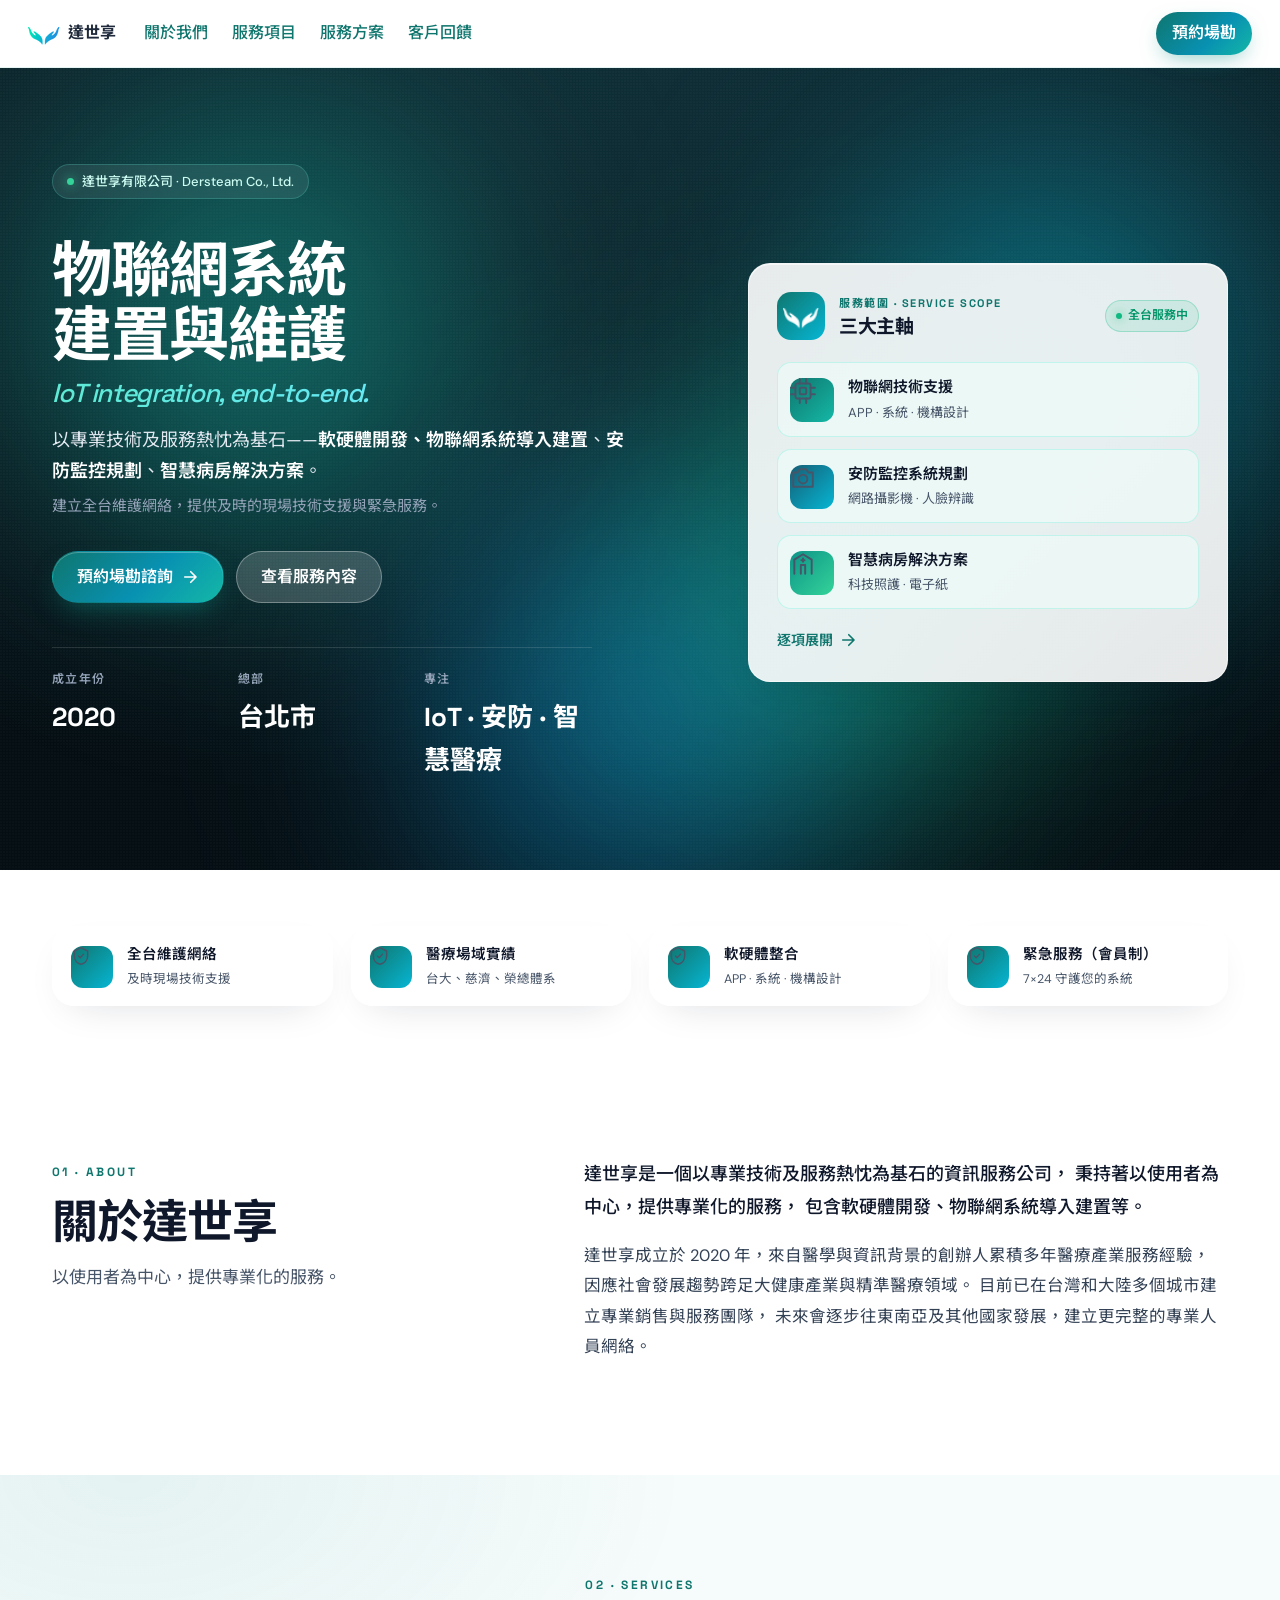
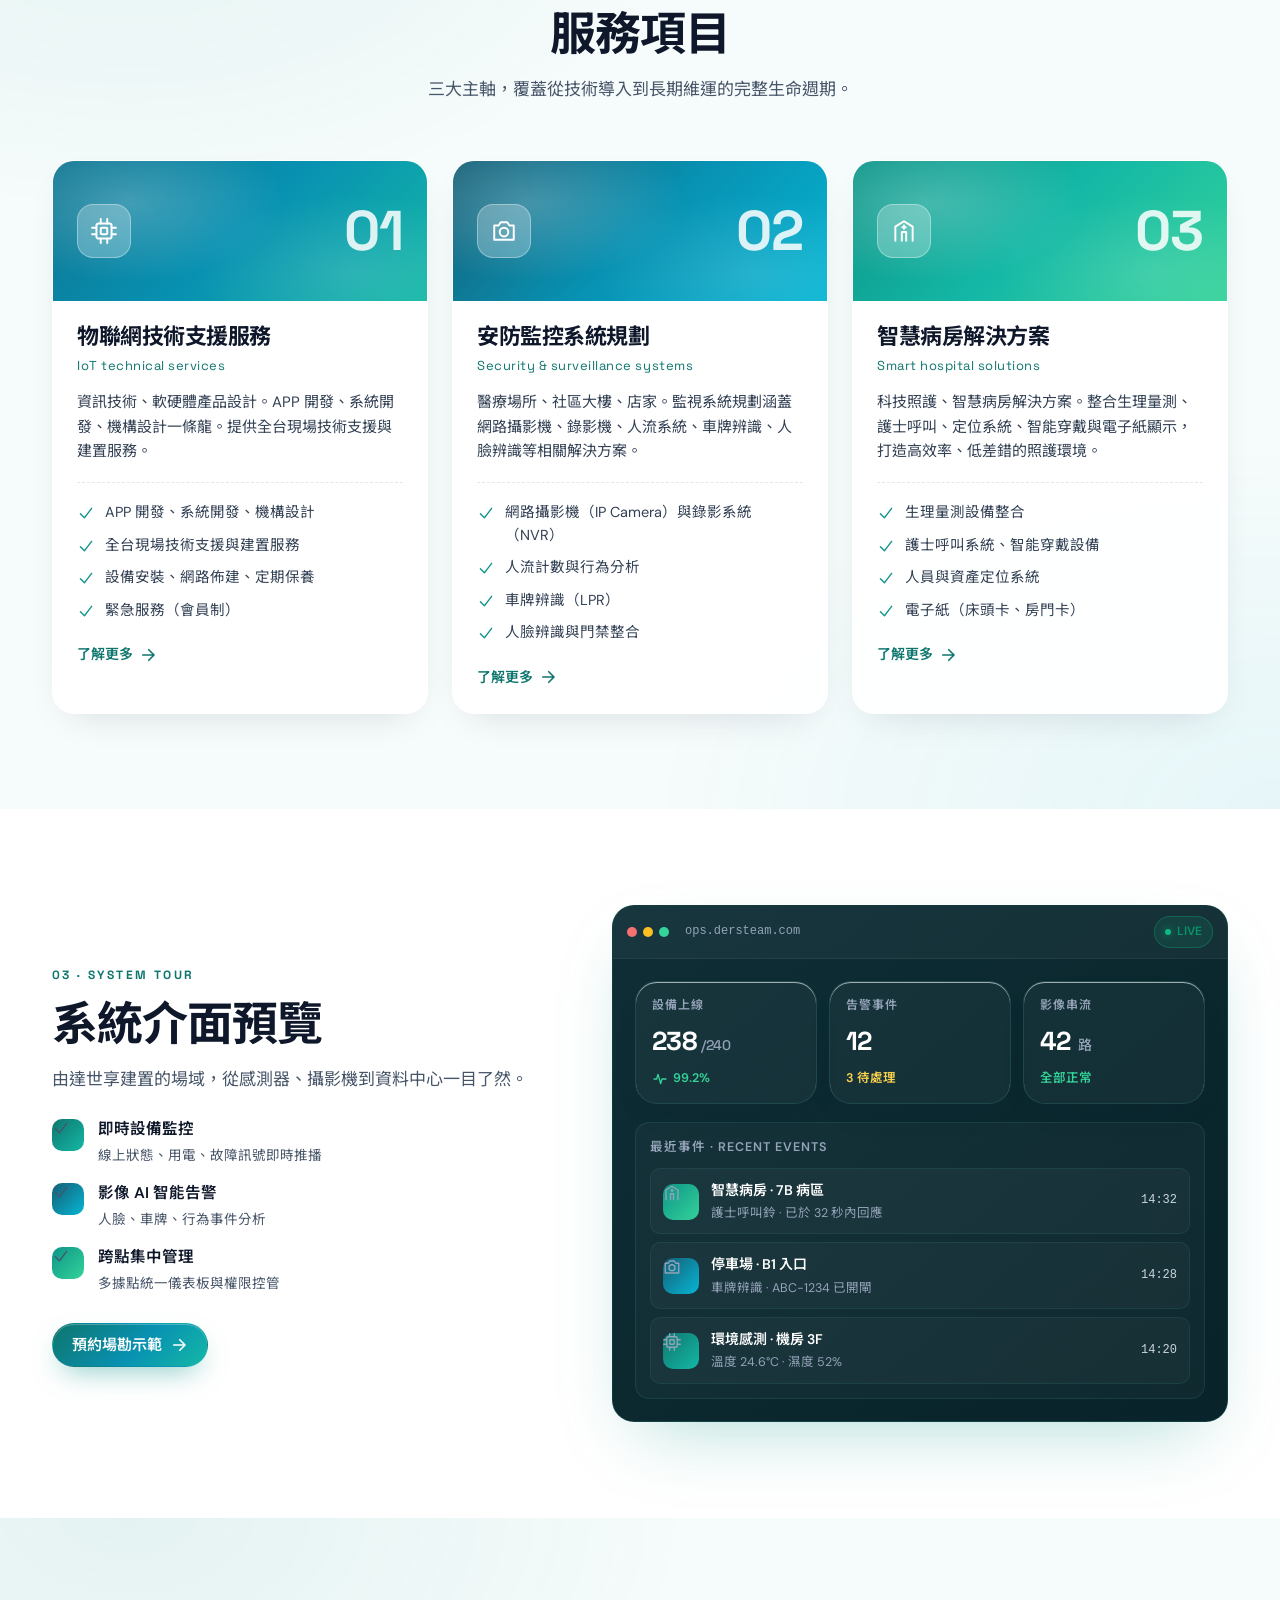
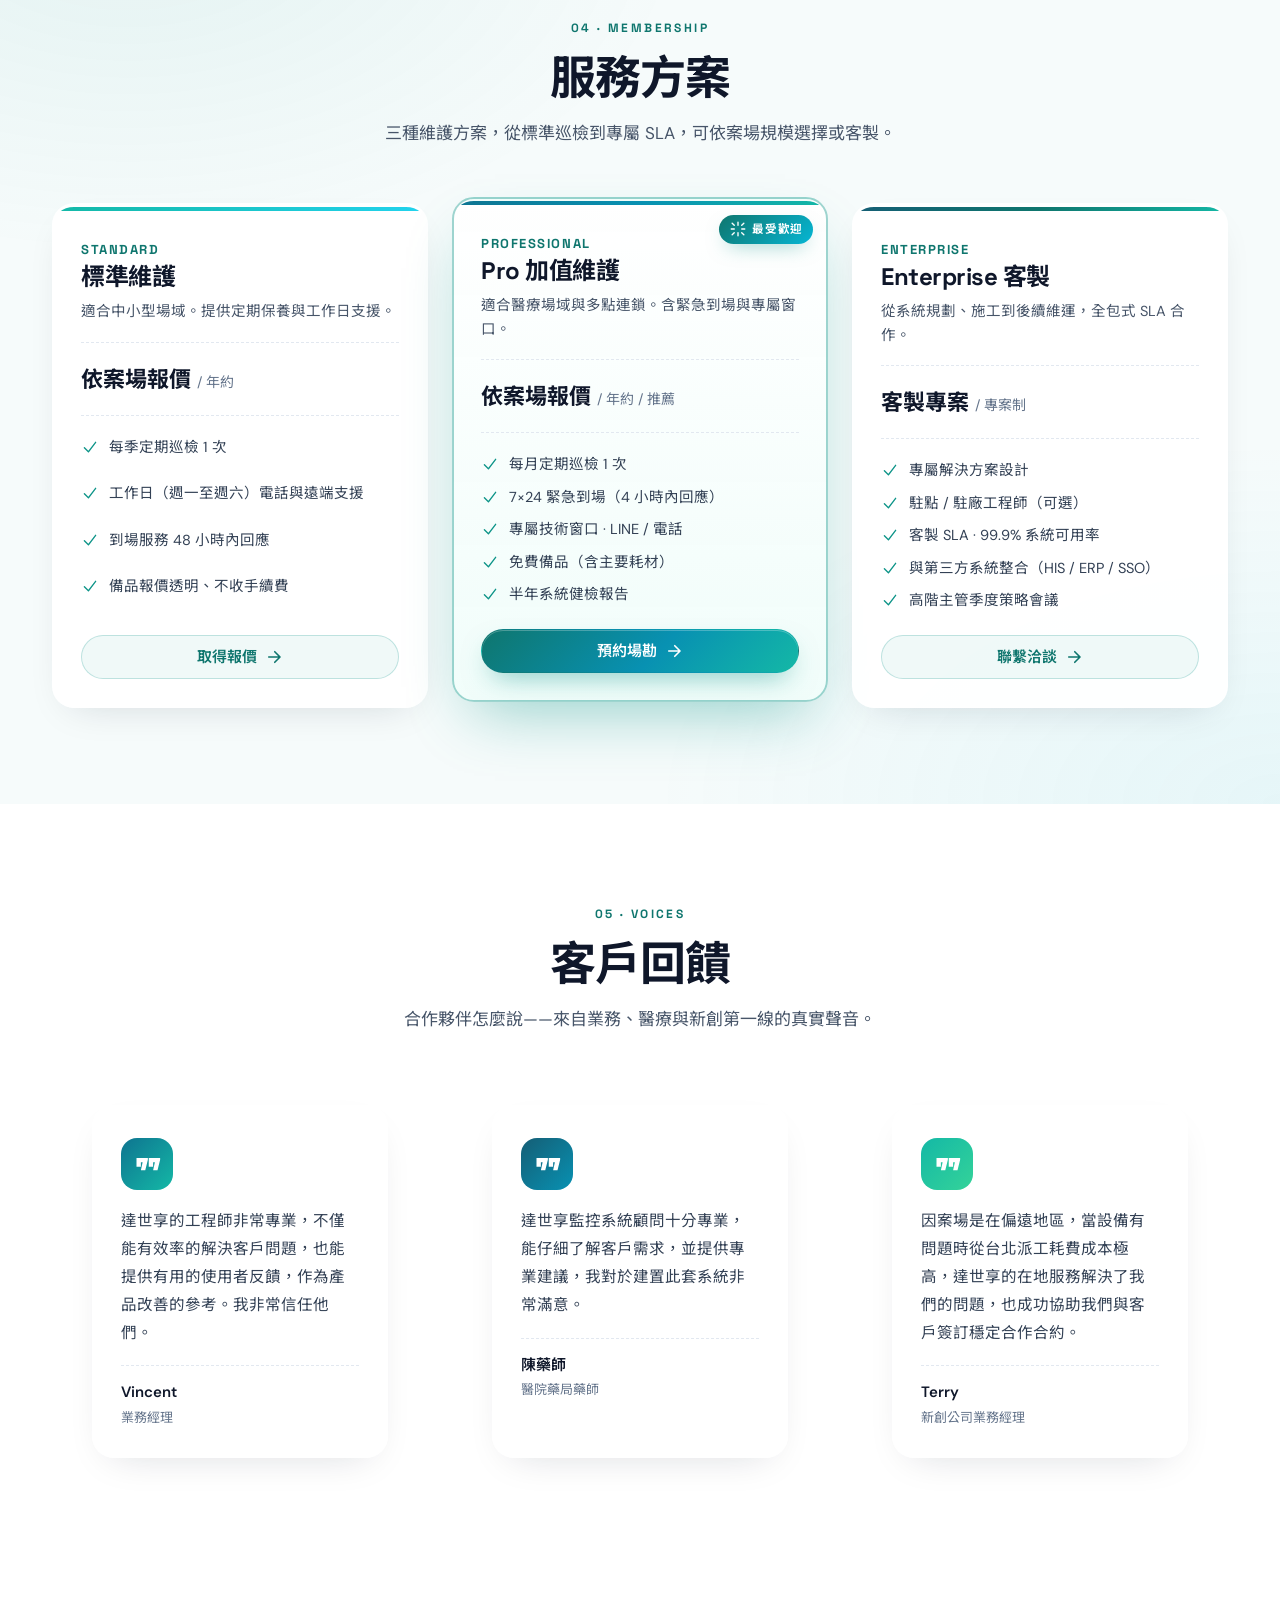
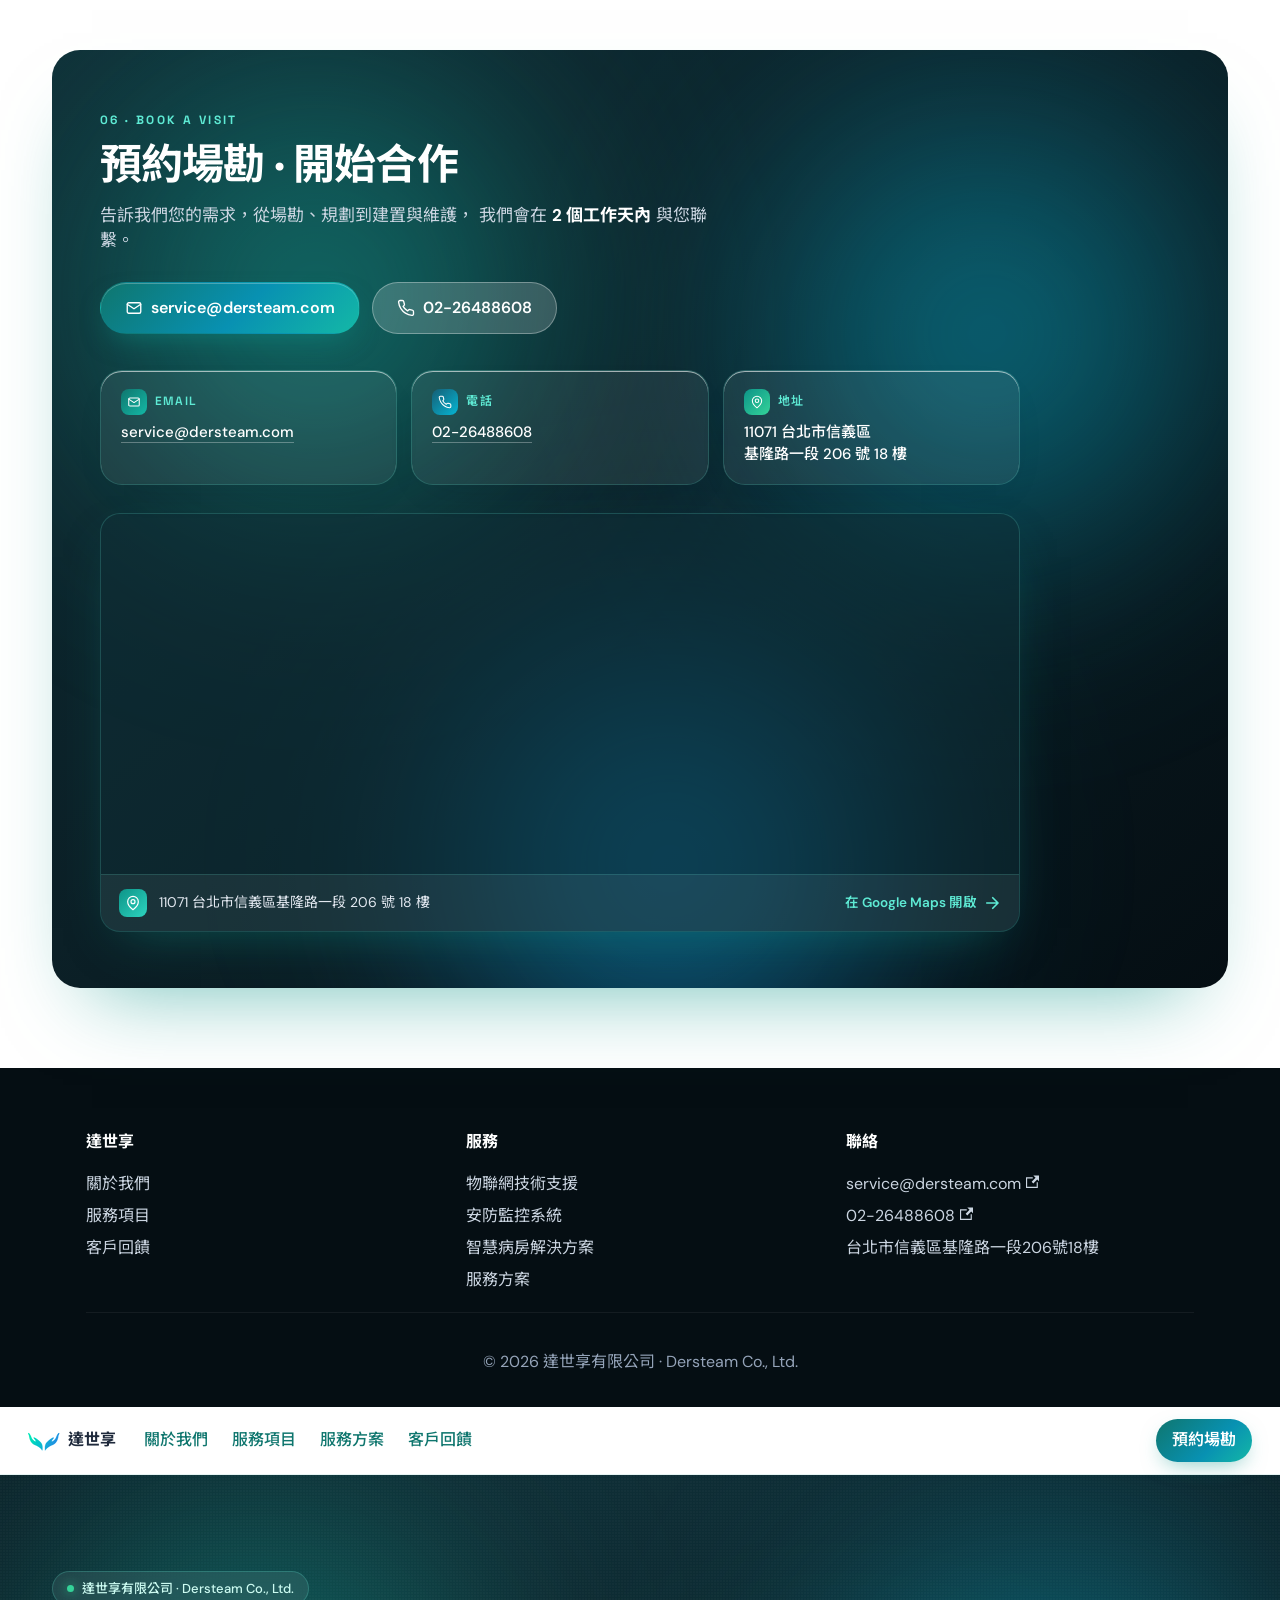
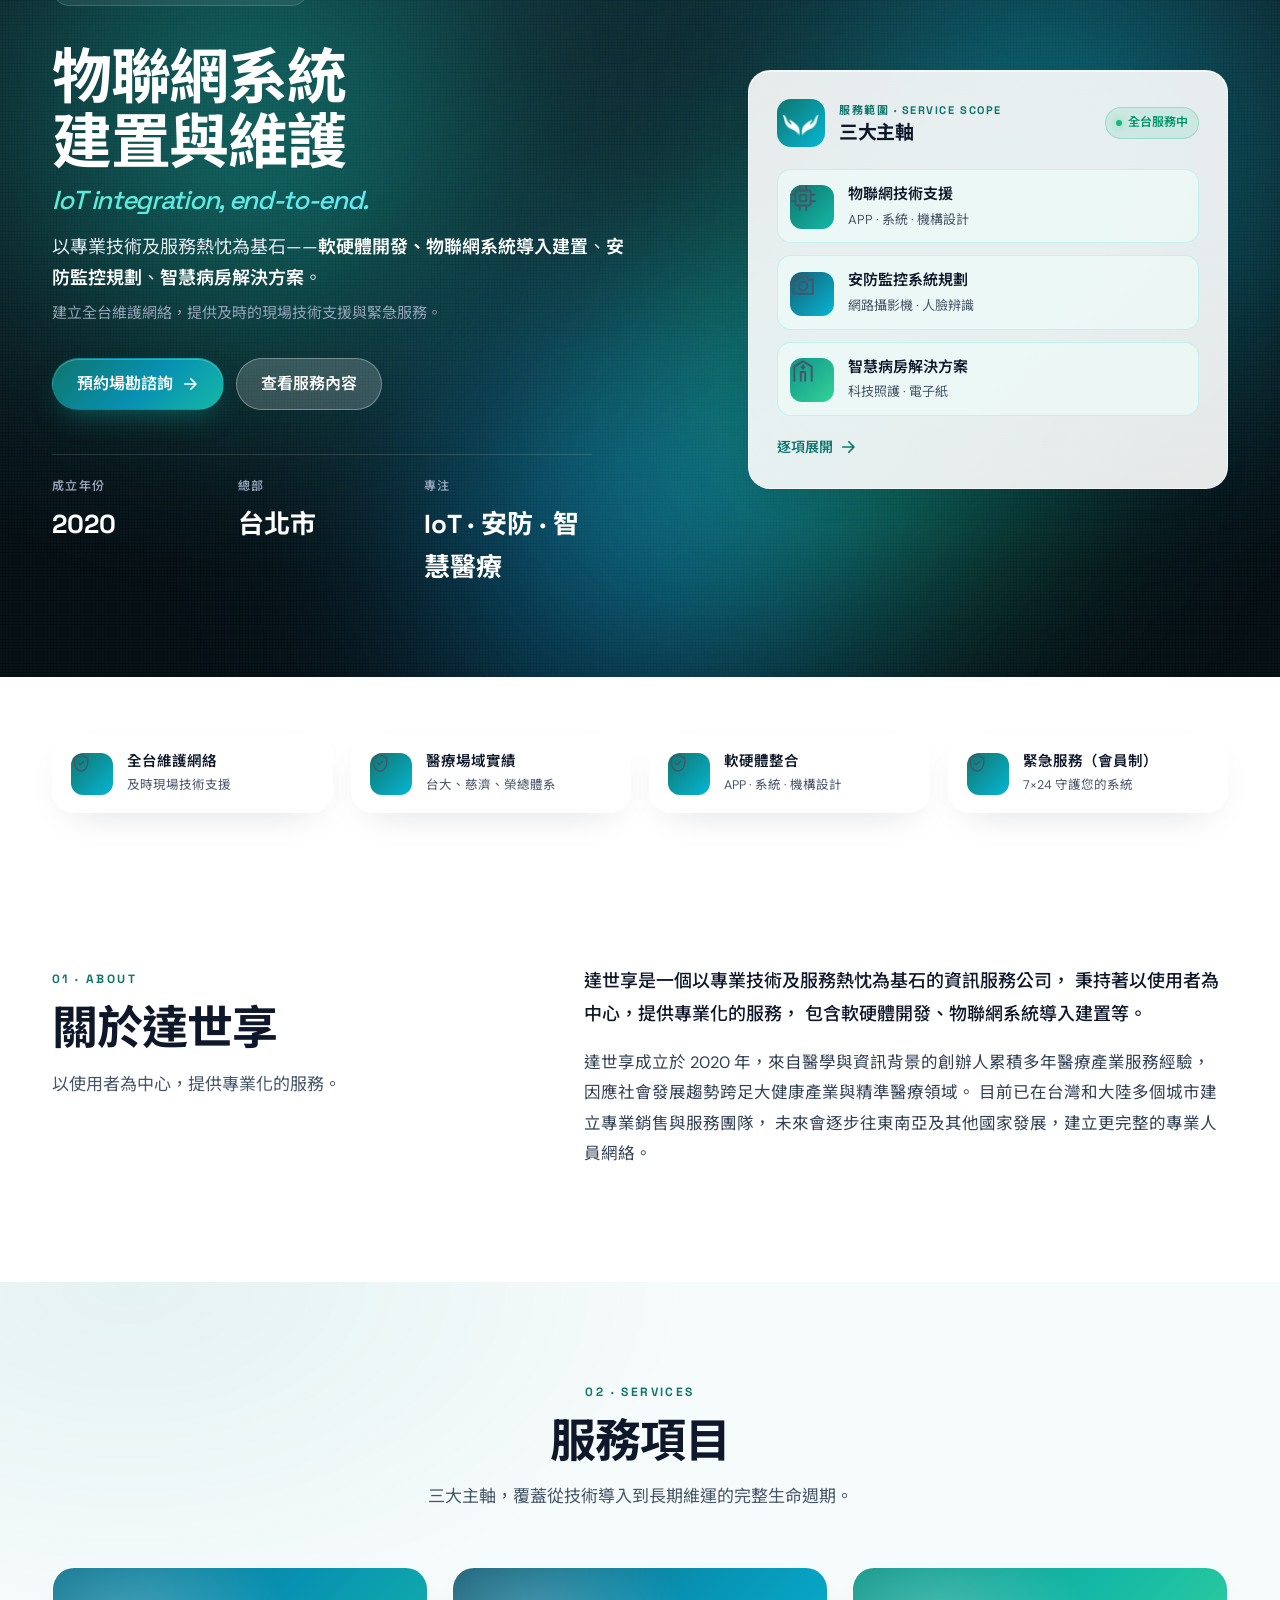
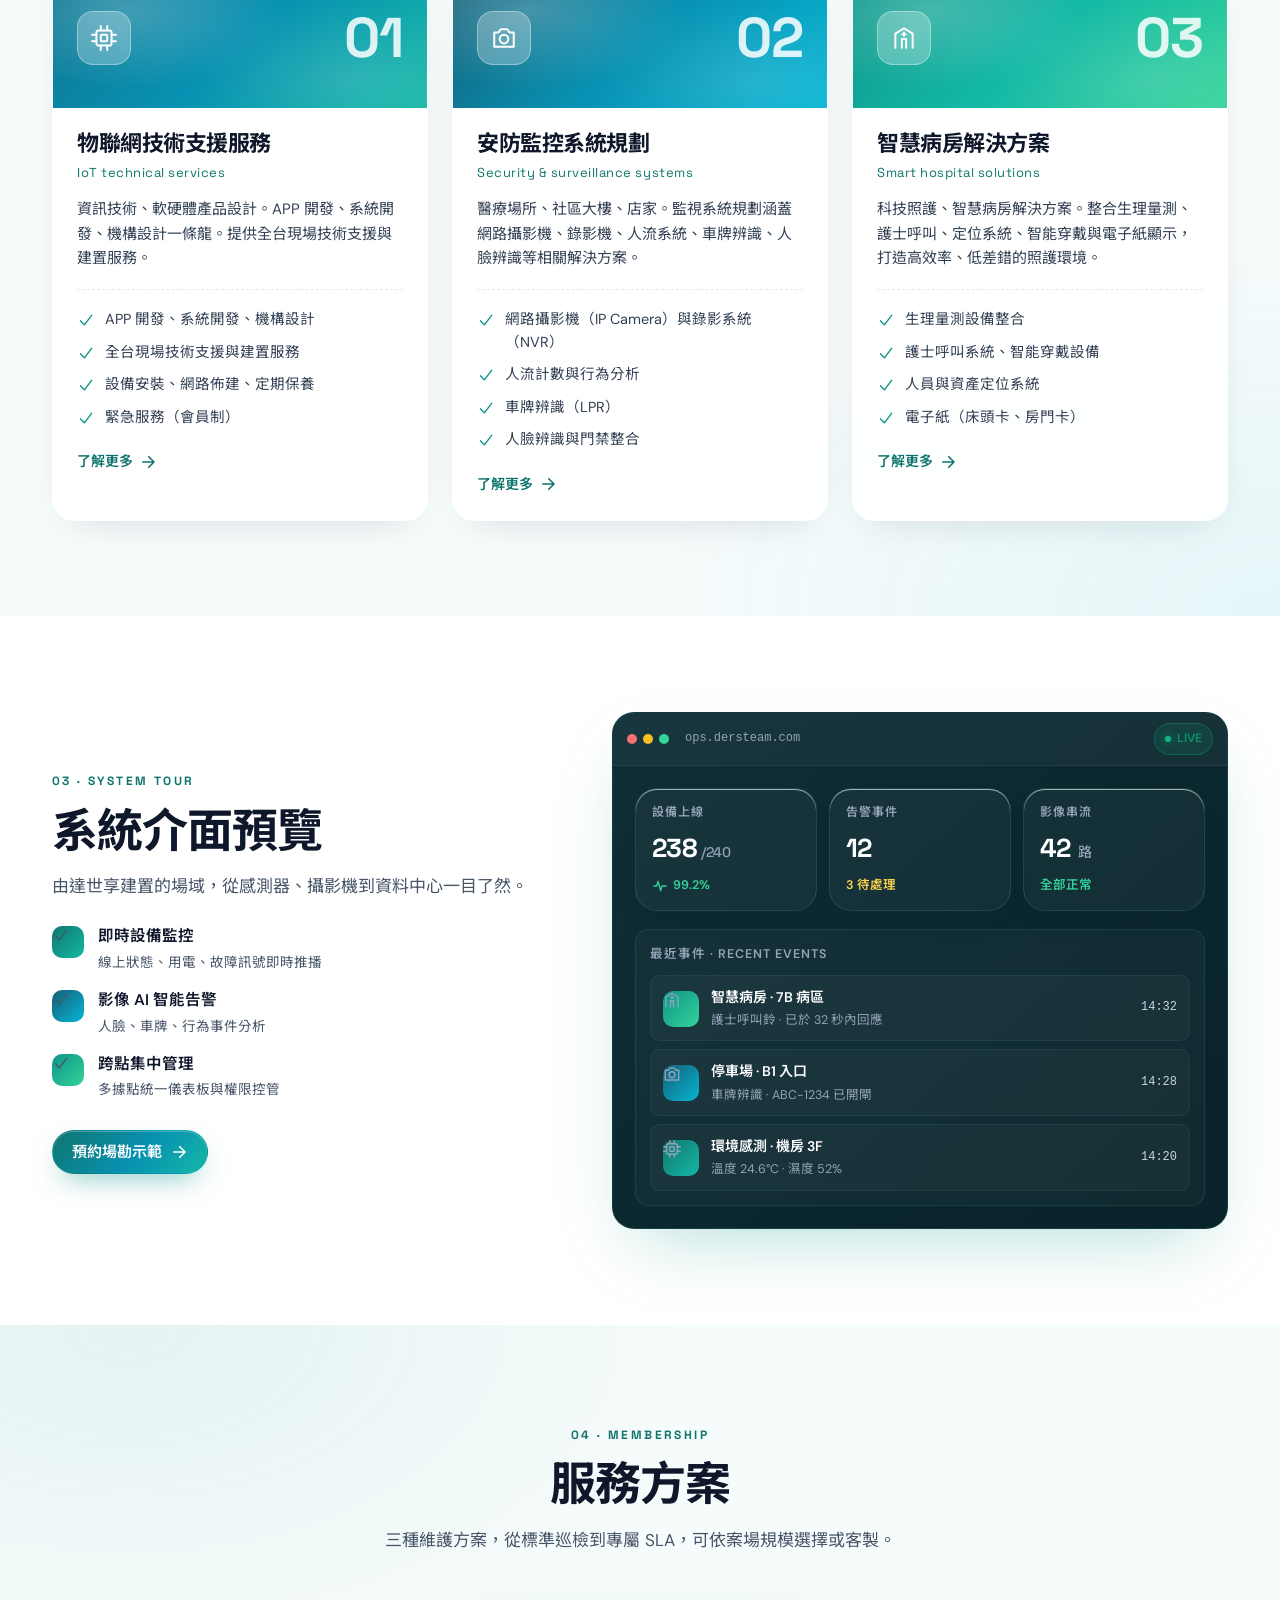
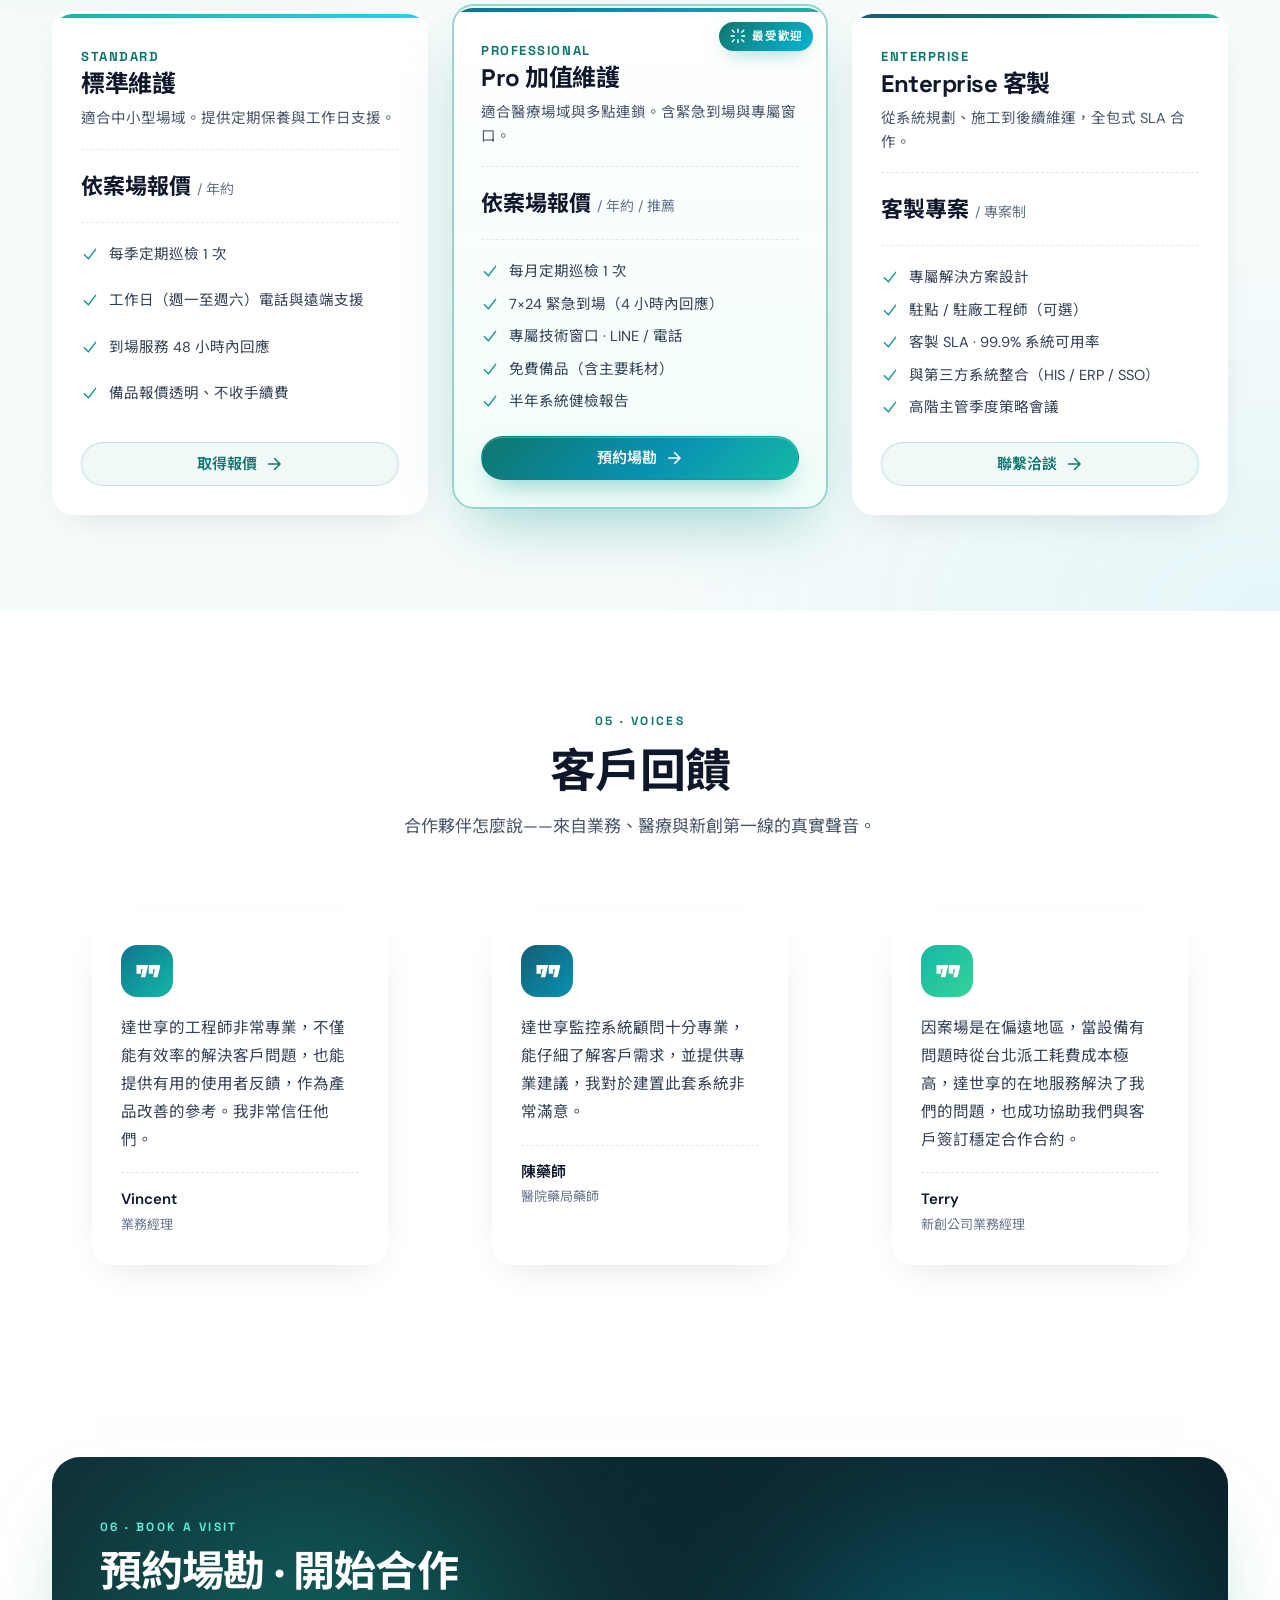
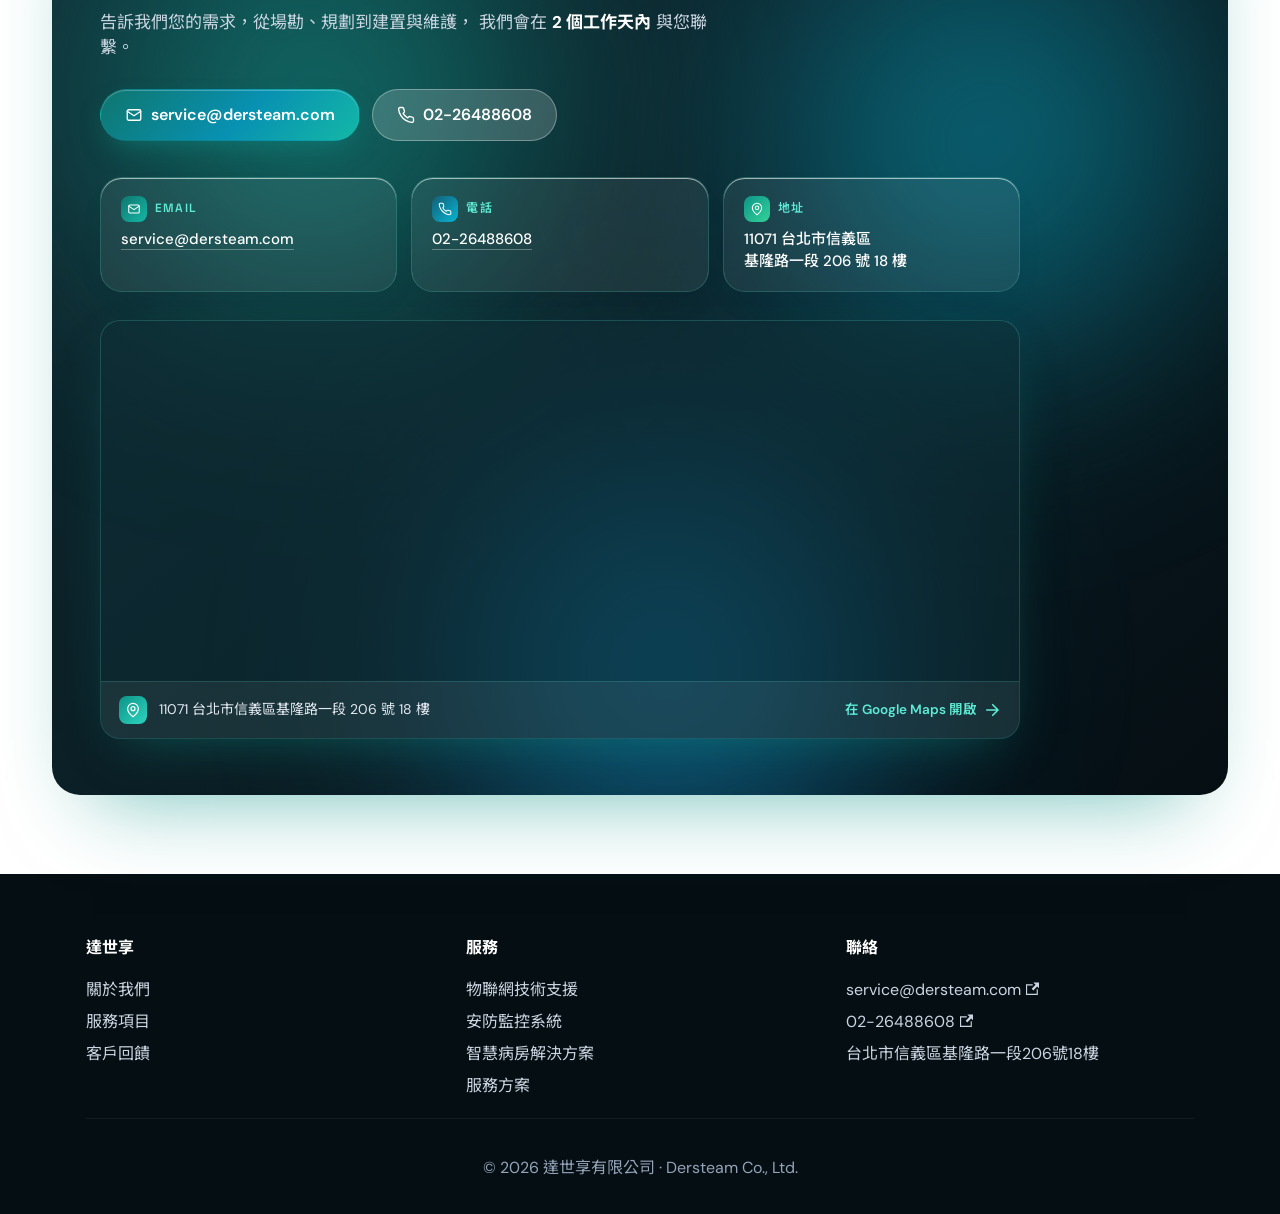
==== commit a4d82d5b: "deploy: restore location map in contact section" ====
--- a/index.html
+++ b/index.html
@@ -1,4 +1,4 @@
-<!doctype html><html lang=zh-Hant dir=ltr class="plugin-pages plugin-id-default" data-has-hydrated=false><head><meta charset=UTF-8><meta name=generator content="Docusaurus v3.10.1"><title data-rh=true>達世享有限公司</title><meta data-rh=true name=viewport content="width=device-width, initial-scale=1.0"/><meta data-rh=true name=twitter:card content=summary_large_image /><meta data-rh=true property=og:image content=https://dersteam.github.io/assets/logo.png /><meta data-rh=true name=twitter:image content=https://dersteam.github.io/assets/logo.png /><meta data-rh=true property=og:url content=https://dersteam.github.io/ /><meta data-rh=true property=og:locale content=zh_Hant /><meta data-rh=true name=docusaurus_locale content=zh-Hant /><meta data-rh=true name=docusaurus_tag content=default /><meta data-rh=true name=docsearch:language content=zh-Hant /><meta data-rh=true name=docsearch:docusaurus_tag content=default /><meta data-rh=true property=og:title content=達世享有限公司 /><meta data-rh=true name=description content=達世享有限公司建立全台維護網絡，提供物聯網技術支援、安防監控系統規劃、智慧病房解決方案，包含設備安裝、網路佈建、定期保養與緊急服務。 /><meta data-rh=true property=og:description content=達世享有限公司建立全台維護網絡，提供物聯網技術支援、安防監控系統規劃、智慧病房解決方案，包含設備安裝、網路佈建、定期保養與緊急服務。 /><link data-rh=true rel=icon href=/assets/favicon.ico /><link data-rh=true rel=canonical href=https://dersteam.github.io/ /><link data-rh=true rel=alternate href=https://dersteam.github.io/ hreflang=zh-Hant /><link data-rh=true rel=alternate href=https://dersteam.github.io/ hreflang=x-default /><script data-rh=true>document.addEventListener("DOMContentLoaded",function(){void 0===window.docusaurus&&insertBanner()});function insertBanner(){var n=document.createElement("div");n.id="__docusaurus-base-url-issue-banner-container",n.innerHTML='\n<div id="__docusaurus-base-url-issue-banner" style="border: thick solid red; background-color: rgb(255, 230, 179); margin: 20px; padding: 20px; font-size: 20px;">\n   <p style="font-weight: bold; font-size: 30px;">Your Docusaurus site did not load properly.</p>\n   <p>A very common reason is a wrong site <a href="https://docusaurus.io/docs/docusaurus.config.js/#baseUrl" style="font-weight: bold;">baseUrl configuration</a>.</p>\n   <p>Current configured baseUrl = <span style="font-weight: bold; color: red;">/</span>  (default value)</p>\n   <p>We suggest trying baseUrl = <span id="__docusaurus-base-url-issue-banner-suggestion-container" style="font-weight: bold; color: green;"></span></p>\n</div>\n',document.body.prepend(n);var e=document.getElementById("__docusaurus-base-url-issue-banner-suggestion-container"),s=window.location.pathname;e.innerHTML="/"===s.substr(-1)?s:s+"/"}</script><script type=application/ld+json>{"@context":"https://schema.org","@graph":[{"@type":"WebSite","description":"物聯網系統建置與維護 · IoT integration & maintenance","name":"達世享有限公司","url":"https://dersteam.github.io"},{"@type":"Organization","logo":"https://dersteam.github.io/assets/logo.png","name":"達世享有限公司","url":"https://dersteam.github.io"},{"@type":"WebPage","name":"達世享有限公司","url":"https://dersteam.github.io"}]}</script><meta name=description content=達世享有限公司建立全台維護網絡，提供物聯網技術支援、安防監控系統規劃、智慧病房解決方案，包含設備安裝、網路佈建、定期保養與緊急服務。><meta property=og:title content="物聯網系統建置與維護 | 達世享有限公司 | 台北市"><meta property=og:description content=達世享有限公司建立全台維護網絡，提供物聯網技術支援、安防監控系統規劃、智慧病房解決方案。><meta property=og:type content=website><meta property=og:site_name content=達世享有限公司><link rel=icon type=image/png sizes=32x32 href=/assets/favicon-32.png><link rel=icon type=image/png sizes=192x192 href=/assets/favicon-192.png><link rel=apple-touch-icon sizes=180x180 href=/assets/apple-touch-icon.png><link rel=manifest href=/site.webmanifest><link rel=preconnect href=https://fonts.googleapis.com><link rel=preconnect href=https://fonts.gstatic.com crossorigin=anonymous><link rel=stylesheet href="https://fonts.googleapis.com/css2?family=DM+Sans:wght@400;500;600;700&family=Space+Grotesk:wght@400;500;600;700&family=Noto+Sans+TC:wght@400;500;600;700&display=swap"><script>!function(e,t){var o="https://app.chatwoot.com",n=e.createElement(t),a=e.getElementsByTagName(t)[0];n.src=o+"/packs/js/sdk.js",n.defer=!0,n.async=!0,a.parentNode.insertBefore(n,a),n.onload=function(){window.chatwootSDK.run({websiteToken:"cHU1HWijQGNqpTXXNYb52sbk",baseUrl:o,locale:"zh_TW"})}}(document,"script")</script><link rel=stylesheet href=/assets/css/styles.784a2a9b.css /><script src=/assets/js/runtime~main.be7946a0.js defer></script><script src=/assets/js/main.5304c49c.js defer></script></head><body><svg style="display: none;"><defs>
+<!doctype html><html lang=zh-Hant dir=ltr class="plugin-pages plugin-id-default" data-has-hydrated=false><head><meta charset=UTF-8><meta name=generator content="Docusaurus v3.10.1"><title data-rh=true>達世享有限公司</title><meta data-rh=true name=viewport content="width=device-width, initial-scale=1.0"/><meta data-rh=true name=twitter:card content=summary_large_image /><meta data-rh=true property=og:image content=https://dersteam.github.io/assets/logo.png /><meta data-rh=true name=twitter:image content=https://dersteam.github.io/assets/logo.png /><meta data-rh=true property=og:url content=https://dersteam.github.io/ /><meta data-rh=true property=og:locale content=zh_Hant /><meta data-rh=true name=docusaurus_locale content=zh-Hant /><meta data-rh=true name=docusaurus_tag content=default /><meta data-rh=true name=docsearch:language content=zh-Hant /><meta data-rh=true name=docsearch:docusaurus_tag content=default /><meta data-rh=true property=og:title content=達世享有限公司 /><meta data-rh=true name=description content=達世享有限公司建立全台維護網絡，提供物聯網技術支援、安防監控系統規劃、智慧病房解決方案，包含設備安裝、網路佈建、定期保養與緊急服務。 /><meta data-rh=true property=og:description content=達世享有限公司建立全台維護網絡，提供物聯網技術支援、安防監控系統規劃、智慧病房解決方案，包含設備安裝、網路佈建、定期保養與緊急服務。 /><link data-rh=true rel=icon href=/assets/favicon.ico /><link data-rh=true rel=canonical href=https://dersteam.github.io/ /><link data-rh=true rel=alternate href=https://dersteam.github.io/ hreflang=zh-Hant /><link data-rh=true rel=alternate href=https://dersteam.github.io/ hreflang=x-default /><script data-rh=true>document.addEventListener("DOMContentLoaded",function(){void 0===window.docusaurus&&insertBanner()});function insertBanner(){var n=document.createElement("div");n.id="__docusaurus-base-url-issue-banner-container",n.innerHTML='\n<div id="__docusaurus-base-url-issue-banner" style="border: thick solid red; background-color: rgb(255, 230, 179); margin: 20px; padding: 20px; font-size: 20px;">\n   <p style="font-weight: bold; font-size: 30px;">Your Docusaurus site did not load properly.</p>\n   <p>A very common reason is a wrong site <a href="https://docusaurus.io/docs/docusaurus.config.js/#baseUrl" style="font-weight: bold;">baseUrl configuration</a>.</p>\n   <p>Current configured baseUrl = <span style="font-weight: bold; color: red;">/</span>  (default value)</p>\n   <p>We suggest trying baseUrl = <span id="__docusaurus-base-url-issue-banner-suggestion-container" style="font-weight: bold; color: green;"></span></p>\n</div>\n',document.body.prepend(n);var e=document.getElementById("__docusaurus-base-url-issue-banner-suggestion-container"),s=window.location.pathname;e.innerHTML="/"===s.substr(-1)?s:s+"/"}</script><script type=application/ld+json>{"@context":"https://schema.org","@graph":[{"@type":"WebSite","description":"物聯網系統建置與維護 · IoT integration & maintenance","name":"達世享有限公司","url":"https://dersteam.github.io"},{"@type":"Organization","logo":"https://dersteam.github.io/assets/logo.png","name":"達世享有限公司","url":"https://dersteam.github.io"},{"@type":"WebPage","name":"達世享有限公司","url":"https://dersteam.github.io"}]}</script><meta name=description content=達世享有限公司建立全台維護網絡，提供物聯網技術支援、安防監控系統規劃、智慧病房解決方案，包含設備安裝、網路佈建、定期保養與緊急服務。><meta property=og:title content="物聯網系統建置與維護 | 達世享有限公司 | 台北市"><meta property=og:description content=達世享有限公司建立全台維護網絡，提供物聯網技術支援、安防監控系統規劃、智慧病房解決方案。><meta property=og:type content=website><meta property=og:site_name content=達世享有限公司><link rel=icon type=image/png sizes=32x32 href=/assets/favicon-32.png><link rel=icon type=image/png sizes=192x192 href=/assets/favicon-192.png><link rel=apple-touch-icon sizes=180x180 href=/assets/apple-touch-icon.png><link rel=manifest href=/site.webmanifest><link rel=preconnect href=https://fonts.googleapis.com><link rel=preconnect href=https://fonts.gstatic.com crossorigin=anonymous><link rel=stylesheet href="https://fonts.googleapis.com/css2?family=DM+Sans:wght@400;500;600;700&family=Space+Grotesk:wght@400;500;600;700&family=Noto+Sans+TC:wght@400;500;600;700&display=swap"><script>!function(e,t){var o="https://app.chatwoot.com",n=e.createElement(t),a=e.getElementsByTagName(t)[0];n.src=o+"/packs/js/sdk.js",n.defer=!0,n.async=!0,a.parentNode.insertBefore(n,a),n.onload=function(){window.chatwootSDK.run({websiteToken:"cHU1HWijQGNqpTXXNYb52sbk",baseUrl:o,locale:"zh_TW"})}}(document,"script")</script><link rel=stylesheet href=/assets/css/styles.b81c0ee3.css /><script src=/assets/js/runtime~main.11d52c6c.js defer></script><script src=/assets/js/main.5304c49c.js defer></script></head><body><svg style="display: none;"><defs>
 <symbol id=theme-svg-external-link viewBox="0 0 24 24"><path fill=currentColor d="M21 13v10h-21v-19h12v2h-10v15h17v-8h2zm3-12h-10.988l4.035 4-6.977 7.07 2.828 2.828 6.977-7.07 4.125 4.172v-11z"/></symbol>
 </defs></svg>
-<script>!function(){var t;document.documentElement.setAttribute("data-theme",t||"light"),document.documentElement.setAttribute("data-theme-choice",t||"light")}(),function(){try{for(var[t,e]of new URLSearchParams(window.location.search).entries())if(t.startsWith("docusaurus-data-")){var a=t.replace("docusaurus-data-","data-");document.documentElement.setAttribute(a,e)}}catch(t){}}()</script><div id=__docusaurus><link rel=preload as=image href=/assets/logo.png /><div role=region aria-label=跳至主要内容><a class=skipToContent_fXgn href=#__docusaurus_skipToContent_fallback>跳至主要内容</a></div><nav aria-label=主導航 class="theme-layout-navbar navbar navbar--fixed-top"><div class=navbar__inner><div class="theme-layout-navbar-left navbar__items"><button aria-label=切換導覽列 aria-expanded=false class="navbar__toggle clean-btn" type=button><svg width=30 height=30 viewBox="0 0 30 30" aria-hidden=true><path stroke=currentColor stroke-linecap=round stroke-miterlimit=10 stroke-width=2 d="M4 7h22M4 15h22M4 23h22"/></svg></button><a class=navbar__brand href=/><div class=navbar__logo><img src=/assets/logo.png alt=達世享有限公司 class="themedComponent_mlkZ themedComponent--light_NVdE" height=32 width=32 /><img src=/assets/logo.png alt=達世享有限公司 class="themedComponent_mlkZ themedComponent--dark_xIcU" height=32 width=32 /></div><b class="navbar__title text--truncate">達世享</b></a><a aria-current=page class="navbar__item navbar__link navbar__link--active" href=/#about>關於我們</a><a aria-current=page class="navbar__item navbar__link navbar__link--active" href=/#services>服務項目</a><a aria-current=page class="navbar__item navbar__link navbar__link--active" href=/#plans>服務方案</a><a aria-current=page class="navbar__item navbar__link navbar__link--active" href=/#testimonials>客戶回饋</a></div><div class="theme-layout-navbar-right navbar__items navbar__items--right"><a aria-current=page class="navbar__item navbar__link navbar-cta navbar__link--active" href=/#contact>預約場勘</a><div class=navbarSearchContainer_Bca1></div></div></div><div role=presentation class=navbar-sidebar__backdrop></div></nav><div id=__docusaurus_skipToContent_fallback class="theme-layout-main main-wrapper mainWrapper_z2l0"><div class=ds><section class=hero id=top><div class=vibrant-bg aria-hidden=true><div class="blob blob-1"></div><div class="blob blob-2"></div><div class="blob blob-3"></div><div class="blob blob-4"></div><div class=grain></div></div><div class="container hero-grid"><div class=hero-content><p class=eyebrow><span class=pulse-dot></span> 達世享有限公司 · Dersteam Co., Ltd.<h1 class=hero-title><span class=hero-title-zh>物聯網系統<br/>建置與維護</span><span class=hero-title-en>IoT integration, end-to-end.</span></h1><p class=hero-lede>以專業技術及服務熱忱為基石——<strong>軟硬體開發、物聯網系統導入建置</strong>、<strong>安防監控規劃</strong>、<strong>智慧病房解決方案</strong>。<p class=hero-sub>建立全台維護網絡，提供及時的現場技術支援與緊急服務。<div class=hero-cta><a href=#contact class="btn btn-primary btn-lg">預約場勘諮詢<svg viewBox="0 0 24 24" width=18 height=18 fill=none stroke=currentColor stroke-width=2.2 stroke-linecap=round stroke-linejoin=round aria-hidden=true><path d="M5 12h14M13 5l7 7-7 7"/></svg></a><a href=#services class="btn btn-glass btn-lg">查看服務內容</a></div><dl class=hero-stats aria-label=公司亮點><div><dt>成立年份<dd>2020</div><div><dt>總部<dd>台北市</div><div><dt>專注<dd>IoT · 安防 · 智慧醫療</div></dl></div><aside class=hero-glass aria-label=服務範圍速覽><div class="glass-card hero-glass-card"><div class=hero-glass-head><div class=hero-glass-logo><img src=/assets/logo.png alt="" /></div><div><p class=hero-glass-eyebrow>服務範圍 · Service scope<h2 class=hero-glass-title>三大主軸</h2></div><span class=badge-live><span class=badge-dot></span>全台服務中</span></div><ul class=hero-glass-list role=list><li><span class="hero-glass-ic ic-teal" aria-hidden=true><svg viewBox="0 0 24 24" width=26 height=26 fill=none stroke=currentColor stroke-width=1.8 stroke-linecap=round stroke-linejoin=round aria-hidden=true><rect x=5 y=5 width=14 height=14 rx=2 /><rect x=9 y=9 width=6 height=6 rx=1 /><path d="M9 1v4M15 1v4M9 19v4M15 19v4M1 9h4M1 15h4M19 9h4M19 15h4"/></svg></span><div><strong>物聯網技術支援</strong><span>APP · 系統 · 機構設計</span></div><li><span class="hero-glass-ic ic-deep" aria-hidden=true><svg viewBox="0 0 24 24" width=26 height=26 fill=none stroke=currentColor stroke-width=1.8 stroke-linecap=round stroke-linejoin=round aria-hidden=true><path d="M3 7h4l2-3h6l2 3h4v13H3z"/><circle cx=12 cy=13 r=4 /></svg></span><div><strong>安防監控系統規劃</strong><span>網路攝影機 · 人臉辨識</span></div><li><span class="hero-glass-ic ic-mint" aria-hidden=true><svg viewBox="0 0 24 24" width=26 height=26 fill=none stroke=currentColor stroke-width=1.8 stroke-linecap=round stroke-linejoin=round aria-hidden=true><path d="M4 21V8l8-5 8 5v13"/><path d="M10 21V13h4v8"/><path d="M12 7v3M10.5 8.5h3"/></svg></span><div><strong>智慧病房解決方案</strong><span>科技照護 · 電子紙</span></div></ul><a href=#services class=hero-glass-link>逐項展開 <svg viewBox="0 0 24 24" width=18 height=18 fill=none stroke=currentColor stroke-width=2.2 stroke-linecap=round stroke-linejoin=round aria-hidden=true><path d="M5 12h14M13 5l7 7-7 7"/></svg></a></div></aside></div></section><section class=trust-strip aria-label=信任憑證><div class=container><ul class=trust-grid role=list><li class="glass-card trust-item"><span class=trust-ic aria-hidden=true><svg viewBox="0 0 24 24" width=20 height=20 fill=none stroke=currentColor stroke-width=1.8 stroke-linecap=round stroke-linejoin=round aria-hidden=true><path d="M12 2 4 6v6c0 5 3.5 9 8 10 4.5-1 8-5 8-10V6l-8-4Z"/><path d="m9 12 2 2 4-4"/></svg></span><div><strong>全台維護網絡</strong><span>及時現場技術支援</span></div><li class="glass-card trust-item"><span class=trust-ic aria-hidden=true><svg viewBox="0 0 24 24" width=20 height=20 fill=none stroke=currentColor stroke-width=1.8 stroke-linecap=round stroke-linejoin=round aria-hidden=true><path d="M12 2 4 6v6c0 5 3.5 9 8 10 4.5-1 8-5 8-10V6l-8-4Z"/><path d="m9 12 2 2 4-4"/></svg></span><div><strong>醫療場域實績</strong><span>台大、慈濟、榮總體系</span></div><li class="glass-card trust-item"><span class=trust-ic aria-hidden=true><svg viewBox="0 0 24 24" width=20 height=20 fill=none stroke=currentColor stroke-width=1.8 stroke-linecap=round stroke-linejoin=round aria-hidden=true><path d="M12 2 4 6v6c0 5 3.5 9 8 10 4.5-1 8-5 8-10V6l-8-4Z"/><path d="m9 12 2 2 4-4"/></svg></span><div><strong>軟硬體整合</strong><span>APP · 系統 · 機構設計</span></div><li class="glass-card trust-item"><span class=trust-ic aria-hidden=true><svg viewBox="0 0 24 24" width=20 height=20 fill=none stroke=currentColor stroke-width=1.8 stroke-linecap=round stroke-linejoin=round aria-hidden=true><path d="M12 2 4 6v6c0 5 3.5 9 8 10 4.5-1 8-5 8-10V6l-8-4Z"/><path d="m9 12 2 2 4-4"/></svg></span><div><strong>緊急服務（會員制）</strong><span>7×24 守護您的系統</span></div></ul></div></section><section class=section id=about aria-labelledby=about-title><div class="container about-grid"><header class=about-head><p class=section-eyebrow>01 · About<h2 id=about-title class=section-title>關於達世享</h2><p class=section-sub>以使用者為中心，提供專業化的服務。</header><div class=about-body><p class=lead>達世享是一個以專業技術及服務熱忱為基石的資訊服務公司， 秉持著以使用者為中心，提供專業化的服務， 包含軟硬體開發、物聯網系統導入建置等。<p>達世享成立於 2020 年，來自醫學與資訊背景的創辦人累積多年醫療產業服務經驗， 因應社會發展趨勢跨足大健康產業與精準醫療領域。 目前已在台灣和大陸多個城市建立專業銷售與服務團隊， 未來會逐步往東南亞及其他國家發展，建立更完整的專業人員網絡。</div></div></section><section class="section section-alt" id=services aria-labelledby=svc-title><div class=container><header class="section-header section-header-center"><p class=section-eyebrow>02 · Services<h2 id=svc-title class=section-title>服務項目</h2><p class=section-sub>三大主軸，覆蓋從技術導入到長期維運的完整生命週期。</header><div class=svc-grid><article class="glass-card svc-card reveal-up" style="--accent:linear-gradient(135deg, #0E7490 0%, #0891B2 50%, #14B8A6 100%);--reveal-delay:0ms"><div class=svc-tile aria-hidden=true><span class="svc-tile-ic ic-teal"><svg viewBox="0 0 24 24" width=26 height=26 fill=none stroke=currentColor stroke-width=1.8 stroke-linecap=round stroke-linejoin=round aria-hidden=true><rect x=5 y=5 width=14 height=14 rx=2 /><rect x=9 y=9 width=6 height=6 rx=1 /><path d="M9 1v4M15 1v4M9 19v4M15 19v4M1 9h4M1 15h4M19 9h4M19 15h4"/></svg></span><span class=svc-tile-num>01</span></div><h3 class=svc-title>物聯網技術支援服務</h3><p class=svc-en>IoT technical services<p class=svc-desc>資訊技術、軟硬體產品設計。APP 開發、系統開發、機構設計一條龍。提供全台現場技術支援與建置服務。<ul class=svc-bullets role=list><li><svg viewBox="0 0 20 20" width=18 height=18 fill=currentColor aria-hidden=true><path fill-rule=evenodd d="M16.7 4.15a.75.75 0 0 1 .15 1.05l-8 10.5a.75.75 0 0 1-1.13.08L3.22 11.3a.75.75 0 0 1 1.06-1.06l3.9 3.89 7.48-9.82a.75.75 0 0 1 1.05-.15Z" clip-rule=evenodd /></svg>APP 開發、系統開發、機構設計<li><svg viewBox="0 0 20 20" width=18 height=18 fill=currentColor aria-hidden=true><path fill-rule=evenodd d="M16.7 4.15a.75.75 0 0 1 .15 1.05l-8 10.5a.75.75 0 0 1-1.13.08L3.22 11.3a.75.75 0 0 1 1.06-1.06l3.9 3.89 7.48-9.82a.75.75 0 0 1 1.05-.15Z" clip-rule=evenodd /></svg>全台現場技術支援與建置服務<li><svg viewBox="0 0 20 20" width=18 height=18 fill=currentColor aria-hidden=true><path fill-rule=evenodd d="M16.7 4.15a.75.75 0 0 1 .15 1.05l-8 10.5a.75.75 0 0 1-1.13.08L3.22 11.3a.75.75 0 0 1 1.06-1.06l3.9 3.89 7.48-9.82a.75.75 0 0 1 1.05-.15Z" clip-rule=evenodd /></svg>設備安裝、網路佈建、定期保養<li><svg viewBox="0 0 20 20" width=18 height=18 fill=currentColor aria-hidden=true><path fill-rule=evenodd d="M16.7 4.15a.75.75 0 0 1 .15 1.05l-8 10.5a.75.75 0 0 1-1.13.08L3.22 11.3a.75.75 0 0 1 1.06-1.06l3.9 3.89 7.48-9.82a.75.75 0 0 1 1.05-.15Z" clip-rule=evenodd /></svg>緊急服務（會員制）</ul><a href=#contact class=svc-cta>了解更多 <svg viewBox="0 0 24 24" width=18 height=18 fill=none stroke=currentColor stroke-width=2.2 stroke-linecap=round stroke-linejoin=round aria-hidden=true><path d="M5 12h14M13 5l7 7-7 7"/></svg></a></article><article class="glass-card svc-card reveal-up" style="--accent:linear-gradient(135deg, #155E75 0%, #0891B2 50%, #06B6D4 100%);--reveal-delay:100ms"><div class=svc-tile aria-hidden=true><span class="svc-tile-ic ic-deep"><svg viewBox="0 0 24 24" width=26 height=26 fill=none stroke=currentColor stroke-width=1.8 stroke-linecap=round stroke-linejoin=round aria-hidden=true><path d="M3 7h4l2-3h6l2 3h4v13H3z"/><circle cx=12 cy=13 r=4 /></svg></span><span class=svc-tile-num>02</span></div><h3 class=svc-title>安防監控系統規劃</h3><p class=svc-en>Security & surveillance systems<p class=svc-desc>醫療場所、社區大樓、店家。監視系統規劃涵蓋網路攝影機、錄影機、人流系統、車牌辨識、人臉辨識等相關解決方案。<ul class=svc-bullets role=list><li><svg viewBox="0 0 20 20" width=18 height=18 fill=currentColor aria-hidden=true><path fill-rule=evenodd d="M16.7 4.15a.75.75 0 0 1 .15 1.05l-8 10.5a.75.75 0 0 1-1.13.08L3.22 11.3a.75.75 0 0 1 1.06-1.06l3.9 3.89 7.48-9.82a.75.75 0 0 1 1.05-.15Z" clip-rule=evenodd /></svg>網路攝影機（IP Camera）與錄影系統（NVR）<li><svg viewBox="0 0 20 20" width=18 height=18 fill=currentColor aria-hidden=true><path fill-rule=evenodd d="M16.7 4.15a.75.75 0 0 1 .15 1.05l-8 10.5a.75.75 0 0 1-1.13.08L3.22 11.3a.75.75 0 0 1 1.06-1.06l3.9 3.89 7.48-9.82a.75.75 0 0 1 1.05-.15Z" clip-rule=evenodd /></svg>人流計數與行為分析<li><svg viewBox="0 0 20 20" width=18 height=18 fill=currentColor aria-hidden=true><path fill-rule=evenodd d="M16.7 4.15a.75.75 0 0 1 .15 1.05l-8 10.5a.75.75 0 0 1-1.13.08L3.22 11.3a.75.75 0 0 1 1.06-1.06l3.9 3.89 7.48-9.82a.75.75 0 0 1 1.05-.15Z" clip-rule=evenodd /></svg>車牌辨識（LPR）<li><svg viewBox="0 0 20 20" width=18 height=18 fill=currentColor aria-hidden=true><path fill-rule=evenodd d="M16.7 4.15a.75.75 0 0 1 .15 1.05l-8 10.5a.75.75 0 0 1-1.13.08L3.22 11.3a.75.75 0 0 1 1.06-1.06l3.9 3.89 7.48-9.82a.75.75 0 0 1 1.05-.15Z" clip-rule=evenodd /></svg>人臉辨識與門禁整合</ul><a href=#contact class=svc-cta>了解更多 <svg viewBox="0 0 24 24" width=18 height=18 fill=none stroke=currentColor stroke-width=2.2 stroke-linecap=round stroke-linejoin=round aria-hidden=true><path d="M5 12h14M13 5l7 7-7 7"/></svg></a></article><article class="glass-card svc-card reveal-up" style="--accent:linear-gradient(135deg, #0D9488 0%, #14B8A6 50%, #34D399 100%);--reveal-delay:200ms"><div class=svc-tile aria-hidden=true><span class="svc-tile-ic ic-mint"><svg viewBox="0 0 24 24" width=26 height=26 fill=none stroke=currentColor stroke-width=1.8 stroke-linecap=round stroke-linejoin=round aria-hidden=true><path d="M4 21V8l8-5 8 5v13"/><path d="M10 21V13h4v8"/><path d="M12 7v3M10.5 8.5h3"/></svg></span><span class=svc-tile-num>03</span></div><h3 class=svc-title>智慧病房解決方案</h3><p class=svc-en>Smart hospital solutions<p class=svc-desc>科技照護、智慧病房解決方案。整合生理量測、護士呼叫、定位系統、智能穿戴與電子紙顯示，打造高效率、低差錯的照護環境。<ul class=svc-bullets role=list><li><svg viewBox="0 0 20 20" width=18 height=18 fill=currentColor aria-hidden=true><path fill-rule=evenodd d="M16.7 4.15a.75.75 0 0 1 .15 1.05l-8 10.5a.75.75 0 0 1-1.13.08L3.22 11.3a.75.75 0 0 1 1.06-1.06l3.9 3.89 7.48-9.82a.75.75 0 0 1 1.05-.15Z" clip-rule=evenodd /></svg>生理量測設備整合<li><svg viewBox="0 0 20 20" width=18 height=18 fill=currentColor aria-hidden=true><path fill-rule=evenodd d="M16.7 4.15a.75.75 0 0 1 .15 1.05l-8 10.5a.75.75 0 0 1-1.13.08L3.22 11.3a.75.75 0 0 1 1.06-1.06l3.9 3.89 7.48-9.82a.75.75 0 0 1 1.05-.15Z" clip-rule=evenodd /></svg>護士呼叫系統、智能穿戴設備<li><svg viewBox="0 0 20 20" width=18 height=18 fill=currentColor aria-hidden=true><path fill-rule=evenodd d="M16.7 4.15a.75.75 0 0 1 .15 1.05l-8 10.5a.75.75 0 0 1-1.13.08L3.22 11.3a.75.75 0 0 1 1.06-1.06l3.9 3.89 7.48-9.82a.75.75 0 0 1 1.05-.15Z" clip-rule=evenodd /></svg>人員與資產定位系統<li><svg viewBox="0 0 20 20" width=18 height=18 fill=currentColor aria-hidden=true><path fill-rule=evenodd d="M16.7 4.15a.75.75 0 0 1 .15 1.05l-8 10.5a.75.75 0 0 1-1.13.08L3.22 11.3a.75.75 0 0 1 1.06-1.06l3.9 3.89 7.48-9.82a.75.75 0 0 1 1.05-.15Z" clip-rule=evenodd /></svg>電子紙（床頭卡、房門卡）</ul><a href=#contact class=svc-cta>了解更多 <svg viewBox="0 0 24 24" width=18 height=18 fill=none stroke=currentColor stroke-width=2.2 stroke-linecap=round stroke-linejoin=round aria-hidden=true><path d="M5 12h14M13 5l7 7-7 7"/></svg></a></article></div></div></section><section class=section id=tour aria-labelledby=tour-title><div class="container tour-grid"><header class=tour-intro><p class=section-eyebrow>03 · System Tour<h2 id=tour-title class=section-title>系統介面預覽</h2><p class=section-sub>由達世享建置的場域，從感測器、攝影機到資料中心一目了然。<ul class=tour-points role=list><li><span class="tour-point-ic ic-teal" aria-hidden=true><svg viewBox="0 0 20 20" width=18 height=18 fill=currentColor aria-hidden=true><path fill-rule=evenodd d="M16.7 4.15a.75.75 0 0 1 .15 1.05l-8 10.5a.75.75 0 0 1-1.13.08L3.22 11.3a.75.75 0 0 1 1.06-1.06l3.9 3.89 7.48-9.82a.75.75 0 0 1 1.05-.15Z" clip-rule=evenodd /></svg></span><div><strong>即時設備監控</strong><span>線上狀態、用電、故障訊號即時推播</span></div><li><span class="tour-point-ic ic-deep" aria-hidden=true><svg viewBox="0 0 20 20" width=18 height=18 fill=currentColor aria-hidden=true><path fill-rule=evenodd d="M16.7 4.15a.75.75 0 0 1 .15 1.05l-8 10.5a.75.75 0 0 1-1.13.08L3.22 11.3a.75.75 0 0 1 1.06-1.06l3.9 3.89 7.48-9.82a.75.75 0 0 1 1.05-.15Z" clip-rule=evenodd /></svg></span><div><strong>影像 AI 智能告警</strong><span>人臉、車牌、行為事件分析</span></div><li><span class="tour-point-ic ic-mint" aria-hidden=true><svg viewBox="0 0 20 20" width=18 height=18 fill=currentColor aria-hidden=true><path fill-rule=evenodd d="M16.7 4.15a.75.75 0 0 1 .15 1.05l-8 10.5a.75.75 0 0 1-1.13.08L3.22 11.3a.75.75 0 0 1 1.06-1.06l3.9 3.89 7.48-9.82a.75.75 0 0 1 1.05-.15Z" clip-rule=evenodd /></svg></span><div><strong>跨點集中管理</strong><span>多據點統一儀表板與權限控管</span></div></ul><a href=#contact class="btn btn-primary">預約場勘示範 <svg viewBox="0 0 24 24" width=18 height=18 fill=none stroke=currentColor stroke-width=2.2 stroke-linecap=round stroke-linejoin=round aria-hidden=true><path d="M5 12h14M13 5l7 7-7 7"/></svg></a></header><div class="tour-mock reveal-zoom" aria-label=案場儀表板介面預覽><div class=tour-mock-bar aria-hidden=true><span class="bm-dot bm-dot-red"></span><span class="bm-dot bm-dot-yellow"></span><span class="bm-dot bm-dot-green"></span><span class=bm-title>ops.dersteam.com</span><span class="badge-live badge-live-inline"><span class=badge-dot></span>LIVE</span></div><div class=tour-mock-body><div class=tour-mock-row><div class="glass-card tour-stat" aria-label=今日上線設備><span class=tour-stat-label>設備上線</span><span class=tour-stat-val>238<small>/240</small></span><span class="tour-stat-trend tour-trend-up"><svg viewBox="0 0 24 24" width=16 height=16 fill=none stroke=currentColor stroke-width=2 stroke-linecap=round stroke-linejoin=round aria-hidden=true><path d="M3 12h4l2-7 4 14 2-7h6"/></svg> 99.2%</span></div><div class="glass-card tour-stat" aria-label=今日告警數><span class=tour-stat-label>告警事件</span><span class=tour-stat-val>12</span><span class="tour-stat-trend tour-trend-warm">3 待處理</span></div><div class="glass-card tour-stat" aria-label=跨點影像><span class=tour-stat-label>影像串流</span><span class=tour-stat-val>42<small> 路</small></span><span class="tour-stat-trend tour-trend-up">全部正常</span></div></div><div class=tour-mock-list aria-label=最近事件清單><p class=tour-mock-list-title>最近事件 · Recent events<ul role=list><li><span class="event-ic ic-mint" aria-hidden=true><svg viewBox="0 0 24 24" width=26 height=26 fill=none stroke=currentColor stroke-width=1.8 stroke-linecap=round stroke-linejoin=round aria-hidden=true><path d="M4 21V8l8-5 8 5v13"/><path d="M10 21V13h4v8"/><path d="M12 7v3M10.5 8.5h3"/></svg></span><div><strong>智慧病房 · 7B 病區</strong><span>護士呼叫鈴 · 已於 32 秒內回應</span></div><time>14:32</time><li><span class="event-ic ic-deep" aria-hidden=true><svg viewBox="0 0 24 24" width=26 height=26 fill=none stroke=currentColor stroke-width=1.8 stroke-linecap=round stroke-linejoin=round aria-hidden=true><path d="M3 7h4l2-3h6l2 3h4v13H3z"/><circle cx=12 cy=13 r=4 /></svg></span><div><strong>停車場 · B1 入口</strong><span>車牌辨識 · ABC-1234 已開閘</span></div><time>14:28</time><li><span class="event-ic ic-teal" aria-hidden=true><svg viewBox="0 0 24 24" width=26 height=26 fill=none stroke=currentColor stroke-width=1.8 stroke-linecap=round stroke-linejoin=round aria-hidden=true><rect x=5 y=5 width=14 height=14 rx=2 /><rect x=9 y=9 width=6 height=6 rx=1 /><path d="M9 1v4M15 1v4M9 19v4M15 19v4M1 9h4M1 15h4M19 9h4M19 15h4"/></svg></span><div><strong>環境感測 · 機房 3F</strong><span>溫度 24.6°C · 濕度 52%</span></div><time>14:20</time></ul></div></div></div></div></section><section class="section section-alt" id=plans aria-labelledby=plans-title><div class=container><header class="section-header section-header-center"><p class=section-eyebrow>04 · Membership<h2 id=plans-title class=section-title>服務方案</h2><p class=section-sub>三種維護方案，從標準巡檢到專屬 SLA，可依案場規模選擇或客製。</header><div class=plan-grid><article class="glass-card plan-card reveal-up " style="--accent:linear-gradient(135deg, #14B8A6, #22D3EE);--reveal-delay:0ms"><p class=plan-en>Standard<h3 class=plan-name>標準維護</h3><p class=plan-desc>適合中小型場域。提供定期保養與工作日支援。<p class=plan-price><span class=plan-price-main>依案場報價</span><span class=plan-price-unit>/ <!-- -->年約</span><ul class=plan-features role=list><li><svg viewBox="0 0 20 20" width=18 height=18 fill=currentColor aria-hidden=true><path fill-rule=evenodd d="M16.7 4.15a.75.75 0 0 1 .15 1.05l-8 10.5a.75.75 0 0 1-1.13.08L3.22 11.3a.75.75 0 0 1 1.06-1.06l3.9 3.89 7.48-9.82a.75.75 0 0 1 1.05-.15Z" clip-rule=evenodd /></svg>每季定期巡檢 1 次<li><svg viewBox="0 0 20 20" width=18 height=18 fill=currentColor aria-hidden=true><path fill-rule=evenodd d="M16.7 4.15a.75.75 0 0 1 .15 1.05l-8 10.5a.75.75 0 0 1-1.13.08L3.22 11.3a.75.75 0 0 1 1.06-1.06l3.9 3.89 7.48-9.82a.75.75 0 0 1 1.05-.15Z" clip-rule=evenodd /></svg>工作日（週一至週六）電話與遠端支援<li><svg viewBox="0 0 20 20" width=18 height=18 fill=currentColor aria-hidden=true><path fill-rule=evenodd d="M16.7 4.15a.75.75 0 0 1 .15 1.05l-8 10.5a.75.75 0 0 1-1.13.08L3.22 11.3a.75.75 0 0 1 1.06-1.06l3.9 3.89 7.48-9.82a.75.75 0 0 1 1.05-.15Z" clip-rule=evenodd /></svg>到場服務 48 小時內回應<li><svg viewBox="0 0 20 20" width=18 height=18 fill=currentColor aria-hidden=true><path fill-rule=evenodd d="M16.7 4.15a.75.75 0 0 1 .15 1.05l-8 10.5a.75.75 0 0 1-1.13.08L3.22 11.3a.75.75 0 0 1 1.06-1.06l3.9 3.89 7.48-9.82a.75.75 0 0 1 1.05-.15Z" clip-rule=evenodd /></svg>備品報價透明、不收手續費</ul><a href=#contact class="btn btn-ghost plan-cta">取得報價<!-- --> <svg viewBox="0 0 24 24" width=18 height=18 fill=none stroke=currentColor stroke-width=2.2 stroke-linecap=round stroke-linejoin=round aria-hidden=true><path d="M5 12h14M13 5l7 7-7 7"/></svg></a></article><article class="glass-card plan-card reveal-up plan-card-hi" style="--accent:linear-gradient(135deg, #0E7490, #0891B2, #14B8A6);--reveal-delay:100ms"><span class=plan-tag><svg viewBox="0 0 24 24" width=18 height=18 fill=none stroke=currentColor stroke-width=1.8 stroke-linecap=round stroke-linejoin=round aria-hidden=true><path d="M12 3v4M12 17v4M4.2 4.2l2.8 2.8M16.95 16.95l2.85 2.85M3 12h4M17 12h4M4.2 19.8l2.8-2.8M16.95 7.05l2.85-2.85"/></svg> 最受歡迎</span><p class=plan-en>Professional<h3 class=plan-name>Pro 加值維護</h3><p class=plan-desc>適合醫療場域與多點連鎖。含緊急到場與專屬窗口。<p class=plan-price><span class=plan-price-main>依案場報價</span><span class=plan-price-unit>/ <!-- -->年約 / 推薦</span><ul class=plan-features role=list><li><svg viewBox="0 0 20 20" width=18 height=18 fill=currentColor aria-hidden=true><path fill-rule=evenodd d="M16.7 4.15a.75.75 0 0 1 .15 1.05l-8 10.5a.75.75 0 0 1-1.13.08L3.22 11.3a.75.75 0 0 1 1.06-1.06l3.9 3.89 7.48-9.82a.75.75 0 0 1 1.05-.15Z" clip-rule=evenodd /></svg>每月定期巡檢 1 次<li><svg viewBox="0 0 20 20" width=18 height=18 fill=currentColor aria-hidden=true><path fill-rule=evenodd d="M16.7 4.15a.75.75 0 0 1 .15 1.05l-8 10.5a.75.75 0 0 1-1.13.08L3.22 11.3a.75.75 0 0 1 1.06-1.06l3.9 3.89 7.48-9.82a.75.75 0 0 1 1.05-.15Z" clip-rule=evenodd /></svg>7×24 緊急到場（4 小時內回應）<li><svg viewBox="0 0 20 20" width=18 height=18 fill=currentColor aria-hidden=true><path fill-rule=evenodd d="M16.7 4.15a.75.75 0 0 1 .15 1.05l-8 10.5a.75.75 0 0 1-1.13.08L3.22 11.3a.75.75 0 0 1 1.06-1.06l3.9 3.89 7.48-9.82a.75.75 0 0 1 1.05-.15Z" clip-rule=evenodd /></svg>專屬技術窗口 · LINE / 電話<li><svg viewBox="0 0 20 20" width=18 height=18 fill=currentColor aria-hidden=true><path fill-rule=evenodd d="M16.7 4.15a.75.75 0 0 1 .15 1.05l-8 10.5a.75.75 0 0 1-1.13.08L3.22 11.3a.75.75 0 0 1 1.06-1.06l3.9 3.89 7.48-9.82a.75.75 0 0 1 1.05-.15Z" clip-rule=evenodd /></svg>免費備品（含主要耗材）<li><svg viewBox="0 0 20 20" width=18 height=18 fill=currentColor aria-hidden=true><path fill-rule=evenodd d="M16.7 4.15a.75.75 0 0 1 .15 1.05l-8 10.5a.75.75 0 0 1-1.13.08L3.22 11.3a.75.75 0 0 1 1.06-1.06l3.9 3.89 7.48-9.82a.75.75 0 0 1 1.05-.15Z" clip-rule=evenodd /></svg>半年系統健檢報告</ul><a href=#contact class="btn btn-primary plan-cta">預約場勘<!-- --> <svg viewBox="0 0 24 24" width=18 height=18 fill=none stroke=currentColor stroke-width=2.2 stroke-linecap=round stroke-linejoin=round aria-hidden=true><path d="M5 12h14M13 5l7 7-7 7"/></svg></a></article><article class="glass-card plan-card reveal-up " style="--accent:linear-gradient(135deg, #155E75, #0F766E, #14B8A6);--reveal-delay:200ms"><p class=plan-en>Enterprise<h3 class=plan-name>Enterprise 客製</h3><p class=plan-desc>從系統規劃、施工到後續維運，全包式 SLA 合作。<p class=plan-price><span class=plan-price-main>客製專案</span><span class=plan-price-unit>/ <!-- -->專案制</span><ul class=plan-features role=list><li><svg viewBox="0 0 20 20" width=18 height=18 fill=currentColor aria-hidden=true><path fill-rule=evenodd d="M16.7 4.15a.75.75 0 0 1 .15 1.05l-8 10.5a.75.75 0 0 1-1.13.08L3.22 11.3a.75.75 0 0 1 1.06-1.06l3.9 3.89 7.48-9.82a.75.75 0 0 1 1.05-.15Z" clip-rule=evenodd /></svg>專屬解決方案設計<li><svg viewBox="0 0 20 20" width=18 height=18 fill=currentColor aria-hidden=true><path fill-rule=evenodd d="M16.7 4.15a.75.75 0 0 1 .15 1.05l-8 10.5a.75.75 0 0 1-1.13.08L3.22 11.3a.75.75 0 0 1 1.06-1.06l3.9 3.89 7.48-9.82a.75.75 0 0 1 1.05-.15Z" clip-rule=evenodd /></svg>駐點 / 駐廠工程師（可選）<li><svg viewBox="0 0 20 20" width=18 height=18 fill=currentColor aria-hidden=true><path fill-rule=evenodd d="M16.7 4.15a.75.75 0 0 1 .15 1.05l-8 10.5a.75.75 0 0 1-1.13.08L3.22 11.3a.75.75 0 0 1 1.06-1.06l3.9 3.89 7.48-9.82a.75.75 0 0 1 1.05-.15Z" clip-rule=evenodd /></svg>客製 SLA · 99.9% 系統可用率<li><svg viewBox="0 0 20 20" width=18 height=18 fill=currentColor aria-hidden=true><path fill-rule=evenodd d="M16.7 4.15a.75.75 0 0 1 .15 1.05l-8 10.5a.75.75 0 0 1-1.13.08L3.22 11.3a.75.75 0 0 1 1.06-1.06l3.9 3.89 7.48-9.82a.75.75 0 0 1 1.05-.15Z" clip-rule=evenodd /></svg>與第三方系統整合（HIS / ERP / SSO）<li><svg viewBox="0 0 20 20" width=18 height=18 fill=currentColor aria-hidden=true><path fill-rule=evenodd d="M16.7 4.15a.75.75 0 0 1 .15 1.05l-8 10.5a.75.75 0 0 1-1.13.08L3.22 11.3a.75.75 0 0 1 1.06-1.06l3.9 3.89 7.48-9.82a.75.75 0 0 1 1.05-.15Z" clip-rule=evenodd /></svg>高階主管季度策略會議</ul><a href=#contact class="btn btn-ghost plan-cta">聯繫洽談<!-- --> <svg viewBox="0 0 24 24" width=18 height=18 fill=none stroke=currentColor stroke-width=2.2 stroke-linecap=round stroke-linejoin=round aria-hidden=true><path d="M5 12h14M13 5l7 7-7 7"/></svg></a></article></div></div></section><section class=section id=testimonials aria-labelledby=t-title><div class=container><header class="section-header section-header-center"><p class=section-eyebrow>05 · Voices<h2 id=t-title class=section-title>客戶回饋</h2><p class=section-sub>合作夥伴怎麼說——來自業務、醫療與新創第一線的真實聲音。</header><div class=testi-grid><figure class="glass-card testi-card reveal-up" style="--accent:linear-gradient(135deg, #0E7490, #14B8A6);--reveal-delay:0ms"><div class=testi-mark aria-hidden=true><svg viewBox="0 0 32 32" width=28 height=28 fill=currentColor aria-hidden=true><path d="M9 9H4v10h5V14h2l-2 9h5l3-12V9H9Zm14 0h-5v10h5V14h2l-2 9h5l3-12V9h-8Z"/></svg></div><blockquote><p>達世享的工程師非常專業，不僅能有效率的解決客戶問題，也能提供有用的使用者反饋，作為產品改善的參考。我非常信任他們。</blockquote><figcaption><strong>Vincent</strong><span>業務經理</span></figcaption></figure><figure class="glass-card testi-card reveal-up" style="--accent:linear-gradient(135deg, #155E75, #0891B2);--reveal-delay:110ms"><div class=testi-mark aria-hidden=true><svg viewBox="0 0 32 32" width=28 height=28 fill=currentColor aria-hidden=true><path d="M9 9H4v10h5V14h2l-2 9h5l3-12V9H9Zm14 0h-5v10h5V14h2l-2 9h5l3-12V9h-8Z"/></svg></div><blockquote><p>達世享監控系統顧問十分專業，能仔細了解客戶需求，並提供專業建議，我對於建置此套系統非常滿意。</blockquote><figcaption><strong>陳藥師</strong><span>醫院藥局藥師</span></figcaption></figure><figure class="glass-card testi-card reveal-up" style="--accent:linear-gradient(135deg, #14B8A6, #34D399);--reveal-delay:220ms"><div class=testi-mark aria-hidden=true><svg viewBox="0 0 32 32" width=28 height=28 fill=currentColor aria-hidden=true><path d="M9 9H4v10h5V14h2l-2 9h5l3-12V9H9Zm14 0h-5v10h5V14h2l-2 9h5l3-12V9h-8Z"/></svg></div><blockquote><p>因案場是在偏遠地區，當設備有問題時從台北派工耗費成本極高，達世享的在地服務解決了我們的問題，也成功協助我們與客戶簽訂穩定合作合約。</blockquote><figcaption><strong>Terry</strong><span>新創公司業務經理</span></figcaption></figure></div></div></section><section class="section section-cta" id=contact aria-labelledby=cta-title><div class=container><div class="cta-card reveal-zoom"><div class=cta-bg aria-hidden=true><div class="blob blob-1"></div><div class="blob blob-2"></div><div class="blob blob-3"></div></div><div class=cta-content><p class="section-eyebrow cta-eyebrow">06 · Book a Visit<h2 id=cta-title class=cta-title>預約場勘 · 開始合作</h2><p class=cta-sub>告訴我們您的需求，從場勘、規劃到建置與維護， 我們會在 <strong>2 個工作天內</strong> 與您聯繫。<div class=cta-actions><a class="btn btn-primary btn-lg" href=mailto:service@dersteam.com><svg viewBox="0 0 24 24" width=18 height=18 fill=none stroke=currentColor stroke-width=1.8 stroke-linecap=round stroke-linejoin=round aria-hidden=true><rect x=3 y=5 width=18 height=14 rx=2 /><path d="m3 7 9 6 9-6"/></svg> service@dersteam.com</a><a class="btn btn-glass btn-lg" href=tel:+886226488608><svg viewBox="0 0 24 24" width=18 height=18 fill=none stroke=currentColor stroke-width=1.8 stroke-linecap=round stroke-linejoin=round aria-hidden=true><path d="M22 16.92v3a2 2 0 0 1-2.18 2 19.79 19.79 0 0 1-8.63-3.07 19.5 19.5 0 0 1-6-6 19.79 19.79 0 0 1-3.07-8.67A2 2 0 0 1 4.11 2h3a2 2 0 0 1 2 1.72c.13.96.37 1.9.72 2.81a2 2 0 0 1-.45 2.11L8.09 9.91a16 16 0 0 0 6 6l1.27-1.27a2 2 0 0 1 2.11-.45c.91.35 1.85.59 2.81.72A2 2 0 0 1 22 16.92Z"/></svg> 02-26488608</a></div><dl class=cta-meta><div class="glass-card cta-meta-card"><dt><span class="cta-meta-ic ic-violet" aria-hidden=true><svg viewBox="0 0 24 24" width=18 height=18 fill=none stroke=currentColor stroke-width=1.8 stroke-linecap=round stroke-linejoin=round aria-hidden=true><rect x=3 y=5 width=18 height=14 rx=2 /><path d="m3 7 9 6 9-6"/></svg></span> Email<dd><a href=mailto:service@dersteam.com>service@dersteam.com</a></div><div class="glass-card cta-meta-card"><dt><span class="cta-meta-ic ic-magenta" aria-hidden=true><svg viewBox="0 0 24 24" width=18 height=18 fill=none stroke=currentColor stroke-width=1.8 stroke-linecap=round stroke-linejoin=round aria-hidden=true><path d="M22 16.92v3a2 2 0 0 1-2.18 2 19.79 19.79 0 0 1-8.63-3.07 19.5 19.5 0 0 1-6-6 19.79 19.79 0 0 1-3.07-8.67A2 2 0 0 1 4.11 2h3a2 2 0 0 1 2 1.72c.13.96.37 1.9.72 2.81a2 2 0 0 1-.45 2.11L8.09 9.91a16 16 0 0 0 6 6l1.27-1.27a2 2 0 0 1 2.11-.45c.91.35 1.85.59 2.81.72A2 2 0 0 1 22 16.92Z"/></svg></span> 電話<dd><a href=tel:+886226488608>02-26488608</a></div><div class="glass-card cta-meta-card"><dt><span class="cta-meta-ic ic-cyan" aria-hidden=true><svg viewBox="0 0 24 24" width=18 height=18 fill=none stroke=currentColor stroke-width=1.8 stroke-linecap=round stroke-linejoin=round aria-hidden=true><path d="M20 10c0 6-8 12-8 12s-8-6-8-12a8 8 0 0 1 16 0Z"/><circle cx=12 cy=10 r=3 /></svg></span> 地址<dd>11071 台北市信義區<br/>基隆路一段 206 號 18 樓</div></dl></div></div></div></section></div></div><footer class="theme-layout-footer footer footer--dark"><div class="container container-fluid"><div class="row footer__links"><div class="theme-layout-footer-column col footer__col"><div class=footer__title>達世享</div><ul class="footer__items clean-list"><li class=footer__item><a class=footer__link-item href=/#about>關於我們</a><li class=footer__item><a class=footer__link-item href=/#services>服務項目</a><li class=footer__item><a class=footer__link-item href=/#testimonials>客戶回饋</a></ul></div><div class="theme-layout-footer-column col footer__col"><div class=footer__title>服務</div><ul class="footer__items clean-list"><li class=footer__item><a class=footer__link-item href=/#services>物聯網技術支援</a><li class=footer__item><a class=footer__link-item href=/#services>安防監控系統</a><li class=footer__item><a class=footer__link-item href=/#services>智慧病房解決方案</a><li class=footer__item><a class=footer__link-item href=/#plans>服務方案</a></ul></div><div class="theme-layout-footer-column col footer__col"><div class=footer__title>聯絡</div><ul class="footer__items clean-list"><li class=footer__item><a href=mailto:service@dersteam.com target=_blank rel="noopener noreferrer" class=footer__link-item>service@dersteam.com<svg width=13.5 height=13.5 aria-label="(opens in new tab)" class=iconExternalLink_nPIU><use href=#theme-svg-external-link /></svg></a><li class=footer__item><a href=tel:+886226488608 target=_blank rel="noopener noreferrer" class=footer__link-item>02-26488608<svg width=13.5 height=13.5 aria-label="(opens in new tab)" class=iconExternalLink_nPIU><use href=#theme-svg-external-link /></svg></a><li class=footer__item><a class=footer__link-item href=/#contact>台北市信義區基隆路一段206號18樓</a></ul></div></div><div class="footer__bottom text--center"><div class=footer__copyright>© 2026 達世享有限公司 · Dersteam Co., Ltd.</div></div></div></footer></div></body>+<script>!function(){var t;document.documentElement.setAttribute("data-theme",t||"light"),document.documentElement.setAttribute("data-theme-choice",t||"light")}(),function(){try{for(var[t,e]of new URLSearchParams(window.location.search).entries())if(t.startsWith("docusaurus-data-")){var a=t.replace("docusaurus-data-","data-");document.documentElement.setAttribute(a,e)}}catch(t){}}()</script><div id=__docusaurus><link rel=preload as=image href=/assets/logo.png /><div role=region aria-label=跳至主要内容><a class=skipToContent_fXgn href=#__docusaurus_skipToContent_fallback>跳至主要内容</a></div><nav aria-label=主導航 class="theme-layout-navbar navbar navbar--fixed-top"><div class=navbar__inner><div class="theme-layout-navbar-left navbar__items"><button aria-label=切換導覽列 aria-expanded=false class="navbar__toggle clean-btn" type=button><svg width=30 height=30 viewBox="0 0 30 30" aria-hidden=true><path stroke=currentColor stroke-linecap=round stroke-miterlimit=10 stroke-width=2 d="M4 7h22M4 15h22M4 23h22"/></svg></button><a class=navbar__brand href=/><div class=navbar__logo><img src=/assets/logo.png alt=達世享有限公司 class="themedComponent_mlkZ themedComponent--light_NVdE" height=32 width=32 /><img src=/assets/logo.png alt=達世享有限公司 class="themedComponent_mlkZ themedComponent--dark_xIcU" height=32 width=32 /></div><b class="navbar__title text--truncate">達世享</b></a><a aria-current=page class="navbar__item navbar__link navbar__link--active" href=/#about>關於我們</a><a aria-current=page class="navbar__item navbar__link navbar__link--active" href=/#services>服務項目</a><a aria-current=page class="navbar__item navbar__link navbar__link--active" href=/#plans>服務方案</a><a aria-current=page class="navbar__item navbar__link navbar__link--active" href=/#testimonials>客戶回饋</a></div><div class="theme-layout-navbar-right navbar__items navbar__items--right"><a aria-current=page class="navbar__item navbar__link navbar-cta navbar__link--active" href=/#contact>預約場勘</a><div class=navbarSearchContainer_Bca1></div></div></div><div role=presentation class=navbar-sidebar__backdrop></div></nav><div id=__docusaurus_skipToContent_fallback class="theme-layout-main main-wrapper mainWrapper_z2l0"><div class=ds><section class=hero id=top><div class=vibrant-bg aria-hidden=true><div class="blob blob-1"></div><div class="blob blob-2"></div><div class="blob blob-3"></div><div class="blob blob-4"></div><div class=grain></div></div><div class="container hero-grid"><div class=hero-content><p class=eyebrow><span class=pulse-dot></span> 達世享有限公司 · Dersteam Co., Ltd.<h1 class=hero-title><span class=hero-title-zh>物聯網系統<br/>建置與維護</span><span class=hero-title-en>IoT integration, end-to-end.</span></h1><p class=hero-lede>以專業技術及服務熱忱為基石——<strong>軟硬體開發、物聯網系統導入建置</strong>、<strong>安防監控規劃</strong>、<strong>智慧病房解決方案</strong>。<p class=hero-sub>建立全台維護網絡，提供及時的現場技術支援與緊急服務。<div class=hero-cta><a href=#contact class="btn btn-primary btn-lg">預約場勘諮詢<svg viewBox="0 0 24 24" width=18 height=18 fill=none stroke=currentColor stroke-width=2.2 stroke-linecap=round stroke-linejoin=round aria-hidden=true><path d="M5 12h14M13 5l7 7-7 7"/></svg></a><a href=#services class="btn btn-glass btn-lg">查看服務內容</a></div><dl class=hero-stats aria-label=公司亮點><div><dt>成立年份<dd>2020</div><div><dt>總部<dd>台北市</div><div><dt>專注<dd>IoT · 安防 · 智慧醫療</div></dl></div><aside class=hero-glass aria-label=服務範圍速覽><div class="glass-card hero-glass-card"><div class=hero-glass-head><div class=hero-glass-logo><img src=/assets/logo.png alt="" /></div><div><p class=hero-glass-eyebrow>服務範圍 · Service scope<h2 class=hero-glass-title>三大主軸</h2></div><span class=badge-live><span class=badge-dot></span>全台服務中</span></div><ul class=hero-glass-list role=list><li><span class="hero-glass-ic ic-teal" aria-hidden=true><svg viewBox="0 0 24 24" width=26 height=26 fill=none stroke=currentColor stroke-width=1.8 stroke-linecap=round stroke-linejoin=round aria-hidden=true><rect x=5 y=5 width=14 height=14 rx=2 /><rect x=9 y=9 width=6 height=6 rx=1 /><path d="M9 1v4M15 1v4M9 19v4M15 19v4M1 9h4M1 15h4M19 9h4M19 15h4"/></svg></span><div><strong>物聯網技術支援</strong><span>APP · 系統 · 機構設計</span></div><li><span class="hero-glass-ic ic-deep" aria-hidden=true><svg viewBox="0 0 24 24" width=26 height=26 fill=none stroke=currentColor stroke-width=1.8 stroke-linecap=round stroke-linejoin=round aria-hidden=true><path d="M3 7h4l2-3h6l2 3h4v13H3z"/><circle cx=12 cy=13 r=4 /></svg></span><div><strong>安防監控系統規劃</strong><span>網路攝影機 · 人臉辨識</span></div><li><span class="hero-glass-ic ic-mint" aria-hidden=true><svg viewBox="0 0 24 24" width=26 height=26 fill=none stroke=currentColor stroke-width=1.8 stroke-linecap=round stroke-linejoin=round aria-hidden=true><path d="M4 21V8l8-5 8 5v13"/><path d="M10 21V13h4v8"/><path d="M12 7v3M10.5 8.5h3"/></svg></span><div><strong>智慧病房解決方案</strong><span>科技照護 · 電子紙</span></div></ul><a href=#services class=hero-glass-link>逐項展開 <svg viewBox="0 0 24 24" width=18 height=18 fill=none stroke=currentColor stroke-width=2.2 stroke-linecap=round stroke-linejoin=round aria-hidden=true><path d="M5 12h14M13 5l7 7-7 7"/></svg></a></div></aside></div></section><section class=trust-strip aria-label=信任憑證><div class=container><ul class=trust-grid role=list><li class="glass-card trust-item"><span class=trust-ic aria-hidden=true><svg viewBox="0 0 24 24" width=20 height=20 fill=none stroke=currentColor stroke-width=1.8 stroke-linecap=round stroke-linejoin=round aria-hidden=true><path d="M12 2 4 6v6c0 5 3.5 9 8 10 4.5-1 8-5 8-10V6l-8-4Z"/><path d="m9 12 2 2 4-4"/></svg></span><div><strong>全台維護網絡</strong><span>及時現場技術支援</span></div><li class="glass-card trust-item"><span class=trust-ic aria-hidden=true><svg viewBox="0 0 24 24" width=20 height=20 fill=none stroke=currentColor stroke-width=1.8 stroke-linecap=round stroke-linejoin=round aria-hidden=true><path d="M12 2 4 6v6c0 5 3.5 9 8 10 4.5-1 8-5 8-10V6l-8-4Z"/><path d="m9 12 2 2 4-4"/></svg></span><div><strong>醫療場域實績</strong><span>台大、慈濟、榮總體系</span></div><li class="glass-card trust-item"><span class=trust-ic aria-hidden=true><svg viewBox="0 0 24 24" width=20 height=20 fill=none stroke=currentColor stroke-width=1.8 stroke-linecap=round stroke-linejoin=round aria-hidden=true><path d="M12 2 4 6v6c0 5 3.5 9 8 10 4.5-1 8-5 8-10V6l-8-4Z"/><path d="m9 12 2 2 4-4"/></svg></span><div><strong>軟硬體整合</strong><span>APP · 系統 · 機構設計</span></div><li class="glass-card trust-item"><span class=trust-ic aria-hidden=true><svg viewBox="0 0 24 24" width=20 height=20 fill=none stroke=currentColor stroke-width=1.8 stroke-linecap=round stroke-linejoin=round aria-hidden=true><path d="M12 2 4 6v6c0 5 3.5 9 8 10 4.5-1 8-5 8-10V6l-8-4Z"/><path d="m9 12 2 2 4-4"/></svg></span><div><strong>緊急服務（會員制）</strong><span>7×24 守護您的系統</span></div></ul></div></section><section class=section id=about aria-labelledby=about-title><div class="container about-grid"><header class=about-head><p class=section-eyebrow>01 · About<h2 id=about-title class=section-title>關於達世享</h2><p class=section-sub>以使用者為中心，提供專業化的服務。</header><div class=about-body><p class=lead>達世享是一個以專業技術及服務熱忱為基石的資訊服務公司， 秉持著以使用者為中心，提供專業化的服務， 包含軟硬體開發、物聯網系統導入建置等。<p>達世享成立於 2020 年，來自醫學與資訊背景的創辦人累積多年醫療產業服務經驗， 因應社會發展趨勢跨足大健康產業與精準醫療領域。 目前已在台灣和大陸多個城市建立專業銷售與服務團隊， 未來會逐步往東南亞及其他國家發展，建立更完整的專業人員網絡。</div></div></section><section class="section section-alt" id=services aria-labelledby=svc-title><div class=container><header class="section-header section-header-center"><p class=section-eyebrow>02 · Services<h2 id=svc-title class=section-title>服務項目</h2><p class=section-sub>三大主軸，覆蓋從技術導入到長期維運的完整生命週期。</header><div class=svc-grid><article class="glass-card svc-card reveal-up" style="--accent:linear-gradient(135deg, #0E7490 0%, #0891B2 50%, #14B8A6 100%);--reveal-delay:0ms"><div class=svc-tile aria-hidden=true><span class="svc-tile-ic ic-teal"><svg viewBox="0 0 24 24" width=26 height=26 fill=none stroke=currentColor stroke-width=1.8 stroke-linecap=round stroke-linejoin=round aria-hidden=true><rect x=5 y=5 width=14 height=14 rx=2 /><rect x=9 y=9 width=6 height=6 rx=1 /><path d="M9 1v4M15 1v4M9 19v4M15 19v4M1 9h4M1 15h4M19 9h4M19 15h4"/></svg></span><span class=svc-tile-num>01</span></div><h3 class=svc-title>物聯網技術支援服務</h3><p class=svc-en>IoT technical services<p class=svc-desc>資訊技術、軟硬體產品設計。APP 開發、系統開發、機構設計一條龍。提供全台現場技術支援與建置服務。<ul class=svc-bullets role=list><li><svg viewBox="0 0 20 20" width=18 height=18 fill=currentColor aria-hidden=true><path fill-rule=evenodd d="M16.7 4.15a.75.75 0 0 1 .15 1.05l-8 10.5a.75.75 0 0 1-1.13.08L3.22 11.3a.75.75 0 0 1 1.06-1.06l3.9 3.89 7.48-9.82a.75.75 0 0 1 1.05-.15Z" clip-rule=evenodd /></svg>APP 開發、系統開發、機構設計<li><svg viewBox="0 0 20 20" width=18 height=18 fill=currentColor aria-hidden=true><path fill-rule=evenodd d="M16.7 4.15a.75.75 0 0 1 .15 1.05l-8 10.5a.75.75 0 0 1-1.13.08L3.22 11.3a.75.75 0 0 1 1.06-1.06l3.9 3.89 7.48-9.82a.75.75 0 0 1 1.05-.15Z" clip-rule=evenodd /></svg>全台現場技術支援與建置服務<li><svg viewBox="0 0 20 20" width=18 height=18 fill=currentColor aria-hidden=true><path fill-rule=evenodd d="M16.7 4.15a.75.75 0 0 1 .15 1.05l-8 10.5a.75.75 0 0 1-1.13.08L3.22 11.3a.75.75 0 0 1 1.06-1.06l3.9 3.89 7.48-9.82a.75.75 0 0 1 1.05-.15Z" clip-rule=evenodd /></svg>設備安裝、網路佈建、定期保養<li><svg viewBox="0 0 20 20" width=18 height=18 fill=currentColor aria-hidden=true><path fill-rule=evenodd d="M16.7 4.15a.75.75 0 0 1 .15 1.05l-8 10.5a.75.75 0 0 1-1.13.08L3.22 11.3a.75.75 0 0 1 1.06-1.06l3.9 3.89 7.48-9.82a.75.75 0 0 1 1.05-.15Z" clip-rule=evenodd /></svg>緊急服務（會員制）</ul><a href=#contact class=svc-cta>了解更多 <svg viewBox="0 0 24 24" width=18 height=18 fill=none stroke=currentColor stroke-width=2.2 stroke-linecap=round stroke-linejoin=round aria-hidden=true><path d="M5 12h14M13 5l7 7-7 7"/></svg></a></article><article class="glass-card svc-card reveal-up" style="--accent:linear-gradient(135deg, #155E75 0%, #0891B2 50%, #06B6D4 100%);--reveal-delay:100ms"><div class=svc-tile aria-hidden=true><span class="svc-tile-ic ic-deep"><svg viewBox="0 0 24 24" width=26 height=26 fill=none stroke=currentColor stroke-width=1.8 stroke-linecap=round stroke-linejoin=round aria-hidden=true><path d="M3 7h4l2-3h6l2 3h4v13H3z"/><circle cx=12 cy=13 r=4 /></svg></span><span class=svc-tile-num>02</span></div><h3 class=svc-title>安防監控系統規劃</h3><p class=svc-en>Security & surveillance systems<p class=svc-desc>醫療場所、社區大樓、店家。監視系統規劃涵蓋網路攝影機、錄影機、人流系統、車牌辨識、人臉辨識等相關解決方案。<ul class=svc-bullets role=list><li><svg viewBox="0 0 20 20" width=18 height=18 fill=currentColor aria-hidden=true><path fill-rule=evenodd d="M16.7 4.15a.75.75 0 0 1 .15 1.05l-8 10.5a.75.75 0 0 1-1.13.08L3.22 11.3a.75.75 0 0 1 1.06-1.06l3.9 3.89 7.48-9.82a.75.75 0 0 1 1.05-.15Z" clip-rule=evenodd /></svg>網路攝影機（IP Camera）與錄影系統（NVR）<li><svg viewBox="0 0 20 20" width=18 height=18 fill=currentColor aria-hidden=true><path fill-rule=evenodd d="M16.7 4.15a.75.75 0 0 1 .15 1.05l-8 10.5a.75.75 0 0 1-1.13.08L3.22 11.3a.75.75 0 0 1 1.06-1.06l3.9 3.89 7.48-9.82a.75.75 0 0 1 1.05-.15Z" clip-rule=evenodd /></svg>人流計數與行為分析<li><svg viewBox="0 0 20 20" width=18 height=18 fill=currentColor aria-hidden=true><path fill-rule=evenodd d="M16.7 4.15a.75.75 0 0 1 .15 1.05l-8 10.5a.75.75 0 0 1-1.13.08L3.22 11.3a.75.75 0 0 1 1.06-1.06l3.9 3.89 7.48-9.82a.75.75 0 0 1 1.05-.15Z" clip-rule=evenodd /></svg>車牌辨識（LPR）<li><svg viewBox="0 0 20 20" width=18 height=18 fill=currentColor aria-hidden=true><path fill-rule=evenodd d="M16.7 4.15a.75.75 0 0 1 .15 1.05l-8 10.5a.75.75 0 0 1-1.13.08L3.22 11.3a.75.75 0 0 1 1.06-1.06l3.9 3.89 7.48-9.82a.75.75 0 0 1 1.05-.15Z" clip-rule=evenodd /></svg>人臉辨識與門禁整合</ul><a href=#contact class=svc-cta>了解更多 <svg viewBox="0 0 24 24" width=18 height=18 fill=none stroke=currentColor stroke-width=2.2 stroke-linecap=round stroke-linejoin=round aria-hidden=true><path d="M5 12h14M13 5l7 7-7 7"/></svg></a></article><article class="glass-card svc-card reveal-up" style="--accent:linear-gradient(135deg, #0D9488 0%, #14B8A6 50%, #34D399 100%);--reveal-delay:200ms"><div class=svc-tile aria-hidden=true><span class="svc-tile-ic ic-mint"><svg viewBox="0 0 24 24" width=26 height=26 fill=none stroke=currentColor stroke-width=1.8 stroke-linecap=round stroke-linejoin=round aria-hidden=true><path d="M4 21V8l8-5 8 5v13"/><path d="M10 21V13h4v8"/><path d="M12 7v3M10.5 8.5h3"/></svg></span><span class=svc-tile-num>03</span></div><h3 class=svc-title>智慧病房解決方案</h3><p class=svc-en>Smart hospital solutions<p class=svc-desc>科技照護、智慧病房解決方案。整合生理量測、護士呼叫、定位系統、智能穿戴與電子紙顯示，打造高效率、低差錯的照護環境。<ul class=svc-bullets role=list><li><svg viewBox="0 0 20 20" width=18 height=18 fill=currentColor aria-hidden=true><path fill-rule=evenodd d="M16.7 4.15a.75.75 0 0 1 .15 1.05l-8 10.5a.75.75 0 0 1-1.13.08L3.22 11.3a.75.75 0 0 1 1.06-1.06l3.9 3.89 7.48-9.82a.75.75 0 0 1 1.05-.15Z" clip-rule=evenodd /></svg>生理量測設備整合<li><svg viewBox="0 0 20 20" width=18 height=18 fill=currentColor aria-hidden=true><path fill-rule=evenodd d="M16.7 4.15a.75.75 0 0 1 .15 1.05l-8 10.5a.75.75 0 0 1-1.13.08L3.22 11.3a.75.75 0 0 1 1.06-1.06l3.9 3.89 7.48-9.82a.75.75 0 0 1 1.05-.15Z" clip-rule=evenodd /></svg>護士呼叫系統、智能穿戴設備<li><svg viewBox="0 0 20 20" width=18 height=18 fill=currentColor aria-hidden=true><path fill-rule=evenodd d="M16.7 4.15a.75.75 0 0 1 .15 1.05l-8 10.5a.75.75 0 0 1-1.13.08L3.22 11.3a.75.75 0 0 1 1.06-1.06l3.9 3.89 7.48-9.82a.75.75 0 0 1 1.05-.15Z" clip-rule=evenodd /></svg>人員與資產定位系統<li><svg viewBox="0 0 20 20" width=18 height=18 fill=currentColor aria-hidden=true><path fill-rule=evenodd d="M16.7 4.15a.75.75 0 0 1 .15 1.05l-8 10.5a.75.75 0 0 1-1.13.08L3.22 11.3a.75.75 0 0 1 1.06-1.06l3.9 3.89 7.48-9.82a.75.75 0 0 1 1.05-.15Z" clip-rule=evenodd /></svg>電子紙（床頭卡、房門卡）</ul><a href=#contact class=svc-cta>了解更多 <svg viewBox="0 0 24 24" width=18 height=18 fill=none stroke=currentColor stroke-width=2.2 stroke-linecap=round stroke-linejoin=round aria-hidden=true><path d="M5 12h14M13 5l7 7-7 7"/></svg></a></article></div></div></section><section class=section id=tour aria-labelledby=tour-title><div class="container tour-grid"><header class=tour-intro><p class=section-eyebrow>03 · System Tour<h2 id=tour-title class=section-title>系統介面預覽</h2><p class=section-sub>由達世享建置的場域，從感測器、攝影機到資料中心一目了然。<ul class=tour-points role=list><li><span class="tour-point-ic ic-teal" aria-hidden=true><svg viewBox="0 0 20 20" width=18 height=18 fill=currentColor aria-hidden=true><path fill-rule=evenodd d="M16.7 4.15a.75.75 0 0 1 .15 1.05l-8 10.5a.75.75 0 0 1-1.13.08L3.22 11.3a.75.75 0 0 1 1.06-1.06l3.9 3.89 7.48-9.82a.75.75 0 0 1 1.05-.15Z" clip-rule=evenodd /></svg></span><div><strong>即時設備監控</strong><span>線上狀態、用電、故障訊號即時推播</span></div><li><span class="tour-point-ic ic-deep" aria-hidden=true><svg viewBox="0 0 20 20" width=18 height=18 fill=currentColor aria-hidden=true><path fill-rule=evenodd d="M16.7 4.15a.75.75 0 0 1 .15 1.05l-8 10.5a.75.75 0 0 1-1.13.08L3.22 11.3a.75.75 0 0 1 1.06-1.06l3.9 3.89 7.48-9.82a.75.75 0 0 1 1.05-.15Z" clip-rule=evenodd /></svg></span><div><strong>影像 AI 智能告警</strong><span>人臉、車牌、行為事件分析</span></div><li><span class="tour-point-ic ic-mint" aria-hidden=true><svg viewBox="0 0 20 20" width=18 height=18 fill=currentColor aria-hidden=true><path fill-rule=evenodd d="M16.7 4.15a.75.75 0 0 1 .15 1.05l-8 10.5a.75.75 0 0 1-1.13.08L3.22 11.3a.75.75 0 0 1 1.06-1.06l3.9 3.89 7.48-9.82a.75.75 0 0 1 1.05-.15Z" clip-rule=evenodd /></svg></span><div><strong>跨點集中管理</strong><span>多據點統一儀表板與權限控管</span></div></ul><a href=#contact class="btn btn-primary">預約場勘示範 <svg viewBox="0 0 24 24" width=18 height=18 fill=none stroke=currentColor stroke-width=2.2 stroke-linecap=round stroke-linejoin=round aria-hidden=true><path d="M5 12h14M13 5l7 7-7 7"/></svg></a></header><div class="tour-mock reveal-zoom" aria-label=案場儀表板介面預覽><div class=tour-mock-bar aria-hidden=true><span class="bm-dot bm-dot-red"></span><span class="bm-dot bm-dot-yellow"></span><span class="bm-dot bm-dot-green"></span><span class=bm-title>ops.dersteam.com</span><span class="badge-live badge-live-inline"><span class=badge-dot></span>LIVE</span></div><div class=tour-mock-body><div class=tour-mock-row><div class="glass-card tour-stat" aria-label=今日上線設備><span class=tour-stat-label>設備上線</span><span class=tour-stat-val>238<small>/240</small></span><span class="tour-stat-trend tour-trend-up"><svg viewBox="0 0 24 24" width=16 height=16 fill=none stroke=currentColor stroke-width=2 stroke-linecap=round stroke-linejoin=round aria-hidden=true><path d="M3 12h4l2-7 4 14 2-7h6"/></svg> 99.2%</span></div><div class="glass-card tour-stat" aria-label=今日告警數><span class=tour-stat-label>告警事件</span><span class=tour-stat-val>12</span><span class="tour-stat-trend tour-trend-warm">3 待處理</span></div><div class="glass-card tour-stat" aria-label=跨點影像><span class=tour-stat-label>影像串流</span><span class=tour-stat-val>42<small> 路</small></span><span class="tour-stat-trend tour-trend-up">全部正常</span></div></div><div class=tour-mock-list aria-label=最近事件清單><p class=tour-mock-list-title>最近事件 · Recent events<ul role=list><li><span class="event-ic ic-mint" aria-hidden=true><svg viewBox="0 0 24 24" width=26 height=26 fill=none stroke=currentColor stroke-width=1.8 stroke-linecap=round stroke-linejoin=round aria-hidden=true><path d="M4 21V8l8-5 8 5v13"/><path d="M10 21V13h4v8"/><path d="M12 7v3M10.5 8.5h3"/></svg></span><div><strong>智慧病房 · 7B 病區</strong><span>護士呼叫鈴 · 已於 32 秒內回應</span></div><time>14:32</time><li><span class="event-ic ic-deep" aria-hidden=true><svg viewBox="0 0 24 24" width=26 height=26 fill=none stroke=currentColor stroke-width=1.8 stroke-linecap=round stroke-linejoin=round aria-hidden=true><path d="M3 7h4l2-3h6l2 3h4v13H3z"/><circle cx=12 cy=13 r=4 /></svg></span><div><strong>停車場 · B1 入口</strong><span>車牌辨識 · ABC-1234 已開閘</span></div><time>14:28</time><li><span class="event-ic ic-teal" aria-hidden=true><svg viewBox="0 0 24 24" width=26 height=26 fill=none stroke=currentColor stroke-width=1.8 stroke-linecap=round stroke-linejoin=round aria-hidden=true><rect x=5 y=5 width=14 height=14 rx=2 /><rect x=9 y=9 width=6 height=6 rx=1 /><path d="M9 1v4M15 1v4M9 19v4M15 19v4M1 9h4M1 15h4M19 9h4M19 15h4"/></svg></span><div><strong>環境感測 · 機房 3F</strong><span>溫度 24.6°C · 濕度 52%</span></div><time>14:20</time></ul></div></div></div></div></section><section class="section section-alt" id=plans aria-labelledby=plans-title><div class=container><header class="section-header section-header-center"><p class=section-eyebrow>04 · Membership<h2 id=plans-title class=section-title>服務方案</h2><p class=section-sub>三種維護方案，從標準巡檢到專屬 SLA，可依案場規模選擇或客製。</header><div class=plan-grid><article class="glass-card plan-card reveal-up " style="--accent:linear-gradient(135deg, #14B8A6, #22D3EE);--reveal-delay:0ms"><p class=plan-en>Standard<h3 class=plan-name>標準維護</h3><p class=plan-desc>適合中小型場域。提供定期保養與工作日支援。<p class=plan-price><span class=plan-price-main>依案場報價</span><span class=plan-price-unit>/ <!-- -->年約</span><ul class=plan-features role=list><li><svg viewBox="0 0 20 20" width=18 height=18 fill=currentColor aria-hidden=true><path fill-rule=evenodd d="M16.7 4.15a.75.75 0 0 1 .15 1.05l-8 10.5a.75.75 0 0 1-1.13.08L3.22 11.3a.75.75 0 0 1 1.06-1.06l3.9 3.89 7.48-9.82a.75.75 0 0 1 1.05-.15Z" clip-rule=evenodd /></svg>每季定期巡檢 1 次<li><svg viewBox="0 0 20 20" width=18 height=18 fill=currentColor aria-hidden=true><path fill-rule=evenodd d="M16.7 4.15a.75.75 0 0 1 .15 1.05l-8 10.5a.75.75 0 0 1-1.13.08L3.22 11.3a.75.75 0 0 1 1.06-1.06l3.9 3.89 7.48-9.82a.75.75 0 0 1 1.05-.15Z" clip-rule=evenodd /></svg>工作日（週一至週六）電話與遠端支援<li><svg viewBox="0 0 20 20" width=18 height=18 fill=currentColor aria-hidden=true><path fill-rule=evenodd d="M16.7 4.15a.75.75 0 0 1 .15 1.05l-8 10.5a.75.75 0 0 1-1.13.08L3.22 11.3a.75.75 0 0 1 1.06-1.06l3.9 3.89 7.48-9.82a.75.75 0 0 1 1.05-.15Z" clip-rule=evenodd /></svg>到場服務 48 小時內回應<li><svg viewBox="0 0 20 20" width=18 height=18 fill=currentColor aria-hidden=true><path fill-rule=evenodd d="M16.7 4.15a.75.75 0 0 1 .15 1.05l-8 10.5a.75.75 0 0 1-1.13.08L3.22 11.3a.75.75 0 0 1 1.06-1.06l3.9 3.89 7.48-9.82a.75.75 0 0 1 1.05-.15Z" clip-rule=evenodd /></svg>備品報價透明、不收手續費</ul><a href=#contact class="btn btn-ghost plan-cta">取得報價<!-- --> <svg viewBox="0 0 24 24" width=18 height=18 fill=none stroke=currentColor stroke-width=2.2 stroke-linecap=round stroke-linejoin=round aria-hidden=true><path d="M5 12h14M13 5l7 7-7 7"/></svg></a></article><article class="glass-card plan-card reveal-up plan-card-hi" style="--accent:linear-gradient(135deg, #0E7490, #0891B2, #14B8A6);--reveal-delay:100ms"><span class=plan-tag><svg viewBox="0 0 24 24" width=18 height=18 fill=none stroke=currentColor stroke-width=1.8 stroke-linecap=round stroke-linejoin=round aria-hidden=true><path d="M12 3v4M12 17v4M4.2 4.2l2.8 2.8M16.95 16.95l2.85 2.85M3 12h4M17 12h4M4.2 19.8l2.8-2.8M16.95 7.05l2.85-2.85"/></svg> 最受歡迎</span><p class=plan-en>Professional<h3 class=plan-name>Pro 加值維護</h3><p class=plan-desc>適合醫療場域與多點連鎖。含緊急到場與專屬窗口。<p class=plan-price><span class=plan-price-main>依案場報價</span><span class=plan-price-unit>/ <!-- -->年約 / 推薦</span><ul class=plan-features role=list><li><svg viewBox="0 0 20 20" width=18 height=18 fill=currentColor aria-hidden=true><path fill-rule=evenodd d="M16.7 4.15a.75.75 0 0 1 .15 1.05l-8 10.5a.75.75 0 0 1-1.13.08L3.22 11.3a.75.75 0 0 1 1.06-1.06l3.9 3.89 7.48-9.82a.75.75 0 0 1 1.05-.15Z" clip-rule=evenodd /></svg>每月定期巡檢 1 次<li><svg viewBox="0 0 20 20" width=18 height=18 fill=currentColor aria-hidden=true><path fill-rule=evenodd d="M16.7 4.15a.75.75 0 0 1 .15 1.05l-8 10.5a.75.75 0 0 1-1.13.08L3.22 11.3a.75.75 0 0 1 1.06-1.06l3.9 3.89 7.48-9.82a.75.75 0 0 1 1.05-.15Z" clip-rule=evenodd /></svg>7×24 緊急到場（4 小時內回應）<li><svg viewBox="0 0 20 20" width=18 height=18 fill=currentColor aria-hidden=true><path fill-rule=evenodd d="M16.7 4.15a.75.75 0 0 1 .15 1.05l-8 10.5a.75.75 0 0 1-1.13.08L3.22 11.3a.75.75 0 0 1 1.06-1.06l3.9 3.89 7.48-9.82a.75.75 0 0 1 1.05-.15Z" clip-rule=evenodd /></svg>專屬技術窗口 · LINE / 電話<li><svg viewBox="0 0 20 20" width=18 height=18 fill=currentColor aria-hidden=true><path fill-rule=evenodd d="M16.7 4.15a.75.75 0 0 1 .15 1.05l-8 10.5a.75.75 0 0 1-1.13.08L3.22 11.3a.75.75 0 0 1 1.06-1.06l3.9 3.89 7.48-9.82a.75.75 0 0 1 1.05-.15Z" clip-rule=evenodd /></svg>免費備品（含主要耗材）<li><svg viewBox="0 0 20 20" width=18 height=18 fill=currentColor aria-hidden=true><path fill-rule=evenodd d="M16.7 4.15a.75.75 0 0 1 .15 1.05l-8 10.5a.75.75 0 0 1-1.13.08L3.22 11.3a.75.75 0 0 1 1.06-1.06l3.9 3.89 7.48-9.82a.75.75 0 0 1 1.05-.15Z" clip-rule=evenodd /></svg>半年系統健檢報告</ul><a href=#contact class="btn btn-primary plan-cta">預約場勘<!-- --> <svg viewBox="0 0 24 24" width=18 height=18 fill=none stroke=currentColor stroke-width=2.2 stroke-linecap=round stroke-linejoin=round aria-hidden=true><path d="M5 12h14M13 5l7 7-7 7"/></svg></a></article><article class="glass-card plan-card reveal-up " style="--accent:linear-gradient(135deg, #155E75, #0F766E, #14B8A6);--reveal-delay:200ms"><p class=plan-en>Enterprise<h3 class=plan-name>Enterprise 客製</h3><p class=plan-desc>從系統規劃、施工到後續維運，全包式 SLA 合作。<p class=plan-price><span class=plan-price-main>客製專案</span><span class=plan-price-unit>/ <!-- -->專案制</span><ul class=plan-features role=list><li><svg viewBox="0 0 20 20" width=18 height=18 fill=currentColor aria-hidden=true><path fill-rule=evenodd d="M16.7 4.15a.75.75 0 0 1 .15 1.05l-8 10.5a.75.75 0 0 1-1.13.08L3.22 11.3a.75.75 0 0 1 1.06-1.06l3.9 3.89 7.48-9.82a.75.75 0 0 1 1.05-.15Z" clip-rule=evenodd /></svg>專屬解決方案設計<li><svg viewBox="0 0 20 20" width=18 height=18 fill=currentColor aria-hidden=true><path fill-rule=evenodd d="M16.7 4.15a.75.75 0 0 1 .15 1.05l-8 10.5a.75.75 0 0 1-1.13.08L3.22 11.3a.75.75 0 0 1 1.06-1.06l3.9 3.89 7.48-9.82a.75.75 0 0 1 1.05-.15Z" clip-rule=evenodd /></svg>駐點 / 駐廠工程師（可選）<li><svg viewBox="0 0 20 20" width=18 height=18 fill=currentColor aria-hidden=true><path fill-rule=evenodd d="M16.7 4.15a.75.75 0 0 1 .15 1.05l-8 10.5a.75.75 0 0 1-1.13.08L3.22 11.3a.75.75 0 0 1 1.06-1.06l3.9 3.89 7.48-9.82a.75.75 0 0 1 1.05-.15Z" clip-rule=evenodd /></svg>客製 SLA · 99.9% 系統可用率<li><svg viewBox="0 0 20 20" width=18 height=18 fill=currentColor aria-hidden=true><path fill-rule=evenodd d="M16.7 4.15a.75.75 0 0 1 .15 1.05l-8 10.5a.75.75 0 0 1-1.13.08L3.22 11.3a.75.75 0 0 1 1.06-1.06l3.9 3.89 7.48-9.82a.75.75 0 0 1 1.05-.15Z" clip-rule=evenodd /></svg>與第三方系統整合（HIS / ERP / SSO）<li><svg viewBox="0 0 20 20" width=18 height=18 fill=currentColor aria-hidden=true><path fill-rule=evenodd d="M16.7 4.15a.75.75 0 0 1 .15 1.05l-8 10.5a.75.75 0 0 1-1.13.08L3.22 11.3a.75.75 0 0 1 1.06-1.06l3.9 3.89 7.48-9.82a.75.75 0 0 1 1.05-.15Z" clip-rule=evenodd /></svg>高階主管季度策略會議</ul><a href=#contact class="btn btn-ghost plan-cta">聯繫洽談<!-- --> <svg viewBox="0 0 24 24" width=18 height=18 fill=none stroke=currentColor stroke-width=2.2 stroke-linecap=round stroke-linejoin=round aria-hidden=true><path d="M5 12h14M13 5l7 7-7 7"/></svg></a></article></div></div></section><section class=section id=testimonials aria-labelledby=t-title><div class=container><header class="section-header section-header-center"><p class=section-eyebrow>05 · Voices<h2 id=t-title class=section-title>客戶回饋</h2><p class=section-sub>合作夥伴怎麼說——來自業務、醫療與新創第一線的真實聲音。</header><div class=testi-grid><figure class="glass-card testi-card reveal-up" style="--accent:linear-gradient(135deg, #0E7490, #14B8A6);--reveal-delay:0ms"><div class=testi-mark aria-hidden=true><svg viewBox="0 0 32 32" width=28 height=28 fill=currentColor aria-hidden=true><path d="M9 9H4v10h5V14h2l-2 9h5l3-12V9H9Zm14 0h-5v10h5V14h2l-2 9h5l3-12V9h-8Z"/></svg></div><blockquote><p>達世享的工程師非常專業，不僅能有效率的解決客戶問題，也能提供有用的使用者反饋，作為產品改善的參考。我非常信任他們。</blockquote><figcaption><strong>Vincent</strong><span>業務經理</span></figcaption></figure><figure class="glass-card testi-card reveal-up" style="--accent:linear-gradient(135deg, #155E75, #0891B2);--reveal-delay:110ms"><div class=testi-mark aria-hidden=true><svg viewBox="0 0 32 32" width=28 height=28 fill=currentColor aria-hidden=true><path d="M9 9H4v10h5V14h2l-2 9h5l3-12V9H9Zm14 0h-5v10h5V14h2l-2 9h5l3-12V9h-8Z"/></svg></div><blockquote><p>達世享監控系統顧問十分專業，能仔細了解客戶需求，並提供專業建議，我對於建置此套系統非常滿意。</blockquote><figcaption><strong>陳藥師</strong><span>醫院藥局藥師</span></figcaption></figure><figure class="glass-card testi-card reveal-up" style="--accent:linear-gradient(135deg, #14B8A6, #34D399);--reveal-delay:220ms"><div class=testi-mark aria-hidden=true><svg viewBox="0 0 32 32" width=28 height=28 fill=currentColor aria-hidden=true><path d="M9 9H4v10h5V14h2l-2 9h5l3-12V9H9Zm14 0h-5v10h5V14h2l-2 9h5l3-12V9h-8Z"/></svg></div><blockquote><p>因案場是在偏遠地區，當設備有問題時從台北派工耗費成本極高，達世享的在地服務解決了我們的問題，也成功協助我們與客戶簽訂穩定合作合約。</blockquote><figcaption><strong>Terry</strong><span>新創公司業務經理</span></figcaption></figure></div></div></section><section class="section section-cta" id=contact aria-labelledby=cta-title><div class=container><div class="cta-card reveal-zoom"><div class=cta-bg aria-hidden=true><div class="blob blob-1"></div><div class="blob blob-2"></div><div class="blob blob-3"></div></div><div class=cta-content><p class="section-eyebrow cta-eyebrow">06 · Book a Visit<h2 id=cta-title class=cta-title>預約場勘 · 開始合作</h2><p class=cta-sub>告訴我們您的需求，從場勘、規劃到建置與維護， 我們會在 <strong>2 個工作天內</strong> 與您聯繫。<div class=cta-actions><a class="btn btn-primary btn-lg" href=mailto:service@dersteam.com><svg viewBox="0 0 24 24" width=18 height=18 fill=none stroke=currentColor stroke-width=1.8 stroke-linecap=round stroke-linejoin=round aria-hidden=true><rect x=3 y=5 width=18 height=14 rx=2 /><path d="m3 7 9 6 9-6"/></svg> service@dersteam.com</a><a class="btn btn-glass btn-lg" href=tel:+886226488608><svg viewBox="0 0 24 24" width=18 height=18 fill=none stroke=currentColor stroke-width=1.8 stroke-linecap=round stroke-linejoin=round aria-hidden=true><path d="M22 16.92v3a2 2 0 0 1-2.18 2 19.79 19.79 0 0 1-8.63-3.07 19.5 19.5 0 0 1-6-6 19.79 19.79 0 0 1-3.07-8.67A2 2 0 0 1 4.11 2h3a2 2 0 0 1 2 1.72c.13.96.37 1.9.72 2.81a2 2 0 0 1-.45 2.11L8.09 9.91a16 16 0 0 0 6 6l1.27-1.27a2 2 0 0 1 2.11-.45c.91.35 1.85.59 2.81.72A2 2 0 0 1 22 16.92Z"/></svg> 02-26488608</a></div><dl class=cta-meta><div class="glass-card cta-meta-card"><dt><span class="cta-meta-ic ic-teal" aria-hidden=true><svg viewBox="0 0 24 24" width=18 height=18 fill=none stroke=currentColor stroke-width=1.8 stroke-linecap=round stroke-linejoin=round aria-hidden=true><rect x=3 y=5 width=18 height=14 rx=2 /><path d="m3 7 9 6 9-6"/></svg></span> Email<dd><a href=mailto:service@dersteam.com>service@dersteam.com</a></div><div class="glass-card cta-meta-card"><dt><span class="cta-meta-ic ic-deep" aria-hidden=true><svg viewBox="0 0 24 24" width=18 height=18 fill=none stroke=currentColor stroke-width=1.8 stroke-linecap=round stroke-linejoin=round aria-hidden=true><path d="M22 16.92v3a2 2 0 0 1-2.18 2 19.79 19.79 0 0 1-8.63-3.07 19.5 19.5 0 0 1-6-6 19.79 19.79 0 0 1-3.07-8.67A2 2 0 0 1 4.11 2h3a2 2 0 0 1 2 1.72c.13.96.37 1.9.72 2.81a2 2 0 0 1-.45 2.11L8.09 9.91a16 16 0 0 0 6 6l1.27-1.27a2 2 0 0 1 2.11-.45c.91.35 1.85.59 2.81.72A2 2 0 0 1 22 16.92Z"/></svg></span> 電話<dd><a href=tel:+886226488608>02-26488608</a></div><div class="glass-card cta-meta-card"><dt><span class="cta-meta-ic ic-mint" aria-hidden=true><svg viewBox="0 0 24 24" width=18 height=18 fill=none stroke=currentColor stroke-width=1.8 stroke-linecap=round stroke-linejoin=round aria-hidden=true><path d="M20 10c0 6-8 12-8 12s-8-6-8-12a8 8 0 0 1 16 0Z"/><circle cx=12 cy=10 r=3 /></svg></span> 地址<dd>11071 台北市信義區<br/>基隆路一段 206 號 18 樓</div></dl><figure class=cta-map aria-label=達世享有限公司位置地圖><iframe title=達世享有限公司位置地圖 src="https://www.google.com/maps?q=%E5%8F%B0%E5%8C%97%E5%B8%82%E4%BF%A1%E7%BE%A9%E5%8D%80%E5%9F%BA%E9%9A%86%E8%B7%AF%E4%B8%80%E6%AE%B5206%E8%99%9F18%E6%A8%93&output=embed" loading=lazy referrerpolicy=no-referrer-when-downgrade allowfullscreen></iframe><figcaption class=cta-map-cap><span class=cta-map-pin aria-hidden=true><svg viewBox="0 0 24 24" width=18 height=18 fill=none stroke=currentColor stroke-width=1.8 stroke-linecap=round stroke-linejoin=round aria-hidden=true><path d="M20 10c0 6-8 12-8 12s-8-6-8-12a8 8 0 0 1 16 0Z"/><circle cx=12 cy=10 r=3 /></svg></span><span>11071 台北市信義區基隆路一段 206 號 18 樓</span><a href="https://www.google.com/maps/search/?api=1&query=%E5%8F%B0%E5%8C%97%E5%B8%82%E4%BF%A1%E7%BE%A9%E5%8D%80%E5%9F%BA%E9%9A%86%E8%B7%AF%E4%B8%80%E6%AE%B5206%E8%99%9F18%E6%A8%93" target=_blank rel="noopener noreferrer" class=cta-map-link>在 Google Maps 開啟 <svg viewBox="0 0 24 24" width=18 height=18 fill=none stroke=currentColor stroke-width=2.2 stroke-linecap=round stroke-linejoin=round aria-hidden=true><path d="M5 12h14M13 5l7 7-7 7"/></svg></a></figcaption></figure></div></div></div></section></div></div><footer class="theme-layout-footer footer footer--dark"><div class="container container-fluid"><div class="row footer__links"><div class="theme-layout-footer-column col footer__col"><div class=footer__title>達世享</div><ul class="footer__items clean-list"><li class=footer__item><a class=footer__link-item href=/#about>關於我們</a><li class=footer__item><a class=footer__link-item href=/#services>服務項目</a><li class=footer__item><a class=footer__link-item href=/#testimonials>客戶回饋</a></ul></div><div class="theme-layout-footer-column col footer__col"><div class=footer__title>服務</div><ul class="footer__items clean-list"><li class=footer__item><a class=footer__link-item href=/#services>物聯網技術支援</a><li class=footer__item><a class=footer__link-item href=/#services>安防監控系統</a><li class=footer__item><a class=footer__link-item href=/#services>智慧病房解決方案</a><li class=footer__item><a class=footer__link-item href=/#plans>服務方案</a></ul></div><div class="theme-layout-footer-column col footer__col"><div class=footer__title>聯絡</div><ul class="footer__items clean-list"><li class=footer__item><a href=mailto:service@dersteam.com target=_blank rel="noopener noreferrer" class=footer__link-item>service@dersteam.com<svg width=13.5 height=13.5 aria-label="(opens in new tab)" class=iconExternalLink_nPIU><use href=#theme-svg-external-link /></svg></a><li class=footer__item><a href=tel:+886226488608 target=_blank rel="noopener noreferrer" class=footer__link-item>02-26488608<svg width=13.5 height=13.5 aria-label="(opens in new tab)" class=iconExternalLink_nPIU><use href=#theme-svg-external-link /></svg></a><li class=footer__item><a class=footer__link-item href=/#contact>台北市信義區基隆路一段206號18樓</a></ul></div></div><div class="footer__bottom text--center"><div class=footer__copyright>© 2026 達世享有限公司 · Dersteam Co., Ltd.</div></div></div></footer></div></body>
